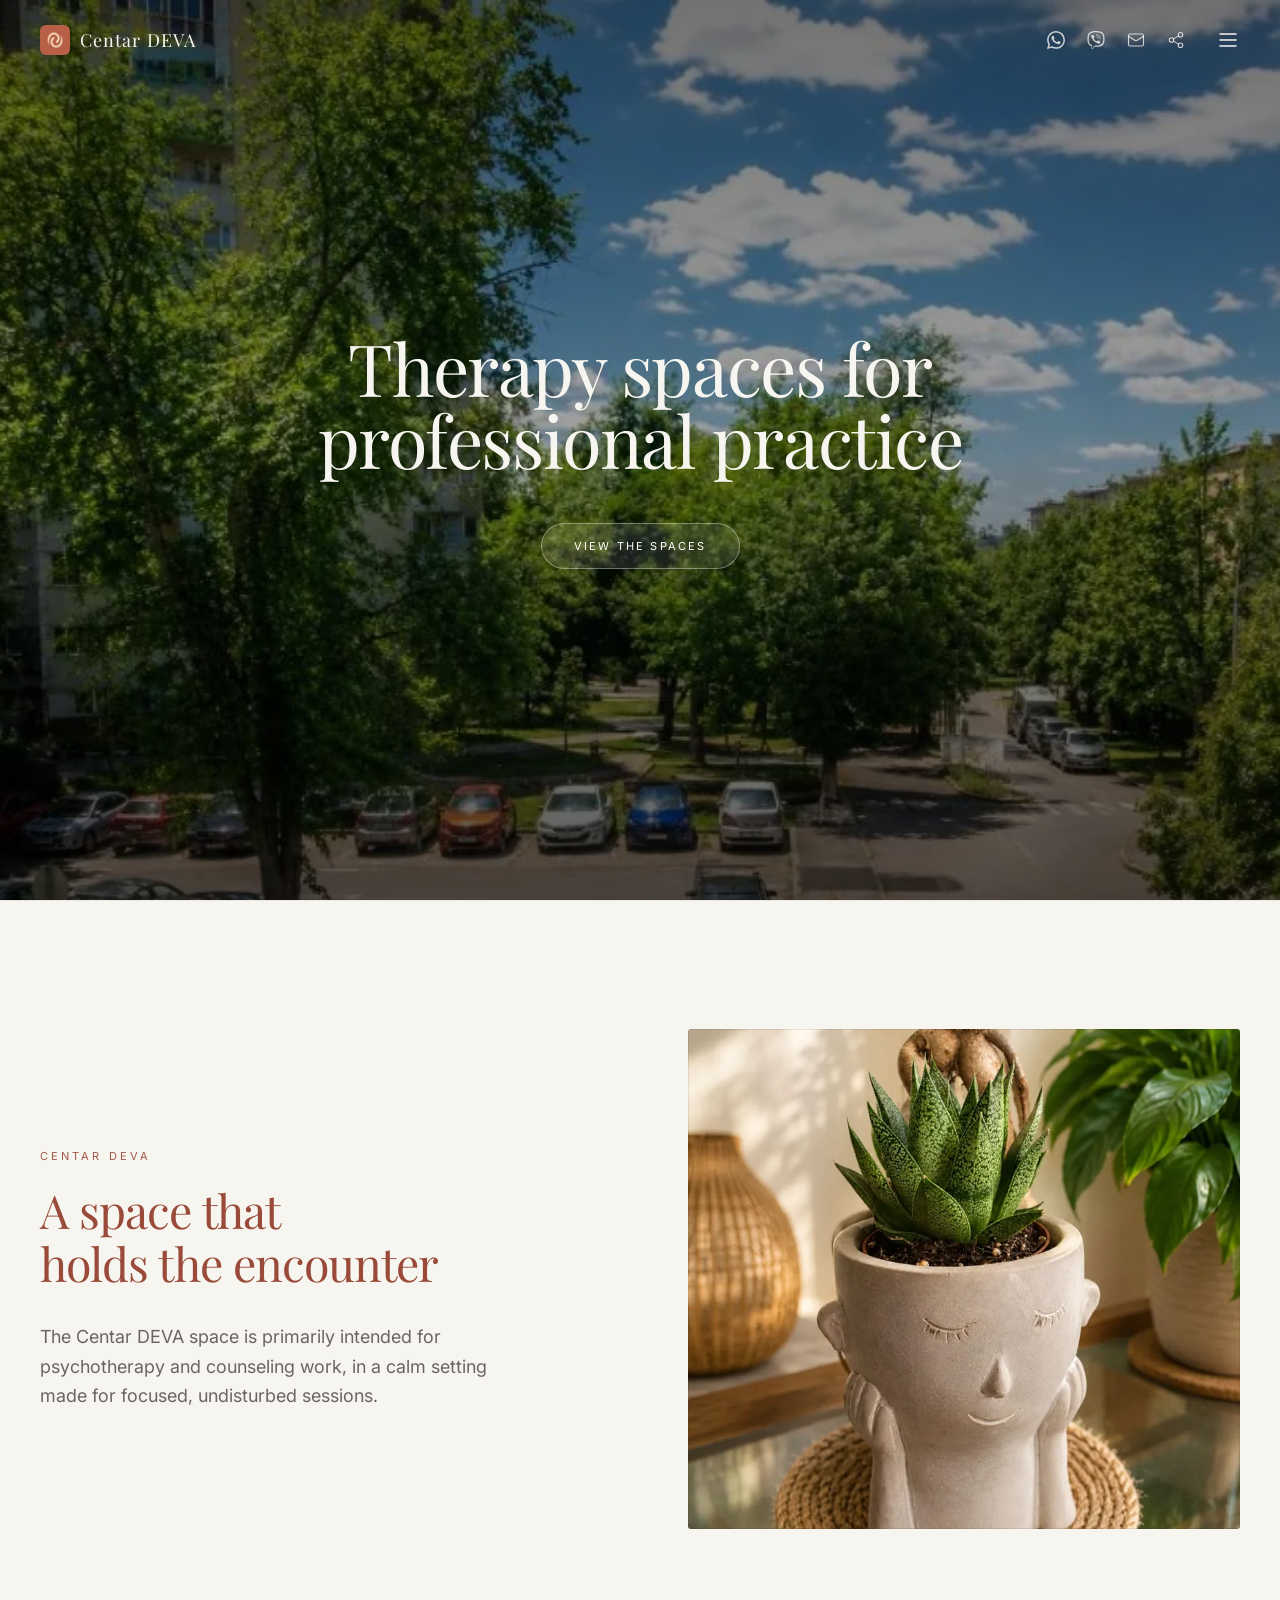
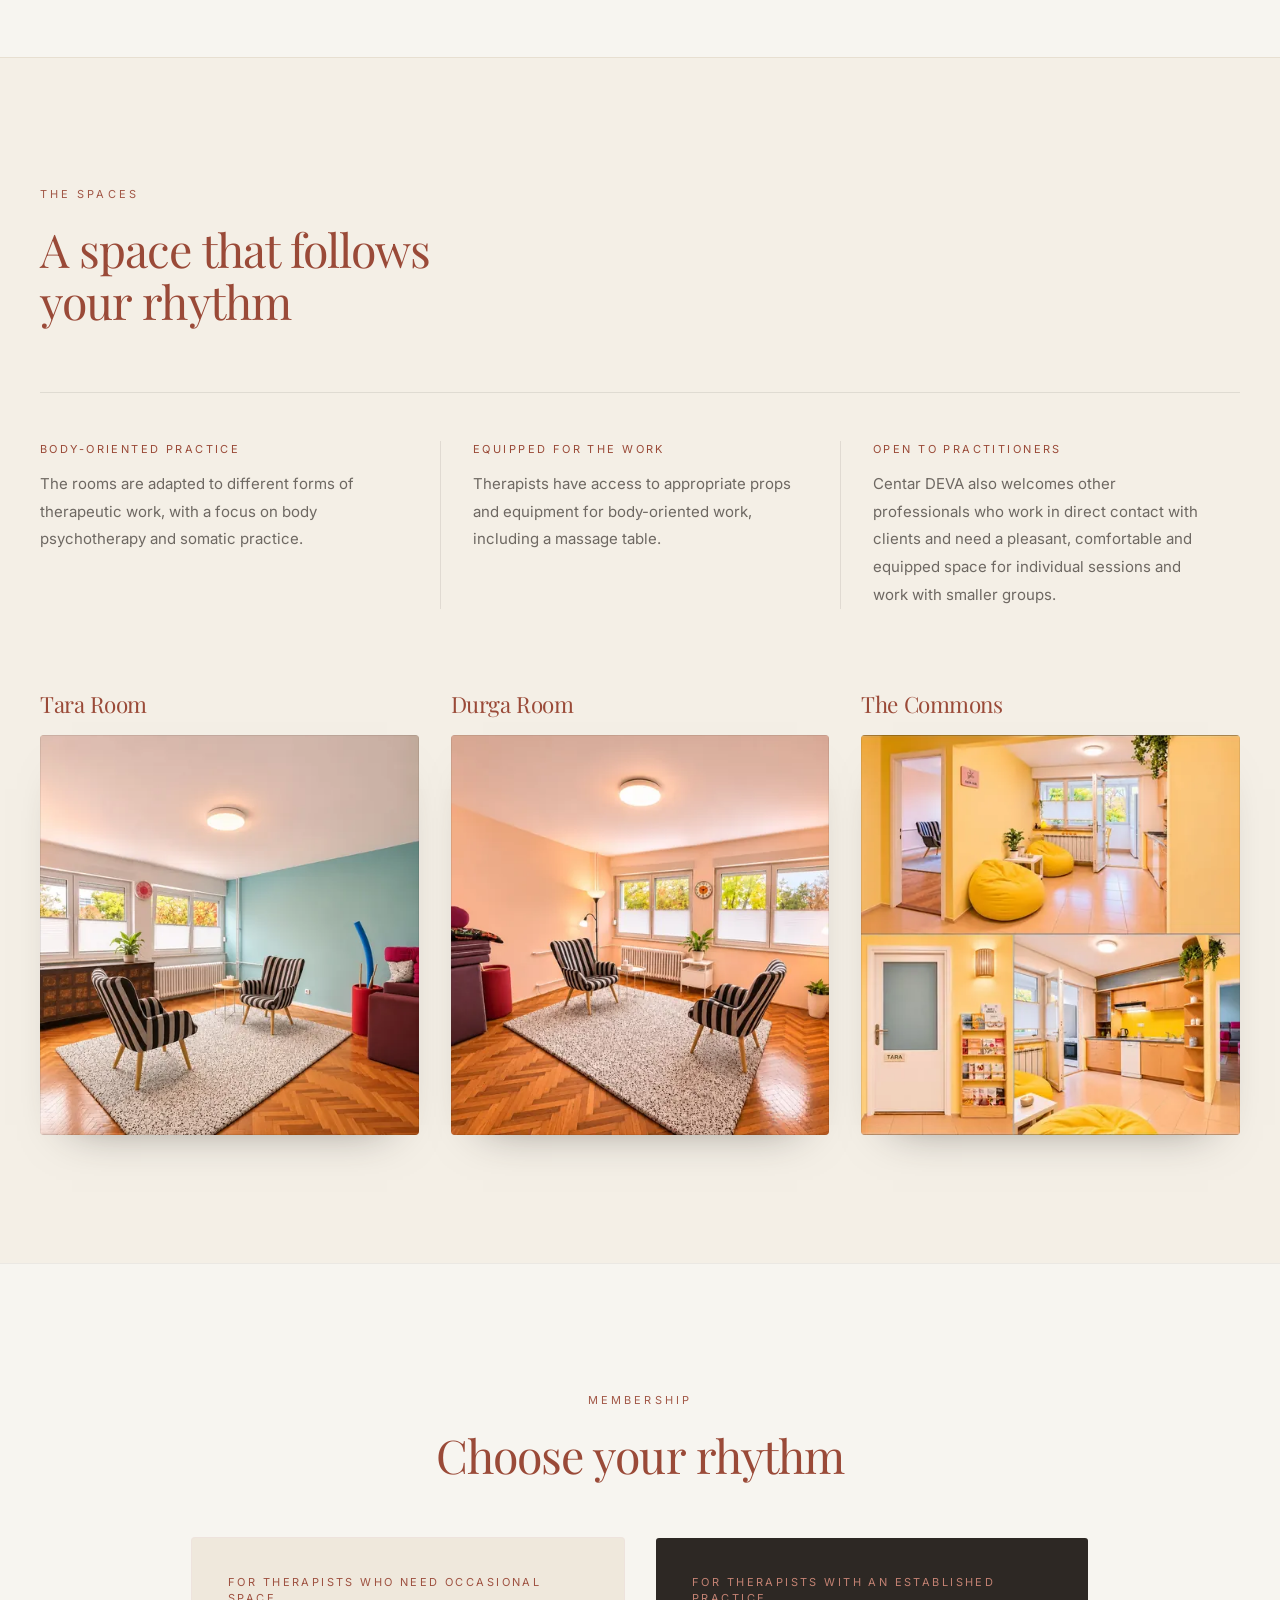
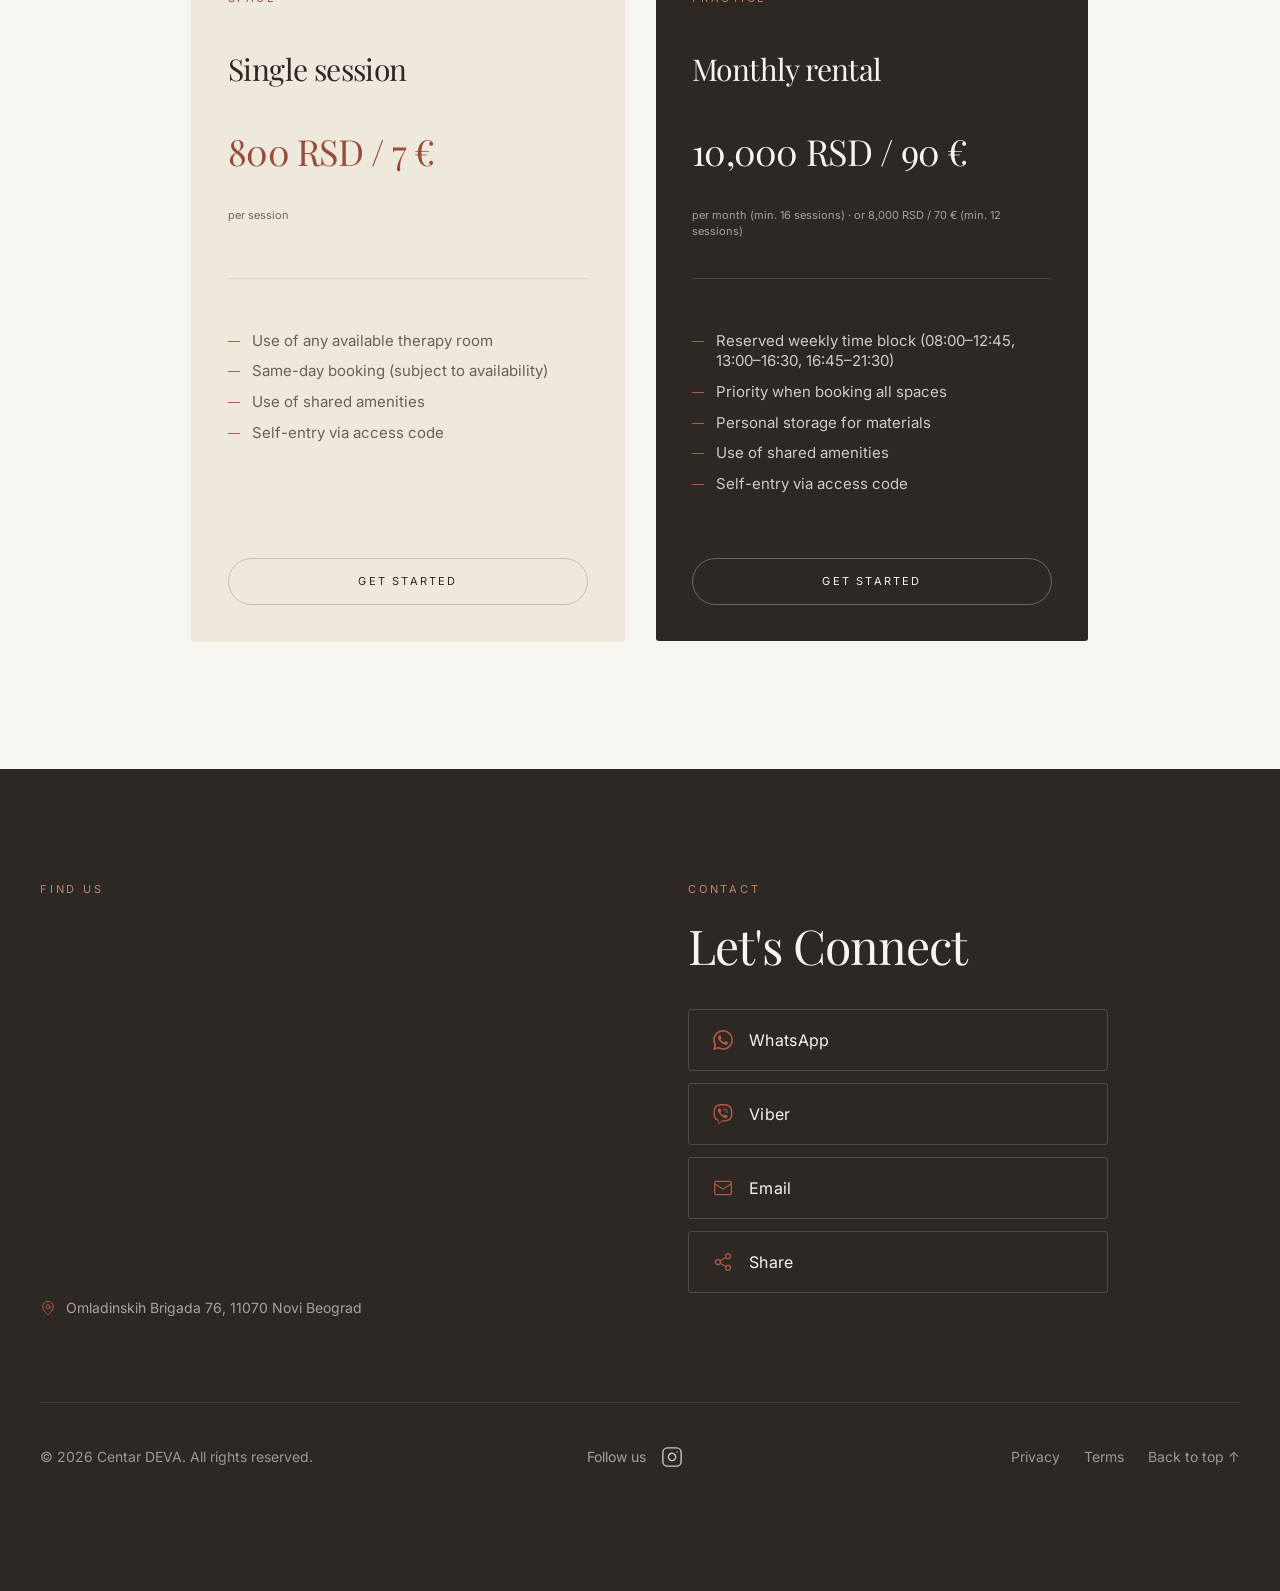
==== en/index.html @ c6b0a834 "Sync from devacentar-private/public/website/ @ 6ec5508" ====
<!DOCTYPE html>
<!-- GENERATED by tools/build-website.mjs — edit assets/render.js or assets/i18n.js, then rebuild. -->
<html lang="en">
<head>
<meta charset="utf-8">
<meta name="viewport" content="width=device-width, initial-scale=1.0">
<title>Centar DEVA · Therapy spaces for professional practice</title>
<meta name="description" content="Centar DEVA provides dedicated therapy and counseling rooms for practitioners, psychotherapists, and small therapeutic groups in Novi Beograd.">
<link rel="canonical" href="https://centardeva.com/en/">
<link rel="alternate" hreflang="en" href="https://centardeva.com/en/">
<link rel="alternate" hreflang="sr" href="https://centardeva.com/rs/">
<link rel="alternate" hreflang="x-default" href="https://centardeva.com/rs/">
<meta property="og:title" content="Centar DEVA · Therapy spaces for professional practice">
<meta property="og:description" content="Centar DEVA provides dedicated therapy and counseling rooms for practitioners, psychotherapists, and small therapeutic groups in Novi Beograd.">
<meta property="og:url" content="https://centardeva.com/en/">
<meta property="og:image" content="https://centardeva.com/assets/img/share.jpg">
<meta property="og:image:width" content="1200">
<meta property="og:image:height" content="630">
<meta property="og:image:type" content="image/jpeg">
<meta property="og:image:alt" content="Centar DEVA, therapy spaces in Novi Beograd">
<meta property="og:type" content="website">
<meta property="og:site_name" content="Centar DEVA">
<meta property="og:locale" content="en_US">
<meta property="og:locale:alternate" content="sr_RS">
<meta name="twitter:card" content="summary_large_image">
<meta name="twitter:title" content="Centar DEVA · Therapy spaces for professional practice">
<meta name="twitter:description" content="Centar DEVA provides dedicated therapy and counseling rooms for practitioners, psychotherapists, and small therapeutic groups in Novi Beograd.">
<meta name="twitter:image" content="https://centardeva.com/assets/img/share.jpg">
<meta name="twitter:image:alt" content="Centar DEVA, therapy spaces in Novi Beograd">
<meta name="theme-color" content="#2D2824">
<link rel="icon" href="../favicon.ico" sizes="48x48">
<link rel="icon" type="image/png" sizes="32x32" href="../assets/img/icon-32.png">
<link rel="apple-touch-icon" href="../assets/img/apple-touch-icon.png">
<link rel="preconnect" href="https://fonts.googleapis.com">
<link rel="preconnect" href="https://fonts.gstatic.com" crossorigin>
<link rel="preload" as="image" href="../assets/img/hero.jpg" imagesrcset="../assets/img/opt/hero-640.webp 640w, ../assets/img/opt/hero-1024.webp 1024w" imagesizes="100vw" fetchpriority="high">
<link rel="preload" as="style" href="https://fonts.googleapis.com/css2?family=Playfair+Display:ital,wght@0,400;0,500;0,600;0,700;1,400;1,500&family=Inter:wght@300;400;500&display=swap" onload="this.onload=null;this.rel='stylesheet'">
<noscript><link rel="stylesheet" href="https://fonts.googleapis.com/css2?family=Playfair+Display:ital,wght@0,400;0,500;0,600;0,700;1,400;1,500&family=Inter:wght@300;400;500&display=swap"></noscript>
<link rel="stylesheet" href="../assets/app.css">
<style>[hidden]{display:none!important}.deva-page-top{padding-top:64px}.deva-contact{display:flex;flex-direction:column;gap:12px;max-width:420px}.deva-contact-btn{display:flex;align-items:center;gap:16px;padding:18px 24px;border:1px solid rgba(247,245,240,.18);border-radius:3px;font-family:inherit;font-size:16px;letter-spacing:.02em;color:#F7F5F0;text-decoration:none;transition:background-color .5s,border-color .5s,color .5s}.deva-contact-btn .deva-contact-icon{color:#B05A47;flex-shrink:0;transition:color .5s}.deva-contact-btn:hover,.deva-contact-btn:focus-visible{background:#B05A47;border-color:#B05A47}.deva-contact-btn:hover .deva-contact-icon,.deva-contact-btn:focus-visible .deva-contact-icon{color:#F7F5F0}.deva-address{display:inline-flex;align-items:center;gap:10px;margin-top:16px;font-size:14px;color:rgba(247,245,240,.6);text-decoration:none;transition:color .5s}.deva-address .deva-contact-icon{color:#B05A47}.deva-address:hover{color:#F7F5F0}.deva-social{display:flex;align-items:center;justify-content:center;gap:4px;text-align:center}.deva-social-label{font-size:14px;color:rgba(247,245,240,.6)}.deva-social-link{display:inline-flex;align-items:center;justify-content:center;min-width:44px;min-height:44px;color:rgba(247,245,240,.78);text-decoration:none;transition:color .5s}.deva-social-link:hover{color:#F7F5F0}.deva-footer-bar>*{max-width:100%}.deva-footer-links{flex-wrap:wrap;justify-content:center}@media(min-width:640px){.deva-footer-bar{display:grid;grid-template-columns:1fr auto 1fr}.deva-footer-copy{justify-self:start}.deva-footer-links{justify-self:end;grid-column:3}}.deva-skip{position:absolute;left:16px;top:-60px;z-index:300;padding:10px 16px;background:#2D2824;color:#F7F5F0;border-radius:3px;font-size:14px;text-decoration:none;transition:top .2s}.deva-skip:focus{top:16px}main:focus{outline:none}.deva-map{width:100%;height:100%;display:flex;flex-direction:column;align-items:center;justify-content:center;gap:10px;border:0;cursor:pointer;color:#F7F5F0;font:inherit;background:radial-gradient(circle at 50% 45%,rgba(176,90,71,.18),transparent 60%),repeating-linear-gradient(45deg,rgba(247,245,240,.035) 0 1px,transparent 1px 28px),repeating-linear-gradient(-45deg,rgba(247,245,240,.035) 0 1px,transparent 1px 28px),#36302B;transition:background-color .5s}.deva-map:hover,.deva-map:focus-visible{background-color:#3F3833}.deva-map-show{font-size:16px;letter-spacing:.02em}.deva-map-note{font-size:12px;color:rgba(247,245,240,.6)}.text-\[\#9A4A38\]\/80{color:rgba(154,74,56,.92)}.text-\[\#2D2824\]\/60{color:rgba(45,40,36,.68)}.text-\[\#2D2824\]\/55{color:rgba(45,40,36,.68)}.bg-\[\#EFE8DC\] .text-\[\#B05A47\]{color:#9E5140}.bg-\[\#2D2824\] .text-\[\#B05A47\],footer .text-\[\#B05A47\]{color:#C38273}.text-\[\#F7F5F0\]\/40{color:rgba(247,245,240,.55)}.deva-brand{display:inline-flex;align-items:center;gap:10px;flex-shrink:0}.deva-logo{width:30px;height:30px;border-radius:6px;flex-shrink:0}@media (max-width:639px){.deva-brand{gap:8px;letter-spacing:.02em}.deva-logo{width:26px;height:26px;border-radius:5px}}.deva-nav-right{gap:6px}.deva-nav-icons{display:flex;align-items:center;gap:0;margin:0;padding:0;list-style:none}.deva-nav-icon{display:inline-flex;align-items:center;justify-content:center;width:36px;height:36px;border-radius:50%;background:transparent;border:0;padding:0;cursor:pointer}.deva-burger{width:40px;height:40px;margin-right:-8px}@media (min-width:640px){.deva-nav-right{gap:14px}.deva-nav-icons{gap:4px}}button.deva-contact-btn{width:100%;background:transparent;cursor:pointer;text-align:left}.deva-sr{position:absolute;width:1px;height:1px;overflow:hidden;clip:rect(0 0 0 0);white-space:nowrap}.deva-toast{position:fixed;left:50%;bottom:24px;transform:translate(-50%,16px);z-index:400;padding:12px 20px;border-radius:999px;background:#2D2824;color:#F7F5F0;font-size:14px;opacity:0;pointer-events:none;transition:opacity .3s,transform .3s}.deva-toast.is-on{opacity:1;transform:translate(-50%,0)}@media (max-width:639px){.deva-nav-icon{width:32px}.deva-burger{width:36px;margin-right:-6px}.deva-nav-right{gap:2px}}@media (max-width:379px){.deva-brand{font-size:16px;gap:7px;letter-spacing:.01em}.deva-logo{width:24px;height:24px;border-radius:4px}.deva-nav-icon{width:29px}.deva-burger{width:34px}}@media (max-width:339px){.deva-brand{font-size:15px;gap:6px;letter-spacing:0}.deva-logo{width:22px;height:22px}.deva-nav-icon{width:27px}.deva-burger{width:32px}}.deva-langs{position:absolute;bottom:48px;left:0;right:0;display:flex;align-items:center;justify-content:center;gap:14px;font-size:13px;letter-spacing:.2em;text-transform:uppercase}.deva-lang{color:rgba(45,40,36,.72);text-decoration:none;padding:10px 4px;transition:color .5s}a.deva-lang:hover{color:#9A4A38}.deva-lang-current{color:#2D2824;text-decoration:underline;text-underline-offset:6px;text-decoration-color:#B05A47}.deva-lang-sep{color:rgba(45,40,36,.4)}[data-nav] a:focus-visible,[data-nav] button:focus-visible,[data-menu] a:focus-visible,[data-menu] button:focus-visible,.deva-dots button:focus-visible,.deva-contact-btn:focus-visible,.deva-map:focus-visible,footer a:focus-visible,footer button:focus-visible{outline:2px solid currentColor;outline-offset:3px;border-radius:3px}.deva-room-text,.deva-dots{display:none}@media (max-width:639px){[data-room]{touch-action:pan-y}.deva-room-text{display:flex;flex-direction:column;justify-content:center;position:absolute;inset:0;padding:26px 26px 40px;background:#EDE5D8;color:#2D2824;transform:translateX(100%);overflow-y:auto}.deva-room-desc{font-size:15px;line-height:1.75;color:rgba(45,40,36,.82);margin:0}.deva-room-list{list-style:none;margin:0;padding:0;display:grid;gap:10px}.deva-room-list li{display:flex;align-items:center;gap:12px;font-size:15px;color:rgba(45,40,36,.82)}.deva-room-dash{width:12px;height:1px;background:#B05A47;flex-shrink:0}.deva-dots{display:flex;gap:0;position:absolute;left:50%;bottom:2px;transform:translateX(-50%);z-index:2}.deva-dots button{width:24px;height:24px;padding:0;border:0;background:transparent;cursor:pointer;display:flex;align-items:center;justify-content:center}.deva-dots button::before{content:'';width:8px;height:8px;border-radius:50%;border:1px solid rgba(247,245,240,.9);box-shadow:0 0 0 1px rgba(45,40,36,.25)}.deva-dots button[aria-pressed=true]::before{background:#F7F5F0}[data-room][data-slide='1'] .deva-dots button::before{border-color:#9A4A38;box-shadow:none}[data-room][data-slide='1'] .deva-dots button[aria-pressed=true]::before{background:#9A4A38}}@media (prefers-reduced-motion:reduce){*{scroll-behavior:auto!important;transition-duration:0s!important;animation-duration:0s!important}}</style>
<script type="application/ld+json">{"@context":"https://schema.org","@graph":[{"@type":"WebSite","@id":"https://centardeva.com/#website","url":"https://centardeva.com/","name":"Centar DEVA","inLanguage":["sr-Latn","en"],"publisher":{"@id":"https://centardeva.com/#business"}},{"@type":"WebPage","@id":"https://centardeva.com/en/#page","url":"https://centardeva.com/en/","name":"Centar DEVA · Therapy spaces for professional practice","description":"Centar DEVA provides dedicated therapy and counseling rooms for practitioners, psychotherapists, and small therapeutic groups in Novi Beograd.","inLanguage":"en","isPartOf":{"@id":"https://centardeva.com/#website"},"about":{"@id":"https://centardeva.com/#business"},"primaryImageOfPage":"https://centardeva.com/assets/img/share.jpg"},{"@type":"LocalBusiness","@id":"https://centardeva.com/#business","name":"Centar DEVA","url":"https://centardeva.com/","logo":"https://centardeva.com/assets/img/logo.png","image":["https://centardeva.com/assets/img/share.jpg","https://centardeva.com/assets/img/space-1.jpg","https://centardeva.com/assets/img/space-2.jpg","https://centardeva.com/assets/img/space-3.jpg"],"description":"Centar DEVA provides dedicated therapy and counseling rooms for practitioners, psychotherapists, and small therapeutic groups in Novi Beograd.","address":{"@type":"PostalAddress","streetAddress":"Omladinskih Brigada 76","postalCode":"11070","addressLocality":"Novi Beograd","addressRegion":"Beograd","addressCountry":"RS"},"telephone":"+381641403475","email":"devacentar@gmail.com","hasMap":"https://maps.google.com/?q=Omladinskih+Brigada+76+11070+Novi+Beograd","priceRange":"800 RSD / 7 € – 10,000 RSD / 90 €","currenciesAccepted":"RSD, EUR","knowsLanguage":["sr","en"],"areaServed":{"@type":"City","name":"Beograd"}}]}</script>
</head>
<body>
<div id="root"><div class="bg-[#F7F5F0] min-h-screen"><a href="#main" class="deva-skip">Skip to content</a><nav data-nav aria-label="Main navigation" class="fixed top-0 left-0 right-0 z-50 transition-all duration-700 ease-out bg-transparent"><div class="max-w-[1400px] mx-auto flex items-center justify-between px-6 md:px-10 py-5 opacity-100"><a href="../en/" data-tone-top="text-[#F7F5F0]" data-tone-scrolled="text-[#2D2824]" class="deva-brand font-display text-lg tracking-[0.06em] transition-colors duration-500 text-[#F7F5F0]"><img src="../assets/img/logo-64.png" width="30" height="30" alt="" class="deva-logo"><span>Centar DEVA</span></a><div class="flex items-center deva-nav-right"><ul class="deva-nav-icons"><li><a href="https://wa.me/381641403475" target="_blank" rel="noopener noreferrer" aria-label="WhatsApp: +381 64 140 3475 (opens in a new tab)" title="WhatsApp: +381 64 140 3475 (opens in a new tab)" data-tone-top="text-[#F7F5F0]/80" data-tone-scrolled="text-[#2D2824]/70" class="deva-nav-icon transition-colors duration-500 hover:text-[#B05A47] text-[#F7F5F0]/80"><svg xmlns="http://www.w3.org/2000/svg" width="18" height="18" viewBox="0 0 24 24" fill="currentColor" aria-hidden="true" focusable="false" class="brand-whatsapp"><path d="M17.472 14.382c-.297-.149-1.758-.867-2.03-.967-.273-.099-.471-.148-.67.15-.197.297-.767.966-.94 1.164-.173.199-.347.223-.644.075-.297-.15-1.255-.463-2.39-1.475-.883-.788-1.48-1.761-1.653-2.059-.173-.297-.018-.458.13-.606.134-.133.298-.347.446-.52.149-.174.198-.298.298-.497.099-.198.05-.371-.025-.52-.075-.149-.669-1.612-.916-2.207-.242-.579-.487-.5-.669-.51-.173-.008-.371-.01-.57-.01-.198 0-.52.074-.792.372-.272.297-1.04 1.016-1.04 2.479 0 1.462 1.065 2.875 1.213 3.074.149.198 2.096 3.2 5.077 4.487.709.306 1.262.489 1.694.625.712.227 1.36.195 1.871.118.571-.085 1.758-.719 2.006-1.413.248-.694.248-1.289.173-1.413-.074-.124-.272-.198-.57-.347m-5.421 7.403h-.004a9.87 9.87 0 01-5.031-1.378l-.361-.214-3.741.982.998-3.648-.235-.374a9.86 9.86 0 01-1.51-5.26c.001-5.45 4.436-9.884 9.888-9.884 2.64 0 5.122 1.03 6.988 2.898a9.825 9.825 0 012.893 6.994c-.003 5.45-4.437 9.884-9.885 9.884m8.413-18.297A11.815 11.815 0 0012.05 0C5.495 0 .16 5.335.157 11.892c0 2.096.547 4.142 1.588 5.945L.057 24l6.305-1.654a11.882 11.882 0 005.683 1.448h.005c6.554 0 11.89-5.335 11.893-11.893a11.821 11.821 0 00-3.48-8.413Z"></path></svg></a></li><li><a href="viber://chat?number=%2B381641403475" aria-label="Viber: +381 64 140 3475" title="Viber: +381 64 140 3475" data-tone-top="text-[#F7F5F0]/80" data-tone-scrolled="text-[#2D2824]/70" class="deva-nav-icon transition-colors duration-500 hover:text-[#B05A47] text-[#F7F5F0]/80"><svg xmlns="http://www.w3.org/2000/svg" width="18" height="18" viewBox="0 0 24 24" fill="currentColor" aria-hidden="true" focusable="false" class="brand-viber"><path d="M11.4 0C9.473.028 5.333.344 3.02 2.467 1.302 4.187.696 6.7.633 9.817.57 12.933.488 18.776 6.12 20.36h.003l-.004 2.416s-.037.977.61 1.177c.777.242 1.234-.5 1.98-1.302.407-.44.972-1.084 1.397-1.58 3.85.326 6.812-.416 7.15-.525.776-.252 5.176-.816 5.892-6.657.74-6.02-.36-9.83-2.34-11.546-.596-.55-3.006-2.3-8.375-2.323 0 0-.395-.025-1.037-.017zm.058 1.693c.545-.004.88.017.88.017 4.542.02 6.717 1.388 7.222 1.846 1.675 1.435 2.53 4.868 1.906 9.897v.002c-.604 4.878-4.174 5.184-4.832 5.395-.28.09-2.882.737-6.153.524 0 0-2.436 2.94-3.197 3.704-.12.12-.26.167-.352.144-.13-.033-.166-.188-.165-.414l.02-4.018c-4.762-1.32-4.485-6.292-4.43-8.895.054-2.604.543-4.738 1.996-6.173 1.96-1.773 5.474-2.018 7.11-2.03zm.38 2.602c-.167 0-.303.135-.304.302 0 .167.133.303.3.305 1.624.01 2.946.537 4.028 1.592 1.073 1.046 1.62 2.468 1.633 4.334.002.167.14.3.307.3.166-.002.3-.138.3-.304-.014-1.984-.618-3.596-1.816-4.764-1.19-1.16-2.692-1.753-4.447-1.765zm-3.96.695c-.19-.032-.4.005-.616.117l-.01.002c-.43.247-.816.562-1.146.932-.002.004-.006.004-.008.008-.267.323-.42.638-.46.948-.008.046-.01.093-.007.14 0 .136.022.27.065.4l.013.01c.135.48.473 1.276 1.205 2.604.42.768.903 1.5 1.446 2.186.27.344.56.673.87.984l.132.132c.31.308.64.6.984.87.686.543 1.418 1.027 2.186 1.447 1.328.733 2.126 1.07 2.604 1.206l.01.014c.13.042.265.064.402.063.046.002.092 0 .138-.008.31-.036.627-.19.948-.46.004 0 .003-.002.008-.005.37-.33.683-.72.93-1.148l.003-.01c.225-.432.15-.842-.18-1.12-.004 0-.698-.58-1.037-.83-.36-.255-.73-.492-1.113-.71-.51-.285-1.032-.106-1.248.174l-.447.564c-.23.283-.657.246-.657.246-3.12-.796-3.955-3.955-3.955-3.955s-.037-.426.248-.656l.563-.448c.277-.215.456-.737.17-1.248-.217-.383-.454-.756-.71-1.115-.25-.34-.826-1.033-.83-1.035-.137-.165-.31-.265-.502-.297zm4.49.88c-.158.002-.29.124-.3.282-.01.167.115.312.282.324 1.16.085 2.017.466 2.645 1.15.63.688.93 1.524.906 2.57-.002.168.13.306.3.31.166.003.305-.13.31-.297.025-1.175-.334-2.193-1.067-2.994-.74-.81-1.777-1.253-3.05-1.346h-.024zm.463 1.63c-.16.002-.29.127-.3.287-.008.167.12.31.288.32.523.028.875.175 1.113.422.24.245.388.62.416 1.164.01.167.15.295.318.287.167-.008.295-.15.287-.317-.03-.644-.215-1.178-.58-1.557-.367-.378-.893-.574-1.52-.607h-.018z"></path></svg></a></li><li><a href="mailto:devacentar@gmail.com" aria-label="Email: devacentar@gmail.com" title="Email: devacentar@gmail.com" data-tone-top="text-[#F7F5F0]/80" data-tone-scrolled="text-[#2D2824]/70" class="deva-nav-icon transition-colors duration-500 hover:text-[#B05A47] text-[#F7F5F0]/80"><svg xmlns="http://www.w3.org/2000/svg" width="18" height="18" viewBox="0 0 24 24" fill="none" stroke="currentColor" stroke-width="1.5" stroke-linecap="round" stroke-linejoin="round" aria-hidden="true" focusable="false" class="lucide lucide-mail"><rect width="20" height="16" x="2" y="4" rx="2"></rect><path d="m22 7-8.97 5.7a1.94 1.94 0 0 1-2.06 0L2 7"></path></svg></a></li><li><button type="button" data-share data-copied="Link copied" aria-label="Share this page" title="Share this page" data-tone-top="text-[#F7F5F0]/80" data-tone-scrolled="text-[#2D2824]/70" class="deva-nav-icon transition-colors duration-500 hover:text-[#B05A47] text-[#F7F5F0]/80"><svg xmlns="http://www.w3.org/2000/svg" width="18" height="18" viewBox="0 0 24 24" fill="none" stroke="currentColor" stroke-width="1.5" stroke-linecap="round" stroke-linejoin="round" aria-hidden="true" focusable="false" class="lucide lucide-share-2"><circle cx="18" cy="5" r="3"></circle><circle cx="6" cy="12" r="3"></circle><circle cx="18" cy="19" r="3"></circle><line x1="8.59" x2="15.42" y1="13.51" y2="17.49"></line><line x1="15.41" x2="8.59" y1="6.51" y2="10.49"></line></svg></button></li></ul><button type="button" data-menu-open aria-expanded="false" aria-controls="site-menu" aria-haspopup="dialog" aria-label="Menu" data-tone-top="text-[#F7F5F0]" data-tone-scrolled="text-[#2D2824]" class="deva-nav-icon deva-burger transition-colors duration-500 hover:text-[#B05A47] text-[#F7F5F0]"><svg xmlns="http://www.w3.org/2000/svg" width="24" height="24" viewBox="0 0 24 24" fill="none" stroke="currentColor" stroke-width="1.5" stroke-linecap="round" stroke-linejoin="round" aria-hidden="true" focusable="false" class="lucide lucide-menu"><line x1="4" x2="20" y1="12" y2="12"></line><line x1="4" x2="20" y1="6" y2="6"></line><line x1="4" x2="20" y1="18" y2="18"></line></svg></button></div></div></nav><div data-menu id="site-menu" role="dialog" aria-modal="true" aria-label="Menu" hidden class="fixed inset-0 z-[100] bg-[#F7F5F0]/95 backdrop-blur-xl flex flex-col items-center justify-center"><div class="absolute top-6 right-6 md:right-10 flex items-center"><button type="button" data-menu-close aria-label="Close" class="deva-nav-icon text-[#2D2824] hover:text-[#9A4A38] transition-colors"><svg xmlns="http://www.w3.org/2000/svg" width="24" height="24" viewBox="0 0 24 24" fill="none" stroke="currentColor" stroke-width="1.5" stroke-linecap="round" stroke-linejoin="round" aria-hidden="true" focusable="false" class="lucide lucide-x"><path d="M18 6 6 18"></path><path d="m6 6 12 12"></path></svg></button></div><div class="flex flex-col items-center gap-10"><a href="#spaces" data-scroll-to="#spaces" data-menu-item data-delay="0" class="font-display text-4xl md:text-5xl text-[#2D2824] hover:text-[#9A4A38] transition-colors duration-500 tracking-tight">Spaces</a><a href="#membership" data-scroll-to="#membership" data-menu-item data-delay="0.08" class="font-display text-4xl md:text-5xl text-[#2D2824] hover:text-[#9A4A38] transition-colors duration-500 tracking-tight">Membership</a><a href="#contact" data-scroll-to="#contact" data-menu-item data-delay="0.16" class="font-display text-4xl md:text-5xl text-[#2D2824] hover:text-[#9A4A38] transition-colors duration-500 tracking-tight">Contact</a></div><div class="deva-langs" role="group" aria-label="Language"><a href="../rs/" hreflang="sr-Latn" lang="sr-Latn" class="deva-lang">Srpski</a><span class="deva-lang-sep" aria-hidden="true">·</span><span class="deva-lang deva-lang-current" lang="en" aria-current="true">English</span></div></div><main id="main" tabindex="-1"><section class="relative h-screen w-full overflow-hidden"><div data-parallax class="absolute inset-0 will-change-transform" style="transform: translateY(0px);"><img src="../assets/img/hero.jpg" srcset="../assets/img/opt/hero-640.webp 640w, ../assets/img/opt/hero-1024.webp 1024w" sizes="100vw" width="1024" height="547" alt="Sunlit street scene near the therapy space" class="w-full h-[120%] object-cover" fetchpriority="high"><div class="absolute inset-0 bg-gradient-to-b from-black/55 via-black/35 to-black/65"></div></div><div class="relative z-10 flex flex-col items-center justify-center h-full px-6 text-center opacity-100"><h1 class="leading-[1.05] max-w-4xl [font-family:'Playfair_Display',_Georgia,_'Times_New_Roman',_serif] font-normal text-[#F7F5F0] text-4xl sm:text-5xl md:text-6xl lg:text-7xl" style="letter-spacing: -0.02em;">Therapy spaces for <br>professional practice</h1><a href="#spaces" data-scroll-to="#spaces" data-intro="20,1,0.7" class="mt-12 px-8 py-3.5 font-body text-[11px] tracking-[0.2em] uppercase rounded-full bg-white/10 text-white border border-white/35 transition-all duration-500 hover:bg-transparent hover:border-white/60">View the Spaces</a></div></section><section class="border-t border-[#EBE8E3] bg-[#F7F5F0]"><div data-reveal-group="philosophy" data-margin="-100px" class="max-w-[1400px] mx-auto px-6 md:px-10 py-24 md:py-32"><div class="grid grid-cols-1 lg:grid-cols-2 gap-14 lg:gap-24 items-center"><div data-reveal="30,1,0,philosophy"><div class=""><p class="font-body text-[#9A4A38]/80 text-[11px] tracking-[0.28em] uppercase mb-5">Centar DEVA</p><h2 class="font-display text-[#9A4A38] text-3xl md:text-[2.35rem] lg:text-[2.9rem] leading-[1.14]" style="letter-spacing: -0.02em;">A space that <br>holds the encounter</h2></div><p class="mt-8 font-body text-[#2D2824]/70 text-lg leading-relaxed max-w-md">The Centar DEVA space is primarily intended for psychotherapy and counseling work, in a calm setting made for focused, undisturbed sessions.</p></div><div class="relative overflow-hidden rounded-[3px]" data-reveal="30,1,0.2,philosophy"><img src="../assets/img/philosophy.jpg" srcset="../assets/img/opt/philosophy-480.webp 480w, ../assets/img/opt/philosophy-800.webp 800w, ../assets/img/opt/philosophy-1200.webp 1200w" sizes="(min-width: 1024px) 50vw, 100vw" width="1200" height="1600" alt="Warm interior of the Centar DEVA therapy space" class="w-full h-[340px] md:h-[440px] lg:h-[500px] object-cover" loading="lazy" decoding="async"><div class="absolute inset-0 ring-1 ring-inset ring-[#2D2824]/10 pointer-events-none"></div></div></div></div></section><section id="spaces" class="border-t border-[#E7DFD1] bg-[#F4EFE6]"><div data-reveal-group="spaces" data-margin="-100px" class="max-w-[1400px] mx-auto px-6 md:px-10 py-24 md:py-32"><div data-reveal="26,1,0,spaces"><div class=""><p class="font-body text-[#9A4A38]/80 text-[11px] tracking-[0.28em] uppercase mb-5">The Spaces</p><h2 class="font-display text-[#9A4A38] text-3xl md:text-[2.35rem] lg:text-[2.9rem] leading-[1.14]" style="letter-spacing: -0.02em;">A space that follows <br>your rhythm</h2></div></div><div class="mt-14 md:mt-16 grid grid-cols-1 sm:grid-cols-3 gap-10 md:gap-0 border-t border-[#2D2824]/10 pt-10 md:pt-12" data-reveal="20,1,0.2,spaces"><div class="md:px-8 md:pl-0"><h3 class="font-body text-[11px] tracking-[0.22em] uppercase text-[#9A4A38] mb-3">Body-oriented practice</h3><p class="font-body text-[#2D2824]/60 text-[15px] leading-[1.85] max-w-sm">The rooms are adapted to different forms of therapeutic work, with a focus on body psychotherapy and somatic practice.</p></div><div class="md:px-8 md:border-l md:border-[#2D2824]/10"><h3 class="font-body text-[11px] tracking-[0.22em] uppercase text-[#9A4A38] mb-3">Equipped for the work</h3><p class="font-body text-[#2D2824]/60 text-[15px] leading-[1.85] max-w-sm">Therapists have access to appropriate props and equipment for body-oriented work, including a massage table.</p></div><div class="md:px-8 md:border-l md:border-[#2D2824]/10"><h3 class="font-body text-[11px] tracking-[0.22em] uppercase text-[#9A4A38] mb-3">Open to practitioners</h3><p class="font-body text-[#2D2824]/60 text-[15px] leading-[1.85] max-w-sm">Centar DEVA also welcomes other professionals who work in direct contact with clients and need a pleasant, comfortable and equipped space for individual sessions and work with smaller groups.</p></div></div><div class="mt-16 md:mt-20 grid grid-cols-1 sm:grid-cols-2 lg:grid-cols-3 gap-10 md:gap-8"><div class="group" data-reveal="24,1,0.3,spaces"><h3 class="font-display text-[#9A4A38] text-xl md:text-[1.4rem] leading-snug mb-4" style="letter-spacing: -0.02em;">Tara Room</h3><div class="relative overflow-hidden rounded-[4px] bg-[#EDE5D8] shadow-[0_22px_45px_-32px_rgba(45,40,36,0.55)]"><img src="../assets/img/space-1.jpg" srcset="../assets/img/opt/space-1-480.webp 480w, ../assets/img/opt/space-1-800.webp 800w, ../assets/img/opt/space-1-1095.webp 1095w" sizes="(min-width: 1024px) 33vw, (min-width: 640px) 50vw, 100vw" width="1095" height="1436" alt="Tara Room" class="w-full h-[280px] md:h-[340px] lg:h-[400px] object-cover transition-transform duration-1000 ease-out group-hover:scale-[1.04]" loading="lazy" decoding="async"><div class="absolute inset-0 ring-1 ring-inset ring-[#2D2824]/10 pointer-events-none"></div></div></div><div class="group" data-reveal="24,1,0.42,spaces"><h3 class="font-display text-[#9A4A38] text-xl md:text-[1.4rem] leading-snug mb-4" style="letter-spacing: -0.02em;">Durga Room</h3><div class="relative overflow-hidden rounded-[4px] bg-[#EDE5D8] shadow-[0_22px_45px_-32px_rgba(45,40,36,0.55)]"><img src="../assets/img/space-2.jpg" srcset="../assets/img/opt/space-2-480.webp 480w, ../assets/img/opt/space-2-800.webp 800w, ../assets/img/opt/space-2-1095.webp 1095w" sizes="(min-width: 1024px) 33vw, (min-width: 640px) 50vw, 100vw" width="1095" height="1437" alt="Durga Room" class="w-full h-[280px] md:h-[340px] lg:h-[400px] object-cover transition-transform duration-1000 ease-out group-hover:scale-[1.04]" loading="lazy" decoding="async"><div class="absolute inset-0 ring-1 ring-inset ring-[#2D2824]/10 pointer-events-none"></div></div></div><div class="group" data-reveal="24,1,0.54,spaces"><h3 class="font-display text-[#9A4A38] text-xl md:text-[1.4rem] leading-snug mb-4" style="letter-spacing: -0.02em;">The Commons</h3><div class="relative overflow-hidden rounded-[4px] bg-[#EDE5D8] shadow-[0_22px_45px_-32px_rgba(45,40,36,0.55)]"><img src="../assets/img/space-3.jpg" srcset="../assets/img/opt/space-3-480.webp 480w, ../assets/img/opt/space-3-800.webp 800w, ../assets/img/opt/space-3-1254.webp 1254w" sizes="(min-width: 1024px) 33vw, (min-width: 640px) 50vw, 100vw" width="1254" height="1254" alt="The Commons" class="w-full h-[280px] md:h-[340px] lg:h-[400px] object-cover transition-transform duration-1000 ease-out group-hover:scale-[1.04]" loading="lazy" decoding="async"><div class="absolute inset-0 ring-1 ring-inset ring-[#2D2824]/10 pointer-events-none"></div></div></div></div></div></section><section id="membership" class="border-t border-[#EBE8E3] bg-[#F7F5F0]"><div data-reveal-group="membership" data-margin="-100px" class="max-w-[1400px] mx-auto px-6 md:px-10 py-24 md:py-32"><div class="mb-12 md:mb-14" data-reveal="30,1,0,membership"><div class="text-center"><p class="font-body text-[#9A4A38]/80 text-[11px] tracking-[0.28em] uppercase mb-5">Membership</p><h2 class="font-display text-[#9A4A38] text-3xl md:text-[2.35rem] lg:text-[2.9rem] leading-[1.14]" style="letter-spacing: -0.02em;">Choose your rhythm</h2></div></div><div class="grid grid-cols-1 md:grid-cols-2 gap-6 lg:gap-8 max-w-4xl mx-auto md:grid-rows-[auto_auto_auto_auto_auto_1fr_auto]"><div class="rounded-[3px] p-7 md:p-9 flex flex-col md:grid md:grid-rows-subgrid md:row-span-7 bg-[#EFE8DC] ring-1 ring-[#9A4A38]/10" data-reveal="30,0.9,0,membership"><p class="font-body text-[11px] tracking-[0.22em] uppercase mb-3 text-[#B05A47]">For therapists who need occasional space</p><h3 class="font-display text-2xl md:text-3xl leading-tight" style="letter-spacing: -0.02em;">Single session</h3><div class="mt-3 font-display text-3xl md:text-4xl leading-none text-[#9A4A38]" style="letter-spacing: -0.02em;">800 RSD / 7 €</div><div class="font-body text-[11px] mt-1 leading-[1.5] text-[#2D2824]/55">per session</div><div class="w-full border-t mt-1.5 border-[#2D2824]/10"></div><ul class="space-y-2.5 mt-5"><li class="flex items-start gap-3"><span class="mt-2.5 w-3 h-px flex-shrink-0 bg-[#B05A47]"></span><span class="font-body text-[15px] leading-snug text-[#2D2824]/70">Use of any available therapy room</span></li><li class="flex items-start gap-3"><span class="mt-2.5 w-3 h-px flex-shrink-0 bg-[#B05A47]"></span><span class="font-body text-[15px] leading-snug text-[#2D2824]/70">Same-day booking (subject to availability)</span></li><li class="flex items-start gap-3"><span class="mt-2.5 w-3 h-px flex-shrink-0 bg-[#B05A47]"></span><span class="font-body text-[15px] leading-snug text-[#2D2824]/70">Use of shared amenities</span></li><li class="flex items-start gap-3"><span class="mt-2.5 w-3 h-px flex-shrink-0 bg-[#B05A47]"></span><span class="font-body text-[15px] leading-snug text-[#2D2824]/70">Self-entry via access code</span></li></ul><a href="#contact" data-scroll-to="#contact" class="mt-8 w-full py-3.5 rounded-full font-body text-[11px] tracking-[0.2em] uppercase text-center transition-colors duration-500 block border border-[#2D2824]/20 text-[#2D2824] hover:bg-[#2D2824] hover:text-[#F7F5F0] hover:border-[#2D2824]">Get Started</a></div><div class="rounded-[3px] p-7 md:p-9 flex flex-col md:grid md:grid-rows-subgrid md:row-span-7 bg-[#2D2824] text-[#F7F5F0]" data-reveal="30,0.9,0.15,membership"><p class="font-body text-[11px] tracking-[0.22em] uppercase mb-3 text-[#B05A47]">For therapists with an established practice</p><h3 class="font-display text-2xl md:text-3xl leading-tight" style="letter-spacing: -0.02em;">Monthly rental</h3><div class="mt-3 font-display text-3xl md:text-4xl leading-none text-[#F7F5F0]" style="letter-spacing: -0.02em;">10,000 RSD / 90 €</div><div class="font-body text-[11px] mt-1 leading-[1.5] text-[#F7F5F0]/60">per month (min. 16 sessions) · or 8,000 RSD / 70 € (min. 12 sessions)</div><div class="w-full border-t mt-1.5 border-[#F7F5F0]/15"></div><ul class="space-y-2.5 mt-5"><li class="flex items-start gap-3"><span class="mt-2.5 w-3 h-px flex-shrink-0 bg-[#B05A47]"></span><span class="font-body text-[15px] leading-snug text-[#F7F5F0]/80">Reserved weekly time block (08:00–12:45, 13:00–16:30, 16:45–21:30)</span></li><li class="flex items-start gap-3"><span class="mt-2.5 w-3 h-px flex-shrink-0 bg-[#B05A47]"></span><span class="font-body text-[15px] leading-snug text-[#F7F5F0]/80">Priority when booking all spaces</span></li><li class="flex items-start gap-3"><span class="mt-2.5 w-3 h-px flex-shrink-0 bg-[#B05A47]"></span><span class="font-body text-[15px] leading-snug text-[#F7F5F0]/80">Personal storage for materials</span></li><li class="flex items-start gap-3"><span class="mt-2.5 w-3 h-px flex-shrink-0 bg-[#B05A47]"></span><span class="font-body text-[15px] leading-snug text-[#F7F5F0]/80">Use of shared amenities</span></li><li class="flex items-start gap-3"><span class="mt-2.5 w-3 h-px flex-shrink-0 bg-[#B05A47]"></span><span class="font-body text-[15px] leading-snug text-[#F7F5F0]/80">Self-entry via access code</span></li></ul><a href="#contact" data-scroll-to="#contact" class="mt-8 w-full py-3.5 rounded-full font-body text-[11px] tracking-[0.2em] uppercase text-center transition-colors duration-500 block border border-[#F7F5F0]/30 text-[#F7F5F0] hover:border-[#F7F5F0]/60">Get Started</a></div></div></div></section></main><footer id="contact" class="bg-[#2D2824] text-[#F7F5F0]"><div data-reveal-group="footer" data-margin="-80px" class="max-w-[1400px] mx-auto px-6 md:px-10 py-20 md:py-28"><div class="grid grid-cols-1 lg:grid-cols-2 gap-16 lg:gap-24"><div data-reveal="30,1,0,footer"><p class="font-body text-[#B05A47] text-[11px] tracking-[0.25em] uppercase mb-6">Find Us</p><div class="rounded-[3px] overflow-hidden h-[300px] md:h-[360px] bg-[#2D2824] relative"><iframe title="Centar DEVA on the map" src="https://maps.google.com/maps?q=Omladinskih%20Brigada%2076%2011070%20Novi%20Beograd&amp;z=15&amp;output=embed" class="w-full h-full border-0 grayscale opacity-70" loading="lazy" referrerpolicy="no-referrer-when-downgrade"></iframe></div><a href="https://maps.google.com/?q=Omladinskih+Brigada+76+11070+Novi+Beograd" target="_blank" rel="noopener noreferrer" class="deva-address"><svg xmlns="http://www.w3.org/2000/svg" width="16" height="16" viewBox="0 0 24 24" fill="none" stroke="currentColor" stroke-width="1.5" stroke-linecap="round" stroke-linejoin="round" aria-hidden="true" focusable="false" class="lucide lucide-map-pin deva-contact-icon"><path d="M20 10c0 4.993-5.539 10.193-7.399 11.799a1 1 0 0 1-1.202 0C9.539 20.193 4 14.993 4 10a8 8 0 0 1 16 0"></path><circle cx="12" cy="10" r="3"></circle></svg><span>Omladinskih Brigada 76, 11070 Novi Beograd</span></a></div><div class="flex flex-col justify-between" data-reveal="30,1,0.2,footer"><div><p class="font-body text-[#B05A47] text-[11px] tracking-[0.25em] uppercase mb-6">Contact</p><h2 class="font-display text-3xl md:text-4xl lg:text-5xl leading-tight mb-10" style="letter-spacing: -0.02em;">Let's Connect</h2><div class="deva-contact"><a href="https://wa.me/381641403475" target="_blank" rel="noopener noreferrer" class="deva-contact-btn"><svg xmlns="http://www.w3.org/2000/svg" width="20" height="20" viewBox="0 0 24 24" fill="currentColor" aria-hidden="true" focusable="false" class="brand-whatsapp deva-contact-icon"><path d="M17.472 14.382c-.297-.149-1.758-.867-2.03-.967-.273-.099-.471-.148-.67.15-.197.297-.767.966-.94 1.164-.173.199-.347.223-.644.075-.297-.15-1.255-.463-2.39-1.475-.883-.788-1.48-1.761-1.653-2.059-.173-.297-.018-.458.13-.606.134-.133.298-.347.446-.52.149-.174.198-.298.298-.497.099-.198.05-.371-.025-.52-.075-.149-.669-1.612-.916-2.207-.242-.579-.487-.5-.669-.51-.173-.008-.371-.01-.57-.01-.198 0-.52.074-.792.372-.272.297-1.04 1.016-1.04 2.479 0 1.462 1.065 2.875 1.213 3.074.149.198 2.096 3.2 5.077 4.487.709.306 1.262.489 1.694.625.712.227 1.36.195 1.871.118.571-.085 1.758-.719 2.006-1.413.248-.694.248-1.289.173-1.413-.074-.124-.272-.198-.57-.347m-5.421 7.403h-.004a9.87 9.87 0 01-5.031-1.378l-.361-.214-3.741.982.998-3.648-.235-.374a9.86 9.86 0 01-1.51-5.26c.001-5.45 4.436-9.884 9.888-9.884 2.64 0 5.122 1.03 6.988 2.898a9.825 9.825 0 012.893 6.994c-.003 5.45-4.437 9.884-9.885 9.884m8.413-18.297A11.815 11.815 0 0012.05 0C5.495 0 .16 5.335.157 11.892c0 2.096.547 4.142 1.588 5.945L.057 24l6.305-1.654a11.882 11.882 0 005.683 1.448h.005c6.554 0 11.89-5.335 11.893-11.893a11.821 11.821 0 00-3.48-8.413Z"></path></svg><span>WhatsApp</span><span class="deva-sr"> (opens in a new tab)</span></a><a href="viber://chat?number=%2B381641403475" class="deva-contact-btn"><svg xmlns="http://www.w3.org/2000/svg" width="20" height="20" viewBox="0 0 24 24" fill="currentColor" aria-hidden="true" focusable="false" class="brand-viber deva-contact-icon"><path d="M11.4 0C9.473.028 5.333.344 3.02 2.467 1.302 4.187.696 6.7.633 9.817.57 12.933.488 18.776 6.12 20.36h.003l-.004 2.416s-.037.977.61 1.177c.777.242 1.234-.5 1.98-1.302.407-.44.972-1.084 1.397-1.58 3.85.326 6.812-.416 7.15-.525.776-.252 5.176-.816 5.892-6.657.74-6.02-.36-9.83-2.34-11.546-.596-.55-3.006-2.3-8.375-2.323 0 0-.395-.025-1.037-.017zm.058 1.693c.545-.004.88.017.88.017 4.542.02 6.717 1.388 7.222 1.846 1.675 1.435 2.53 4.868 1.906 9.897v.002c-.604 4.878-4.174 5.184-4.832 5.395-.28.09-2.882.737-6.153.524 0 0-2.436 2.94-3.197 3.704-.12.12-.26.167-.352.144-.13-.033-.166-.188-.165-.414l.02-4.018c-4.762-1.32-4.485-6.292-4.43-8.895.054-2.604.543-4.738 1.996-6.173 1.96-1.773 5.474-2.018 7.11-2.03zm.38 2.602c-.167 0-.303.135-.304.302 0 .167.133.303.3.305 1.624.01 2.946.537 4.028 1.592 1.073 1.046 1.62 2.468 1.633 4.334.002.167.14.3.307.3.166-.002.3-.138.3-.304-.014-1.984-.618-3.596-1.816-4.764-1.19-1.16-2.692-1.753-4.447-1.765zm-3.96.695c-.19-.032-.4.005-.616.117l-.01.002c-.43.247-.816.562-1.146.932-.002.004-.006.004-.008.008-.267.323-.42.638-.46.948-.008.046-.01.093-.007.14 0 .136.022.27.065.4l.013.01c.135.48.473 1.276 1.205 2.604.42.768.903 1.5 1.446 2.186.27.344.56.673.87.984l.132.132c.31.308.64.6.984.87.686.543 1.418 1.027 2.186 1.447 1.328.733 2.126 1.07 2.604 1.206l.01.014c.13.042.265.064.402.063.046.002.092 0 .138-.008.31-.036.627-.19.948-.46.004 0 .003-.002.008-.005.37-.33.683-.72.93-1.148l.003-.01c.225-.432.15-.842-.18-1.12-.004 0-.698-.58-1.037-.83-.36-.255-.73-.492-1.113-.71-.51-.285-1.032-.106-1.248.174l-.447.564c-.23.283-.657.246-.657.246-3.12-.796-3.955-3.955-3.955-3.955s-.037-.426.248-.656l.563-.448c.277-.215.456-.737.17-1.248-.217-.383-.454-.756-.71-1.115-.25-.34-.826-1.033-.83-1.035-.137-.165-.31-.265-.502-.297zm4.49.88c-.158.002-.29.124-.3.282-.01.167.115.312.282.324 1.16.085 2.017.466 2.645 1.15.63.688.93 1.524.906 2.57-.002.168.13.306.3.31.166.003.305-.13.31-.297.025-1.175-.334-2.193-1.067-2.994-.74-.81-1.777-1.253-3.05-1.346h-.024zm.463 1.63c-.16.002-.29.127-.3.287-.008.167.12.31.288.32.523.028.875.175 1.113.422.24.245.388.62.416 1.164.01.167.15.295.318.287.167-.008.295-.15.287-.317-.03-.644-.215-1.178-.58-1.557-.367-.378-.893-.574-1.52-.607h-.018z"></path></svg><span>Viber</span></a><a href="mailto:devacentar@gmail.com" class="deva-contact-btn"><svg xmlns="http://www.w3.org/2000/svg" width="20" height="20" viewBox="0 0 24 24" fill="none" stroke="currentColor" stroke-width="1.5" stroke-linecap="round" stroke-linejoin="round" aria-hidden="true" focusable="false" class="lucide lucide-mail deva-contact-icon"><rect width="20" height="16" x="2" y="4" rx="2"></rect><path d="m22 7-8.97 5.7a1.94 1.94 0 0 1-2.06 0L2 7"></path></svg><span>Email</span></a><button type="button" data-share data-copied="Link copied" class="deva-contact-btn"><svg xmlns="http://www.w3.org/2000/svg" width="20" height="20" viewBox="0 0 24 24" fill="none" stroke="currentColor" stroke-width="1.5" stroke-linecap="round" stroke-linejoin="round" aria-hidden="true" focusable="false" class="lucide lucide-share-2 deva-contact-icon"><circle cx="18" cy="5" r="3"></circle><circle cx="6" cy="12" r="3"></circle><circle cx="18" cy="19" r="3"></circle><line x1="8.59" x2="15.42" y1="13.51" y2="17.49"></line><line x1="15.41" x2="8.59" y1="6.51" y2="10.49"></line></svg><span>Share</span></button></div></div></div></div><div class="deva-footer-bar mt-20 pt-8 border-t border-[#F7F5F0]/10 flex flex-col items-center gap-4"><p class="font-body text-sm text-[#F7F5F0]/40 deva-footer-copy">© 2026 Centar DEVA. All rights reserved.</p><div class="deva-social"><span class="deva-social-label">Follow us</span><a href="https://www.instagram.com/centardeva" target="_blank" rel="noopener noreferrer" class="deva-social-link"><svg xmlns="http://www.w3.org/2000/svg" width="22" height="22" viewBox="0 0 24 24" fill="none" stroke="currentColor" stroke-width="1.5" stroke-linecap="round" stroke-linejoin="round" aria-hidden="true" focusable="false" class="lucide lucide-instagram deva-contact-icon"><rect width="20" height="20" x="2" y="2" rx="5" ry="5"></rect><path d="M16 11.37A4 4 0 1 1 12.63 8 4 4 0 0 1 16 11.37z"></path><line x1="17.5" x2="17.51" y1="6.5" y2="6.5"></line></svg><span class="deva-sr">Instagram @centardeva (opens in a new tab)</span></a></div><div class="flex items-center gap-6 deva-footer-links"><button data-modal-open="privacy" class="font-body text-sm text-[#F7F5F0]/40 hover:text-[#F7F5F0]/70 transition-colors duration-500">Privacy</button><button data-modal-open="terms" class="font-body text-sm text-[#F7F5F0]/40 hover:text-[#F7F5F0]/70 transition-colors duration-500">Terms</button><button data-scroll-top class="font-body text-sm text-[#F7F5F0]/40 hover:text-[#F7F5F0]/70 transition-colors duration-500">Back to top ↑</button></div></div></div><div data-modal="terms" role="dialog" aria-modal="true" aria-labelledby="dlg-terms" hidden class="fixed inset-0 z-[200] bg-[#262A22]/80 backdrop-blur-sm flex items-start md:items-center justify-center p-4 md:p-8 overflow-y-auto"><div data-modal-panel class="bg-[#F5F4EE] text-[#262A22] rounded-[6px] w-full max-w-2xl my-8 relative"><div class="sticky top-0 bg-[#F5F4EE] flex items-center justify-between px-8 md:px-10 pt-8 pb-4 border-b border-[#DDE0D5] rounded-t-[6px]"><div><p class="font-body text-[#5A7048] text-xs tracking-widest uppercase mb-1">Last updated: 23.8.2026.</p><h2 id="dlg-terms" class="font-display text-2xl md:text-3xl" style="letter-spacing: -0.02em;">Terms of Use</h2></div><button data-modal-close aria-label="Close" class="text-[#262A22] hover:text-[#5A7048] transition-colors duration-500 flex-shrink-0 ml-4"><svg xmlns="http://www.w3.org/2000/svg" width="22" height="22" viewBox="0 0 24 24" fill="none" stroke="currentColor" stroke-width="1.5" stroke-linecap="round" stroke-linejoin="round" aria-hidden="true" focusable="false" class="lucide lucide-x"><path d="M18 6 6 18"></path><path d="m6 6 12 12"></path></svg></button></div><div tabindex="0" class="px-8 md:px-10 py-8 max-h-[60vh] overflow-y-auto"><p class="font-body text-sm md:text-base text-[#262A22]/70 mb-8 leading-relaxed">Welcome to the website of Centar DEVA, a therapy space in Novi Beograd. By using this website and booking a space, you accept the following terms of use.</p><div class="space-y-6"><div><h3 class="font-display text-lg mb-2 text-[#262A22]">1. Purpose of the space</h3><p class="font-body text-sm md:text-base text-[#262A22]/70 leading-relaxed whitespace-pre-line">Centar DEVA is a space intended for psychotherapeutic, counseling, educational, and other professional work in the field of mental health and personal development.

The space may be used for:

- individual therapy sessions,
- work with couples and families,
- small therapy and educational groups,
- supervision,
- workshops and professional meetings.

Users are obliged to use the space in accordance with its purpose and with respect for other tenants.</p></div><div><h3 class="font-display text-lg mb-2 text-[#262A22]">2. Reservations</h3><p class="font-body text-sm md:text-base text-[#262A22]/70 leading-relaxed whitespace-pre-line">Reservations are made through the website or by arrangement with the centar DEVA team.

A reservation is confirmed only after the availability of the time slot is confirmed.

Permanent tenants have priority when booking their contracted time slots.</p></div><div><h3 class="font-display text-lg mb-2 text-[#262A22]">3. Payment</h3><p class="font-body text-sm md:text-base text-[#262A22]/70 leading-relaxed whitespace-pre-line">Individual sessions and monthly rentals are paid according to the current price list.

Monthly rental implies booking the same time slot once a week during the month.</p></div><div><h3 class="font-display text-lg mb-2 text-[#262A22]">4. Cancellation</h3><p class="font-body text-sm md:text-base text-[#262A22]/70 leading-relaxed whitespace-pre-line">An individual session can be cancelled no later than 24 hours in advance.

In case of later cancellation or no-show, the booking is considered used, unless otherwise agreed.</p></div><div><h3 class="font-display text-lg mb-2 text-[#262A22]">5. Use of the space</h3><p class="font-body text-sm md:text-base text-[#262A22]/70 leading-relaxed whitespace-pre-line">The user is responsible for:

- respecting the reserved time,
- leaving the space tidy,
- careful use of furniture and equipment,
- preserving the privacy of other users.

It is not allowed to:

- smoke in the space (except in a specially designated area),
- bring in hazardous materials,
- engage in activities that disturb the work of other tenants.</p></div><div><h3 class="font-display text-lg mb-2 text-[#262A22]">6. Liability</h3><p class="font-body text-sm md:text-base text-[#262A22]/70 leading-relaxed whitespace-pre-line">Centar DEVA is not responsible for personal belongings left in the space.

The user is liable for any damage caused by intentional or careless use of the space or equipment.</p></div><div><h3 class="font-display text-lg mb-2 text-[#262A22]">7. Privacy</h3><p class="font-body text-sm md:text-base text-[#262A22]/70 leading-relaxed whitespace-pre-line">Centar DEVA respects the privacy of its users. Personal data is processed in accordance with the Privacy Policy published on the website.</p></div><div><h3 class="font-display text-lg mb-2 text-[#262A22]">8. Changes to the terms</h3><p class="font-body text-sm md:text-base text-[#262A22]/70 leading-relaxed whitespace-pre-line">Centar DEVA reserves the right to change these terms of use at any time. All changes will be published on this page and take effect on the date of publication.</p></div><div><h3 class="font-display text-lg mb-2 text-[#262A22]">9. Contact</h3><p class="font-body text-sm md:text-base text-[#262A22]/70 leading-relaxed whitespace-pre-line">For any questions regarding reservations or use of the space, you can contact us via:

E-mail: devacentar@gmail.com

Phone: +381641403475</p></div></div></div></div></div><div data-modal="privacy" role="dialog" aria-modal="true" aria-labelledby="dlg-privacy" hidden class="fixed inset-0 z-[200] bg-[#262A22]/80 backdrop-blur-sm flex items-start md:items-center justify-center p-4 md:p-8 overflow-y-auto"><div data-modal-panel class="bg-[#F5F4EE] text-[#262A22] rounded-[6px] w-full max-w-2xl my-8 relative"><div class="sticky top-0 bg-[#F5F4EE] flex items-center justify-between px-8 md:px-10 pt-8 pb-4 border-b border-[#DDE0D5] rounded-t-[6px]"><div><p class="font-body text-[#5A7048] text-xs tracking-widest uppercase mb-1">Last updated: 20.11.2026.</p><h2 id="dlg-privacy" class="font-display text-2xl md:text-3xl" style="letter-spacing: -0.02em;">Privacy Policy</h2></div><button data-modal-close aria-label="Close" class="text-[#262A22] hover:text-[#5A7048] transition-colors duration-500 flex-shrink-0 ml-4"><svg xmlns="http://www.w3.org/2000/svg" width="22" height="22" viewBox="0 0 24 24" fill="none" stroke="currentColor" stroke-width="1.5" stroke-linecap="round" stroke-linejoin="round" aria-hidden="true" focusable="false" class="lucide lucide-x"><path d="M18 6 6 18"></path><path d="m6 6 12 12"></path></svg></button></div><div tabindex="0" class="px-8 md:px-10 py-8 max-h-[60vh] overflow-y-auto"><p class="font-body text-sm md:text-base text-[#262A22]/70 mb-8 leading-relaxed">Centar DEVA respects your privacy and is committed to protecting your personal data. This Privacy Policy explains how we collect, use, and protect your information.</p><div class="space-y-6"><div><h3 class="font-display text-lg mb-2 text-[#262A22]">1. Data we collect</h3><p class="font-body text-sm md:text-base text-[#262A22]/70 leading-relaxed whitespace-pre-line">We collect the following types of personal data:

- Contact information: name, email address, and phone number provided when making a reservation or inquiry.
- Booking information: reserved dates, times, and selected spaces.
- Communication records: correspondence via email or phone.

We do not collect sensitive data related to the therapeutic work conducted in the space.</p></div><div><h3 class="font-display text-lg mb-2 text-[#262A22]">2. Purpose of data processing</h3><p class="font-body text-sm md:text-base text-[#262A22]/70 leading-relaxed whitespace-pre-line">Your personal data is used exclusively for:

- confirming and managing reservations,
- communication regarding bookings and use of the space,
- billing and payment processing,
- informing you about important changes to our services.

Your data will not be used for marketing purposes without your explicit consent.</p></div><div><h3 class="font-display text-lg mb-2 text-[#262A22]">3. Legal basis</h3><p class="font-body text-sm md:text-base text-[#262A22]/70 leading-relaxed whitespace-pre-line">We process your personal data on the basis of:

- the performance of a contract (reservation and use of the space),
- our legitimate interest in managing the business,
- your consent where applicable.

You may withdraw your consent at any time.</p></div><div><h3 class="font-display text-lg mb-2 text-[#262A22]">4. Data sharing</h3><p class="font-body text-sm md:text-base text-[#262A22]/70 leading-relaxed whitespace-pre-line">Centar DEVA does not sell or rent your personal data. Your data may be shared with third parties only when necessary for:

- processing payments,
- fulfilling legal obligations,
- protecting our legal rights.

All third parties are obligated to protect your data in accordance with applicable law.</p></div><div><h3 class="font-display text-lg mb-2 text-[#262A22]">5. Data retention</h3><p class="font-body text-sm md:text-base text-[#262A22]/70 leading-relaxed whitespace-pre-line">Your personal data is retained only for as long as necessary to fulfill the purposes for which it was collected, including legal, accounting, and tax requirements.

After this period, the data is securely deleted or anonymized.</p></div><div><h3 class="font-display text-lg mb-2 text-[#262A22]">6. Data security</h3><p class="font-body text-sm md:text-base text-[#262A22]/70 leading-relaxed whitespace-pre-line">We implement appropriate technical and organizational measures to protect your personal data from unauthorized access, loss, or misuse.

Access to personal data is limited to authorized personnel only.</p></div><div><h3 class="font-display text-lg mb-2 text-[#262A22]">7. Your rights</h3><p class="font-body text-sm md:text-base text-[#262A22]/70 leading-relaxed whitespace-pre-line">You have the right to:

- access your personal data,
- request correction of inaccurate data,
- request deletion of your data,
- withdraw consent at any time,
- file a complaint with the competent authority.

To exercise these rights, please contact us using the details below.</p></div><div><h3 class="font-display text-lg mb-2 text-[#262A22]">8. Cookies</h3><p class="font-body text-sm md:text-base text-[#262A22]/70 leading-relaxed whitespace-pre-line">Our website may use basic cookies to ensure proper functionality. We do not use cookies for tracking or advertising purposes.

The contact section shows an embedded Google Map. When it loads, Google may set its own cookies and receive technical data such as your IP address, under Google's privacy policy (https://policies.google.com/privacy). If you do not want this, you can block third-party cookies in your browser settings.</p></div><div><h3 class="font-display text-lg mb-2 text-[#262A22]">9. Changes to this policy</h3><p class="font-body text-sm md:text-base text-[#262A22]/70 leading-relaxed whitespace-pre-line">Centar DEVA reserves the right to update this Privacy Policy at any time. All changes will be published on this page and take effect on the date of publication.</p></div><div><h3 class="font-display text-lg mb-2 text-[#262A22]">10. Contact</h3><p class="font-body text-sm md:text-base text-[#262A22]/70 leading-relaxed whitespace-pre-line">For any questions regarding your personal data or this Privacy Policy, you can contact us via:

E-mail: devacentar@gmail.com

Phone: +381641403475</p></div></div></div></div></div></footer><div class="deva-toast" data-toast role="status" aria-live="polite"></div></div></div>
<script src="../assets/site.js"></script>
</body>
</html>
---- assets/app.css ----
@import"https://fonts.googleapis.com/css2?family=Albert+Sans:wght@300;400;500;600;700&family=Cormorant:wght@300;400;500;600;700&family=Fredoka:wght@300;400;500;600;700&family=Lato:wght@300;400;700&family=Open+Sans:wght@300;400;500;600;700&family=Raleway:wght@300;400;500;600;700&family=Playfair+Display:wght@400;500;600;700&display=swap";*,:before,:after{--tw-border-spacing-x: 0;--tw-border-spacing-y: 0;--tw-translate-x: 0;--tw-translate-y: 0;--tw-rotate: 0;--tw-skew-x: 0;--tw-skew-y: 0;--tw-scale-x: 1;--tw-scale-y: 1;--tw-pan-x: ;--tw-pan-y: ;--tw-pinch-zoom: ;--tw-scroll-snap-strictness: proximity;--tw-gradient-from-position: ;--tw-gradient-via-position: ;--tw-gradient-to-position: ;--tw-ordinal: ;--tw-slashed-zero: ;--tw-numeric-figure: ;--tw-numeric-spacing: ;--tw-numeric-fraction: ;--tw-ring-inset: ;--tw-ring-offset-width: 0px;--tw-ring-offset-color: #fff;--tw-ring-color: rgb(59 130 246 / .5);--tw-ring-offset-shadow: 0 0 #0000;--tw-ring-shadow: 0 0 #0000;--tw-shadow: 0 0 #0000;--tw-shadow-colored: 0 0 #0000;--tw-blur: ;--tw-brightness: ;--tw-contrast: ;--tw-grayscale: ;--tw-hue-rotate: ;--tw-invert: ;--tw-saturate: ;--tw-sepia: ;--tw-drop-shadow: ;--tw-backdrop-blur: ;--tw-backdrop-brightness: ;--tw-backdrop-contrast: ;--tw-backdrop-grayscale: ;--tw-backdrop-hue-rotate: ;--tw-backdrop-invert: ;--tw-backdrop-opacity: ;--tw-backdrop-saturate: ;--tw-backdrop-sepia: ;--tw-contain-size: ;--tw-contain-layout: ;--tw-contain-paint: ;--tw-contain-style: }::backdrop{--tw-border-spacing-x: 0;--tw-border-spacing-y: 0;--tw-translate-x: 0;--tw-translate-y: 0;--tw-rotate: 0;--tw-skew-x: 0;--tw-skew-y: 0;--tw-scale-x: 1;--tw-scale-y: 1;--tw-pan-x: ;--tw-pan-y: ;--tw-pinch-zoom: ;--tw-scroll-snap-strictness: proximity;--tw-gradient-from-position: ;--tw-gradient-via-position: ;--tw-gradient-to-position: ;--tw-ordinal: ;--tw-slashed-zero: ;--tw-numeric-figure: ;--tw-numeric-spacing: ;--tw-numeric-fraction: ;--tw-ring-inset: ;--tw-ring-offset-width: 0px;--tw-ring-offset-color: #fff;--tw-ring-color: rgb(59 130 246 / .5);--tw-ring-offset-shadow: 0 0 #0000;--tw-ring-shadow: 0 0 #0000;--tw-shadow: 0 0 #0000;--tw-shadow-colored: 0 0 #0000;--tw-blur: ;--tw-brightness: ;--tw-contrast: ;--tw-grayscale: ;--tw-hue-rotate: ;--tw-invert: ;--tw-saturate: ;--tw-sepia: ;--tw-drop-shadow: ;--tw-backdrop-blur: ;--tw-backdrop-brightness: ;--tw-backdrop-contrast: ;--tw-backdrop-grayscale: ;--tw-backdrop-hue-rotate: ;--tw-backdrop-invert: ;--tw-backdrop-opacity: ;--tw-backdrop-saturate: ;--tw-backdrop-sepia: ;--tw-contain-size: ;--tw-contain-layout: ;--tw-contain-paint: ;--tw-contain-style: }*,:before,:after{box-sizing:border-box;border-width:0;border-style:solid;border-color:#e5e7eb}:before,:after{--tw-content: ""}html,:host{line-height:1.5;-webkit-text-size-adjust:100%;-moz-tab-size:4;-o-tab-size:4;tab-size:4;font-family:ui-sans-serif,system-ui,sans-serif,"Apple Color Emoji","Segoe UI Emoji",Segoe UI Symbol,"Noto Color Emoji";font-feature-settings:normal;font-variation-settings:normal;-webkit-tap-highlight-color:transparent}body{margin:0;line-height:inherit}hr{height:0;color:inherit;border-top-width:1px}abbr:where([title]){-webkit-text-decoration:underline dotted;text-decoration:underline dotted}h1,h2,h3,h4,h5,h6{font-size:inherit;font-weight:inherit}a{color:inherit;text-decoration:inherit}b,strong{font-weight:bolder}code,kbd,samp,pre{font-family:var(--font-mono);font-feature-settings:normal;font-variation-settings:normal;font-size:1em}small{font-size:80%}sub,sup{font-size:75%;line-height:0;position:relative;vertical-align:baseline}sub{bottom:-.25em}sup{top:-.5em}table{text-indent:0;border-color:inherit;border-collapse:collapse}button,input,optgroup,select,textarea{font-family:inherit;font-feature-settings:inherit;font-variation-settings:inherit;font-size:100%;font-weight:inherit;line-height:inherit;letter-spacing:inherit;color:inherit;margin:0;padding:0}button,select{text-transform:none}button,input:where([type=button]),input:where([type=reset]),input:where([type=submit]){-webkit-appearance:button;background-color:transparent;background-image:none}:-moz-focusring{outline:auto}:-moz-ui-invalid{box-shadow:none}progress{vertical-align:baseline}::-webkit-inner-spin-button,::-webkit-outer-spin-button{height:auto}[type=search]{-webkit-appearance:textfield;outline-offset:-2px}::-webkit-search-decoration{-webkit-appearance:none}::-webkit-file-upload-button{-webkit-appearance:button;font:inherit}summary{display:list-item}blockquote,dl,dd,h1,h2,h3,h4,h5,h6,hr,figure,p,pre{margin:0}fieldset{margin:0;padding:0}legend{padding:0}ol,ul,menu{list-style:none;margin:0;padding:0}dialog{padding:0}textarea{resize:vertical}input::-moz-placeholder,textarea::-moz-placeholder{opacity:1;color:#9ca3af}input::placeholder,textarea::placeholder{opacity:1;color:#9ca3af}button,[role=button]{cursor:pointer}:disabled{cursor:default}img,svg,video,canvas,audio,iframe,embed,object{display:block;vertical-align:middle}img,video{max-width:100%;height:auto}[hidden]:where(:not([hidden=until-found])){display:none}:root{--background: 43 33% 95%;--foreground: 26 11% 16%;--card: 43 33% 95%;--card-foreground: 26 11% 16%;--popover: 43 33% 95%;--popover-foreground: 26 11% 16%;--primary: 11 43% 48%;--primary-foreground: 43 33% 95%;--secondary: 40 17% 91%;--secondary-foreground: 26 11% 16%;--muted: 40 17% 91%;--muted-foreground: 26 8% 35%;--accent: 11 43% 48%;--accent-foreground: 43 33% 95%;--destructive: 0 84.2% 60.2%;--destructive-foreground: 0 0% 98%;--border: 40 17% 91%;--input: 40 17% 91%;--ring: 11 43% 48%;--chart-1: 11 43% 48%;--chart-2: 26 11% 30%;--chart-3: 26 11% 16%;--chart-4: 20 10% 70%;--chart-5: 11 43% 48%;--radius: .5rem;--font-heading: "Playfair Display", Georgia, "Times New Roman", serif;--font-body: "Inter", ui-sans-serif, system-ui, sans-serif;--font-display: "Playfair Display", Georgia, "Times New Roman", serif;--font-mono: ui-monospace, SFMono-Regular, Menlo, Monaco, Consolas, "Liberation Mono", "Courier New", monospace;--sidebar-background: 0 0% 98%;--sidebar-foreground: 240 5.3% 26.1%;--sidebar-primary: 240 5.9% 10%;--sidebar-primary-foreground: 0 0% 98%;--sidebar-accent: 240 4.8% 95.9%;--sidebar-accent-foreground: 240 5.9% 10%;--sidebar-border: 220 13% 91%;--sidebar-ring: 217.2 91.2% 59.8%}.dark{--background: 0 0% 3.9%;--foreground: 0 0% 98%;--card: 0 0% 3.9%;--card-foreground: 0 0% 98%;--popover: 0 0% 3.9%;--popover-foreground: 0 0% 98%;--primary: 0 0% 98%;--primary-foreground: 0 0% 9%;--secondary: 0 0% 14.9%;--secondary-foreground: 0 0% 98%;--muted: 0 0% 14.9%;--muted-foreground: 0 0% 63.9%;--accent: 0 0% 14.9%;--accent-foreground: 0 0% 98%;--destructive: 0 62.8% 30.6%;--destructive-foreground: 0 0% 98%;--border: 0 0% 14.9%;--input: 0 0% 14.9%;--ring: 0 0% 83.1%;--chart-1: 220 70% 50%;--chart-2: 160 60% 45%;--chart-3: 30 80% 55%;--chart-4: 280 65% 60%;--chart-5: 340 75% 55%;--sidebar-background: 240 5.9% 10%;--sidebar-foreground: 240 4.8% 95.9%;--sidebar-primary: 224.3 76.3% 48%;--sidebar-primary-foreground: 0 0% 100%;--sidebar-accent: 240 3.7% 15.9%;--sidebar-accent-foreground: 240 4.8% 95.9%;--sidebar-border: 240 3.7% 15.9%;--sidebar-ring: 217.2 91.2% 59.8%}*{border-color:hsl(var(--border));outline-color:hsl(var(--ring) / .5)}body{background-color:hsl(var(--background));font-family:var(--font-body);color:hsl(var(--foreground))}.sr-only{position:absolute;width:1px;height:1px;padding:0;margin:-1px;overflow:hidden;clip:rect(0,0,0,0);white-space:nowrap;border-width:0}.pointer-events-none{pointer-events:none}.pointer-events-auto{pointer-events:auto}.visible{visibility:visible}.invisible{visibility:hidden}.fixed{position:fixed}.absolute{position:absolute}.relative{position:relative}.sticky{position:sticky}.inset-0{top:0;right:0;bottom:0;left:0}.inset-x-0{left:0;right:0}.inset-y-0{top:0;bottom:0}.-bottom-12{bottom:-3rem}.-left-12{left:-3rem}.-right-12{right:-3rem}.-top-12{top:-3rem}.bottom-0{bottom:0}.left-0{left:0}.left-1{left:.25rem}.left-1\/2{left:50%}.left-2{left:.5rem}.left-3{left:.75rem}.left-\[50\%\]{left:50%}.right-0{right:0}.right-1{right:.25rem}.right-2{right:.5rem}.right-3{right:.75rem}.right-4{right:1rem}.right-6{right:1.5rem}.top-0{top:0}.top-1\.5{top:.375rem}.top-1\/2{top:50%}.top-2{top:.5rem}.top-3\.5{top:.875rem}.top-4{top:1rem}.top-6{top:1.5rem}.top-\[1px\]{top:1px}.top-\[50\%\]{top:50%}.top-\[60\%\]{top:60%}.top-full{top:100%}.z-10{z-index:10}.z-20{z-index:20}.z-50{z-index:50}.z-\[100\]{z-index:100}.z-\[1\]{z-index:1}.z-\[200\]{z-index:200}.-mx-1{margin-left:-.25rem;margin-right:-.25rem}.mx-2{margin-left:.5rem;margin-right:.5rem}.mx-3\.5{margin-left:.875rem;margin-right:.875rem}.mx-auto{margin-left:auto;margin-right:auto}.my-0\.5{margin-top:.125rem;margin-bottom:.125rem}.my-1{margin-top:.25rem;margin-bottom:.25rem}.my-8{margin-top:2rem;margin-bottom:2rem}.-ml-4{margin-left:-1rem}.-mt-4{margin-top:-1rem}.mb-1{margin-bottom:.25rem}.mb-10{margin-bottom:2.5rem}.mb-12{margin-bottom:3rem}.mb-2{margin-bottom:.5rem}.mb-3{margin-bottom:.75rem}.mb-4{margin-bottom:1rem}.mb-5{margin-bottom:1.25rem}.mb-6{margin-bottom:1.5rem}.mb-8{margin-bottom:2rem}.ml-1{margin-left:.25rem}.ml-4{margin-left:1rem}.ml-auto{margin-left:auto}.mr-1{margin-right:.25rem}.mr-2{margin-right:.5rem}.mt-0\.5{margin-top:.125rem}.mt-1{margin-top:.25rem}.mt-1\.5{margin-top:.375rem}.mt-12{margin-top:3rem}.mt-14{margin-top:3.5rem}.mt-16{margin-top:4rem}.mt-2{margin-top:.5rem}.mt-2\.5{margin-top:.625rem}.mt-20{margin-top:5rem}.mt-24{margin-top:6rem}.mt-3{margin-top:.75rem}.mt-4{margin-top:1rem}.mt-5{margin-top:1.25rem}.mt-6{margin-top:1.5rem}.mt-8{margin-top:2rem}.mt-auto{margin-top:auto}.block{display:block}.inline{display:inline}.flex{display:flex}.inline-flex{display:inline-flex}.table{display:table}.grid{display:grid}.hidden{display:none}.aspect-square{aspect-ratio:1 / 1}.aspect-video{aspect-ratio:16 / 9}.size-4{width:1rem;height:1rem}.h-0\.5{height:.125rem}.h-1\.5{height:.375rem}.h-10{height:2.5rem}.h-11{height:2.75rem}.h-12{height:3rem}.h-14{height:3.5rem}.h-16{height:4rem}.h-2{height:.5rem}.h-2\.5{height:.625rem}.h-3{height:.75rem}.h-3\.5{height:.875rem}.h-36{height:9rem}.h-4{height:1rem}.h-5{height:1.25rem}.h-6{height:1.5rem}.h-7{height:1.75rem}.h-8{height:2rem}.h-9{height:2.25rem}.h-\[120\%\]{height:120%}.h-\[1px\]{height:1px}.h-\[280px\]{height:280px}.h-\[300px\]{height:300px}.h-\[340px\]{height:340px}.h-\[var\(--radix-navigation-menu-viewport-height\)\]{height:var(--radix-navigation-menu-viewport-height)}.h-\[var\(--radix-select-trigger-height\)\]{height:var(--radix-select-trigger-height)}.h-auto{height:auto}.h-full{height:100%}.h-px{height:1px}.h-screen{height:100vh}.h-svh{height:100svh}.max-h-96{max-height:24rem}.max-h-\[300px\]{max-height:300px}.max-h-\[60vh\]{max-height:60vh}.max-h-screen{max-height:100vh}.min-h-0{min-height:0px}.min-h-\[2rem\]{min-height:2rem}.min-h-\[60px\]{min-height:60px}.min-h-screen{min-height:100vh}.min-h-svh{min-height:100svh}.w-0{width:0px}.w-1{width:.25rem}.w-10{width:2.5rem}.w-14{width:3.5rem}.w-16{width:4rem}.w-2{width:.5rem}.w-2\.5{width:.625rem}.w-3{width:.75rem}.w-3\.5{width:.875rem}.w-3\/4{width:75%}.w-36{width:9rem}.w-4{width:1rem}.w-5{width:1.25rem}.w-6{width:1.5rem}.w-64{width:16rem}.w-7{width:1.75rem}.w-72{width:18rem}.w-8{width:2rem}.w-9{width:2.25rem}.w-\[--sidebar-width\]{width:var(--sidebar-width)}.w-\[100px\]{width:100px}.w-\[140px\]{width:140px}.w-\[1px\]{width:1px}.w-auto{width:auto}.w-full{width:100%}.w-max{width:-moz-max-content;width:max-content}.w-px{width:1px}.min-w-0{min-width:0px}.min-w-10{min-width:2.5rem}.min-w-5{min-width:1.25rem}.min-w-8{min-width:2rem}.min-w-9{min-width:2.25rem}.min-w-\[10rem\]{min-width:10rem}.min-w-\[12rem\]{min-width:12rem}.min-w-\[8rem\]{min-width:8rem}.min-w-\[var\(--radix-select-trigger-width\)\]{min-width:var(--radix-select-trigger-width)}.max-w-2xl{max-width:42rem}.max-w-4xl{max-width:56rem}.max-w-\[--skeleton-width\]{max-width:var(--skeleton-width)}.max-w-\[1400px\]{max-width:1400px}.max-w-lg{max-width:32rem}.max-w-max{max-width:-moz-max-content;max-width:max-content}.max-w-md{max-width:28rem}.max-w-sm{max-width:24rem}.flex-1{flex:1 1 0%}.flex-shrink-0,.shrink-0{flex-shrink:0}.grow{flex-grow:1}.grow-0{flex-grow:0}.basis-full{flex-basis:100%}.caption-bottom{caption-side:bottom}.border-collapse{border-collapse:collapse}.-translate-x-1\/2{--tw-translate-x: -50%;transform:translate(var(--tw-translate-x),var(--tw-translate-y)) rotate(var(--tw-rotate)) skew(var(--tw-skew-x)) skewY(var(--tw-skew-y)) scaleX(var(--tw-scale-x)) scaleY(var(--tw-scale-y))}.-translate-x-px{--tw-translate-x: -1px;transform:translate(var(--tw-translate-x),var(--tw-translate-y)) rotate(var(--tw-rotate)) skew(var(--tw-skew-x)) skewY(var(--tw-skew-y)) scaleX(var(--tw-scale-x)) scaleY(var(--tw-scale-y))}.-translate-y-1\/2{--tw-translate-y: -50%;transform:translate(var(--tw-translate-x),var(--tw-translate-y)) rotate(var(--tw-rotate)) skew(var(--tw-skew-x)) skewY(var(--tw-skew-y)) scaleX(var(--tw-scale-x)) scaleY(var(--tw-scale-y))}.translate-x-\[-50\%\]{--tw-translate-x: -50%;transform:translate(var(--tw-translate-x),var(--tw-translate-y)) rotate(var(--tw-rotate)) skew(var(--tw-skew-x)) skewY(var(--tw-skew-y)) scaleX(var(--tw-scale-x)) scaleY(var(--tw-scale-y))}.translate-x-px{--tw-translate-x: 1px;transform:translate(var(--tw-translate-x),var(--tw-translate-y)) rotate(var(--tw-rotate)) skew(var(--tw-skew-x)) skewY(var(--tw-skew-y)) scaleX(var(--tw-scale-x)) scaleY(var(--tw-scale-y))}.translate-y-\[-50\%\]{--tw-translate-y: -50%;transform:translate(var(--tw-translate-x),var(--tw-translate-y)) rotate(var(--tw-rotate)) skew(var(--tw-skew-x)) skewY(var(--tw-skew-y)) scaleX(var(--tw-scale-x)) scaleY(var(--tw-scale-y))}.rotate-45{--tw-rotate: 45deg;transform:translate(var(--tw-translate-x),var(--tw-translate-y)) rotate(var(--tw-rotate)) skew(var(--tw-skew-x)) skewY(var(--tw-skew-y)) scaleX(var(--tw-scale-x)) scaleY(var(--tw-scale-y))}.rotate-90{--tw-rotate: 90deg;transform:translate(var(--tw-translate-x),var(--tw-translate-y)) rotate(var(--tw-rotate)) skew(var(--tw-skew-x)) skewY(var(--tw-skew-y)) scaleX(var(--tw-scale-x)) scaleY(var(--tw-scale-y))}.transform{transform:translate(var(--tw-translate-x),var(--tw-translate-y)) rotate(var(--tw-rotate)) skew(var(--tw-skew-x)) skewY(var(--tw-skew-y)) scaleX(var(--tw-scale-x)) scaleY(var(--tw-scale-y))}@keyframes pulse{50%{opacity:.5}}.animate-pulse{animation:pulse 2s cubic-bezier(.4,0,.6,1) infinite}@keyframes spin{to{transform:rotate(360deg)}}.animate-spin{animation:spin 1s linear infinite}.cursor-default{cursor:default}.cursor-pointer{cursor:pointer}.touch-none{touch-action:none}.select-none{-webkit-user-select:none;-moz-user-select:none;user-select:none}.list-inside{list-style-position:inside}.list-decimal{list-style-type:decimal}.list-disc{list-style-type:disc}.list-none{list-style-type:none}.grid-cols-1{grid-template-columns:repeat(1,minmax(0,1fr))}.grid-cols-2{grid-template-columns:repeat(2,minmax(0,1fr))}.flex-row{flex-direction:row}.flex-col{flex-direction:column}.flex-col-reverse{flex-direction:column-reverse}.flex-wrap{flex-wrap:wrap}.items-start{align-items:flex-start}.items-end{align-items:flex-end}.items-center{align-items:center}.items-stretch{align-items:stretch}.justify-center{justify-content:center}.justify-between{justify-content:space-between}.gap-1{gap:.25rem}.gap-1\.5{gap:.375rem}.gap-10{gap:2.5rem}.gap-14{gap:3.5rem}.gap-16{gap:4rem}.gap-2{gap:.5rem}.gap-3{gap:.75rem}.gap-4{gap:1rem}.gap-6{gap:1.5rem}.space-x-1>:not([hidden])~:not([hidden]){--tw-space-x-reverse: 0;margin-right:calc(.25rem * var(--tw-space-x-reverse));margin-left:calc(.25rem * calc(1 - var(--tw-space-x-reverse)))}.space-x-3>:not([hidden])~:not([hidden]){--tw-space-x-reverse: 0;margin-right:calc(.75rem * var(--tw-space-x-reverse));margin-left:calc(.75rem * calc(1 - var(--tw-space-x-reverse)))}.space-x-4>:not([hidden])~:not([hidden]){--tw-space-x-reverse: 0;margin-right:calc(1rem * var(--tw-space-x-reverse));margin-left:calc(1rem * calc(1 - var(--tw-space-x-reverse)))}.space-y-1>:not([hidden])~:not([hidden]){--tw-space-y-reverse: 0;margin-top:calc(.25rem * calc(1 - var(--tw-space-y-reverse)));margin-bottom:calc(.25rem * var(--tw-space-y-reverse))}.space-y-1\.5>:not([hidden])~:not([hidden]){--tw-space-y-reverse: 0;margin-top:calc(.375rem * calc(1 - var(--tw-space-y-reverse)));margin-bottom:calc(.375rem * var(--tw-space-y-reverse))}.space-y-2>:not([hidden])~:not([hidden]){--tw-space-y-reverse: 0;margin-top:calc(.5rem * calc(1 - var(--tw-space-y-reverse)));margin-bottom:calc(.5rem * var(--tw-space-y-reverse))}.space-y-2\.5>:not([hidden])~:not([hidden]){--tw-space-y-reverse: 0;margin-top:calc(.625rem * calc(1 - var(--tw-space-y-reverse)));margin-bottom:calc(.625rem * var(--tw-space-y-reverse))}.space-y-3>:not([hidden])~:not([hidden]){--tw-space-y-reverse: 0;margin-top:calc(.75rem * calc(1 - var(--tw-space-y-reverse)));margin-bottom:calc(.75rem * var(--tw-space-y-reverse))}.space-y-4>:not([hidden])~:not([hidden]){--tw-space-y-reverse: 0;margin-top:calc(1rem * calc(1 - var(--tw-space-y-reverse)));margin-bottom:calc(1rem * var(--tw-space-y-reverse))}.space-y-5>:not([hidden])~:not([hidden]){--tw-space-y-reverse: 0;margin-top:calc(1.25rem * calc(1 - var(--tw-space-y-reverse)));margin-bottom:calc(1.25rem * var(--tw-space-y-reverse))}.space-y-6>:not([hidden])~:not([hidden]){--tw-space-y-reverse: 0;margin-top:calc(1.5rem * calc(1 - var(--tw-space-y-reverse)));margin-bottom:calc(1.5rem * var(--tw-space-y-reverse))}.overflow-auto{overflow:auto}.overflow-hidden{overflow:hidden}.overflow-y-auto{overflow-y:auto}.overflow-x-hidden{overflow-x:hidden}.whitespace-nowrap{white-space:nowrap}.whitespace-pre-line{white-space:pre-line}.break-words{overflow-wrap:break-word}.break-all{word-break:break-all}.rounded-2xl{border-radius:1rem}.rounded-\[2px\]{border-radius:2px}.rounded-\[3px\]{border-radius:3px}.rounded-\[4px\]{border-radius:4px}.rounded-\[6px\]{border-radius:6px}.rounded-\[inherit\]{border-radius:inherit}.rounded-full{border-radius:9999px}.rounded-lg{border-radius:var(--radius)}.rounded-md{border-radius:calc(var(--radius) - 2px)}.rounded-sm{border-radius:calc(var(--radius) - 4px)}.rounded-xl{border-radius:.75rem}.rounded-t-\[10px\]{border-top-left-radius:10px;border-top-right-radius:10px}.rounded-t-\[6px\]{border-top-left-radius:6px;border-top-right-radius:6px}.rounded-tl-sm{border-top-left-radius:calc(var(--radius) - 4px)}.border{border-width:1px}.border-0{border-width:0px}.border-2{border-width:2px}.border-4{border-width:4px}.border-\[1\.5px\]{border-width:1.5px}.border-y{border-top-width:1px;border-bottom-width:1px}.border-b{border-bottom-width:1px}.border-l{border-left-width:1px}.border-r{border-right-width:1px}.border-t{border-top-width:1px}.border-dashed{border-style:dashed}.border-\[\#2D2824\]\/10{border-color:#2d28241a}.border-\[\#2D2824\]\/20{border-color:#2d282433}.border-\[\#DDE0D5\]{--tw-border-opacity: 1;border-color:rgb(221 224 213 / var(--tw-border-opacity, 1))}.border-\[\#E7DFD1\]{--tw-border-opacity: 1;border-color:rgb(231 223 209 / var(--tw-border-opacity, 1))}.border-\[\#EBE8E3\]{--tw-border-opacity: 1;border-color:rgb(235 232 227 / var(--tw-border-opacity, 1))}.border-\[\#F7F5F0\]\/10{border-color:#f7f5f01a}.border-\[\#F7F5F0\]\/15{border-color:#f7f5f026}.border-\[\#F7F5F0\]\/30{border-color:#f7f5f04d}.border-\[--color-border\]{border-color:var(--color-border)}.border-border{border-color:hsl(var(--border))}.border-border\/50{border-color:hsl(var(--border) / .5)}.border-destructive{border-color:hsl(var(--destructive))}.border-destructive\/50{border-color:hsl(var(--destructive) / .5)}.border-input{border-color:hsl(var(--input))}.border-primary{border-color:hsl(var(--primary))}.border-primary\/50{border-color:hsl(var(--primary) / .5)}.border-sidebar-border{border-color:hsl(var(--sidebar-border))}.border-slate-100{--tw-border-opacity: 1;border-color:rgb(241 245 249 / var(--tw-border-opacity, 1))}.border-slate-200{--tw-border-opacity: 1;border-color:rgb(226 232 240 / var(--tw-border-opacity, 1))}.border-transparent{border-color:transparent}.border-white\/35{border-color:#ffffff59}.border-l-transparent{border-left-color:transparent}.border-t-slate-800{--tw-border-opacity: 1;border-top-color:rgb(30 41 59 / var(--tw-border-opacity, 1))}.border-t-transparent{border-top-color:transparent}.bg-\[\#262A22\]\/80{background-color:#262a22cc}.bg-\[\#2D2824\]{--tw-bg-opacity: 1;background-color:rgb(45 40 36 / var(--tw-bg-opacity, 1))}.bg-\[\#B05A47\]{--tw-bg-opacity: 1;background-color:rgb(176 90 71 / var(--tw-bg-opacity, 1))}.bg-\[\#EDE5D8\]{--tw-bg-opacity: 1;background-color:rgb(237 229 216 / var(--tw-bg-opacity, 1))}.bg-\[\#EFE8DC\]{--tw-bg-opacity: 1;background-color:rgb(239 232 220 / var(--tw-bg-opacity, 1))}.bg-\[\#F4EFE6\]{--tw-bg-opacity: 1;background-color:rgb(244 239 230 / var(--tw-bg-opacity, 1))}.bg-\[\#F5F4EE\]{--tw-bg-opacity: 1;background-color:rgb(245 244 238 / var(--tw-bg-opacity, 1))}.bg-\[\#F7F5F0\]{--tw-bg-opacity: 1;background-color:rgb(247 245 240 / var(--tw-bg-opacity, 1))}.bg-\[\#F7F5F0\]\/90{background-color:#f7f5f0e6}.bg-\[\#F7F5F0\]\/95{background-color:#f7f5f0f2}.bg-\[--color-bg\]{background-color:var(--color-bg)}.bg-accent{background-color:hsl(var(--accent))}.bg-background{background-color:hsl(var(--background))}.bg-black\/80{background-color:#000c}.bg-border{background-color:hsl(var(--border))}.bg-card{background-color:hsl(var(--card))}.bg-destructive{background-color:hsl(var(--destructive))}.bg-destructive\/10{background-color:hsl(var(--destructive) / .1)}.bg-foreground{background-color:hsl(var(--foreground))}.bg-muted{background-color:hsl(var(--muted))}.bg-muted\/50{background-color:hsl(var(--muted) / .5)}.bg-orange-100{--tw-bg-opacity: 1;background-color:rgb(255 237 213 / var(--tw-bg-opacity, 1))}.bg-orange-400{--tw-bg-opacity: 1;background-color:rgb(251 146 60 / var(--tw-bg-opacity, 1))}.bg-popover{background-color:hsl(var(--popover))}.bg-primary{background-color:hsl(var(--primary))}.bg-primary\/10{background-color:hsl(var(--primary) / .1)}.bg-primary\/20{background-color:hsl(var(--primary) / .2)}.bg-secondary{background-color:hsl(var(--secondary))}.bg-sidebar{background-color:hsl(var(--sidebar-background))}.bg-sidebar-border{background-color:hsl(var(--sidebar-border))}.bg-slate-100{--tw-bg-opacity: 1;background-color:rgb(241 245 249 / var(--tw-bg-opacity, 1))}.bg-slate-200{--tw-bg-opacity: 1;background-color:rgb(226 232 240 / var(--tw-bg-opacity, 1))}.bg-slate-50{--tw-bg-opacity: 1;background-color:rgb(248 250 252 / var(--tw-bg-opacity, 1))}.bg-transparent{background-color:transparent}.bg-white{--tw-bg-opacity: 1;background-color:rgb(255 255 255 / var(--tw-bg-opacity, 1))}.bg-white\/10{background-color:#ffffff1a}.bg-gradient-to-b{background-image:linear-gradient(to bottom,var(--tw-gradient-stops))}.from-black\/55{--tw-gradient-from: rgb(0 0 0 / .55) var(--tw-gradient-from-position);--tw-gradient-to: rgb(0 0 0 / 0) var(--tw-gradient-to-position);--tw-gradient-stops: var(--tw-gradient-from), var(--tw-gradient-to)}.from-white{--tw-gradient-from: #fff var(--tw-gradient-from-position);--tw-gradient-to: rgb(255 255 255 / 0) var(--tw-gradient-to-position);--tw-gradient-stops: var(--tw-gradient-from), var(--tw-gradient-to)}.via-black\/35{--tw-gradient-to: rgb(0 0 0 / 0) var(--tw-gradient-to-position);--tw-gradient-stops: var(--tw-gradient-from), rgb(0 0 0 / .35) var(--tw-gradient-via-position), var(--tw-gradient-to)}.to-black\/65{--tw-gradient-to: rgb(0 0 0 / .65) var(--tw-gradient-to-position)}.to-slate-50{--tw-gradient-to: #f8fafc var(--tw-gradient-to-position)}.fill-current{fill:currentColor}.fill-primary{fill:hsl(var(--primary))}.object-cover{-o-object-fit:cover;object-fit:cover}.p-0{padding:0}.p-1{padding:.25rem}.p-2{padding:.5rem}.p-3{padding:.75rem}.p-4{padding:1rem}.p-6{padding:1.5rem}.p-7{padding:1.75rem}.p-8{padding:2rem}.p-\[1px\]{padding:1px}.px-1{padding-left:.25rem;padding-right:.25rem}.px-1\.5{padding-left:.375rem;padding-right:.375rem}.px-2{padding-left:.5rem;padding-right:.5rem}.px-2\.5{padding-left:.625rem;padding-right:.625rem}.px-3{padding-left:.75rem;padding-right:.75rem}.px-4{padding-left:1rem;padding-right:1rem}.px-6{padding-left:1.5rem;padding-right:1.5rem}.px-8{padding-left:2rem;padding-right:2rem}.py-0\.5{padding-top:.125rem;padding-bottom:.125rem}.py-1{padding-top:.25rem;padding-bottom:.25rem}.py-1\.5{padding-top:.375rem;padding-bottom:.375rem}.py-2{padding-top:.5rem;padding-bottom:.5rem}.py-20{padding-top:5rem;padding-bottom:5rem}.py-24{padding-top:6rem;padding-bottom:6rem}.py-3{padding-top:.75rem;padding-bottom:.75rem}.py-3\.5{padding-top:.875rem;padding-bottom:.875rem}.py-4{padding-top:1rem;padding-bottom:1rem}.py-5{padding-top:1.25rem;padding-bottom:1.25rem}.py-6{padding-top:1.5rem;padding-bottom:1.5rem}.py-8{padding-top:2rem;padding-bottom:2rem}.pb-3{padding-bottom:.75rem}.pb-4{padding-bottom:1rem}.pl-10{padding-left:2.5rem}.pl-2{padding-left:.5rem}.pl-2\.5{padding-left:.625rem}.pl-4{padding-left:1rem}.pl-5{padding-left:1.25rem}.pl-8{padding-left:2rem}.pr-2{padding-right:.5rem}.pr-2\.5{padding-right:.625rem}.pr-8{padding-right:2rem}.pt-0{padding-top:0}.pt-1{padding-top:.25rem}.pt-10{padding-top:2.5rem}.pt-2{padding-top:.5rem}.pt-3{padding-top:.75rem}.pt-4{padding-top:1rem}.pt-6{padding-top:1.5rem}.pt-8{padding-top:2rem}.text-left{text-align:left}.text-center{text-align:center}.align-middle{vertical-align:middle}.font-body{font-family:var(--font-body)}.font-display{font-family:var(--font-display)}.font-mono{font-family:var(--font-mono)}.text-2xl{font-size:1.5rem;line-height:2rem}.text-3xl{font-size:1.875rem;line-height:2.25rem}.text-4xl{font-size:2.25rem;line-height:2.5rem}.text-7xl{font-size:4.5rem;line-height:1}.text-\[0\.8rem\]{font-size:.8rem}.text-\[11px\]{font-size:11px}.text-\[15px\]{font-size:15px}.text-base{font-size:1rem;line-height:1.5rem}.text-lg{font-size:1.125rem;line-height:1.75rem}.text-sm{font-size:.875rem;line-height:1.25rem}.text-xl{font-size:1.25rem;line-height:1.75rem}.text-xs{font-size:.75rem;line-height:1rem}.font-bold{font-weight:700}.font-light{font-weight:300}.font-medium{font-weight:500}.font-normal{font-weight:400}.font-semibold{font-weight:600}.uppercase{text-transform:uppercase}.tabular-nums{--tw-numeric-spacing: tabular-nums;font-variant-numeric:var(--tw-ordinal) var(--tw-slashed-zero) var(--tw-numeric-figure) var(--tw-numeric-spacing) var(--tw-numeric-fraction)}.leading-\[1\.05\]{line-height:1.05}.leading-\[1\.14\]{line-height:1.14}.leading-\[1\.5\]{line-height:1.5}.leading-\[1\.85\]{line-height:1.85}.leading-none{line-height:1}.leading-relaxed{line-height:1.625}.leading-snug{line-height:1.375}.leading-tight{line-height:1.25}.tracking-\[0\.06em\]{letter-spacing:.06em}.tracking-\[0\.22em\]{letter-spacing:.22em}.tracking-\[0\.25em\]{letter-spacing:.25em}.tracking-\[0\.28em\]{letter-spacing:.28em}.tracking-\[0\.2em\]{letter-spacing:.2em}.tracking-\[0\.3em\]{letter-spacing:.3em}.tracking-tight{letter-spacing:-.025em}.tracking-wider{letter-spacing:.05em}.tracking-widest{letter-spacing:.1em}.text-\[\#262A22\]{--tw-text-opacity: 1;color:rgb(38 42 34 / var(--tw-text-opacity, 1))}.text-\[\#262A22\]\/70{color:#262a22b3}.text-\[\#2D2824\]{--tw-text-opacity: 1;color:rgb(45 40 36 / var(--tw-text-opacity, 1))}.text-\[\#2D2824\]\/55{color:#2d28248c}.text-\[\#2D2824\]\/60{color:#2d282499}.text-\[\#2D2824\]\/70{color:#2d2824b3}.text-\[\#5A7048\]{--tw-text-opacity: 1;color:rgb(90 112 72 / var(--tw-text-opacity, 1))}.text-\[\#9A4A38\]{--tw-text-opacity: 1;color:rgb(154 74 56 / var(--tw-text-opacity, 1))}.text-\[\#9A4A38\]\/80{color:#9a4a38cc}.text-\[\#B05A47\]{--tw-text-opacity: 1;color:rgb(176 90 71 / var(--tw-text-opacity, 1))}.text-\[\#F7F5F0\]{--tw-text-opacity: 1;color:rgb(247 245 240 / var(--tw-text-opacity, 1))}.text-\[\#F7F5F0\]\/40{color:#f7f5f066}.text-\[\#F7F5F0\]\/60{color:#f7f5f099}.text-\[\#F7F5F0\]\/70{color:#f7f5f0b3}.text-\[\#F7F5F0\]\/75{color:#f7f5f0bf}.text-\[\#F7F5F0\]\/80{color:#f7f5f0cc}.text-accent-foreground{color:hsl(var(--accent-foreground))}.text-card-foreground{color:hsl(var(--card-foreground))}.text-current{color:currentColor}.text-destructive{color:hsl(var(--destructive))}.text-destructive-foreground{color:hsl(var(--destructive-foreground))}.text-foreground{color:hsl(var(--foreground))}.text-foreground\/50{color:hsl(var(--foreground) / .5)}.text-muted-foreground{color:hsl(var(--muted-foreground))}.text-orange-600{--tw-text-opacity: 1;color:rgb(234 88 12 / var(--tw-text-opacity, 1))}.text-popover-foreground{color:hsl(var(--popover-foreground))}.text-primary{color:hsl(var(--primary))}.text-primary-foreground{color:hsl(var(--primary-foreground))}.text-secondary-foreground{color:hsl(var(--secondary-foreground))}.text-sidebar-foreground{color:hsl(var(--sidebar-foreground))}.text-sidebar-foreground\/70{color:hsl(var(--sidebar-foreground) / .7)}.text-slate-300{--tw-text-opacity: 1;color:rgb(203 213 225 / var(--tw-text-opacity, 1))}.text-slate-600{--tw-text-opacity: 1;color:rgb(71 85 105 / var(--tw-text-opacity, 1))}.text-slate-700{--tw-text-opacity: 1;color:rgb(51 65 85 / var(--tw-text-opacity, 1))}.text-slate-800{--tw-text-opacity: 1;color:rgb(30 41 59 / var(--tw-text-opacity, 1))}.text-slate-900{--tw-text-opacity: 1;color:rgb(15 23 42 / var(--tw-text-opacity, 1))}.text-white{--tw-text-opacity: 1;color:rgb(255 255 255 / var(--tw-text-opacity, 1))}.underline{text-decoration-line:underline}.underline-offset-4{text-underline-offset:4px}.accent-primary{accent-color:hsl(var(--primary))}.opacity-0{opacity:0}.opacity-100{opacity:1}.opacity-50{opacity:.5}.opacity-60{opacity:.6}.opacity-70{opacity:.7}.opacity-90{opacity:.9}.shadow{--tw-shadow: 0 1px 3px 0 rgb(0 0 0 / .1), 0 1px 2px -1px rgb(0 0 0 / .1);--tw-shadow-colored: 0 1px 3px 0 var(--tw-shadow-color), 0 1px 2px -1px var(--tw-shadow-color);box-shadow:var(--tw-ring-offset-shadow, 0 0 #0000),var(--tw-ring-shadow, 0 0 #0000),var(--tw-shadow)}.shadow-\[0_0_0_1px_hsl\(var\(--sidebar-border\)\)\]{--tw-shadow: 0 0 0 1px hsl(var(--sidebar-border));--tw-shadow-colored: 0 0 0 1px var(--tw-shadow-color);box-shadow:var(--tw-ring-offset-shadow, 0 0 #0000),var(--tw-ring-shadow, 0 0 #0000),var(--tw-shadow)}.shadow-\[0_22px_45px_-32px_rgba\(45\,40\,36\,0\.55\)\]{--tw-shadow: 0 22px 45px -32px rgba(45,40,36,.55);--tw-shadow-colored: 0 22px 45px -32px var(--tw-shadow-color);box-shadow:var(--tw-ring-offset-shadow, 0 0 #0000),var(--tw-ring-shadow, 0 0 #0000),var(--tw-shadow)}.shadow-lg{--tw-shadow: 0 10px 15px -3px rgb(0 0 0 / .1), 0 4px 6px -4px rgb(0 0 0 / .1);--tw-shadow-colored: 0 10px 15px -3px var(--tw-shadow-color), 0 4px 6px -4px var(--tw-shadow-color);box-shadow:var(--tw-ring-offset-shadow, 0 0 #0000),var(--tw-ring-shadow, 0 0 #0000),var(--tw-shadow)}.shadow-md{--tw-shadow: 0 4px 6px -1px rgb(0 0 0 / .1), 0 2px 4px -2px rgb(0 0 0 / .1);--tw-shadow-colored: 0 4px 6px -1px var(--tw-shadow-color), 0 2px 4px -2px var(--tw-shadow-color);box-shadow:var(--tw-ring-offset-shadow, 0 0 #0000),var(--tw-ring-shadow, 0 0 #0000),var(--tw-shadow)}.shadow-none{--tw-shadow: 0 0 #0000;--tw-shadow-colored: 0 0 #0000;box-shadow:var(--tw-ring-offset-shadow, 0 0 #0000),var(--tw-ring-shadow, 0 0 #0000),var(--tw-shadow)}.shadow-sm{--tw-shadow: 0 1px 2px 0 rgb(0 0 0 / .05);--tw-shadow-colored: 0 1px 2px 0 var(--tw-shadow-color);box-shadow:var(--tw-ring-offset-shadow, 0 0 #0000),var(--tw-ring-shadow, 0 0 #0000),var(--tw-shadow)}.shadow-xl{--tw-shadow: 0 20px 25px -5px rgb(0 0 0 / .1), 0 8px 10px -6px rgb(0 0 0 / .1);--tw-shadow-colored: 0 20px 25px -5px var(--tw-shadow-color), 0 8px 10px -6px var(--tw-shadow-color);box-shadow:var(--tw-ring-offset-shadow, 0 0 #0000),var(--tw-ring-shadow, 0 0 #0000),var(--tw-shadow)}.outline-none{outline:2px solid transparent;outline-offset:2px}.outline{outline-style:solid}.ring-0{--tw-ring-offset-shadow: var(--tw-ring-inset) 0 0 0 var(--tw-ring-offset-width) var(--tw-ring-offset-color);--tw-ring-shadow: var(--tw-ring-inset) 0 0 0 calc(0px + var(--tw-ring-offset-width)) var(--tw-ring-color);box-shadow:var(--tw-ring-offset-shadow),var(--tw-ring-shadow),var(--tw-shadow, 0 0 #0000)}.ring-1{--tw-ring-offset-shadow: var(--tw-ring-inset) 0 0 0 var(--tw-ring-offset-width) var(--tw-ring-offset-color);--tw-ring-shadow: var(--tw-ring-inset) 0 0 0 calc(1px + var(--tw-ring-offset-width)) var(--tw-ring-color);box-shadow:var(--tw-ring-offset-shadow),var(--tw-ring-shadow),var(--tw-shadow, 0 0 #0000)}.ring-inset{--tw-ring-inset: inset}.ring-\[\#2D2824\]\/10{--tw-ring-color: rgb(45 40 36 / .1)}.ring-\[\#9A4A38\]\/10{--tw-ring-color: rgb(154 74 56 / .1)}.ring-ring{--tw-ring-color: hsl(var(--ring))}.ring-sidebar-ring{--tw-ring-color: hsl(var(--sidebar-ring))}.ring-offset-background{--tw-ring-offset-color: hsl(var(--background))}.grayscale{--tw-grayscale: grayscale(100%);filter:var(--tw-blur) var(--tw-brightness) var(--tw-contrast) var(--tw-grayscale) var(--tw-hue-rotate) var(--tw-invert) var(--tw-saturate) var(--tw-sepia) var(--tw-drop-shadow)}.filter{filter:var(--tw-blur) var(--tw-brightness) var(--tw-contrast) var(--tw-grayscale) var(--tw-hue-rotate) var(--tw-invert) var(--tw-saturate) var(--tw-sepia) var(--tw-drop-shadow)}.backdrop-blur-md{--tw-backdrop-blur: blur(12px);-webkit-backdrop-filter:var(--tw-backdrop-blur) var(--tw-backdrop-brightness) var(--tw-backdrop-contrast) var(--tw-backdrop-grayscale) var(--tw-backdrop-hue-rotate) var(--tw-backdrop-invert) var(--tw-backdrop-opacity) var(--tw-backdrop-saturate) var(--tw-backdrop-sepia);backdrop-filter:var(--tw-backdrop-blur) var(--tw-backdrop-brightness) var(--tw-backdrop-contrast) var(--tw-backdrop-grayscale) var(--tw-backdrop-hue-rotate) var(--tw-backdrop-invert) var(--tw-backdrop-opacity) var(--tw-backdrop-saturate) var(--tw-backdrop-sepia)}.backdrop-blur-sm{--tw-backdrop-blur: blur(4px);-webkit-backdrop-filter:var(--tw-backdrop-blur) var(--tw-backdrop-brightness) var(--tw-backdrop-contrast) var(--tw-backdrop-grayscale) var(--tw-backdrop-hue-rotate) var(--tw-backdrop-invert) var(--tw-backdrop-opacity) var(--tw-backdrop-saturate) var(--tw-backdrop-sepia);backdrop-filter:var(--tw-backdrop-blur) var(--tw-backdrop-brightness) var(--tw-backdrop-contrast) var(--tw-backdrop-grayscale) var(--tw-backdrop-hue-rotate) var(--tw-backdrop-invert) var(--tw-backdrop-opacity) var(--tw-backdrop-saturate) var(--tw-backdrop-sepia)}.backdrop-blur-xl{--tw-backdrop-blur: blur(24px);-webkit-backdrop-filter:var(--tw-backdrop-blur) var(--tw-backdrop-brightness) var(--tw-backdrop-contrast) var(--tw-backdrop-grayscale) var(--tw-backdrop-hue-rotate) var(--tw-backdrop-invert) var(--tw-backdrop-opacity) var(--tw-backdrop-saturate) var(--tw-backdrop-sepia);backdrop-filter:var(--tw-backdrop-blur) var(--tw-backdrop-brightness) var(--tw-backdrop-contrast) var(--tw-backdrop-grayscale) var(--tw-backdrop-hue-rotate) var(--tw-backdrop-invert) var(--tw-backdrop-opacity) var(--tw-backdrop-saturate) var(--tw-backdrop-sepia)}.transition{transition-property:color,background-color,border-color,text-decoration-color,fill,stroke,opacity,box-shadow,transform,filter,backdrop-filter;transition-timing-function:cubic-bezier(.4,0,.2,1);transition-duration:.15s}.transition-\[left\,right\,width\]{transition-property:left,right,width;transition-timing-function:cubic-bezier(.4,0,.2,1);transition-duration:.15s}.transition-\[margin\,opacity\]{transition-property:margin,opacity;transition-timing-function:cubic-bezier(.4,0,.2,1);transition-duration:.15s}.transition-\[width\,height\,padding\]{transition-property:width,height,padding;transition-timing-function:cubic-bezier(.4,0,.2,1);transition-duration:.15s}.transition-\[width\]{transition-property:width;transition-timing-function:cubic-bezier(.4,0,.2,1);transition-duration:.15s}.transition-all{transition-property:all;transition-timing-function:cubic-bezier(.4,0,.2,1);transition-duration:.15s}.transition-colors{transition-property:color,background-color,border-color,text-decoration-color,fill,stroke;transition-timing-function:cubic-bezier(.4,0,.2,1);transition-duration:.15s}.transition-opacity{transition-property:opacity;transition-timing-function:cubic-bezier(.4,0,.2,1);transition-duration:.15s}.transition-transform{transition-property:transform;transition-timing-function:cubic-bezier(.4,0,.2,1);transition-duration:.15s}.duration-1000{transition-duration:1s}.duration-200{transition-duration:.2s}.duration-300{transition-duration:.3s}.duration-500{transition-duration:.5s}.duration-700{transition-duration:.7s}.ease-in-out{transition-timing-function:cubic-bezier(.4,0,.2,1)}.ease-linear{transition-timing-function:linear}.ease-out{transition-timing-function:cubic-bezier(0,0,.2,1)}.will-change-transform{will-change:transform}@keyframes enter{0%{opacity:var(--tw-enter-opacity, 1);transform:translate3d(var(--tw-enter-translate-x, 0),var(--tw-enter-translate-y, 0),0) scale3d(var(--tw-enter-scale, 1),var(--tw-enter-scale, 1),var(--tw-enter-scale, 1)) rotate(var(--tw-enter-rotate, 0))}}@keyframes exit{to{opacity:var(--tw-exit-opacity, 1);transform:translate3d(var(--tw-exit-translate-x, 0),var(--tw-exit-translate-y, 0),0) scale3d(var(--tw-exit-scale, 1),var(--tw-exit-scale, 1),var(--tw-exit-scale, 1)) rotate(var(--tw-exit-rotate, 0))}}.animate-in{animation-name:enter;animation-duration:.15s;--tw-enter-opacity: initial;--tw-enter-scale: initial;--tw-enter-rotate: initial;--tw-enter-translate-x: initial;--tw-enter-translate-y: initial}.fade-in-0{--tw-enter-opacity: 0}.zoom-in-95{--tw-enter-scale: .95}.duration-1000{animation-duration:1s}.duration-200{animation-duration:.2s}.duration-300{animation-duration:.3s}.duration-500{animation-duration:.5s}.duration-700{animation-duration:.7s}.ease-in-out{animation-timing-function:cubic-bezier(.4,0,.2,1)}.ease-linear{animation-timing-function:linear}.ease-out{animation-timing-function:cubic-bezier(0,0,.2,1)}.\[font-family\:\'Playfair_Display\'\,_Georgia\,_\'Times_New_Roman\'\,_serif\]{font-family:Playfair Display,Georgia,Times New Roman,serif}.file\:border-0::file-selector-button{border-width:0px}.file\:bg-transparent::file-selector-button{background-color:transparent}.file\:text-sm::file-selector-button{font-size:.875rem;line-height:1.25rem}.file\:font-medium::file-selector-button{font-weight:500}.file\:text-foreground::file-selector-button{color:hsl(var(--foreground))}.placeholder\:text-muted-foreground::-moz-placeholder{color:hsl(var(--muted-foreground))}.placeholder\:text-muted-foreground::placeholder{color:hsl(var(--muted-foreground))}.after\:absolute:after{content:var(--tw-content);position:absolute}.after\:-inset-2:after{content:var(--tw-content);top:-.5rem;right:-.5rem;bottom:-.5rem;left:-.5rem}.after\:inset-y-0:after{content:var(--tw-content);top:0;bottom:0}.after\:left-1\/2:after{content:var(--tw-content);left:50%}.after\:w-1:after{content:var(--tw-content);width:.25rem}.after\:w-\[2px\]:after{content:var(--tw-content);width:2px}.after\:-translate-x-1\/2:after{content:var(--tw-content);--tw-translate-x: -50%;transform:translate(var(--tw-translate-x),var(--tw-translate-y)) rotate(var(--tw-rotate)) skew(var(--tw-skew-x)) skewY(var(--tw-skew-y)) scaleX(var(--tw-scale-x)) scaleY(var(--tw-scale-y))}.first\:rounded-l-md:first-child{border-top-left-radius:calc(var(--radius) - 2px);border-bottom-left-radius:calc(var(--radius) - 2px)}.first\:border-l:first-child{border-left-width:1px}.last\:rounded-r-md:last-child{border-top-right-radius:calc(var(--radius) - 2px);border-bottom-right-radius:calc(var(--radius) - 2px)}.focus-within\:relative:focus-within{position:relative}.focus-within\:z-20:focus-within{z-index:20}.hover\:border-\[\#2D2824\]:hover{--tw-border-opacity: 1;border-color:rgb(45 40 36 / var(--tw-border-opacity, 1))}.hover\:border-\[\#F7F5F0\]\/60:hover{border-color:#f7f5f099}.hover\:border-slate-300:hover{--tw-border-opacity: 1;border-color:rgb(203 213 225 / var(--tw-border-opacity, 1))}.hover\:border-white\/60:hover{border-color:#fff9}.hover\:bg-\[\#2D2824\]:hover{--tw-bg-opacity: 1;background-color:rgb(45 40 36 / var(--tw-bg-opacity, 1))}.hover\:bg-accent:hover{background-color:hsl(var(--accent))}.hover\:bg-destructive\/80:hover{background-color:hsl(var(--destructive) / .8)}.hover\:bg-destructive\/90:hover{background-color:hsl(var(--destructive) / .9)}.hover\:bg-muted:hover{background-color:hsl(var(--muted))}.hover\:bg-muted\/50:hover{background-color:hsl(var(--muted) / .5)}.hover\:bg-primary:hover{background-color:hsl(var(--primary))}.hover\:bg-primary\/80:hover{background-color:hsl(var(--primary) / .8)}.hover\:bg-primary\/90:hover{background-color:hsl(var(--primary) / .9)}.hover\:bg-secondary:hover{background-color:hsl(var(--secondary))}.hover\:bg-secondary\/80:hover{background-color:hsl(var(--secondary) / .8)}.hover\:bg-sidebar-accent:hover{background-color:hsl(var(--sidebar-accent))}.hover\:bg-slate-50:hover{--tw-bg-opacity: 1;background-color:rgb(248 250 252 / var(--tw-bg-opacity, 1))}.hover\:bg-transparent:hover{background-color:transparent}.hover\:text-\[\#5A7048\]:hover{--tw-text-opacity: 1;color:rgb(90 112 72 / var(--tw-text-opacity, 1))}.hover\:text-\[\#9A4A38\]:hover{--tw-text-opacity: 1;color:rgb(154 74 56 / var(--tw-text-opacity, 1))}.hover\:text-\[\#B05A47\]:hover{--tw-text-opacity: 1;color:rgb(176 90 71 / var(--tw-text-opacity, 1))}.hover\:text-\[\#F7F5F0\]:hover{--tw-text-opacity: 1;color:rgb(247 245 240 / var(--tw-text-opacity, 1))}.hover\:text-\[\#F7F5F0\]\/70:hover{color:#f7f5f0b3}.hover\:text-accent-foreground:hover{color:hsl(var(--accent-foreground))}.hover\:text-foreground:hover{color:hsl(var(--foreground))}.hover\:text-muted-foreground:hover{color:hsl(var(--muted-foreground))}.hover\:text-primary-foreground:hover{color:hsl(var(--primary-foreground))}.hover\:text-sidebar-accent-foreground:hover{color:hsl(var(--sidebar-accent-foreground))}.hover\:underline:hover{text-decoration-line:underline}.hover\:opacity-100:hover{opacity:1}.hover\:shadow-\[0_0_0_1px_hsl\(var\(--sidebar-accent\)\)\]:hover{--tw-shadow: 0 0 0 1px hsl(var(--sidebar-accent));--tw-shadow-colored: 0 0 0 1px var(--tw-shadow-color);box-shadow:var(--tw-ring-offset-shadow, 0 0 #0000),var(--tw-ring-shadow, 0 0 #0000),var(--tw-shadow)}.hover\:after\:bg-sidebar-border:hover:after{content:var(--tw-content);background-color:hsl(var(--sidebar-border))}.focus\:bg-accent:focus{background-color:hsl(var(--accent))}.focus\:bg-primary:focus{background-color:hsl(var(--primary))}.focus\:text-accent-foreground:focus{color:hsl(var(--accent-foreground))}.focus\:text-primary-foreground:focus{color:hsl(var(--primary-foreground))}.focus\:opacity-100:focus{opacity:1}.focus\:outline-none:focus{outline:2px solid transparent;outline-offset:2px}.focus\:ring-1:focus{--tw-ring-offset-shadow: var(--tw-ring-inset) 0 0 0 var(--tw-ring-offset-width) var(--tw-ring-offset-color);--tw-ring-shadow: var(--tw-ring-inset) 0 0 0 calc(1px + var(--tw-ring-offset-width)) var(--tw-ring-color);box-shadow:var(--tw-ring-offset-shadow),var(--tw-ring-shadow),var(--tw-shadow, 0 0 #0000)}.focus\:ring-2:focus{--tw-ring-offset-shadow: var(--tw-ring-inset) 0 0 0 var(--tw-ring-offset-width) var(--tw-ring-offset-color);--tw-ring-shadow: var(--tw-ring-inset) 0 0 0 calc(2px + var(--tw-ring-offset-width)) var(--tw-ring-color);box-shadow:var(--tw-ring-offset-shadow),var(--tw-ring-shadow),var(--tw-shadow, 0 0 #0000)}.focus\:ring-ring:focus{--tw-ring-color: hsl(var(--ring))}.focus\:ring-slate-500:focus{--tw-ring-opacity: 1;--tw-ring-color: rgb(100 116 139 / var(--tw-ring-opacity, 1))}.focus\:ring-offset-2:focus{--tw-ring-offset-width: 2px}.focus-visible\:outline-none:focus-visible{outline:2px solid transparent;outline-offset:2px}.focus-visible\:ring-1:focus-visible{--tw-ring-offset-shadow: var(--tw-ring-inset) 0 0 0 var(--tw-ring-offset-width) var(--tw-ring-offset-color);--tw-ring-shadow: var(--tw-ring-inset) 0 0 0 calc(1px + var(--tw-ring-offset-width)) var(--tw-ring-color);box-shadow:var(--tw-ring-offset-shadow),var(--tw-ring-shadow),var(--tw-shadow, 0 0 #0000)}.focus-visible\:ring-2:focus-visible{--tw-ring-offset-shadow: var(--tw-ring-inset) 0 0 0 var(--tw-ring-offset-width) var(--tw-ring-offset-color);--tw-ring-shadow: var(--tw-ring-inset) 0 0 0 calc(2px + var(--tw-ring-offset-width)) var(--tw-ring-color);box-shadow:var(--tw-ring-offset-shadow),var(--tw-ring-shadow),var(--tw-shadow, 0 0 #0000)}.focus-visible\:ring-destructive:focus-visible{--tw-ring-color: hsl(var(--destructive))}.focus-visible\:ring-ring:focus-visible{--tw-ring-color: hsl(var(--ring))}.focus-visible\:ring-sidebar-ring:focus-visible{--tw-ring-color: hsl(var(--sidebar-ring))}.focus-visible\:ring-offset-1:focus-visible{--tw-ring-offset-width: 1px}.focus-visible\:ring-offset-2:focus-visible{--tw-ring-offset-width: 2px}.focus-visible\:ring-offset-background:focus-visible{--tw-ring-offset-color: hsl(var(--background))}.active\:bg-sidebar-accent:active{background-color:hsl(var(--sidebar-accent))}.active\:text-sidebar-accent-foreground:active{color:hsl(var(--sidebar-accent-foreground))}.disabled\:pointer-events-none:disabled{pointer-events:none}.disabled\:cursor-not-allowed:disabled{cursor:not-allowed}.disabled\:opacity-50:disabled{opacity:.5}.group\/menu-item:focus-within .group-focus-within\/menu-item\:opacity-100{opacity:1}.group:hover .group-hover\:scale-\[1\.04\]{--tw-scale-x: 1.04;--tw-scale-y: 1.04;transform:translate(var(--tw-translate-x),var(--tw-translate-y)) rotate(var(--tw-rotate)) skew(var(--tw-skew-x)) skewY(var(--tw-skew-y)) scaleX(var(--tw-scale-x)) scaleY(var(--tw-scale-y))}.group:hover .group-hover\:text-\[\#F7F5F0\]{--tw-text-opacity: 1;color:rgb(247 245 240 / var(--tw-text-opacity, 1))}.group\/menu-item:hover .group-hover\/menu-item\:opacity-100,.group:hover .group-hover\:opacity-100{opacity:1}.group.destructive .group-\[\.destructive\]\:border-muted\/40{border-color:hsl(var(--muted) / .4)}.group.toaster .group-\[\.toaster\]\:border-border{border-color:hsl(var(--border))}.group.toast .group-\[\.toast\]\:bg-muted{background-color:hsl(var(--muted))}.group.toast .group-\[\.toast\]\:bg-primary{background-color:hsl(var(--primary))}.group.toaster .group-\[\.toaster\]\:bg-background{background-color:hsl(var(--background))}.group.destructive .group-\[\.destructive\]\:text-red-300{--tw-text-opacity: 1;color:rgb(252 165 165 / var(--tw-text-opacity, 1))}.group.toast .group-\[\.toast\]\:text-muted-foreground{color:hsl(var(--muted-foreground))}.group.toast .group-\[\.toast\]\:text-primary-foreground{color:hsl(var(--primary-foreground))}.group.toaster .group-\[\.toaster\]\:text-foreground{color:hsl(var(--foreground))}.group.toaster .group-\[\.toaster\]\:shadow-lg{--tw-shadow: 0 10px 15px -3px rgb(0 0 0 / .1), 0 4px 6px -4px rgb(0 0 0 / .1);--tw-shadow-colored: 0 10px 15px -3px var(--tw-shadow-color), 0 4px 6px -4px var(--tw-shadow-color);box-shadow:var(--tw-ring-offset-shadow, 0 0 #0000),var(--tw-ring-shadow, 0 0 #0000),var(--tw-shadow)}.group.destructive .group-\[\.destructive\]\:hover\:border-destructive\/30:hover{border-color:hsl(var(--destructive) / .3)}.group.destructive .group-\[\.destructive\]\:hover\:bg-destructive:hover{background-color:hsl(var(--destructive))}.group.destructive .group-\[\.destructive\]\:hover\:text-destructive-foreground:hover{color:hsl(var(--destructive-foreground))}.group.destructive .group-\[\.destructive\]\:hover\:text-red-50:hover{--tw-text-opacity: 1;color:rgb(254 242 242 / var(--tw-text-opacity, 1))}.group.destructive .group-\[\.destructive\]\:focus\:ring-destructive:focus{--tw-ring-color: hsl(var(--destructive))}.group.destructive .group-\[\.destructive\]\:focus\:ring-red-400:focus{--tw-ring-opacity: 1;--tw-ring-color: rgb(248 113 113 / var(--tw-ring-opacity, 1))}.group.destructive .group-\[\.destructive\]\:focus\:ring-offset-red-600:focus{--tw-ring-offset-color: #dc2626}.peer\/menu-button:hover~.peer-hover\/menu-button\:text-sidebar-accent-foreground{color:hsl(var(--sidebar-accent-foreground))}.peer:disabled~.peer-disabled\:cursor-not-allowed{cursor:not-allowed}.peer:disabled~.peer-disabled\:opacity-70{opacity:.7}.has-\[\[data-variant\=inset\]\]\:bg-sidebar:has([data-variant=inset]){background-color:hsl(var(--sidebar-background))}.has-\[\:disabled\]\:opacity-50:has(:disabled){opacity:.5}.group\/menu-item:has([data-sidebar=menu-action]) .group-has-\[\[data-sidebar\=menu-action\]\]\/menu-item\:pr-8{padding-right:2rem}.aria-disabled\:pointer-events-none[aria-disabled=true]{pointer-events:none}.aria-disabled\:opacity-50[aria-disabled=true]{opacity:.5}.aria-selected\:bg-accent[aria-selected=true]{background-color:hsl(var(--accent))}.aria-selected\:bg-accent\/50[aria-selected=true]{background-color:hsl(var(--accent) / .5)}.aria-selected\:text-accent-foreground[aria-selected=true]{color:hsl(var(--accent-foreground))}.aria-selected\:text-muted-foreground[aria-selected=true]{color:hsl(var(--muted-foreground))}.aria-selected\:opacity-100[aria-selected=true]{opacity:1}.data-\[disabled\=true\]\:pointer-events-none[data-disabled=true],.data-\[disabled\]\:pointer-events-none[data-disabled]{pointer-events:none}.data-\[panel-group-direction\=vertical\]\:h-px[data-panel-group-direction=vertical]{height:1px}.data-\[panel-group-direction\=vertical\]\:w-full[data-panel-group-direction=vertical]{width:100%}.data-\[side\=bottom\]\:translate-y-1[data-side=bottom]{--tw-translate-y: .25rem;transform:translate(var(--tw-translate-x),var(--tw-translate-y)) rotate(var(--tw-rotate)) skew(var(--tw-skew-x)) skewY(var(--tw-skew-y)) scaleX(var(--tw-scale-x)) scaleY(var(--tw-scale-y))}.data-\[side\=left\]\:-translate-x-1[data-side=left]{--tw-translate-x: -.25rem;transform:translate(var(--tw-translate-x),var(--tw-translate-y)) rotate(var(--tw-rotate)) skew(var(--tw-skew-x)) skewY(var(--tw-skew-y)) scaleX(var(--tw-scale-x)) scaleY(var(--tw-scale-y))}.data-\[side\=right\]\:translate-x-1[data-side=right]{--tw-translate-x: .25rem;transform:translate(var(--tw-translate-x),var(--tw-translate-y)) rotate(var(--tw-rotate)) skew(var(--tw-skew-x)) skewY(var(--tw-skew-y)) scaleX(var(--tw-scale-x)) scaleY(var(--tw-scale-y))}.data-\[side\=top\]\:-translate-y-1[data-side=top]{--tw-translate-y: -.25rem;transform:translate(var(--tw-translate-x),var(--tw-translate-y)) rotate(var(--tw-rotate)) skew(var(--tw-skew-x)) skewY(var(--tw-skew-y)) scaleX(var(--tw-scale-x)) scaleY(var(--tw-scale-y))}.data-\[state\=checked\]\:translate-x-4[data-state=checked]{--tw-translate-x: 1rem;transform:translate(var(--tw-translate-x),var(--tw-translate-y)) rotate(var(--tw-rotate)) skew(var(--tw-skew-x)) skewY(var(--tw-skew-y)) scaleX(var(--tw-scale-x)) scaleY(var(--tw-scale-y))}.data-\[state\=unchecked\]\:translate-x-0[data-state=unchecked],.data-\[swipe\=cancel\]\:translate-x-0[data-swipe=cancel]{--tw-translate-x: 0px;transform:translate(var(--tw-translate-x),var(--tw-translate-y)) rotate(var(--tw-rotate)) skew(var(--tw-skew-x)) skewY(var(--tw-skew-y)) scaleX(var(--tw-scale-x)) scaleY(var(--tw-scale-y))}.data-\[swipe\=end\]\:translate-x-\[var\(--radix-toast-swipe-end-x\)\][data-swipe=end]{--tw-translate-x: var(--radix-toast-swipe-end-x);transform:translate(var(--tw-translate-x),var(--tw-translate-y)) rotate(var(--tw-rotate)) skew(var(--tw-skew-x)) skewY(var(--tw-skew-y)) scaleX(var(--tw-scale-x)) scaleY(var(--tw-scale-y))}.data-\[swipe\=move\]\:translate-x-\[var\(--radix-toast-swipe-move-x\)\][data-swipe=move]{--tw-translate-x: var(--radix-toast-swipe-move-x);transform:translate(var(--tw-translate-x),var(--tw-translate-y)) rotate(var(--tw-rotate)) skew(var(--tw-skew-x)) skewY(var(--tw-skew-y)) scaleX(var(--tw-scale-x)) scaleY(var(--tw-scale-y))}@keyframes accordion-up{0%{height:var(--radix-accordion-content-height)}to{height:0}}.data-\[state\=closed\]\:animate-accordion-up[data-state=closed]{animation:accordion-up .2s ease-out}@keyframes accordion-down{0%{height:0}to{height:var(--radix-accordion-content-height)}}.data-\[state\=open\]\:animate-accordion-down[data-state=open]{animation:accordion-down .2s ease-out}.data-\[panel-group-direction\=vertical\]\:flex-col[data-panel-group-direction=vertical]{flex-direction:column}.data-\[active\=true\]\:bg-sidebar-accent[data-active=true]{background-color:hsl(var(--sidebar-accent))}.data-\[active\]\:bg-accent\/50[data-active]{background-color:hsl(var(--accent) / .5)}.data-\[selected\=true\]\:bg-accent[data-selected=true]{background-color:hsl(var(--accent))}.data-\[state\=active\]\:bg-background[data-state=active]{background-color:hsl(var(--background))}.data-\[state\=checked\]\:bg-primary[data-state=checked]{background-color:hsl(var(--primary))}.data-\[state\=on\]\:bg-accent[data-state=on],.data-\[state\=open\]\:bg-accent[data-state=open]{background-color:hsl(var(--accent))}.data-\[state\=open\]\:bg-accent\/50[data-state=open]{background-color:hsl(var(--accent) / .5)}.data-\[state\=open\]\:bg-secondary[data-state=open]{background-color:hsl(var(--secondary))}.data-\[state\=selected\]\:bg-muted[data-state=selected]{background-color:hsl(var(--muted))}.data-\[state\=unchecked\]\:bg-input[data-state=unchecked]{background-color:hsl(var(--input))}.data-\[active\=true\]\:font-medium[data-active=true]{font-weight:500}.data-\[active\=true\]\:text-sidebar-accent-foreground[data-active=true]{color:hsl(var(--sidebar-accent-foreground))}.data-\[placeholder\]\:text-muted-foreground[data-placeholder]{color:hsl(var(--muted-foreground))}.data-\[selected\=true\]\:text-accent-foreground[data-selected=true]{color:hsl(var(--accent-foreground))}.data-\[state\=active\]\:text-foreground[data-state=active]{color:hsl(var(--foreground))}.data-\[state\=checked\]\:text-primary-foreground[data-state=checked]{color:hsl(var(--primary-foreground))}.data-\[state\=on\]\:text-accent-foreground[data-state=on],.data-\[state\=open\]\:text-accent-foreground[data-state=open]{color:hsl(var(--accent-foreground))}.data-\[state\=open\]\:text-muted-foreground[data-state=open]{color:hsl(var(--muted-foreground))}.data-\[disabled\=true\]\:opacity-50[data-disabled=true],.data-\[disabled\]\:opacity-50[data-disabled]{opacity:.5}.data-\[state\=open\]\:opacity-100[data-state=open]{opacity:1}.data-\[state\=active\]\:shadow[data-state=active]{--tw-shadow: 0 1px 3px 0 rgb(0 0 0 / .1), 0 1px 2px -1px rgb(0 0 0 / .1);--tw-shadow-colored: 0 1px 3px 0 var(--tw-shadow-color), 0 1px 2px -1px var(--tw-shadow-color);box-shadow:var(--tw-ring-offset-shadow, 0 0 #0000),var(--tw-ring-shadow, 0 0 #0000),var(--tw-shadow)}.data-\[swipe\=move\]\:transition-none[data-swipe=move]{transition-property:none}.data-\[state\=closed\]\:duration-300[data-state=closed]{transition-duration:.3s}.data-\[state\=open\]\:duration-500[data-state=open]{transition-duration:.5s}.data-\[motion\^\=from-\]\:animate-in[data-motion^=from-],.data-\[state\=open\]\:animate-in[data-state=open],.data-\[state\=visible\]\:animate-in[data-state=visible]{animation-name:enter;animation-duration:.15s;--tw-enter-opacity: initial;--tw-enter-scale: initial;--tw-enter-rotate: initial;--tw-enter-translate-x: initial;--tw-enter-translate-y: initial}.data-\[motion\^\=to-\]\:animate-out[data-motion^=to-],.data-\[state\=closed\]\:animate-out[data-state=closed],.data-\[state\=hidden\]\:animate-out[data-state=hidden],.data-\[swipe\=end\]\:animate-out[data-swipe=end]{animation-name:exit;animation-duration:.15s;--tw-exit-opacity: initial;--tw-exit-scale: initial;--tw-exit-rotate: initial;--tw-exit-translate-x: initial;--tw-exit-translate-y: initial}.data-\[motion\^\=from-\]\:fade-in[data-motion^=from-]{--tw-enter-opacity: 0}.data-\[motion\^\=to-\]\:fade-out[data-motion^=to-],.data-\[state\=closed\]\:fade-out-0[data-state=closed]{--tw-exit-opacity: 0}.data-\[state\=closed\]\:fade-out-80[data-state=closed]{--tw-exit-opacity: .8}.data-\[state\=hidden\]\:fade-out[data-state=hidden]{--tw-exit-opacity: 0}.data-\[state\=open\]\:fade-in-0[data-state=open],.data-\[state\=visible\]\:fade-in[data-state=visible]{--tw-enter-opacity: 0}.data-\[state\=closed\]\:zoom-out-95[data-state=closed]{--tw-exit-scale: .95}.data-\[state\=open\]\:zoom-in-90[data-state=open]{--tw-enter-scale: .9}.data-\[state\=open\]\:zoom-in-95[data-state=open]{--tw-enter-scale: .95}.data-\[motion\=from-end\]\:slide-in-from-right-52[data-motion=from-end]{--tw-enter-translate-x: 13rem}.data-\[motion\=from-start\]\:slide-in-from-left-52[data-motion=from-start]{--tw-enter-translate-x: -13rem}.data-\[motion\=to-end\]\:slide-out-to-right-52[data-motion=to-end]{--tw-exit-translate-x: 13rem}.data-\[motion\=to-start\]\:slide-out-to-left-52[data-motion=to-start]{--tw-exit-translate-x: -13rem}.data-\[side\=bottom\]\:slide-in-from-top-2[data-side=bottom]{--tw-enter-translate-y: -.5rem}.data-\[side\=left\]\:slide-in-from-right-2[data-side=left]{--tw-enter-translate-x: .5rem}.data-\[side\=right\]\:slide-in-from-left-2[data-side=right]{--tw-enter-translate-x: -.5rem}.data-\[side\=top\]\:slide-in-from-bottom-2[data-side=top]{--tw-enter-translate-y: .5rem}.data-\[state\=closed\]\:slide-out-to-bottom[data-state=closed]{--tw-exit-translate-y: 100%}.data-\[state\=closed\]\:slide-out-to-left[data-state=closed]{--tw-exit-translate-x: -100%}.data-\[state\=closed\]\:slide-out-to-left-1\/2[data-state=closed]{--tw-exit-translate-x: -50%}.data-\[state\=closed\]\:slide-out-to-right[data-state=closed],.data-\[state\=closed\]\:slide-out-to-right-full[data-state=closed]{--tw-exit-translate-x: 100%}.data-\[state\=closed\]\:slide-out-to-top[data-state=closed]{--tw-exit-translate-y: -100%}.data-\[state\=closed\]\:slide-out-to-top-\[48\%\][data-state=closed]{--tw-exit-translate-y: -48%}.data-\[state\=open\]\:slide-in-from-bottom[data-state=open]{--tw-enter-translate-y: 100%}.data-\[state\=open\]\:slide-in-from-left[data-state=open]{--tw-enter-translate-x: -100%}.data-\[state\=open\]\:slide-in-from-left-1\/2[data-state=open]{--tw-enter-translate-x: -50%}.data-\[state\=open\]\:slide-in-from-right[data-state=open]{--tw-enter-translate-x: 100%}.data-\[state\=open\]\:slide-in-from-top[data-state=open]{--tw-enter-translate-y: -100%}.data-\[state\=open\]\:slide-in-from-top-\[48\%\][data-state=open]{--tw-enter-translate-y: -48%}.data-\[state\=open\]\:slide-in-from-top-full[data-state=open]{--tw-enter-translate-y: -100%}.data-\[state\=closed\]\:duration-300[data-state=closed]{animation-duration:.3s}.data-\[state\=open\]\:duration-500[data-state=open]{animation-duration:.5s}.data-\[panel-group-direction\=vertical\]\:after\:left-0[data-panel-group-direction=vertical]:after{content:var(--tw-content);left:0}.data-\[panel-group-direction\=vertical\]\:after\:h-1[data-panel-group-direction=vertical]:after{content:var(--tw-content);height:.25rem}.data-\[panel-group-direction\=vertical\]\:after\:w-full[data-panel-group-direction=vertical]:after{content:var(--tw-content);width:100%}.data-\[panel-group-direction\=vertical\]\:after\:-translate-y-1\/2[data-panel-group-direction=vertical]:after{content:var(--tw-content);--tw-translate-y: -50%;transform:translate(var(--tw-translate-x),var(--tw-translate-y)) rotate(var(--tw-rotate)) skew(var(--tw-skew-x)) skewY(var(--tw-skew-y)) scaleX(var(--tw-scale-x)) scaleY(var(--tw-scale-y))}.data-\[panel-group-direction\=vertical\]\:after\:translate-x-0[data-panel-group-direction=vertical]:after{content:var(--tw-content);--tw-translate-x: 0px;transform:translate(var(--tw-translate-x),var(--tw-translate-y)) rotate(var(--tw-rotate)) skew(var(--tw-skew-x)) skewY(var(--tw-skew-y)) scaleX(var(--tw-scale-x)) scaleY(var(--tw-scale-y))}.data-\[state\=open\]\:hover\:bg-sidebar-accent:hover[data-state=open]{background-color:hsl(var(--sidebar-accent))}.data-\[state\=open\]\:hover\:text-sidebar-accent-foreground:hover[data-state=open]{color:hsl(var(--sidebar-accent-foreground))}.group[data-collapsible=offcanvas] .group-data-\[collapsible\=offcanvas\]\:left-\[calc\(var\(--sidebar-width\)\*-1\)\]{left:calc(var(--sidebar-width) * -1)}.group[data-collapsible=offcanvas] .group-data-\[collapsible\=offcanvas\]\:right-\[calc\(var\(--sidebar-width\)\*-1\)\]{right:calc(var(--sidebar-width) * -1)}.group[data-side=left] .group-data-\[side\=left\]\:-right-4{right:-1rem}.group[data-side=right] .group-data-\[side\=right\]\:left-0{left:0}.group[data-collapsible=icon] .group-data-\[collapsible\=icon\]\:-mt-8{margin-top:-2rem}.group[data-collapsible=icon] .group-data-\[collapsible\=icon\]\:hidden{display:none}.group[data-collapsible=icon] .group-data-\[collapsible\=icon\]\:\!size-8{width:2rem!important;height:2rem!important}.group[data-collapsible=icon] .group-data-\[collapsible\=icon\]\:w-\[--sidebar-width-icon\]{width:var(--sidebar-width-icon)}.group[data-collapsible=icon] .group-data-\[collapsible\=icon\]\:w-\[calc\(var\(--sidebar-width-icon\)_\+_theme\(spacing\.4\)\)\]{width:calc(var(--sidebar-width-icon) + 1rem)}.group[data-collapsible=icon] .group-data-\[collapsible\=icon\]\:w-\[calc\(var\(--sidebar-width-icon\)_\+_theme\(spacing\.4\)_\+2px\)\]{width:calc(var(--sidebar-width-icon) + 1rem + 2px)}.group[data-collapsible=offcanvas] .group-data-\[collapsible\=offcanvas\]\:w-0{width:0px}.group[data-collapsible=offcanvas] .group-data-\[collapsible\=offcanvas\]\:translate-x-0{--tw-translate-x: 0px;transform:translate(var(--tw-translate-x),var(--tw-translate-y)) rotate(var(--tw-rotate)) skew(var(--tw-skew-x)) skewY(var(--tw-skew-y)) scaleX(var(--tw-scale-x)) scaleY(var(--tw-scale-y))}.group[data-side=right] .group-data-\[side\=right\]\:rotate-180,.group[data-state=open] .group-data-\[state\=open\]\:rotate-180{--tw-rotate: 180deg;transform:translate(var(--tw-translate-x),var(--tw-translate-y)) rotate(var(--tw-rotate)) skew(var(--tw-skew-x)) skewY(var(--tw-skew-y)) scaleX(var(--tw-scale-x)) scaleY(var(--tw-scale-y))}.group[data-collapsible=icon] .group-data-\[collapsible\=icon\]\:overflow-hidden{overflow:hidden}.group[data-variant=floating] .group-data-\[variant\=floating\]\:rounded-lg{border-radius:var(--radius)}.group[data-variant=floating] .group-data-\[variant\=floating\]\:border{border-width:1px}.group[data-side=left] .group-data-\[side\=left\]\:border-r{border-right-width:1px}.group[data-side=right] .group-data-\[side\=right\]\:border-l{border-left-width:1px}.group[data-variant=floating] .group-data-\[variant\=floating\]\:border-sidebar-border{border-color:hsl(var(--sidebar-border))}.group[data-collapsible=icon] .group-data-\[collapsible\=icon\]\:\!p-0{padding:0!important}.group[data-collapsible=icon] .group-data-\[collapsible\=icon\]\:\!p-2{padding:.5rem!important}.group[data-collapsible=icon] .group-data-\[collapsible\=icon\]\:opacity-0{opacity:0}.group[data-variant=floating] .group-data-\[variant\=floating\]\:shadow{--tw-shadow: 0 1px 3px 0 rgb(0 0 0 / .1), 0 1px 2px -1px rgb(0 0 0 / .1);--tw-shadow-colored: 0 1px 3px 0 var(--tw-shadow-color), 0 1px 2px -1px var(--tw-shadow-color);box-shadow:var(--tw-ring-offset-shadow, 0 0 #0000),var(--tw-ring-shadow, 0 0 #0000),var(--tw-shadow)}.group[data-collapsible=offcanvas] .group-data-\[collapsible\=offcanvas\]\:after\:left-full:after{content:var(--tw-content);left:100%}.group[data-collapsible=offcanvas] .group-data-\[collapsible\=offcanvas\]\:hover\:bg-sidebar:hover{background-color:hsl(var(--sidebar-background))}.peer\/menu-button[data-size=default]~.peer-data-\[size\=default\]\/menu-button\:top-1\.5{top:.375rem}.peer\/menu-button[data-size=lg]~.peer-data-\[size\=lg\]\/menu-button\:top-2\.5{top:.625rem}.peer\/menu-button[data-size=sm]~.peer-data-\[size\=sm\]\/menu-button\:top-1{top:.25rem}.peer[data-variant=inset]~.peer-data-\[variant\=inset\]\:min-h-\[calc\(100svh-theme\(spacing\.4\)\)\]{min-height:calc(100svh - 1rem)}.peer\/menu-button[data-active=true]~.peer-data-\[active\=true\]\/menu-button\:text-sidebar-accent-foreground{color:hsl(var(--sidebar-accent-foreground))}.dark\:border-destructive:is(.dark *){border-color:hsl(var(--destructive))}@media(min-width:640px){.sm\:bottom-0{bottom:0}.sm\:right-0{right:0}.sm\:top-auto{top:auto}.sm\:mt-0{margin-top:0}.sm\:flex{display:flex}.sm\:max-w-sm{max-width:24rem}.sm\:grid-cols-2{grid-template-columns:repeat(2,minmax(0,1fr))}.sm\:grid-cols-3{grid-template-columns:repeat(3,minmax(0,1fr))}.sm\:flex-row{flex-direction:row}.sm\:flex-col{flex-direction:column}.sm\:justify-end{justify-content:flex-end}.sm\:gap-2\.5{gap:.625rem}.sm\:space-x-2>:not([hidden])~:not([hidden]){--tw-space-x-reverse: 0;margin-right:calc(.5rem * var(--tw-space-x-reverse));margin-left:calc(.5rem * calc(1 - var(--tw-space-x-reverse)))}.sm\:space-x-4>:not([hidden])~:not([hidden]){--tw-space-x-reverse: 0;margin-right:calc(1rem * var(--tw-space-x-reverse));margin-left:calc(1rem * calc(1 - var(--tw-space-x-reverse)))}.sm\:space-y-0>:not([hidden])~:not([hidden]){--tw-space-y-reverse: 0;margin-top:calc(0px * calc(1 - var(--tw-space-y-reverse)));margin-bottom:calc(0px * var(--tw-space-y-reverse))}.sm\:rounded-lg{border-radius:var(--radius)}.sm\:text-left{text-align:left}.sm\:text-5xl{font-size:3rem;line-height:1}.data-\[state\=open\]\:sm\:slide-in-from-bottom-full[data-state=open]{--tw-enter-translate-y: 100%}}@media(min-width:768px){.md\:absolute{position:absolute}.md\:right-10{right:2.5rem}.md\:row-span-7{grid-row:span 7 / span 7}.md\:mb-14{margin-bottom:3.5rem}.md\:mt-16{margin-top:4rem}.md\:mt-20{margin-top:5rem}.md\:block{display:block}.md\:flex{display:flex}.md\:grid{display:grid}.md\:h-\[340px\]{height:340px}.md\:h-\[360px\]{height:360px}.md\:h-\[440px\]{height:440px}.md\:w-\[var\(--radix-navigation-menu-viewport-width\)\]{width:var(--radix-navigation-menu-viewport-width)}.md\:w-auto{width:auto}.md\:max-w-\[420px\]{max-width:420px}.md\:grid-cols-2{grid-template-columns:repeat(2,minmax(0,1fr))}.md\:grid-rows-\[auto_auto_auto_auto_auto_1fr_auto\]{grid-template-rows:auto auto auto auto auto 1fr auto}.md\:grid-rows-subgrid{grid-template-rows:subgrid}.md\:items-center{align-items:center}.md\:gap-0{gap:0px}.md\:gap-8{gap:2rem}.md\:border-l{border-left-width:1px}.md\:border-\[\#2D2824\]\/10{border-color:#2d28241a}.md\:p-8{padding:2rem}.md\:p-9{padding:2.25rem}.md\:px-10{padding-left:2.5rem;padding-right:2.5rem}.md\:px-8{padding-left:2rem;padding-right:2rem}.md\:py-28{padding-top:7rem;padding-bottom:7rem}.md\:py-32{padding-top:8rem;padding-bottom:8rem}.md\:pl-0{padding-left:0}.md\:pt-12{padding-top:3rem}.md\:text-3xl{font-size:1.875rem;line-height:2.25rem}.md\:text-4xl{font-size:2.25rem;line-height:2.5rem}.md\:text-5xl{font-size:3rem;line-height:1}.md\:text-6xl{font-size:3.75rem;line-height:1}.md\:text-\[1\.4rem\]{font-size:1.4rem}.md\:text-\[2\.35rem\]{font-size:2.35rem}.md\:text-base{font-size:1rem;line-height:1.5rem}.md\:text-sm{font-size:.875rem;line-height:1.25rem}.md\:opacity-0{opacity:0}.after\:md\:hidden:after{content:var(--tw-content);display:none}.peer[data-variant=inset]~.md\:peer-data-\[variant\=inset\]\:m-2{margin:.5rem}.peer[data-state=collapsed][data-variant=inset]~.md\:peer-data-\[state\=collapsed\]\:peer-data-\[variant\=inset\]\:ml-2{margin-left:.5rem}.peer[data-variant=inset]~.md\:peer-data-\[variant\=inset\]\:ml-0{margin-left:0}.peer[data-variant=inset]~.md\:peer-data-\[variant\=inset\]\:rounded-xl{border-radius:.75rem}.peer[data-variant=inset]~.md\:peer-data-\[variant\=inset\]\:shadow{--tw-shadow: 0 1px 3px 0 rgb(0 0 0 / .1), 0 1px 2px -1px rgb(0 0 0 / .1);--tw-shadow-colored: 0 1px 3px 0 var(--tw-shadow-color), 0 1px 2px -1px var(--tw-shadow-color);box-shadow:var(--tw-ring-offset-shadow, 0 0 #0000),var(--tw-ring-shadow, 0 0 #0000),var(--tw-shadow)}}@media(min-width:1024px){.lg\:h-\[400px\]{height:400px}.lg\:h-\[500px\]{height:500px}.lg\:grid-cols-2{grid-template-columns:repeat(2,minmax(0,1fr))}.lg\:grid-cols-3{grid-template-columns:repeat(3,minmax(0,1fr))}.lg\:gap-24{gap:6rem}.lg\:gap-8{gap:2rem}.lg\:text-5xl{font-size:3rem;line-height:1}.lg\:text-7xl{font-size:4.5rem;line-height:1}.lg\:text-\[2\.9rem\]{font-size:2.9rem}}.\[\&\:has\(\>\.day-range-end\)\]\:rounded-r-md:has(>.day-range-end){border-top-right-radius:calc(var(--radius) - 2px);border-bottom-right-radius:calc(var(--radius) - 2px)}.\[\&\:has\(\>\.day-range-start\)\]\:rounded-l-md:has(>.day-range-start){border-top-left-radius:calc(var(--radius) - 2px);border-bottom-left-radius:calc(var(--radius) - 2px)}.\[\&\:has\(\[aria-selected\]\)\]\:rounded-md:has([aria-selected]){border-radius:calc(var(--radius) - 2px)}.\[\&\:has\(\[aria-selected\]\)\]\:bg-accent:has([aria-selected]){background-color:hsl(var(--accent))}.first\:\[\&\:has\(\[aria-selected\]\)\]\:rounded-l-md:has([aria-selected]):first-child{border-top-left-radius:calc(var(--radius) - 2px);border-bottom-left-radius:calc(var(--radius) - 2px)}.last\:\[\&\:has\(\[aria-selected\]\)\]\:rounded-r-md:has([aria-selected]):last-child{border-top-right-radius:calc(var(--radius) - 2px);border-bottom-right-radius:calc(var(--radius) - 2px)}.\[\&\:has\(\[aria-selected\]\.day-outside\)\]\:bg-accent\/50:has([aria-selected].day-outside){background-color:hsl(var(--accent) / .5)}.\[\&\:has\(\[aria-selected\]\.day-range-end\)\]\:rounded-r-md:has([aria-selected].day-range-end){border-top-right-radius:calc(var(--radius) - 2px);border-bottom-right-radius:calc(var(--radius) - 2px)}.\[\&\:has\(\[role\=checkbox\]\)\]\:pr-0:has([role=checkbox]){padding-right:0}.\[\&\>\[role\=checkbox\]\]\:translate-y-\[2px\]>[role=checkbox]{--tw-translate-y: 2px;transform:translate(var(--tw-translate-x),var(--tw-translate-y)) rotate(var(--tw-rotate)) skew(var(--tw-skew-x)) skewY(var(--tw-skew-y)) scaleX(var(--tw-scale-x)) scaleY(var(--tw-scale-y))}.\[\&\>button\]\:hidden>button{display:none}.\[\&\>span\:last-child\]\:truncate>span:last-child{overflow:hidden;text-overflow:ellipsis;white-space:nowrap}.\[\&\>span\]\:line-clamp-1>span{overflow:hidden;display:-webkit-box;-webkit-box-orient:vertical;-webkit-line-clamp:1}.\[\&\>svg\+div\]\:translate-y-\[-3px\]>svg+div{--tw-translate-y: -3px;transform:translate(var(--tw-translate-x),var(--tw-translate-y)) rotate(var(--tw-rotate)) skew(var(--tw-skew-x)) skewY(var(--tw-skew-y)) scaleX(var(--tw-scale-x)) scaleY(var(--tw-scale-y))}.\[\&\>svg\]\:absolute>svg{position:absolute}.\[\&\>svg\]\:left-4>svg{left:1rem}.\[\&\>svg\]\:top-4>svg{top:1rem}.\[\&\>svg\]\:size-4>svg{width:1rem;height:1rem}.\[\&\>svg\]\:h-2\.5>svg{height:.625rem}.\[\&\>svg\]\:h-3>svg{height:.75rem}.\[\&\>svg\]\:h-3\.5>svg{height:.875rem}.\[\&\>svg\]\:w-2\.5>svg{width:.625rem}.\[\&\>svg\]\:w-3>svg{width:.75rem}.\[\&\>svg\]\:w-3\.5>svg{width:.875rem}.\[\&\>svg\]\:shrink-0>svg{flex-shrink:0}.\[\&\>svg\]\:text-destructive>svg{color:hsl(var(--destructive))}.\[\&\>svg\]\:text-foreground>svg{color:hsl(var(--foreground))}.\[\&\>svg\]\:text-muted-foreground>svg{color:hsl(var(--muted-foreground))}.\[\&\>svg\]\:text-sidebar-accent-foreground>svg{color:hsl(var(--sidebar-accent-foreground))}.\[\&\>svg\~\*\]\:pl-7>svg~*{padding-left:1.75rem}.\[\&\>tr\]\:last\:border-b-0:last-child>tr{border-bottom-width:0px}.\[\&\[data-panel-group-direction\=vertical\]\>div\]\:rotate-90[data-panel-group-direction=vertical]>div{--tw-rotate: 90deg;transform:translate(var(--tw-translate-x),var(--tw-translate-y)) rotate(var(--tw-rotate)) skew(var(--tw-skew-x)) skewY(var(--tw-skew-y)) scaleX(var(--tw-scale-x)) scaleY(var(--tw-scale-y))}.\[\&\[data-state\=open\]\>svg\]\:rotate-180[data-state=open]>svg{--tw-rotate: 180deg;transform:translate(var(--tw-translate-x),var(--tw-translate-y)) rotate(var(--tw-rotate)) skew(var(--tw-skew-x)) skewY(var(--tw-skew-y)) scaleX(var(--tw-scale-x)) scaleY(var(--tw-scale-y))}.\[\&_\.recharts-cartesian-axis-tick_text\]\:fill-muted-foreground .recharts-cartesian-axis-tick text{fill:hsl(var(--muted-foreground))}.\[\&_\.recharts-cartesian-grid_line\[stroke\=\'\#ccc\'\]\]\:stroke-border\/50 .recharts-cartesian-grid line[stroke="#ccc"]{stroke:hsl(var(--border) / .5)}.\[\&_\.recharts-curve\.recharts-tooltip-cursor\]\:stroke-border .recharts-curve.recharts-tooltip-cursor{stroke:hsl(var(--border))}.\[\&_\.recharts-dot\[stroke\=\'\#fff\'\]\]\:stroke-transparent .recharts-dot[stroke="#fff"]{stroke:transparent}.\[\&_\.recharts-layer\]\:outline-none .recharts-layer{outline:2px solid transparent;outline-offset:2px}.\[\&_\.recharts-polar-grid_\[stroke\=\'\#ccc\'\]\]\:stroke-border .recharts-polar-grid [stroke="#ccc"]{stroke:hsl(var(--border))}.\[\&_\.recharts-radial-bar-background-sector\]\:fill-muted .recharts-radial-bar-background-sector,.\[\&_\.recharts-rectangle\.recharts-tooltip-cursor\]\:fill-muted .recharts-rectangle.recharts-tooltip-cursor{fill:hsl(var(--muted))}.\[\&_\.recharts-reference-line_\[stroke\=\'\#ccc\'\]\]\:stroke-border .recharts-reference-line [stroke="#ccc"]{stroke:hsl(var(--border))}.\[\&_\.recharts-sector\[stroke\=\'\#fff\'\]\]\:stroke-transparent .recharts-sector[stroke="#fff"]{stroke:transparent}.\[\&_\.recharts-sector\]\:outline-none .recharts-sector,.\[\&_\.recharts-surface\]\:outline-none .recharts-surface{outline:2px solid transparent;outline-offset:2px}.\[\&_\[cmdk-group-heading\]\]\:px-2 [cmdk-group-heading]{padding-left:.5rem;padding-right:.5rem}.\[\&_\[cmdk-group-heading\]\]\:py-1\.5 [cmdk-group-heading]{padding-top:.375rem;padding-bottom:.375rem}.\[\&_\[cmdk-group-heading\]\]\:text-xs [cmdk-group-heading]{font-size:.75rem;line-height:1rem}.\[\&_\[cmdk-group-heading\]\]\:font-medium [cmdk-group-heading]{font-weight:500}.\[\&_\[cmdk-group-heading\]\]\:text-muted-foreground [cmdk-group-heading]{color:hsl(var(--muted-foreground))}.\[\&_\[cmdk-group\]\:not\(\[hidden\]\)_\~\[cmdk-group\]\]\:pt-0 [cmdk-group]:not([hidden])~[cmdk-group]{padding-top:0}.\[\&_\[cmdk-group\]\]\:px-2 [cmdk-group]{padding-left:.5rem;padding-right:.5rem}.\[\&_\[cmdk-input-wrapper\]_svg\]\:h-5 [cmdk-input-wrapper] svg{height:1.25rem}.\[\&_\[cmdk-input-wrapper\]_svg\]\:w-5 [cmdk-input-wrapper] svg{width:1.25rem}.\[\&_\[cmdk-input\]\]\:h-12 [cmdk-input]{height:3rem}.\[\&_\[cmdk-item\]\]\:px-2 [cmdk-item]{padding-left:.5rem;padding-right:.5rem}.\[\&_\[cmdk-item\]\]\:py-3 [cmdk-item]{padding-top:.75rem;padding-bottom:.75rem}.\[\&_\[cmdk-item\]_svg\]\:h-5 [cmdk-item] svg{height:1.25rem}.\[\&_\[cmdk-item\]_svg\]\:w-5 [cmdk-item] svg{width:1.25rem}.\[\&_p\]\:leading-relaxed p{line-height:1.625}.\[\&_svg\]\:pointer-events-none svg{pointer-events:none}.\[\&_svg\]\:size-4 svg{width:1rem;height:1rem}.\[\&_svg\]\:shrink-0 svg{flex-shrink:0}.\[\&_tr\:last-child\]\:border-0 tr:last-child{border-width:0px}.\[\&_tr\]\:border-b tr{border-bottom-width:1px}[data-side=left][data-collapsible=offcanvas] .\[\[data-side\=left\]\[data-collapsible\=offcanvas\]_\&\]\:-right-2{right:-.5rem}[data-side=left][data-state=collapsed] .\[\[data-side\=left\]\[data-state\=collapsed\]_\&\]\:cursor-e-resize{cursor:e-resize}[data-side=left] .\[\[data-side\=left\]_\&\]\:cursor-w-resize{cursor:w-resize}[data-side=right][data-collapsible=offcanvas] .\[\[data-side\=right\]\[data-collapsible\=offcanvas\]_\&\]\:-left-2{left:-.5rem}[data-side=right][data-state=collapsed] .\[\[data-side\=right\]\[data-state\=collapsed\]_\&\]\:cursor-w-resize{cursor:w-resize}[data-side=right] .\[\[data-side\=right\]_\&\]\:cursor-e-resize{cursor:e-resize}
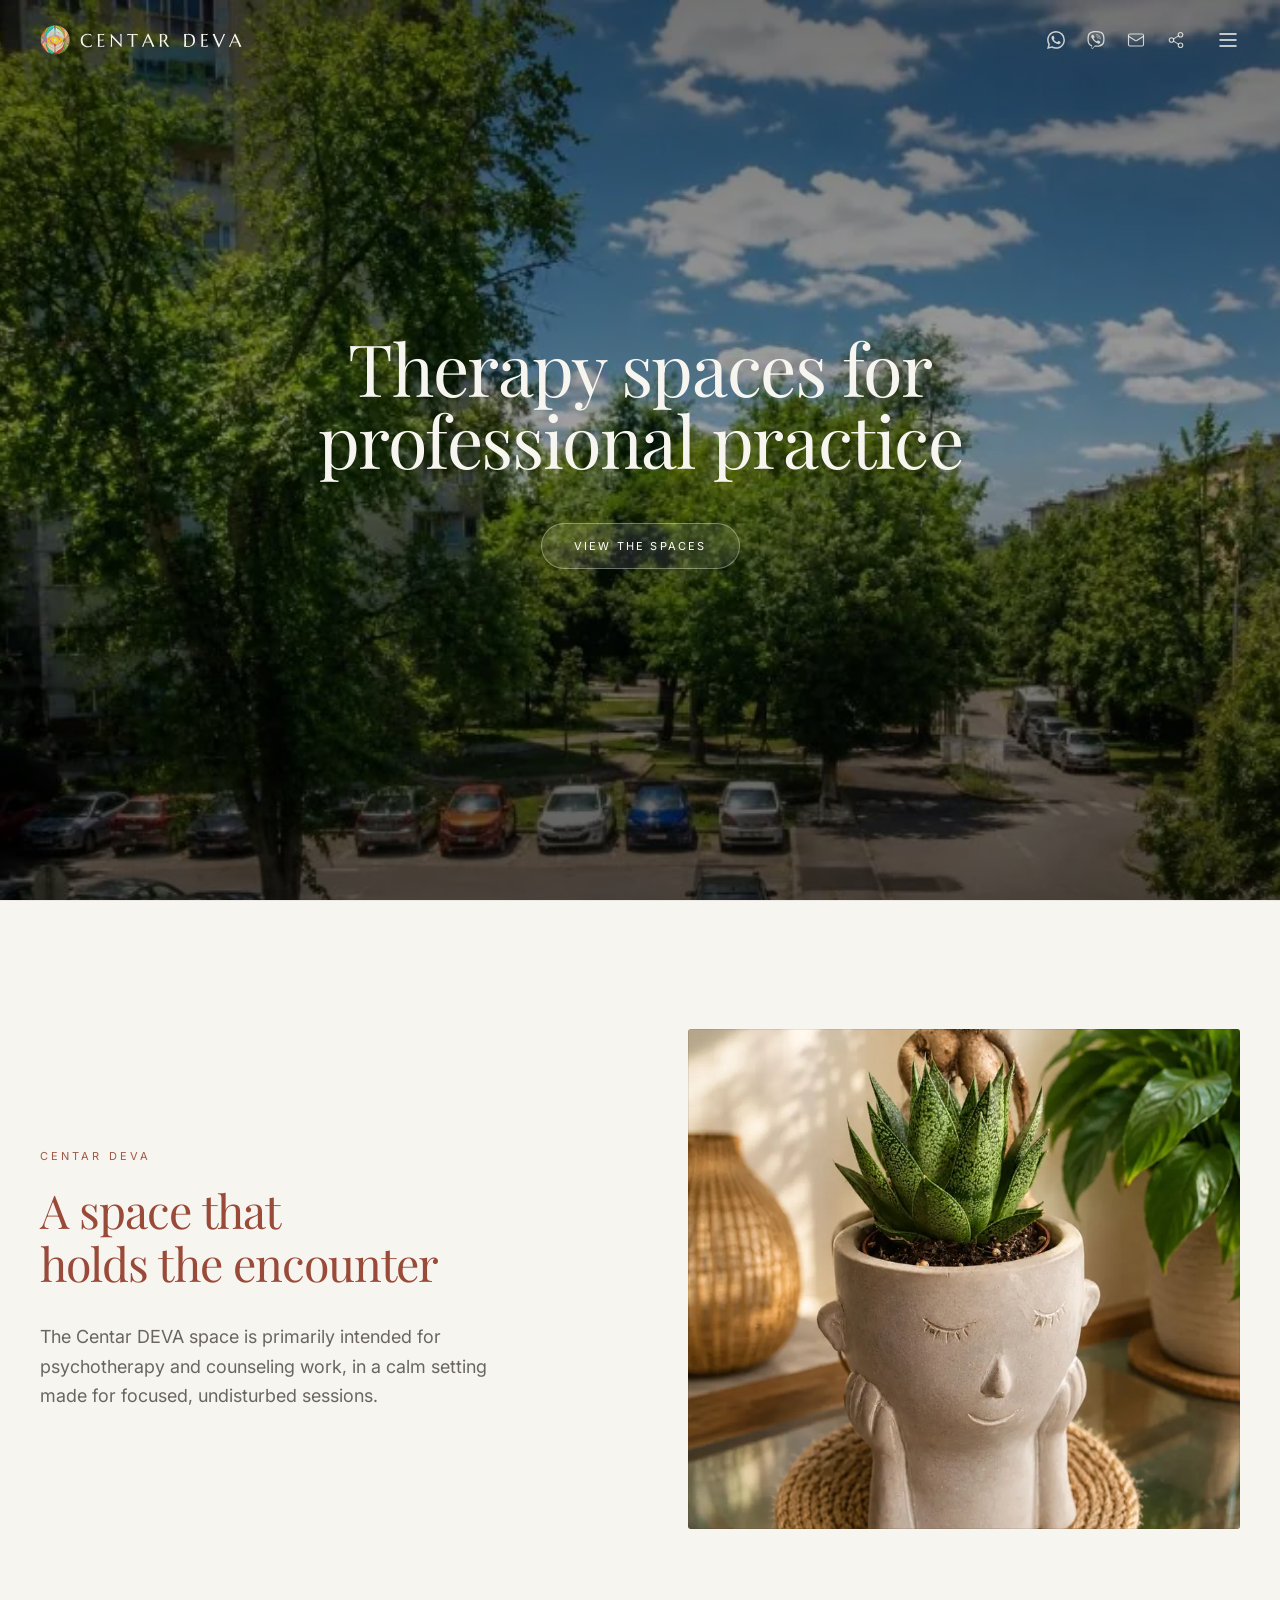
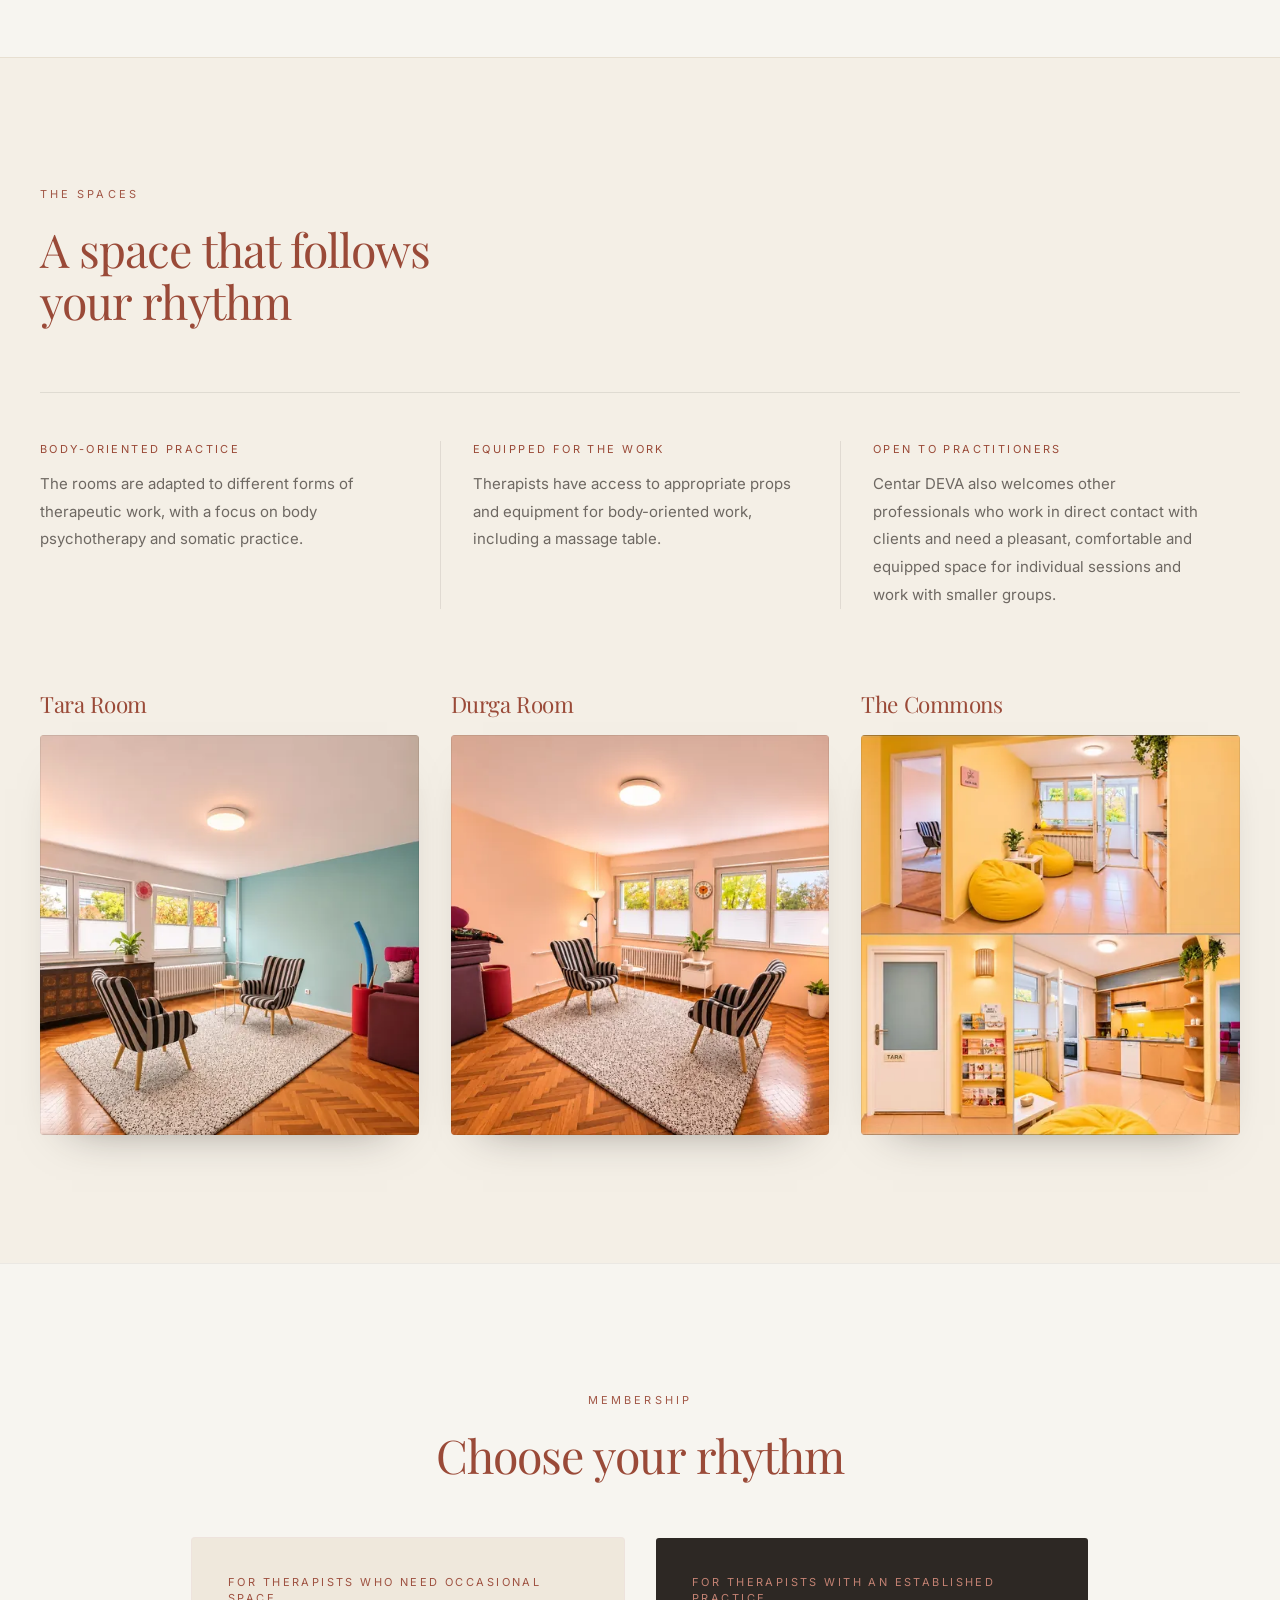
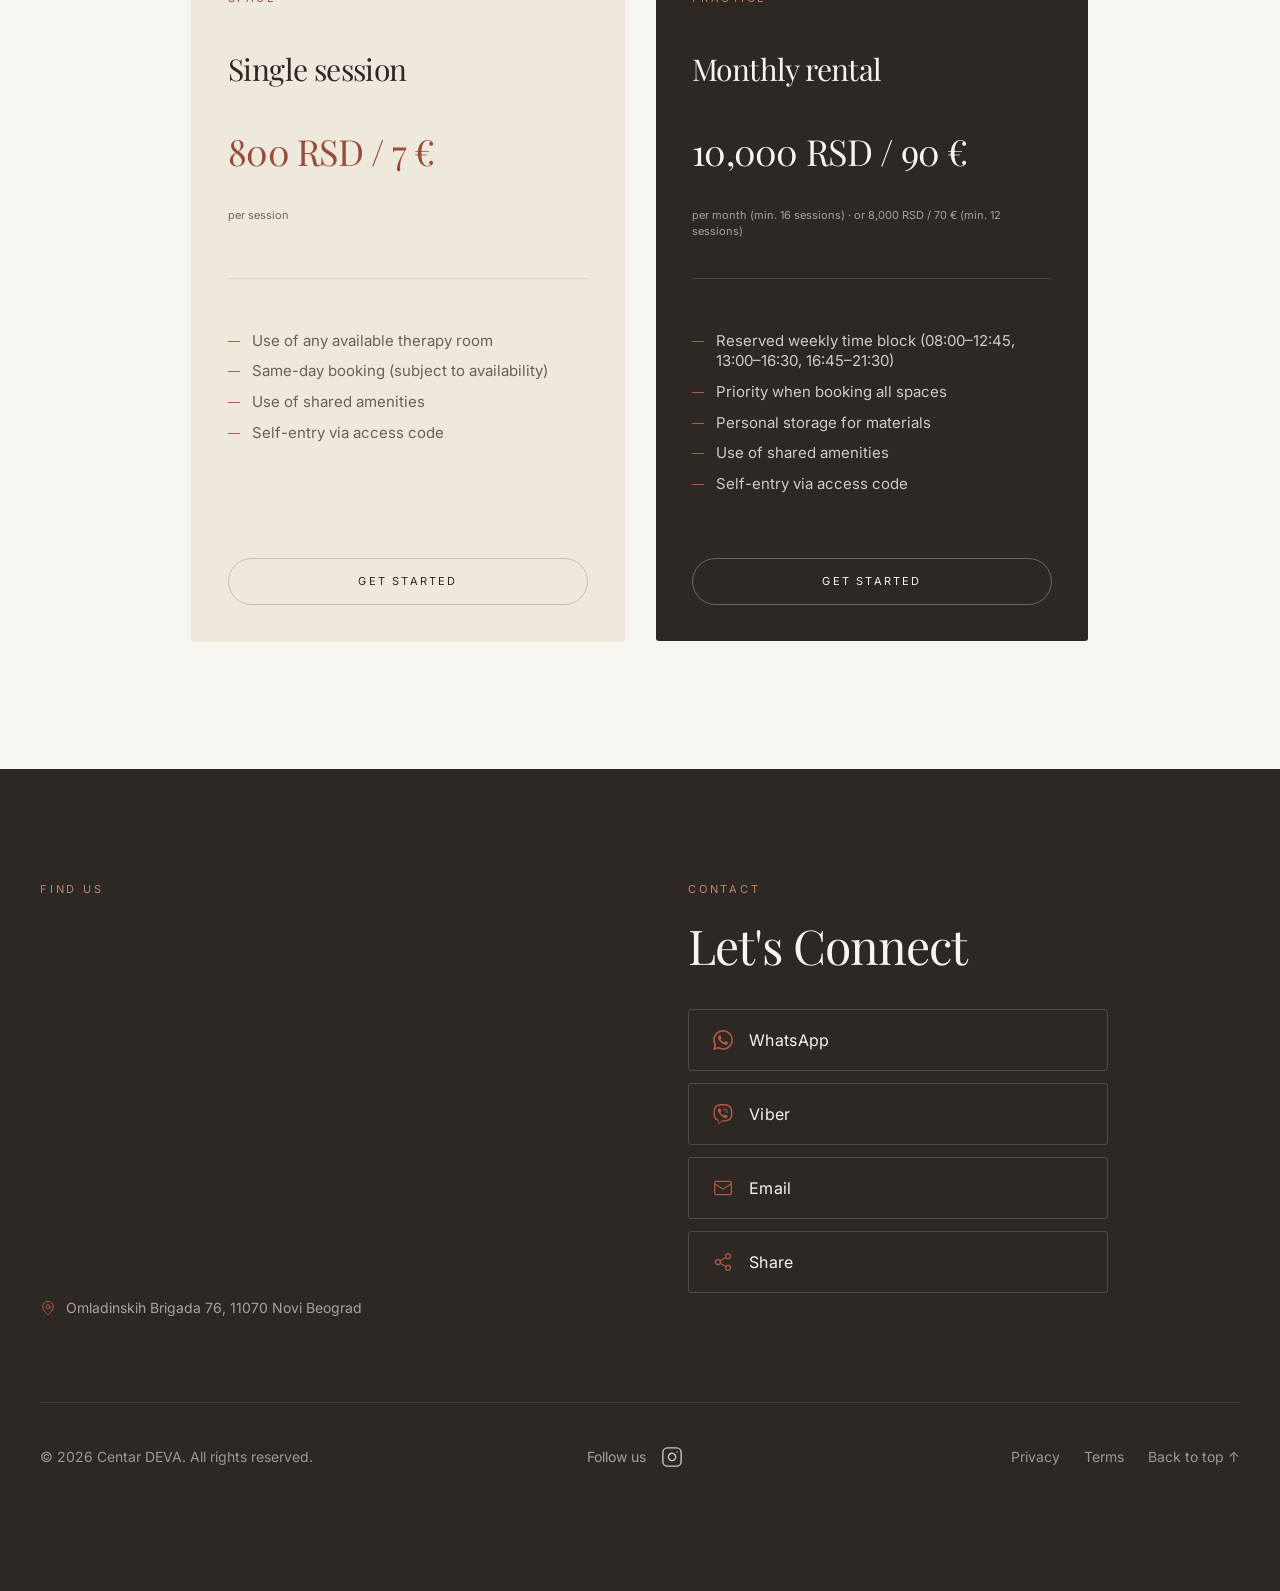
==== commit 44bdb256: "Sync from devacentar-private/public/website/ @ 2e71ae6" ====
--- a/en/index.html
+++ b/en/index.html
@@ -37,11 +37,11 @@
 <link rel="preload" as="style" href="https://fonts.googleapis.com/css2?family=Playfair+Display:ital,wght@0,400;0,500;0,600;0,700;1,400;1,500&family=Inter:wght@300;400;500&display=swap" onload="this.onload=null;this.rel='stylesheet'">
 <noscript><link rel="stylesheet" href="https://fonts.googleapis.com/css2?family=Playfair+Display:ital,wght@0,400;0,500;0,600;0,700;1,400;1,500&family=Inter:wght@300;400;500&display=swap"></noscript>
 <link rel="stylesheet" href="../assets/app.css">
-<style>[hidden]{display:none!important}.deva-page-top{padding-top:64px}.deva-contact{display:flex;flex-direction:column;gap:12px;max-width:420px}.deva-contact-btn{display:flex;align-items:center;gap:16px;padding:18px 24px;border:1px solid rgba(247,245,240,.18);border-radius:3px;font-family:inherit;font-size:16px;letter-spacing:.02em;color:#F7F5F0;text-decoration:none;transition:background-color .5s,border-color .5s,color .5s}.deva-contact-btn .deva-contact-icon{color:#B05A47;flex-shrink:0;transition:color .5s}.deva-contact-btn:hover,.deva-contact-btn:focus-visible{background:#B05A47;border-color:#B05A47}.deva-contact-btn:hover .deva-contact-icon,.deva-contact-btn:focus-visible .deva-contact-icon{color:#F7F5F0}.deva-address{display:inline-flex;align-items:center;gap:10px;margin-top:16px;font-size:14px;color:rgba(247,245,240,.6);text-decoration:none;transition:color .5s}.deva-address .deva-contact-icon{color:#B05A47}.deva-address:hover{color:#F7F5F0}.deva-social{display:flex;align-items:center;justify-content:center;gap:4px;text-align:center}.deva-social-label{font-size:14px;color:rgba(247,245,240,.6)}.deva-social-link{display:inline-flex;align-items:center;justify-content:center;min-width:44px;min-height:44px;color:rgba(247,245,240,.78);text-decoration:none;transition:color .5s}.deva-social-link:hover{color:#F7F5F0}.deva-footer-bar>*{max-width:100%}.deva-footer-links{flex-wrap:wrap;justify-content:center}@media(min-width:640px){.deva-footer-bar{display:grid;grid-template-columns:1fr auto 1fr}.deva-footer-copy{justify-self:start}.deva-footer-links{justify-self:end;grid-column:3}}.deva-skip{position:absolute;left:16px;top:-60px;z-index:300;padding:10px 16px;background:#2D2824;color:#F7F5F0;border-radius:3px;font-size:14px;text-decoration:none;transition:top .2s}.deva-skip:focus{top:16px}main:focus{outline:none}.deva-map{width:100%;height:100%;display:flex;flex-direction:column;align-items:center;justify-content:center;gap:10px;border:0;cursor:pointer;color:#F7F5F0;font:inherit;background:radial-gradient(circle at 50% 45%,rgba(176,90,71,.18),transparent 60%),repeating-linear-gradient(45deg,rgba(247,245,240,.035) 0 1px,transparent 1px 28px),repeating-linear-gradient(-45deg,rgba(247,245,240,.035) 0 1px,transparent 1px 28px),#36302B;transition:background-color .5s}.deva-map:hover,.deva-map:focus-visible{background-color:#3F3833}.deva-map-show{font-size:16px;letter-spacing:.02em}.deva-map-note{font-size:12px;color:rgba(247,245,240,.6)}.text-\[\#9A4A38\]\/80{color:rgba(154,74,56,.92)}.text-\[\#2D2824\]\/60{color:rgba(45,40,36,.68)}.text-\[\#2D2824\]\/55{color:rgba(45,40,36,.68)}.bg-\[\#EFE8DC\] .text-\[\#B05A47\]{color:#9E5140}.bg-\[\#2D2824\] .text-\[\#B05A47\],footer .text-\[\#B05A47\]{color:#C38273}.text-\[\#F7F5F0\]\/40{color:rgba(247,245,240,.55)}.deva-brand{display:inline-flex;align-items:center;gap:10px;flex-shrink:0}.deva-logo{width:30px;height:30px;border-radius:6px;flex-shrink:0}@media (max-width:639px){.deva-brand{gap:8px;letter-spacing:.02em}.deva-logo{width:26px;height:26px;border-radius:5px}}.deva-nav-right{gap:6px}.deva-nav-icons{display:flex;align-items:center;gap:0;margin:0;padding:0;list-style:none}.deva-nav-icon{display:inline-flex;align-items:center;justify-content:center;width:36px;height:36px;border-radius:50%;background:transparent;border:0;padding:0;cursor:pointer}.deva-burger{width:40px;height:40px;margin-right:-8px}@media (min-width:640px){.deva-nav-right{gap:14px}.deva-nav-icons{gap:4px}}button.deva-contact-btn{width:100%;background:transparent;cursor:pointer;text-align:left}.deva-sr{position:absolute;width:1px;height:1px;overflow:hidden;clip:rect(0 0 0 0);white-space:nowrap}.deva-toast{position:fixed;left:50%;bottom:24px;transform:translate(-50%,16px);z-index:400;padding:12px 20px;border-radius:999px;background:#2D2824;color:#F7F5F0;font-size:14px;opacity:0;pointer-events:none;transition:opacity .3s,transform .3s}.deva-toast.is-on{opacity:1;transform:translate(-50%,0)}@media (max-width:639px){.deva-nav-icon{width:32px}.deva-burger{width:36px;margin-right:-6px}.deva-nav-right{gap:2px}}@media (max-width:379px){.deva-brand{font-size:16px;gap:7px;letter-spacing:.01em}.deva-logo{width:24px;height:24px;border-radius:4px}.deva-nav-icon{width:29px}.deva-burger{width:34px}}@media (max-width:339px){.deva-brand{font-size:15px;gap:6px;letter-spacing:0}.deva-logo{width:22px;height:22px}.deva-nav-icon{width:27px}.deva-burger{width:32px}}.deva-langs{position:absolute;bottom:48px;left:0;right:0;display:flex;align-items:center;justify-content:center;gap:14px;font-size:13px;letter-spacing:.2em;text-transform:uppercase}.deva-lang{color:rgba(45,40,36,.72);text-decoration:none;padding:10px 4px;transition:color .5s}a.deva-lang:hover{color:#9A4A38}.deva-lang-current{color:#2D2824;text-decoration:underline;text-underline-offset:6px;text-decoration-color:#B05A47}.deva-lang-sep{color:rgba(45,40,36,.4)}[data-nav] a:focus-visible,[data-nav] button:focus-visible,[data-menu] a:focus-visible,[data-menu] button:focus-visible,.deva-dots button:focus-visible,.deva-contact-btn:focus-visible,.deva-map:focus-visible,footer a:focus-visible,footer button:focus-visible{outline:2px solid currentColor;outline-offset:3px;border-radius:3px}.deva-room-text,.deva-dots{display:none}@media (max-width:639px){[data-room]{touch-action:pan-y}.deva-room-text{display:flex;flex-direction:column;justify-content:center;position:absolute;inset:0;padding:26px 26px 40px;background:#EDE5D8;color:#2D2824;transform:translateX(100%);overflow-y:auto}.deva-room-desc{font-size:15px;line-height:1.75;color:rgba(45,40,36,.82);margin:0}.deva-room-list{list-style:none;margin:0;padding:0;display:grid;gap:10px}.deva-room-list li{display:flex;align-items:center;gap:12px;font-size:15px;color:rgba(45,40,36,.82)}.deva-room-dash{width:12px;height:1px;background:#B05A47;flex-shrink:0}.deva-dots{display:flex;gap:0;position:absolute;left:50%;bottom:2px;transform:translateX(-50%);z-index:2}.deva-dots button{width:24px;height:24px;padding:0;border:0;background:transparent;cursor:pointer;display:flex;align-items:center;justify-content:center}.deva-dots button::before{content:'';width:8px;height:8px;border-radius:50%;border:1px solid rgba(247,245,240,.9);box-shadow:0 0 0 1px rgba(45,40,36,.25)}.deva-dots button[aria-pressed=true]::before{background:#F7F5F0}[data-room][data-slide='1'] .deva-dots button::before{border-color:#9A4A38;box-shadow:none}[data-room][data-slide='1'] .deva-dots button[aria-pressed=true]::before{background:#9A4A38}}@media (prefers-reduced-motion:reduce){*{scroll-behavior:auto!important;transition-duration:0s!important;animation-duration:0s!important}}</style>
+<style>[hidden]{display:none!important}.deva-page-top{padding-top:64px}.deva-contact{display:flex;flex-direction:column;gap:12px;max-width:420px}.deva-contact-btn{display:flex;align-items:center;gap:16px;padding:18px 24px;border:1px solid rgba(247,245,240,.18);border-radius:3px;font-family:inherit;font-size:16px;letter-spacing:.02em;color:#F7F5F0;text-decoration:none;transition:background-color .5s,border-color .5s,color .5s}.deva-contact-btn .deva-contact-icon{color:#B05A47;flex-shrink:0;transition:color .5s}.deva-contact-btn:hover,.deva-contact-btn:focus-visible{background:#B05A47;border-color:#B05A47}.deva-contact-btn:hover .deva-contact-icon,.deva-contact-btn:focus-visible .deva-contact-icon{color:#F7F5F0}.deva-address{display:inline-flex;align-items:center;gap:10px;margin-top:16px;font-size:14px;color:rgba(247,245,240,.6);text-decoration:none;transition:color .5s}.deva-address .deva-contact-icon{color:#B05A47}.deva-address:hover{color:#F7F5F0}.deva-social{display:flex;align-items:center;justify-content:center;gap:4px;text-align:center}.deva-social-label{font-size:14px;color:rgba(247,245,240,.6)}.deva-social-link{display:inline-flex;align-items:center;justify-content:center;min-width:44px;min-height:44px;color:rgba(247,245,240,.78);text-decoration:none;transition:color .5s}.deva-social-link:hover{color:#F7F5F0}.deva-footer-bar>*{max-width:100%}.deva-footer-links{flex-wrap:wrap;justify-content:center}@media(min-width:640px){.deva-footer-bar{display:grid;grid-template-columns:1fr auto 1fr}.deva-footer-copy{justify-self:start}.deva-footer-links{justify-self:end;grid-column:3}}.deva-skip{position:absolute;left:16px;top:-60px;z-index:300;padding:10px 16px;background:#2D2824;color:#F7F5F0;border-radius:3px;font-size:14px;text-decoration:none;transition:top .2s}.deva-skip:focus{top:16px}main:focus{outline:none}.deva-map{width:100%;height:100%;display:flex;flex-direction:column;align-items:center;justify-content:center;gap:10px;border:0;cursor:pointer;color:#F7F5F0;font:inherit;background:radial-gradient(circle at 50% 45%,rgba(176,90,71,.18),transparent 60%),repeating-linear-gradient(45deg,rgba(247,245,240,.035) 0 1px,transparent 1px 28px),repeating-linear-gradient(-45deg,rgba(247,245,240,.035) 0 1px,transparent 1px 28px),#36302B;transition:background-color .5s}.deva-map:hover,.deva-map:focus-visible{background-color:#3F3833}.deva-map-show{font-size:16px;letter-spacing:.02em}.deva-map-note{font-size:12px;color:rgba(247,245,240,.6)}.text-\[\#9A4A38\]\/80{color:rgba(154,74,56,.92)}.text-\[\#2D2824\]\/60{color:rgba(45,40,36,.68)}.text-\[\#2D2824\]\/55{color:rgba(45,40,36,.68)}.bg-\[\#EFE8DC\] .text-\[\#B05A47\]{color:#9E5140}.bg-\[\#2D2824\] .text-\[\#B05A47\],footer .text-\[\#B05A47\]{color:#C38273}.text-\[\#F7F5F0\]\/40{color:rgba(247,245,240,.55)}.deva-brand{display:inline-flex;align-items:center;gap:10px;flex-shrink:0}.deva-logo{width:30px;height:30px;flex-shrink:0}.deva-name{display:block;height:13px;width:auto;fill:currentColor;overflow:visible}.deva-c-hero{fill:currentColor}.deva-c-bar{fill:#9A4A38}@media (max-width:639px){.deva-brand{gap:8px}.deva-logo{width:26px;height:26px}.deva-name{height:clamp(9.5px,calc((100vw - 256px) / 12.4),11.5px)}}.deva-nav-right{gap:6px}.deva-nav-icons{display:flex;align-items:center;gap:0;margin:0;padding:0;list-style:none}.deva-nav-icon{display:inline-flex;align-items:center;justify-content:center;width:36px;height:36px;border-radius:50%;background:transparent;border:0;padding:0;cursor:pointer}.deva-burger{width:40px;height:40px;margin-right:-8px}@media (min-width:640px){.deva-nav-right{gap:14px}.deva-nav-icons{gap:4px}}button.deva-contact-btn{width:100%;background:transparent;cursor:pointer;text-align:left}.deva-sr{position:absolute;width:1px;height:1px;overflow:hidden;clip:rect(0 0 0 0);white-space:nowrap}.deva-toast{position:fixed;left:50%;bottom:24px;transform:translate(-50%,16px);z-index:400;padding:12px 20px;border-radius:999px;background:#2D2824;color:#F7F5F0;font-size:14px;opacity:0;pointer-events:none;transition:opacity .3s,transform .3s}.deva-toast.is-on{opacity:1;transform:translate(-50%,0)}@media (max-width:639px){.deva-nav-icon{width:32px}.deva-burger{width:36px;margin-right:-6px}.deva-nav-right{gap:2px}}@media (max-width:379px){.deva-brand{gap:7px}.deva-logo{width:24px;height:24px}.deva-name{height:clamp(8px,calc((100vw - 238px) / 12.4),9.5px)}.deva-nav-icon{width:29px}.deva-burger{width:34px}}@media (max-width:339px){.deva-brand{gap:6px}.deva-logo{width:22px;height:22px}.deva-name{height:clamp(7.5px,calc((100vw - 226px) / 12.4),8px)}.deva-nav-icon{width:27px}.deva-burger{width:32px}}.deva-langs{position:absolute;bottom:48px;left:0;right:0;display:flex;align-items:center;justify-content:center;gap:14px;font-size:13px;letter-spacing:.2em;text-transform:uppercase}.deva-lang{color:rgba(45,40,36,.72);text-decoration:none;padding:10px 4px;transition:color .5s}a.deva-lang:hover{color:#9A4A38}.deva-lang-current{color:#2D2824;text-decoration:underline;text-underline-offset:6px;text-decoration-color:#B05A47}.deva-lang-sep{color:rgba(45,40,36,.4)}[data-nav] a:focus-visible,[data-nav] button:focus-visible,[data-menu] a:focus-visible,[data-menu] button:focus-visible,.deva-dots button:focus-visible,.deva-contact-btn:focus-visible,.deva-map:focus-visible,footer a:focus-visible,footer button:focus-visible{outline:2px solid currentColor;outline-offset:3px;border-radius:3px}.deva-room-text,.deva-dots{display:none}@media (max-width:639px){[data-room]{touch-action:pan-y}.deva-room-text{display:flex;flex-direction:column;justify-content:center;position:absolute;inset:0;padding:26px 26px 40px;background:#EDE5D8;color:#2D2824;transform:translateX(100%);overflow-y:auto}.deva-room-desc{font-size:15px;line-height:1.75;color:rgba(45,40,36,.82);margin:0}.deva-room-list{list-style:none;margin:0;padding:0;display:grid;gap:10px}.deva-room-list li{display:flex;align-items:center;gap:12px;font-size:15px;color:rgba(45,40,36,.82)}.deva-room-dash{width:12px;height:1px;background:#B05A47;flex-shrink:0}.deva-dots{display:flex;gap:0;position:absolute;left:50%;bottom:2px;transform:translateX(-50%);z-index:2}.deva-dots button{width:24px;height:24px;padding:0;border:0;background:transparent;cursor:pointer;display:flex;align-items:center;justify-content:center}.deva-dots button::before{content:'';width:8px;height:8px;border-radius:50%;border:1px solid rgba(247,245,240,.9);box-shadow:0 0 0 1px rgba(45,40,36,.25)}.deva-dots button[aria-pressed=true]::before{background:#F7F5F0}[data-room][data-slide='1'] .deva-dots button::before{border-color:#9A4A38;box-shadow:none}[data-room][data-slide='1'] .deva-dots button[aria-pressed=true]::before{background:#9A4A38}}@media (prefers-reduced-motion:reduce){*{scroll-behavior:auto!important;transition-duration:0s!important;animation-duration:0s!important}}</style>
 <script type="application/ld+json">{"@context":"https://schema.org","@graph":[{"@type":"WebSite","@id":"https://centardeva.com/#website","url":"https://centardeva.com/","name":"Centar DEVA","inLanguage":["sr-Latn","en"],"publisher":{"@id":"https://centardeva.com/#business"}},{"@type":"WebPage","@id":"https://centardeva.com/en/#page","url":"https://centardeva.com/en/","name":"Centar DEVA · Therapy spaces for professional practice","description":"Centar DEVA provides dedicated therapy and counseling rooms for practitioners, psychotherapists, and small therapeutic groups in Novi Beograd.","inLanguage":"en","isPartOf":{"@id":"https://centardeva.com/#website"},"about":{"@id":"https://centardeva.com/#business"},"primaryImageOfPage":"https://centardeva.com/assets/img/share.jpg"},{"@type":"LocalBusiness","@id":"https://centardeva.com/#business","name":"Centar DEVA","url":"https://centardeva.com/","logo":"https://centardeva.com/assets/img/logo.png","image":["https://centardeva.com/assets/img/share.jpg","https://centardeva.com/assets/img/space-1.jpg","https://centardeva.com/assets/img/space-2.jpg","https://centardeva.com/assets/img/space-3.jpg"],"description":"Centar DEVA provides dedicated therapy and counseling rooms for practitioners, psychotherapists, and small therapeutic groups in Novi Beograd.","address":{"@type":"PostalAddress","streetAddress":"Omladinskih Brigada 76","postalCode":"11070","addressLocality":"Novi Beograd","addressRegion":"Beograd","addressCountry":"RS"},"telephone":"+381641403475","email":"devacentar@gmail.com","hasMap":"https://maps.google.com/?q=Omladinskih+Brigada+76+11070+Novi+Beograd","priceRange":"800 RSD / 7 € – 10,000 RSD / 90 €","currenciesAccepted":"RSD, EUR","knowsLanguage":["sr","en"],"areaServed":{"@type":"City","name":"Beograd"}}]}</script>
 </head>
 <body>
-<div id="root"><div class="bg-[#F7F5F0] min-h-screen"><a href="#main" class="deva-skip">Skip to content</a><nav data-nav aria-label="Main navigation" class="fixed top-0 left-0 right-0 z-50 transition-all duration-700 ease-out bg-transparent"><div class="max-w-[1400px] mx-auto flex items-center justify-between px-6 md:px-10 py-5 opacity-100"><a href="../en/" data-tone-top="text-[#F7F5F0]" data-tone-scrolled="text-[#2D2824]" class="deva-brand font-display text-lg tracking-[0.06em] transition-colors duration-500 text-[#F7F5F0]"><img src="../assets/img/logo-64.png" width="30" height="30" alt="" class="deva-logo"><span>Centar DEVA</span></a><div class="flex items-center deva-nav-right"><ul class="deva-nav-icons"><li><a href="https://wa.me/381641403475" target="_blank" rel="noopener noreferrer" aria-label="WhatsApp: +381 64 140 3475 (opens in a new tab)" title="WhatsApp: +381 64 140 3475 (opens in a new tab)" data-tone-top="text-[#F7F5F0]/80" data-tone-scrolled="text-[#2D2824]/70" class="deva-nav-icon transition-colors duration-500 hover:text-[#B05A47] text-[#F7F5F0]/80"><svg xmlns="http://www.w3.org/2000/svg" width="18" height="18" viewBox="0 0 24 24" fill="currentColor" aria-hidden="true" focusable="false" class="brand-whatsapp"><path d="M17.472 14.382c-.297-.149-1.758-.867-2.03-.967-.273-.099-.471-.148-.67.15-.197.297-.767.966-.94 1.164-.173.199-.347.223-.644.075-.297-.15-1.255-.463-2.39-1.475-.883-.788-1.48-1.761-1.653-2.059-.173-.297-.018-.458.13-.606.134-.133.298-.347.446-.52.149-.174.198-.298.298-.497.099-.198.05-.371-.025-.52-.075-.149-.669-1.612-.916-2.207-.242-.579-.487-.5-.669-.51-.173-.008-.371-.01-.57-.01-.198 0-.52.074-.792.372-.272.297-1.04 1.016-1.04 2.479 0 1.462 1.065 2.875 1.213 3.074.149.198 2.096 3.2 5.077 4.487.709.306 1.262.489 1.694.625.712.227 1.36.195 1.871.118.571-.085 1.758-.719 2.006-1.413.248-.694.248-1.289.173-1.413-.074-.124-.272-.198-.57-.347m-5.421 7.403h-.004a9.87 9.87 0 01-5.031-1.378l-.361-.214-3.741.982.998-3.648-.235-.374a9.86 9.86 0 01-1.51-5.26c.001-5.45 4.436-9.884 9.888-9.884 2.64 0 5.122 1.03 6.988 2.898a9.825 9.825 0 012.893 6.994c-.003 5.45-4.437 9.884-9.885 9.884m8.413-18.297A11.815 11.815 0 0012.05 0C5.495 0 .16 5.335.157 11.892c0 2.096.547 4.142 1.588 5.945L.057 24l6.305-1.654a11.882 11.882 0 005.683 1.448h.005c6.554 0 11.89-5.335 11.893-11.893a11.821 11.821 0 00-3.48-8.413Z"></path></svg></a></li><li><a href="viber://chat?number=%2B381641403475" aria-label="Viber: +381 64 140 3475" title="Viber: +381 64 140 3475" data-tone-top="text-[#F7F5F0]/80" data-tone-scrolled="text-[#2D2824]/70" class="deva-nav-icon transition-colors duration-500 hover:text-[#B05A47] text-[#F7F5F0]/80"><svg xmlns="http://www.w3.org/2000/svg" width="18" height="18" viewBox="0 0 24 24" fill="currentColor" aria-hidden="true" focusable="false" class="brand-viber"><path d="M11.4 0C9.473.028 5.333.344 3.02 2.467 1.302 4.187.696 6.7.633 9.817.57 12.933.488 18.776 6.12 20.36h.003l-.004 2.416s-.037.977.61 1.177c.777.242 1.234-.5 1.98-1.302.407-.44.972-1.084 1.397-1.58 3.85.326 6.812-.416 7.15-.525.776-.252 5.176-.816 5.892-6.657.74-6.02-.36-9.83-2.34-11.546-.596-.55-3.006-2.3-8.375-2.323 0 0-.395-.025-1.037-.017zm.058 1.693c.545-.004.88.017.88.017 4.542.02 6.717 1.388 7.222 1.846 1.675 1.435 2.53 4.868 1.906 9.897v.002c-.604 4.878-4.174 5.184-4.832 5.395-.28.09-2.882.737-6.153.524 0 0-2.436 2.94-3.197 3.704-.12.12-.26.167-.352.144-.13-.033-.166-.188-.165-.414l.02-4.018c-4.762-1.32-4.485-6.292-4.43-8.895.054-2.604.543-4.738 1.996-6.173 1.96-1.773 5.474-2.018 7.11-2.03zm.38 2.602c-.167 0-.303.135-.304.302 0 .167.133.303.3.305 1.624.01 2.946.537 4.028 1.592 1.073 1.046 1.62 2.468 1.633 4.334.002.167.14.3.307.3.166-.002.3-.138.3-.304-.014-1.984-.618-3.596-1.816-4.764-1.19-1.16-2.692-1.753-4.447-1.765zm-3.96.695c-.19-.032-.4.005-.616.117l-.01.002c-.43.247-.816.562-1.146.932-.002.004-.006.004-.008.008-.267.323-.42.638-.46.948-.008.046-.01.093-.007.14 0 .136.022.27.065.4l.013.01c.135.48.473 1.276 1.205 2.604.42.768.903 1.5 1.446 2.186.27.344.56.673.87.984l.132.132c.31.308.64.6.984.87.686.543 1.418 1.027 2.186 1.447 1.328.733 2.126 1.07 2.604 1.206l.01.014c.13.042.265.064.402.063.046.002.092 0 .138-.008.31-.036.627-.19.948-.46.004 0 .003-.002.008-.005.37-.33.683-.72.93-1.148l.003-.01c.225-.432.15-.842-.18-1.12-.004 0-.698-.58-1.037-.83-.36-.255-.73-.492-1.113-.71-.51-.285-1.032-.106-1.248.174l-.447.564c-.23.283-.657.246-.657.246-3.12-.796-3.955-3.955-3.955-3.955s-.037-.426.248-.656l.563-.448c.277-.215.456-.737.17-1.248-.217-.383-.454-.756-.71-1.115-.25-.34-.826-1.033-.83-1.035-.137-.165-.31-.265-.502-.297zm4.49.88c-.158.002-.29.124-.3.282-.01.167.115.312.282.324 1.16.085 2.017.466 2.645 1.15.63.688.93 1.524.906 2.57-.002.168.13.306.3.31.166.003.305-.13.31-.297.025-1.175-.334-2.193-1.067-2.994-.74-.81-1.777-1.253-3.05-1.346h-.024zm.463 1.63c-.16.002-.29.127-.3.287-.008.167.12.31.288.32.523.028.875.175 1.113.422.24.245.388.62.416 1.164.01.167.15.295.318.287.167-.008.295-.15.287-.317-.03-.644-.215-1.178-.58-1.557-.367-.378-.893-.574-1.52-.607h-.018z"></path></svg></a></li><li><a href="mailto:devacentar@gmail.com" aria-label="Email: devacentar@gmail.com" title="Email: devacentar@gmail.com" data-tone-top="text-[#F7F5F0]/80" data-tone-scrolled="text-[#2D2824]/70" class="deva-nav-icon transition-colors duration-500 hover:text-[#B05A47] text-[#F7F5F0]/80"><svg xmlns="http://www.w3.org/2000/svg" width="18" height="18" viewBox="0 0 24 24" fill="none" stroke="currentColor" stroke-width="1.5" stroke-linecap="round" stroke-linejoin="round" aria-hidden="true" focusable="false" class="lucide lucide-mail"><rect width="20" height="16" x="2" y="4" rx="2"></rect><path d="m22 7-8.97 5.7a1.94 1.94 0 0 1-2.06 0L2 7"></path></svg></a></li><li><button type="button" data-share data-copied="Link copied" aria-label="Share this page" title="Share this page" data-tone-top="text-[#F7F5F0]/80" data-tone-scrolled="text-[#2D2824]/70" class="deva-nav-icon transition-colors duration-500 hover:text-[#B05A47] text-[#F7F5F0]/80"><svg xmlns="http://www.w3.org/2000/svg" width="18" height="18" viewBox="0 0 24 24" fill="none" stroke="currentColor" stroke-width="1.5" stroke-linecap="round" stroke-linejoin="round" aria-hidden="true" focusable="false" class="lucide lucide-share-2"><circle cx="18" cy="5" r="3"></circle><circle cx="6" cy="12" r="3"></circle><circle cx="18" cy="19" r="3"></circle><line x1="8.59" x2="15.42" y1="13.51" y2="17.49"></line><line x1="15.41" x2="8.59" y1="6.51" y2="10.49"></line></svg></button></li></ul><button type="button" data-menu-open aria-expanded="false" aria-controls="site-menu" aria-haspopup="dialog" aria-label="Menu" data-tone-top="text-[#F7F5F0]" data-tone-scrolled="text-[#2D2824]" class="deva-nav-icon deva-burger transition-colors duration-500 hover:text-[#B05A47] text-[#F7F5F0]"><svg xmlns="http://www.w3.org/2000/svg" width="24" height="24" viewBox="0 0 24 24" fill="none" stroke="currentColor" stroke-width="1.5" stroke-linecap="round" stroke-linejoin="round" aria-hidden="true" focusable="false" class="lucide lucide-menu"><line x1="4" x2="20" y1="12" y2="12"></line><line x1="4" x2="20" y1="6" y2="6"></line><line x1="4" x2="20" y1="18" y2="18"></line></svg></button></div></div></nav><div data-menu id="site-menu" role="dialog" aria-modal="true" aria-label="Menu" hidden class="fixed inset-0 z-[100] bg-[#F7F5F0]/95 backdrop-blur-xl flex flex-col items-center justify-center"><div class="absolute top-6 right-6 md:right-10 flex items-center"><button type="button" data-menu-close aria-label="Close" class="deva-nav-icon text-[#2D2824] hover:text-[#9A4A38] transition-colors"><svg xmlns="http://www.w3.org/2000/svg" width="24" height="24" viewBox="0 0 24 24" fill="none" stroke="currentColor" stroke-width="1.5" stroke-linecap="round" stroke-linejoin="round" aria-hidden="true" focusable="false" class="lucide lucide-x"><path d="M18 6 6 18"></path><path d="m6 6 12 12"></path></svg></button></div><div class="flex flex-col items-center gap-10"><a href="#spaces" data-scroll-to="#spaces" data-menu-item data-delay="0" class="font-display text-4xl md:text-5xl text-[#2D2824] hover:text-[#9A4A38] transition-colors duration-500 tracking-tight">Spaces</a><a href="#membership" data-scroll-to="#membership" data-menu-item data-delay="0.08" class="font-display text-4xl md:text-5xl text-[#2D2824] hover:text-[#9A4A38] transition-colors duration-500 tracking-tight">Membership</a><a href="#contact" data-scroll-to="#contact" data-menu-item data-delay="0.16" class="font-display text-4xl md:text-5xl text-[#2D2824] hover:text-[#9A4A38] transition-colors duration-500 tracking-tight">Contact</a></div><div class="deva-langs" role="group" aria-label="Language"><a href="../rs/" hreflang="sr-Latn" lang="sr-Latn" class="deva-lang">Srpski</a><span class="deva-lang-sep" aria-hidden="true">·</span><span class="deva-lang deva-lang-current" lang="en" aria-current="true">English</span></div></div><main id="main" tabindex="-1"><section class="relative h-screen w-full overflow-hidden"><div data-parallax class="absolute inset-0 will-change-transform" style="transform: translateY(0px);"><img src="../assets/img/hero.jpg" srcset="../assets/img/opt/hero-640.webp 640w, ../assets/img/opt/hero-1024.webp 1024w" sizes="100vw" width="1024" height="547" alt="Sunlit street scene near the therapy space" class="w-full h-[120%] object-cover" fetchpriority="high"><div class="absolute inset-0 bg-gradient-to-b from-black/55 via-black/35 to-black/65"></div></div><div class="relative z-10 flex flex-col items-center justify-center h-full px-6 text-center opacity-100"><h1 class="leading-[1.05] max-w-4xl [font-family:'Playfair_Display',_Georgia,_'Times_New_Roman',_serif] font-normal text-[#F7F5F0] text-4xl sm:text-5xl md:text-6xl lg:text-7xl" style="letter-spacing: -0.02em;">Therapy spaces for <br>professional practice</h1><a href="#spaces" data-scroll-to="#spaces" data-intro="20,1,0.7" class="mt-12 px-8 py-3.5 font-body text-[11px] tracking-[0.2em] uppercase rounded-full bg-white/10 text-white border border-white/35 transition-all duration-500 hover:bg-transparent hover:border-white/60">View the Spaces</a></div></section><section class="border-t border-[#EBE8E3] bg-[#F7F5F0]"><div data-reveal-group="philosophy" data-margin="-100px" class="max-w-[1400px] mx-auto px-6 md:px-10 py-24 md:py-32"><div class="grid grid-cols-1 lg:grid-cols-2 gap-14 lg:gap-24 items-center"><div data-reveal="30,1,0,philosophy"><div class=""><p class="font-body text-[#9A4A38]/80 text-[11px] tracking-[0.28em] uppercase mb-5">Centar DEVA</p><h2 class="font-display text-[#9A4A38] text-3xl md:text-[2.35rem] lg:text-[2.9rem] leading-[1.14]" style="letter-spacing: -0.02em;">A space that <br>holds the encounter</h2></div><p class="mt-8 font-body text-[#2D2824]/70 text-lg leading-relaxed max-w-md">The Centar DEVA space is primarily intended for psychotherapy and counseling work, in a calm setting made for focused, undisturbed sessions.</p></div><div class="relative overflow-hidden rounded-[3px]" data-reveal="30,1,0.2,philosophy"><img src="../assets/img/philosophy.jpg" srcset="../assets/img/opt/philosophy-480.webp 480w, ../assets/img/opt/philosophy-800.webp 800w, ../assets/img/opt/philosophy-1200.webp 1200w" sizes="(min-width: 1024px) 50vw, 100vw" width="1200" height="1600" alt="Warm interior of the Centar DEVA therapy space" class="w-full h-[340px] md:h-[440px] lg:h-[500px] object-cover" loading="lazy" decoding="async"><div class="absolute inset-0 ring-1 ring-inset ring-[#2D2824]/10 pointer-events-none"></div></div></div></div></section><section id="spaces" class="border-t border-[#E7DFD1] bg-[#F4EFE6]"><div data-reveal-group="spaces" data-margin="-100px" class="max-w-[1400px] mx-auto px-6 md:px-10 py-24 md:py-32"><div data-reveal="26,1,0,spaces"><div class=""><p class="font-body text-[#9A4A38]/80 text-[11px] tracking-[0.28em] uppercase mb-5">The Spaces</p><h2 class="font-display text-[#9A4A38] text-3xl md:text-[2.35rem] lg:text-[2.9rem] leading-[1.14]" style="letter-spacing: -0.02em;">A space that follows <br>your rhythm</h2></div></div><div class="mt-14 md:mt-16 grid grid-cols-1 sm:grid-cols-3 gap-10 md:gap-0 border-t border-[#2D2824]/10 pt-10 md:pt-12" data-reveal="20,1,0.2,spaces"><div class="md:px-8 md:pl-0"><h3 class="font-body text-[11px] tracking-[0.22em] uppercase text-[#9A4A38] mb-3">Body-oriented practice</h3><p class="font-body text-[#2D2824]/60 text-[15px] leading-[1.85] max-w-sm">The rooms are adapted to different forms of therapeutic work, with a focus on body psychotherapy and somatic practice.</p></div><div class="md:px-8 md:border-l md:border-[#2D2824]/10"><h3 class="font-body text-[11px] tracking-[0.22em] uppercase text-[#9A4A38] mb-3">Equipped for the work</h3><p class="font-body text-[#2D2824]/60 text-[15px] leading-[1.85] max-w-sm">Therapists have access to appropriate props and equipment for body-oriented work, including a massage table.</p></div><div class="md:px-8 md:border-l md:border-[#2D2824]/10"><h3 class="font-body text-[11px] tracking-[0.22em] uppercase text-[#9A4A38] mb-3">Open to practitioners</h3><p class="font-body text-[#2D2824]/60 text-[15px] leading-[1.85] max-w-sm">Centar DEVA also welcomes other professionals who work in direct contact with clients and need a pleasant, comfortable and equipped space for individual sessions and work with smaller groups.</p></div></div><div class="mt-16 md:mt-20 grid grid-cols-1 sm:grid-cols-2 lg:grid-cols-3 gap-10 md:gap-8"><div class="group" data-reveal="24,1,0.3,spaces"><h3 class="font-display text-[#9A4A38] text-xl md:text-[1.4rem] leading-snug mb-4" style="letter-spacing: -0.02em;">Tara Room</h3><div class="relative overflow-hidden rounded-[4px] bg-[#EDE5D8] shadow-[0_22px_45px_-32px_rgba(45,40,36,0.55)]"><img src="../assets/img/space-1.jpg" srcset="../assets/img/opt/space-1-480.webp 480w, ../assets/img/opt/space-1-800.webp 800w, ../assets/img/opt/space-1-1095.webp 1095w" sizes="(min-width: 1024px) 33vw, (min-width: 640px) 50vw, 100vw" width="1095" height="1436" alt="Tara Room" class="w-full h-[280px] md:h-[340px] lg:h-[400px] object-cover transition-transform duration-1000 ease-out group-hover:scale-[1.04]" loading="lazy" decoding="async"><div class="absolute inset-0 ring-1 ring-inset ring-[#2D2824]/10 pointer-events-none"></div></div></div><div class="group" data-reveal="24,1,0.42,spaces"><h3 class="font-display text-[#9A4A38] text-xl md:text-[1.4rem] leading-snug mb-4" style="letter-spacing: -0.02em;">Durga Room</h3><div class="relative overflow-hidden rounded-[4px] bg-[#EDE5D8] shadow-[0_22px_45px_-32px_rgba(45,40,36,0.55)]"><img src="../assets/img/space-2.jpg" srcset="../assets/img/opt/space-2-480.webp 480w, ../assets/img/opt/space-2-800.webp 800w, ../assets/img/opt/space-2-1095.webp 1095w" sizes="(min-width: 1024px) 33vw, (min-width: 640px) 50vw, 100vw" width="1095" height="1437" alt="Durga Room" class="w-full h-[280px] md:h-[340px] lg:h-[400px] object-cover transition-transform duration-1000 ease-out group-hover:scale-[1.04]" loading="lazy" decoding="async"><div class="absolute inset-0 ring-1 ring-inset ring-[#2D2824]/10 pointer-events-none"></div></div></div><div class="group" data-reveal="24,1,0.54,spaces"><h3 class="font-display text-[#9A4A38] text-xl md:text-[1.4rem] leading-snug mb-4" style="letter-spacing: -0.02em;">The Commons</h3><div class="relative overflow-hidden rounded-[4px] bg-[#EDE5D8] shadow-[0_22px_45px_-32px_rgba(45,40,36,0.55)]"><img src="../assets/img/space-3.jpg" srcset="../assets/img/opt/space-3-480.webp 480w, ../assets/img/opt/space-3-800.webp 800w, ../assets/img/opt/space-3-1254.webp 1254w" sizes="(min-width: 1024px) 33vw, (min-width: 640px) 50vw, 100vw" width="1254" height="1254" alt="The Commons" class="w-full h-[280px] md:h-[340px] lg:h-[400px] object-cover transition-transform duration-1000 ease-out group-hover:scale-[1.04]" loading="lazy" decoding="async"><div class="absolute inset-0 ring-1 ring-inset ring-[#2D2824]/10 pointer-events-none"></div></div></div></div></div></section><section id="membership" class="border-t border-[#EBE8E3] bg-[#F7F5F0]"><div data-reveal-group="membership" data-margin="-100px" class="max-w-[1400px] mx-auto px-6 md:px-10 py-24 md:py-32"><div class="mb-12 md:mb-14" data-reveal="30,1,0,membership"><div class="text-center"><p class="font-body text-[#9A4A38]/80 text-[11px] tracking-[0.28em] uppercase mb-5">Membership</p><h2 class="font-display text-[#9A4A38] text-3xl md:text-[2.35rem] lg:text-[2.9rem] leading-[1.14]" style="letter-spacing: -0.02em;">Choose your rhythm</h2></div></div><div class="grid grid-cols-1 md:grid-cols-2 gap-6 lg:gap-8 max-w-4xl mx-auto md:grid-rows-[auto_auto_auto_auto_auto_1fr_auto]"><div class="rounded-[3px] p-7 md:p-9 flex flex-col md:grid md:grid-rows-subgrid md:row-span-7 bg-[#EFE8DC] ring-1 ring-[#9A4A38]/10" data-reveal="30,0.9,0,membership"><p class="font-body text-[11px] tracking-[0.22em] uppercase mb-3 text-[#B05A47]">For therapists who need occasional space</p><h3 class="font-display text-2xl md:text-3xl leading-tight" style="letter-spacing: -0.02em;">Single session</h3><div class="mt-3 font-display text-3xl md:text-4xl leading-none text-[#9A4A38]" style="letter-spacing: -0.02em;">800 RSD / 7 €</div><div class="font-body text-[11px] mt-1 leading-[1.5] text-[#2D2824]/55">per session</div><div class="w-full border-t mt-1.5 border-[#2D2824]/10"></div><ul class="space-y-2.5 mt-5"><li class="flex items-start gap-3"><span class="mt-2.5 w-3 h-px flex-shrink-0 bg-[#B05A47]"></span><span class="font-body text-[15px] leading-snug text-[#2D2824]/70">Use of any available therapy room</span></li><li class="flex items-start gap-3"><span class="mt-2.5 w-3 h-px flex-shrink-0 bg-[#B05A47]"></span><span class="font-body text-[15px] leading-snug text-[#2D2824]/70">Same-day booking (subject to availability)</span></li><li class="flex items-start gap-3"><span class="mt-2.5 w-3 h-px flex-shrink-0 bg-[#B05A47]"></span><span class="font-body text-[15px] leading-snug text-[#2D2824]/70">Use of shared amenities</span></li><li class="flex items-start gap-3"><span class="mt-2.5 w-3 h-px flex-shrink-0 bg-[#B05A47]"></span><span class="font-body text-[15px] leading-snug text-[#2D2824]/70">Self-entry via access code</span></li></ul><a href="#contact" data-scroll-to="#contact" class="mt-8 w-full py-3.5 rounded-full font-body text-[11px] tracking-[0.2em] uppercase text-center transition-colors duration-500 block border border-[#2D2824]/20 text-[#2D2824] hover:bg-[#2D2824] hover:text-[#F7F5F0] hover:border-[#2D2824]">Get Started</a></div><div class="rounded-[3px] p-7 md:p-9 flex flex-col md:grid md:grid-rows-subgrid md:row-span-7 bg-[#2D2824] text-[#F7F5F0]" data-reveal="30,0.9,0.15,membership"><p class="font-body text-[11px] tracking-[0.22em] uppercase mb-3 text-[#B05A47]">For therapists with an established practice</p><h3 class="font-display text-2xl md:text-3xl leading-tight" style="letter-spacing: -0.02em;">Monthly rental</h3><div class="mt-3 font-display text-3xl md:text-4xl leading-none text-[#F7F5F0]" style="letter-spacing: -0.02em;">10,000 RSD / 90 €</div><div class="font-body text-[11px] mt-1 leading-[1.5] text-[#F7F5F0]/60">per month (min. 16 sessions) · or 8,000 RSD / 70 € (min. 12 sessions)</div><div class="w-full border-t mt-1.5 border-[#F7F5F0]/15"></div><ul class="space-y-2.5 mt-5"><li class="flex items-start gap-3"><span class="mt-2.5 w-3 h-px flex-shrink-0 bg-[#B05A47]"></span><span class="font-body text-[15px] leading-snug text-[#F7F5F0]/80">Reserved weekly time block (08:00–12:45, 13:00–16:30, 16:45–21:30)</span></li><li class="flex items-start gap-3"><span class="mt-2.5 w-3 h-px flex-shrink-0 bg-[#B05A47]"></span><span class="font-body text-[15px] leading-snug text-[#F7F5F0]/80">Priority when booking all spaces</span></li><li class="flex items-start gap-3"><span class="mt-2.5 w-3 h-px flex-shrink-0 bg-[#B05A47]"></span><span class="font-body text-[15px] leading-snug text-[#F7F5F0]/80">Personal storage for materials</span></li><li class="flex items-start gap-3"><span class="mt-2.5 w-3 h-px flex-shrink-0 bg-[#B05A47]"></span><span class="font-body text-[15px] leading-snug text-[#F7F5F0]/80">Use of shared amenities</span></li><li class="flex items-start gap-3"><span class="mt-2.5 w-3 h-px flex-shrink-0 bg-[#B05A47]"></span><span class="font-body text-[15px] leading-snug text-[#F7F5F0]/80">Self-entry via access code</span></li></ul><a href="#contact" data-scroll-to="#contact" class="mt-8 w-full py-3.5 rounded-full font-body text-[11px] tracking-[0.2em] uppercase text-center transition-colors duration-500 block border border-[#F7F5F0]/30 text-[#F7F5F0] hover:border-[#F7F5F0]/60">Get Started</a></div></div></div></section></main><footer id="contact" class="bg-[#2D2824] text-[#F7F5F0]"><div data-reveal-group="footer" data-margin="-80px" class="max-w-[1400px] mx-auto px-6 md:px-10 py-20 md:py-28"><div class="grid grid-cols-1 lg:grid-cols-2 gap-16 lg:gap-24"><div data-reveal="30,1,0,footer"><p class="font-body text-[#B05A47] text-[11px] tracking-[0.25em] uppercase mb-6">Find Us</p><div class="rounded-[3px] overflow-hidden h-[300px] md:h-[360px] bg-[#2D2824] relative"><iframe title="Centar DEVA on the map" src="https://maps.google.com/maps?q=Omladinskih%20Brigada%2076%2011070%20Novi%20Beograd&amp;z=15&amp;output=embed" class="w-full h-full border-0 grayscale opacity-70" loading="lazy" referrerpolicy="no-referrer-when-downgrade"></iframe></div><a href="https://maps.google.com/?q=Omladinskih+Brigada+76+11070+Novi+Beograd" target="_blank" rel="noopener noreferrer" class="deva-address"><svg xmlns="http://www.w3.org/2000/svg" width="16" height="16" viewBox="0 0 24 24" fill="none" stroke="currentColor" stroke-width="1.5" stroke-linecap="round" stroke-linejoin="round" aria-hidden="true" focusable="false" class="lucide lucide-map-pin deva-contact-icon"><path d="M20 10c0 4.993-5.539 10.193-7.399 11.799a1 1 0 0 1-1.202 0C9.539 20.193 4 14.993 4 10a8 8 0 0 1 16 0"></path><circle cx="12" cy="10" r="3"></circle></svg><span>Omladinskih Brigada 76, 11070 Novi Beograd</span></a></div><div class="flex flex-col justify-between" data-reveal="30,1,0.2,footer"><div><p class="font-body text-[#B05A47] text-[11px] tracking-[0.25em] uppercase mb-6">Contact</p><h2 class="font-display text-3xl md:text-4xl lg:text-5xl leading-tight mb-10" style="letter-spacing: -0.02em;">Let's Connect</h2><div class="deva-contact"><a href="https://wa.me/381641403475" target="_blank" rel="noopener noreferrer" class="deva-contact-btn"><svg xmlns="http://www.w3.org/2000/svg" width="20" height="20" viewBox="0 0 24 24" fill="currentColor" aria-hidden="true" focusable="false" class="brand-whatsapp deva-contact-icon"><path d="M17.472 14.382c-.297-.149-1.758-.867-2.03-.967-.273-.099-.471-.148-.67.15-.197.297-.767.966-.94 1.164-.173.199-.347.223-.644.075-.297-.15-1.255-.463-2.39-1.475-.883-.788-1.48-1.761-1.653-2.059-.173-.297-.018-.458.13-.606.134-.133.298-.347.446-.52.149-.174.198-.298.298-.497.099-.198.05-.371-.025-.52-.075-.149-.669-1.612-.916-2.207-.242-.579-.487-.5-.669-.51-.173-.008-.371-.01-.57-.01-.198 0-.52.074-.792.372-.272.297-1.04 1.016-1.04 2.479 0 1.462 1.065 2.875 1.213 3.074.149.198 2.096 3.2 5.077 4.487.709.306 1.262.489 1.694.625.712.227 1.36.195 1.871.118.571-.085 1.758-.719 2.006-1.413.248-.694.248-1.289.173-1.413-.074-.124-.272-.198-.57-.347m-5.421 7.403h-.004a9.87 9.87 0 01-5.031-1.378l-.361-.214-3.741.982.998-3.648-.235-.374a9.86 9.86 0 01-1.51-5.26c.001-5.45 4.436-9.884 9.888-9.884 2.64 0 5.122 1.03 6.988 2.898a9.825 9.825 0 012.893 6.994c-.003 5.45-4.437 9.884-9.885 9.884m8.413-18.297A11.815 11.815 0 0012.05 0C5.495 0 .16 5.335.157 11.892c0 2.096.547 4.142 1.588 5.945L.057 24l6.305-1.654a11.882 11.882 0 005.683 1.448h.005c6.554 0 11.89-5.335 11.893-11.893a11.821 11.821 0 00-3.48-8.413Z"></path></svg><span>WhatsApp</span><span class="deva-sr"> (opens in a new tab)</span></a><a href="viber://chat?number=%2B381641403475" class="deva-contact-btn"><svg xmlns="http://www.w3.org/2000/svg" width="20" height="20" viewBox="0 0 24 24" fill="currentColor" aria-hidden="true" focusable="false" class="brand-viber deva-contact-icon"><path d="M11.4 0C9.473.028 5.333.344 3.02 2.467 1.302 4.187.696 6.7.633 9.817.57 12.933.488 18.776 6.12 20.36h.003l-.004 2.416s-.037.977.61 1.177c.777.242 1.234-.5 1.98-1.302.407-.44.972-1.084 1.397-1.58 3.85.326 6.812-.416 7.15-.525.776-.252 5.176-.816 5.892-6.657.74-6.02-.36-9.83-2.34-11.546-.596-.55-3.006-2.3-8.375-2.323 0 0-.395-.025-1.037-.017zm.058 1.693c.545-.004.88.017.88.017 4.542.02 6.717 1.388 7.222 1.846 1.675 1.435 2.53 4.868 1.906 9.897v.002c-.604 4.878-4.174 5.184-4.832 5.395-.28.09-2.882.737-6.153.524 0 0-2.436 2.94-3.197 3.704-.12.12-.26.167-.352.144-.13-.033-.166-.188-.165-.414l.02-4.018c-4.762-1.32-4.485-6.292-4.43-8.895.054-2.604.543-4.738 1.996-6.173 1.96-1.773 5.474-2.018 7.11-2.03zm.38 2.602c-.167 0-.303.135-.304.302 0 .167.133.303.3.305 1.624.01 2.946.537 4.028 1.592 1.073 1.046 1.62 2.468 1.633 4.334.002.167.14.3.307.3.166-.002.3-.138.3-.304-.014-1.984-.618-3.596-1.816-4.764-1.19-1.16-2.692-1.753-4.447-1.765zm-3.96.695c-.19-.032-.4.005-.616.117l-.01.002c-.43.247-.816.562-1.146.932-.002.004-.006.004-.008.008-.267.323-.42.638-.46.948-.008.046-.01.093-.007.14 0 .136.022.27.065.4l.013.01c.135.48.473 1.276 1.205 2.604.42.768.903 1.5 1.446 2.186.27.344.56.673.87.984l.132.132c.31.308.64.6.984.87.686.543 1.418 1.027 2.186 1.447 1.328.733 2.126 1.07 2.604 1.206l.01.014c.13.042.265.064.402.063.046.002.092 0 .138-.008.31-.036.627-.19.948-.46.004 0 .003-.002.008-.005.37-.33.683-.72.93-1.148l.003-.01c.225-.432.15-.842-.18-1.12-.004 0-.698-.58-1.037-.83-.36-.255-.73-.492-1.113-.71-.51-.285-1.032-.106-1.248.174l-.447.564c-.23.283-.657.246-.657.246-3.12-.796-3.955-3.955-3.955-3.955s-.037-.426.248-.656l.563-.448c.277-.215.456-.737.17-1.248-.217-.383-.454-.756-.71-1.115-.25-.34-.826-1.033-.83-1.035-.137-.165-.31-.265-.502-.297zm4.49.88c-.158.002-.29.124-.3.282-.01.167.115.312.282.324 1.16.085 2.017.466 2.645 1.15.63.688.93 1.524.906 2.57-.002.168.13.306.3.31.166.003.305-.13.31-.297.025-1.175-.334-2.193-1.067-2.994-.74-.81-1.777-1.253-3.05-1.346h-.024zm.463 1.63c-.16.002-.29.127-.3.287-.008.167.12.31.288.32.523.028.875.175 1.113.422.24.245.388.62.416 1.164.01.167.15.295.318.287.167-.008.295-.15.287-.317-.03-.644-.215-1.178-.58-1.557-.367-.378-.893-.574-1.52-.607h-.018z"></path></svg><span>Viber</span></a><a href="mailto:devacentar@gmail.com" class="deva-contact-btn"><svg xmlns="http://www.w3.org/2000/svg" width="20" height="20" viewBox="0 0 24 24" fill="none" stroke="currentColor" stroke-width="1.5" stroke-linecap="round" stroke-linejoin="round" aria-hidden="true" focusable="false" class="lucide lucide-mail deva-contact-icon"><rect width="20" height="16" x="2" y="4" rx="2"></rect><path d="m22 7-8.97 5.7a1.94 1.94 0 0 1-2.06 0L2 7"></path></svg><span>Email</span></a><button type="button" data-share data-copied="Link copied" class="deva-contact-btn"><svg xmlns="http://www.w3.org/2000/svg" width="20" height="20" viewBox="0 0 24 24" fill="none" stroke="currentColor" stroke-width="1.5" stroke-linecap="round" stroke-linejoin="round" aria-hidden="true" focusable="false" class="lucide lucide-share-2 deva-contact-icon"><circle cx="18" cy="5" r="3"></circle><circle cx="6" cy="12" r="3"></circle><circle cx="18" cy="19" r="3"></circle><line x1="8.59" x2="15.42" y1="13.51" y2="17.49"></line><line x1="15.41" x2="8.59" y1="6.51" y2="10.49"></line></svg><span>Share</span></button></div></div></div></div><div class="deva-footer-bar mt-20 pt-8 border-t border-[#F7F5F0]/10 flex flex-col items-center gap-4"><p class="font-body text-sm text-[#F7F5F0]/40 deva-footer-copy">© 2026 Centar DEVA. All rights reserved.</p><div class="deva-social"><span class="deva-social-label">Follow us</span><a href="https://www.instagram.com/centardeva" target="_blank" rel="noopener noreferrer" class="deva-social-link"><svg xmlns="http://www.w3.org/2000/svg" width="22" height="22" viewBox="0 0 24 24" fill="none" stroke="currentColor" stroke-width="1.5" stroke-linecap="round" stroke-linejoin="round" aria-hidden="true" focusable="false" class="lucide lucide-instagram deva-contact-icon"><rect width="20" height="20" x="2" y="2" rx="5" ry="5"></rect><path d="M16 11.37A4 4 0 1 1 12.63 8 4 4 0 0 1 16 11.37z"></path><line x1="17.5" x2="17.51" y1="6.5" y2="6.5"></line></svg><span class="deva-sr">Instagram @centardeva (opens in a new tab)</span></a></div><div class="flex items-center gap-6 deva-footer-links"><button data-modal-open="privacy" class="font-body text-sm text-[#F7F5F0]/40 hover:text-[#F7F5F0]/70 transition-colors duration-500">Privacy</button><button data-modal-open="terms" class="font-body text-sm text-[#F7F5F0]/40 hover:text-[#F7F5F0]/70 transition-colors duration-500">Terms</button><button data-scroll-top class="font-body text-sm text-[#F7F5F0]/40 hover:text-[#F7F5F0]/70 transition-colors duration-500">Back to top ↑</button></div></div></div><div data-modal="terms" role="dialog" aria-modal="true" aria-labelledby="dlg-terms" hidden class="fixed inset-0 z-[200] bg-[#262A22]/80 backdrop-blur-sm flex items-start md:items-center justify-center p-4 md:p-8 overflow-y-auto"><div data-modal-panel class="bg-[#F5F4EE] text-[#262A22] rounded-[6px] w-full max-w-2xl my-8 relative"><div class="sticky top-0 bg-[#F5F4EE] flex items-center justify-between px-8 md:px-10 pt-8 pb-4 border-b border-[#DDE0D5] rounded-t-[6px]"><div><p class="font-body text-[#5A7048] text-xs tracking-widest uppercase mb-1">Last updated: 23.8.2026.</p><h2 id="dlg-terms" class="font-display text-2xl md:text-3xl" style="letter-spacing: -0.02em;">Terms of Use</h2></div><button data-modal-close aria-label="Close" class="text-[#262A22] hover:text-[#5A7048] transition-colors duration-500 flex-shrink-0 ml-4"><svg xmlns="http://www.w3.org/2000/svg" width="22" height="22" viewBox="0 0 24 24" fill="none" stroke="currentColor" stroke-width="1.5" stroke-linecap="round" stroke-linejoin="round" aria-hidden="true" focusable="false" class="lucide lucide-x"><path d="M18 6 6 18"></path><path d="m6 6 12 12"></path></svg></button></div><div tabindex="0" class="px-8 md:px-10 py-8 max-h-[60vh] overflow-y-auto"><p class="font-body text-sm md:text-base text-[#262A22]/70 mb-8 leading-relaxed">Welcome to the website of Centar DEVA, a therapy space in Novi Beograd. By using this website and booking a space, you accept the following terms of use.</p><div class="space-y-6"><div><h3 class="font-display text-lg mb-2 text-[#262A22]">1. Purpose of the space</h3><p class="font-body text-sm md:text-base text-[#262A22]/70 leading-relaxed whitespace-pre-line">Centar DEVA is a space intended for psychotherapeutic, counseling, educational, and other professional work in the field of mental health and personal development.
+<div id="root"><div class="bg-[#F7F5F0] min-h-screen"><a href="#main" class="deva-skip">Skip to content</a><nav data-nav aria-label="Main navigation" class="fixed top-0 left-0 right-0 z-50 transition-all duration-700 ease-out bg-transparent"><div class="max-w-[1400px] mx-auto flex items-center justify-between px-6 md:px-10 py-5 opacity-100"><a href="../en/" data-tone-top="text-[#F7F5F0]" data-tone-scrolled="text-[#2D2824]" class="deva-brand font-display text-lg tracking-[0.06em] transition-colors duration-500 text-[#F7F5F0]"><img src="../assets/img/logo-header.png" width="30" height="30" alt="" class="deva-logo"><svg class="deva-name" viewBox="0 0 881 71" aria-hidden="true" focusable="false"><path data-tone-top="deva-c-hero" data-tone-scrolled="deva-c-bar" class="deva-c-hero" d="M64 11 63 11Q59 7 54 5Q49 3 42 3Q36 3 31 5Q26 7 22 11Q19 14 16 20Q14 25 14 32Q14 39 16 46Q18 52 22 57Q26 62 32 64Q38 67 45 67Q48 67 51 67Q54 66 56 65Q59 64 61 62Q63 60 65 58L66 59L62 69Q58 70 54 71Q49 72 45 72Q36 72 28 69Q21 66 15 62Q10 57 7 50Q4 43 4 35Q4 30 5 26Q6 21 9 17Q11 13 14 10Q18 7 22 4Q26 2 32 0Q37 -1 43 -1Q52 -1 60 2Z M97 0Q103 0 109 0Q115 0 120 0Q125 0 128 0Q132 -1 133 -1L131 6Q129 5 127 5Q125 5 123 4Q120 4 116 4Q115 4 114 4Q112 4 111 4Q109 4 107 5V31Q112 31 116 31Q120 31 123 30Q126 30 129 30L127 37Q124 36 120 36Q117 36 114 35Q110 35 107 35V66Q113 66 118 65Q122 65 126 64Q130 63 134 62L132 70Q132 70 130 70Q129 70 128 70Q126 70 125 70Q123 70 122 70Q120 70 119 70Q118 70 118 70H97V70Q97 69 97 67Q97 66 98 64Q98 61 98 58Q98 55 98 51V19Q98 15 98 12Q98 9 98 7Q97 4 97 3Q97 1 97 0V0Z M170 0 221 54V19Q221 15 221 12Q221 9 220 7Q220 4 220 3Q220 1 219 0V0H228V0Q228 1 227 3Q227 4 227 7Q227 9 227 12Q227 15 227 19V71H225L175 18V51Q175 55 175 58Q175 61 175 64Q175 66 175 67Q176 69 176 70V70H167V70Q168 69 168 67Q168 66 168 64Q169 61 169 58Q169 55 169 51V19Q169 15 169 12Q169 9 168 7Q168 4 168 3Q168 1 167 0V0Z M282 4Q276 4 272 5Q267 5 264 6Q260 7 257 8L258 0Q259 0 260 0Q261 0 262 0Q264 0 265 0Q267 0 268 0Q270 0 271 0Q272 0 272 0H300Q301 0 302 0Q303 0 304 0Q306 0 307 0Q309 0 311 0Q312 0 313 0Q314 0 315 0L316 8Q313 7 309 6Q306 5 301 5Q297 4 291 4V51Q291 55 291 58Q291 61 291 64Q291 66 292 67Q292 69 292 70V70H281V70Q281 69 281 67Q281 66 282 64Q282 61 282 58Q282 55 282 51Z M394 70V70Q394 70 394 69Q394 69 394 68Q394 67 393 65Q393 63 392 60L386 47Q383 47 379 47Q374 47 369 47Q365 47 361 47Q358 47 355 47L349 60Q349 62 348 64Q347 66 347 68Q347 69 347 69Q347 70 347 70V70H337V70Q338 69 340 67Q341 64 342 61L370 -1H374L401 58Q402 60 403 62Q404 64 405 66Q405 67 406 68Q407 70 407 70V70ZM362 43Q365 43 368 43Q371 43 374 43Q377 43 379 43Q382 43 384 43L370 12L357 43Z M445 51Q445 55 446 58Q446 61 446 64Q446 66 446 67Q447 69 447 70V70H435V70Q435 69 436 67Q436 66 436 64Q436 61 436 58Q437 55 437 51V19Q437 15 436 12Q436 9 436 7Q436 4 436 3Q435 1 435 0V0L437 0Q438 0 439 0Q440 0 442 0Q443 0 447 0Q450 -1 455 -1Q460 -1 464 1Q468 2 471 4Q474 7 475 10Q477 14 477 18Q477 22 476 25Q475 28 473 30Q472 33 469 35Q467 37 464 38L481 62Q483 64 484 65Q485 66 486 67Q487 68 488 69Q489 69 490 70V70H476Q475 69 475 68Q474 66 473 65L456 40Q454 40 453 40Q452 40 451 40Q450 40 448 40Q447 40 445 40ZM445 36Q447 36 448 37Q449 37 451 37Q454 37 457 36Q460 34 463 32Q465 30 466 27Q467 23 467 19Q467 15 466 12Q465 9 464 7Q462 5 460 4Q457 3 454 3Q450 3 448 3Q446 3 445 4Z"/><path d="M579 4Q579 10 579 15Q579 17 579 19Q579 22 579 24Q579 26 578 28Q578 30 578 32Q578 35 579 40Q579 44 579 49Q579 54 579 58Q579 63 579 66Q580 66 581 66Q582 66 583 66Q585 66 586 66Q587 67 588 67Q591 67 595 66Q599 66 602 64Q605 63 608 61Q611 59 613 55Q616 52 617 47Q618 42 618 35Q618 27 616 22Q615 16 611 12Q608 8 602 6Q597 4 591 4Q589 4 588 4Q586 4 584 4Q583 4 581 4Q580 4 579 4ZM568 0Q569 0 570 0Q571 0 572 0Q573 0 573 0Q574 0 576 0Q579 0 581 0Q584 0 587 0Q590 -1 593 -1Q600 -1 606 1Q613 3 618 7Q622 11 625 17Q628 24 628 33Q628 40 627 46Q625 51 622 55Q620 59 616 62Q612 65 608 67Q603 69 598 70Q593 71 587 71Q586 71 583 71Q580 71 577 70Q574 70 572 70Q570 70 568 70V70Q568 69 569 67Q569 66 569 64Q569 61 569 58Q570 55 570 51V19Q570 15 569 12Q569 9 569 6Q569 4 569 3Q568 1 568 0Z M662 0Q668 0 674 0Q680 0 685 0Q690 0 693 0Q697 -1 698 -1L696 6Q694 5 692 5Q690 5 687 4Q685 4 681 4Q680 4 679 4Q677 4 675 4Q674 4 672 5V31Q677 31 681 31Q685 31 688 30Q691 30 694 30L692 37Q689 36 685 36Q682 36 679 35Q675 35 672 35V66Q678 66 682 65Q687 65 691 64Q695 63 699 62L697 70Q697 70 695 70Q694 70 693 70Q691 70 690 70Q688 70 687 70Q685 70 684 70Q683 70 683 70H662V70Q662 69 662 67Q662 66 663 64Q663 61 663 58Q663 55 663 51V19Q663 15 663 12Q663 9 663 7Q662 4 662 3Q662 1 662 0V0Z M737 0V0Q737 0 737 1Q737 1 737 2Q737 3 737 5Q738 7 739 10L760 58L781 10Q782 8 783 6Q784 4 784 2Q784 1 784 1Q783 0 783 0V0H793V0Q792 1 791 4Q790 6 788 9L760 72H756L730 12Q729 10 728 8Q727 6 726 4Q725 3 725 2Q724 0 724 0V0Z M869 70V70Q869 70 869 69Q869 69 869 68Q869 67 869 65Q868 63 867 60L861 47Q858 47 854 47Q849 47 844 47Q840 47 837 47Q833 47 830 47L824 60Q824 62 823 64Q822 66 822 68Q822 69 822 69Q822 70 822 70V70H812V70Q813 69 815 67Q816 64 818 61L845 -1H849L876 58Q877 60 878 62Q879 64 880 66Q881 67 881 68Q882 70 882 70V70ZM837 43Q840 43 843 43Q846 43 849 43Q852 43 854 43Q857 43 859 43L845 12L832 43Z"/></svg><span class="deva-sr">Centar DEVA</span></a><div class="flex items-center deva-nav-right"><ul class="deva-nav-icons"><li><a href="https://wa.me/381641403475" target="_blank" rel="noopener noreferrer" aria-label="WhatsApp: +381 64 140 3475 (opens in a new tab)" title="WhatsApp: +381 64 140 3475 (opens in a new tab)" data-tone-top="text-[#F7F5F0]/80" data-tone-scrolled="text-[#2D2824]/70" class="deva-nav-icon transition-colors duration-500 hover:text-[#B05A47] text-[#F7F5F0]/80"><svg xmlns="http://www.w3.org/2000/svg" width="18" height="18" viewBox="0 0 24 24" fill="currentColor" aria-hidden="true" focusable="false" class="brand-whatsapp"><path d="M17.472 14.382c-.297-.149-1.758-.867-2.03-.967-.273-.099-.471-.148-.67.15-.197.297-.767.966-.94 1.164-.173.199-.347.223-.644.075-.297-.15-1.255-.463-2.39-1.475-.883-.788-1.48-1.761-1.653-2.059-.173-.297-.018-.458.13-.606.134-.133.298-.347.446-.52.149-.174.198-.298.298-.497.099-.198.05-.371-.025-.52-.075-.149-.669-1.612-.916-2.207-.242-.579-.487-.5-.669-.51-.173-.008-.371-.01-.57-.01-.198 0-.52.074-.792.372-.272.297-1.04 1.016-1.04 2.479 0 1.462 1.065 2.875 1.213 3.074.149.198 2.096 3.2 5.077 4.487.709.306 1.262.489 1.694.625.712.227 1.36.195 1.871.118.571-.085 1.758-.719 2.006-1.413.248-.694.248-1.289.173-1.413-.074-.124-.272-.198-.57-.347m-5.421 7.403h-.004a9.87 9.87 0 01-5.031-1.378l-.361-.214-3.741.982.998-3.648-.235-.374a9.86 9.86 0 01-1.51-5.26c.001-5.45 4.436-9.884 9.888-9.884 2.64 0 5.122 1.03 6.988 2.898a9.825 9.825 0 012.893 6.994c-.003 5.45-4.437 9.884-9.885 9.884m8.413-18.297A11.815 11.815 0 0012.05 0C5.495 0 .16 5.335.157 11.892c0 2.096.547 4.142 1.588 5.945L.057 24l6.305-1.654a11.882 11.882 0 005.683 1.448h.005c6.554 0 11.89-5.335 11.893-11.893a11.821 11.821 0 00-3.48-8.413Z"></path></svg></a></li><li><a href="viber://chat?number=%2B381641403475" aria-label="Viber: +381 64 140 3475" title="Viber: +381 64 140 3475" data-tone-top="text-[#F7F5F0]/80" data-tone-scrolled="text-[#2D2824]/70" class="deva-nav-icon transition-colors duration-500 hover:text-[#B05A47] text-[#F7F5F0]/80"><svg xmlns="http://www.w3.org/2000/svg" width="18" height="18" viewBox="0 0 24 24" fill="currentColor" aria-hidden="true" focusable="false" class="brand-viber"><path d="M11.4 0C9.473.028 5.333.344 3.02 2.467 1.302 4.187.696 6.7.633 9.817.57 12.933.488 18.776 6.12 20.36h.003l-.004 2.416s-.037.977.61 1.177c.777.242 1.234-.5 1.98-1.302.407-.44.972-1.084 1.397-1.58 3.85.326 6.812-.416 7.15-.525.776-.252 5.176-.816 5.892-6.657.74-6.02-.36-9.83-2.34-11.546-.596-.55-3.006-2.3-8.375-2.323 0 0-.395-.025-1.037-.017zm.058 1.693c.545-.004.88.017.88.017 4.542.02 6.717 1.388 7.222 1.846 1.675 1.435 2.53 4.868 1.906 9.897v.002c-.604 4.878-4.174 5.184-4.832 5.395-.28.09-2.882.737-6.153.524 0 0-2.436 2.94-3.197 3.704-.12.12-.26.167-.352.144-.13-.033-.166-.188-.165-.414l.02-4.018c-4.762-1.32-4.485-6.292-4.43-8.895.054-2.604.543-4.738 1.996-6.173 1.96-1.773 5.474-2.018 7.11-2.03zm.38 2.602c-.167 0-.303.135-.304.302 0 .167.133.303.3.305 1.624.01 2.946.537 4.028 1.592 1.073 1.046 1.62 2.468 1.633 4.334.002.167.14.3.307.3.166-.002.3-.138.3-.304-.014-1.984-.618-3.596-1.816-4.764-1.19-1.16-2.692-1.753-4.447-1.765zm-3.96.695c-.19-.032-.4.005-.616.117l-.01.002c-.43.247-.816.562-1.146.932-.002.004-.006.004-.008.008-.267.323-.42.638-.46.948-.008.046-.01.093-.007.14 0 .136.022.27.065.4l.013.01c.135.48.473 1.276 1.205 2.604.42.768.903 1.5 1.446 2.186.27.344.56.673.87.984l.132.132c.31.308.64.6.984.87.686.543 1.418 1.027 2.186 1.447 1.328.733 2.126 1.07 2.604 1.206l.01.014c.13.042.265.064.402.063.046.002.092 0 .138-.008.31-.036.627-.19.948-.46.004 0 .003-.002.008-.005.37-.33.683-.72.93-1.148l.003-.01c.225-.432.15-.842-.18-1.12-.004 0-.698-.58-1.037-.83-.36-.255-.73-.492-1.113-.71-.51-.285-1.032-.106-1.248.174l-.447.564c-.23.283-.657.246-.657.246-3.12-.796-3.955-3.955-3.955-3.955s-.037-.426.248-.656l.563-.448c.277-.215.456-.737.17-1.248-.217-.383-.454-.756-.71-1.115-.25-.34-.826-1.033-.83-1.035-.137-.165-.31-.265-.502-.297zm4.49.88c-.158.002-.29.124-.3.282-.01.167.115.312.282.324 1.16.085 2.017.466 2.645 1.15.63.688.93 1.524.906 2.57-.002.168.13.306.3.31.166.003.305-.13.31-.297.025-1.175-.334-2.193-1.067-2.994-.74-.81-1.777-1.253-3.05-1.346h-.024zm.463 1.63c-.16.002-.29.127-.3.287-.008.167.12.31.288.32.523.028.875.175 1.113.422.24.245.388.62.416 1.164.01.167.15.295.318.287.167-.008.295-.15.287-.317-.03-.644-.215-1.178-.58-1.557-.367-.378-.893-.574-1.52-.607h-.018z"></path></svg></a></li><li><a href="mailto:devacentar@gmail.com" aria-label="Email: devacentar@gmail.com" title="Email: devacentar@gmail.com" data-tone-top="text-[#F7F5F0]/80" data-tone-scrolled="text-[#2D2824]/70" class="deva-nav-icon transition-colors duration-500 hover:text-[#B05A47] text-[#F7F5F0]/80"><svg xmlns="http://www.w3.org/2000/svg" width="18" height="18" viewBox="0 0 24 24" fill="none" stroke="currentColor" stroke-width="1.5" stroke-linecap="round" stroke-linejoin="round" aria-hidden="true" focusable="false" class="lucide lucide-mail"><rect width="20" height="16" x="2" y="4" rx="2"></rect><path d="m22 7-8.97 5.7a1.94 1.94 0 0 1-2.06 0L2 7"></path></svg></a></li><li><button type="button" data-share data-copied="Link copied" aria-label="Share this page" title="Share this page" data-tone-top="text-[#F7F5F0]/80" data-tone-scrolled="text-[#2D2824]/70" class="deva-nav-icon transition-colors duration-500 hover:text-[#B05A47] text-[#F7F5F0]/80"><svg xmlns="http://www.w3.org/2000/svg" width="18" height="18" viewBox="0 0 24 24" fill="none" stroke="currentColor" stroke-width="1.5" stroke-linecap="round" stroke-linejoin="round" aria-hidden="true" focusable="false" class="lucide lucide-share-2"><circle cx="18" cy="5" r="3"></circle><circle cx="6" cy="12" r="3"></circle><circle cx="18" cy="19" r="3"></circle><line x1="8.59" x2="15.42" y1="13.51" y2="17.49"></line><line x1="15.41" x2="8.59" y1="6.51" y2="10.49"></line></svg></button></li></ul><button type="button" data-menu-open aria-expanded="false" aria-controls="site-menu" aria-haspopup="dialog" aria-label="Menu" data-tone-top="text-[#F7F5F0]" data-tone-scrolled="text-[#2D2824]" class="deva-nav-icon deva-burger transition-colors duration-500 hover:text-[#B05A47] text-[#F7F5F0]"><svg xmlns="http://www.w3.org/2000/svg" width="24" height="24" viewBox="0 0 24 24" fill="none" stroke="currentColor" stroke-width="1.5" stroke-linecap="round" stroke-linejoin="round" aria-hidden="true" focusable="false" class="lucide lucide-menu"><line x1="4" x2="20" y1="12" y2="12"></line><line x1="4" x2="20" y1="6" y2="6"></line><line x1="4" x2="20" y1="18" y2="18"></line></svg></button></div></div></nav><div data-menu id="site-menu" role="dialog" aria-modal="true" aria-label="Menu" hidden class="fixed inset-0 z-[100] bg-[#F7F5F0]/95 backdrop-blur-xl flex flex-col items-center justify-center"><div class="absolute top-6 right-6 md:right-10 flex items-center"><button type="button" data-menu-close aria-label="Close" class="deva-nav-icon text-[#2D2824] hover:text-[#9A4A38] transition-colors"><svg xmlns="http://www.w3.org/2000/svg" width="24" height="24" viewBox="0 0 24 24" fill="none" stroke="currentColor" stroke-width="1.5" stroke-linecap="round" stroke-linejoin="round" aria-hidden="true" focusable="false" class="lucide lucide-x"><path d="M18 6 6 18"></path><path d="m6 6 12 12"></path></svg></button></div><div class="flex flex-col items-center gap-10"><a href="#spaces" data-scroll-to="#spaces" data-menu-item data-delay="0" class="font-display text-4xl md:text-5xl text-[#2D2824] hover:text-[#9A4A38] transition-colors duration-500 tracking-tight">Spaces</a><a href="#membership" data-scroll-to="#membership" data-menu-item data-delay="0.08" class="font-display text-4xl md:text-5xl text-[#2D2824] hover:text-[#9A4A38] transition-colors duration-500 tracking-tight">Membership</a><a href="#contact" data-scroll-to="#contact" data-menu-item data-delay="0.16" class="font-display text-4xl md:text-5xl text-[#2D2824] hover:text-[#9A4A38] transition-colors duration-500 tracking-tight">Contact</a></div><div class="deva-langs" role="group" aria-label="Language"><a href="../rs/" hreflang="sr-Latn" lang="sr-Latn" class="deva-lang">Srpski</a><span class="deva-lang-sep" aria-hidden="true">·</span><span class="deva-lang deva-lang-current" lang="en" aria-current="true">English</span></div></div><main id="main" tabindex="-1"><section class="relative h-screen w-full overflow-hidden"><div data-parallax class="absolute inset-0 will-change-transform" style="transform: translateY(0px);"><img src="../assets/img/hero.jpg" srcset="../assets/img/opt/hero-640.webp 640w, ../assets/img/opt/hero-1024.webp 1024w" sizes="100vw" width="1024" height="547" alt="Sunlit street scene near the therapy space" class="w-full h-[120%] object-cover" fetchpriority="high"><div class="absolute inset-0 bg-gradient-to-b from-black/55 via-black/35 to-black/65"></div></div><div class="relative z-10 flex flex-col items-center justify-center h-full px-6 text-center opacity-100"><h1 class="leading-[1.05] max-w-4xl [font-family:'Playfair_Display',_Georgia,_'Times_New_Roman',_serif] font-normal text-[#F7F5F0] text-4xl sm:text-5xl md:text-6xl lg:text-7xl" style="letter-spacing: -0.02em;">Therapy spaces for <br>professional practice</h1><a href="#spaces" data-scroll-to="#spaces" data-intro="20,1,0.7" class="mt-12 px-8 py-3.5 font-body text-[11px] tracking-[0.2em] uppercase rounded-full bg-white/10 text-white border border-white/35 transition-all duration-500 hover:bg-transparent hover:border-white/60">View the Spaces</a></div></section><section class="border-t border-[#EBE8E3] bg-[#F7F5F0]"><div data-reveal-group="philosophy" data-margin="-100px" class="max-w-[1400px] mx-auto px-6 md:px-10 py-24 md:py-32"><div class="grid grid-cols-1 lg:grid-cols-2 gap-14 lg:gap-24 items-center"><div data-reveal="30,1,0,philosophy"><div class=""><p class="font-body text-[#9A4A38]/80 text-[11px] tracking-[0.28em] uppercase mb-5">Centar DEVA</p><h2 class="font-display text-[#9A4A38] text-3xl md:text-[2.35rem] lg:text-[2.9rem] leading-[1.14]" style="letter-spacing: -0.02em;">A space that <br>holds the encounter</h2></div><p class="mt-8 font-body text-[#2D2824]/70 text-lg leading-relaxed max-w-md">The Centar DEVA space is primarily intended for psychotherapy and counseling work, in a calm setting made for focused, undisturbed sessions.</p></div><div class="relative overflow-hidden rounded-[3px]" data-reveal="30,1,0.2,philosophy"><img src="../assets/img/philosophy.jpg" srcset="../assets/img/opt/philosophy-480.webp 480w, ../assets/img/opt/philosophy-800.webp 800w, ../assets/img/opt/philosophy-1200.webp 1200w" sizes="(min-width: 1024px) 50vw, 100vw" width="1200" height="1600" alt="Warm interior of the Centar DEVA therapy space" class="w-full h-[340px] md:h-[440px] lg:h-[500px] object-cover" loading="lazy" decoding="async"><div class="absolute inset-0 ring-1 ring-inset ring-[#2D2824]/10 pointer-events-none"></div></div></div></div></section><section id="spaces" class="border-t border-[#E7DFD1] bg-[#F4EFE6]"><div data-reveal-group="spaces" data-margin="-100px" class="max-w-[1400px] mx-auto px-6 md:px-10 py-24 md:py-32"><div data-reveal="26,1,0,spaces"><div class=""><p class="font-body text-[#9A4A38]/80 text-[11px] tracking-[0.28em] uppercase mb-5">The Spaces</p><h2 class="font-display text-[#9A4A38] text-3xl md:text-[2.35rem] lg:text-[2.9rem] leading-[1.14]" style="letter-spacing: -0.02em;">A space that follows <br>your rhythm</h2></div></div><div class="mt-14 md:mt-16 grid grid-cols-1 sm:grid-cols-3 gap-10 md:gap-0 border-t border-[#2D2824]/10 pt-10 md:pt-12" data-reveal="20,1,0.2,spaces"><div class="md:px-8 md:pl-0"><h3 class="font-body text-[11px] tracking-[0.22em] uppercase text-[#9A4A38] mb-3">Body-oriented practice</h3><p class="font-body text-[#2D2824]/60 text-[15px] leading-[1.85] max-w-sm">The rooms are adapted to different forms of therapeutic work, with a focus on body psychotherapy and somatic practice.</p></div><div class="md:px-8 md:border-l md:border-[#2D2824]/10"><h3 class="font-body text-[11px] tracking-[0.22em] uppercase text-[#9A4A38] mb-3">Equipped for the work</h3><p class="font-body text-[#2D2824]/60 text-[15px] leading-[1.85] max-w-sm">Therapists have access to appropriate props and equipment for body-oriented work, including a massage table.</p></div><div class="md:px-8 md:border-l md:border-[#2D2824]/10"><h3 class="font-body text-[11px] tracking-[0.22em] uppercase text-[#9A4A38] mb-3">Open to practitioners</h3><p class="font-body text-[#2D2824]/60 text-[15px] leading-[1.85] max-w-sm">Centar DEVA also welcomes other professionals who work in direct contact with clients and need a pleasant, comfortable and equipped space for individual sessions and work with smaller groups.</p></div></div><div class="mt-16 md:mt-20 grid grid-cols-1 sm:grid-cols-2 lg:grid-cols-3 gap-10 md:gap-8"><div class="group" data-reveal="24,1,0.3,spaces"><h3 class="font-display text-[#9A4A38] text-xl md:text-[1.4rem] leading-snug mb-4" style="letter-spacing: -0.02em;">Tara Room</h3><div class="relative overflow-hidden rounded-[4px] bg-[#EDE5D8] shadow-[0_22px_45px_-32px_rgba(45,40,36,0.55)]"><img src="../assets/img/space-1.jpg" srcset="../assets/img/opt/space-1-480.webp 480w, ../assets/img/opt/space-1-800.webp 800w, ../assets/img/opt/space-1-1095.webp 1095w" sizes="(min-width: 1024px) 33vw, (min-width: 640px) 50vw, 100vw" width="1095" height="1436" alt="Tara Room" class="w-full h-[280px] md:h-[340px] lg:h-[400px] object-cover transition-transform duration-1000 ease-out group-hover:scale-[1.04]" loading="lazy" decoding="async"><div class="absolute inset-0 ring-1 ring-inset ring-[#2D2824]/10 pointer-events-none"></div></div></div><div class="group" data-reveal="24,1,0.42,spaces"><h3 class="font-display text-[#9A4A38] text-xl md:text-[1.4rem] leading-snug mb-4" style="letter-spacing: -0.02em;">Durga Room</h3><div class="relative overflow-hidden rounded-[4px] bg-[#EDE5D8] shadow-[0_22px_45px_-32px_rgba(45,40,36,0.55)]"><img src="../assets/img/space-2.jpg" srcset="../assets/img/opt/space-2-480.webp 480w, ../assets/img/opt/space-2-800.webp 800w, ../assets/img/opt/space-2-1095.webp 1095w" sizes="(min-width: 1024px) 33vw, (min-width: 640px) 50vw, 100vw" width="1095" height="1437" alt="Durga Room" class="w-full h-[280px] md:h-[340px] lg:h-[400px] object-cover transition-transform duration-1000 ease-out group-hover:scale-[1.04]" loading="lazy" decoding="async"><div class="absolute inset-0 ring-1 ring-inset ring-[#2D2824]/10 pointer-events-none"></div></div></div><div class="group" data-reveal="24,1,0.54,spaces"><h3 class="font-display text-[#9A4A38] text-xl md:text-[1.4rem] leading-snug mb-4" style="letter-spacing: -0.02em;">The Commons</h3><div class="relative overflow-hidden rounded-[4px] bg-[#EDE5D8] shadow-[0_22px_45px_-32px_rgba(45,40,36,0.55)]"><img src="../assets/img/space-3.jpg" srcset="../assets/img/opt/space-3-480.webp 480w, ../assets/img/opt/space-3-800.webp 800w, ../assets/img/opt/space-3-1254.webp 1254w" sizes="(min-width: 1024px) 33vw, (min-width: 640px) 50vw, 100vw" width="1254" height="1254" alt="The Commons" class="w-full h-[280px] md:h-[340px] lg:h-[400px] object-cover transition-transform duration-1000 ease-out group-hover:scale-[1.04]" loading="lazy" decoding="async"><div class="absolute inset-0 ring-1 ring-inset ring-[#2D2824]/10 pointer-events-none"></div></div></div></div></div></section><section id="membership" class="border-t border-[#EBE8E3] bg-[#F7F5F0]"><div data-reveal-group="membership" data-margin="-100px" class="max-w-[1400px] mx-auto px-6 md:px-10 py-24 md:py-32"><div class="mb-12 md:mb-14" data-reveal="30,1,0,membership"><div class="text-center"><p class="font-body text-[#9A4A38]/80 text-[11px] tracking-[0.28em] uppercase mb-5">Membership</p><h2 class="font-display text-[#9A4A38] text-3xl md:text-[2.35rem] lg:text-[2.9rem] leading-[1.14]" style="letter-spacing: -0.02em;">Choose your rhythm</h2></div></div><div class="grid grid-cols-1 md:grid-cols-2 gap-6 lg:gap-8 max-w-4xl mx-auto md:grid-rows-[auto_auto_auto_auto_auto_1fr_auto]"><div class="rounded-[3px] p-7 md:p-9 flex flex-col md:grid md:grid-rows-subgrid md:row-span-7 bg-[#EFE8DC] ring-1 ring-[#9A4A38]/10" data-reveal="30,0.9,0,membership"><p class="font-body text-[11px] tracking-[0.22em] uppercase mb-3 text-[#B05A47]">For therapists who need occasional space</p><h3 class="font-display text-2xl md:text-3xl leading-tight" style="letter-spacing: -0.02em;">Single session</h3><div class="mt-3 font-display text-3xl md:text-4xl leading-none text-[#9A4A38]" style="letter-spacing: -0.02em;">800 RSD / 7 €</div><div class="font-body text-[11px] mt-1 leading-[1.5] text-[#2D2824]/55">per session</div><div class="w-full border-t mt-1.5 border-[#2D2824]/10"></div><ul class="space-y-2.5 mt-5"><li class="flex items-start gap-3"><span class="mt-2.5 w-3 h-px flex-shrink-0 bg-[#B05A47]"></span><span class="font-body text-[15px] leading-snug text-[#2D2824]/70">Use of any available therapy room</span></li><li class="flex items-start gap-3"><span class="mt-2.5 w-3 h-px flex-shrink-0 bg-[#B05A47]"></span><span class="font-body text-[15px] leading-snug text-[#2D2824]/70">Same-day booking (subject to availability)</span></li><li class="flex items-start gap-3"><span class="mt-2.5 w-3 h-px flex-shrink-0 bg-[#B05A47]"></span><span class="font-body text-[15px] leading-snug text-[#2D2824]/70">Use of shared amenities</span></li><li class="flex items-start gap-3"><span class="mt-2.5 w-3 h-px flex-shrink-0 bg-[#B05A47]"></span><span class="font-body text-[15px] leading-snug text-[#2D2824]/70">Self-entry via access code</span></li></ul><a href="#contact" data-scroll-to="#contact" class="mt-8 w-full py-3.5 rounded-full font-body text-[11px] tracking-[0.2em] uppercase text-center transition-colors duration-500 block border border-[#2D2824]/20 text-[#2D2824] hover:bg-[#2D2824] hover:text-[#F7F5F0] hover:border-[#2D2824]">Get Started</a></div><div class="rounded-[3px] p-7 md:p-9 flex flex-col md:grid md:grid-rows-subgrid md:row-span-7 bg-[#2D2824] text-[#F7F5F0]" data-reveal="30,0.9,0.15,membership"><p class="font-body text-[11px] tracking-[0.22em] uppercase mb-3 text-[#B05A47]">For therapists with an established practice</p><h3 class="font-display text-2xl md:text-3xl leading-tight" style="letter-spacing: -0.02em;">Monthly rental</h3><div class="mt-3 font-display text-3xl md:text-4xl leading-none text-[#F7F5F0]" style="letter-spacing: -0.02em;">10,000 RSD / 90 €</div><div class="font-body text-[11px] mt-1 leading-[1.5] text-[#F7F5F0]/60">per month (min. 16 sessions) · or 8,000 RSD / 70 € (min. 12 sessions)</div><div class="w-full border-t mt-1.5 border-[#F7F5F0]/15"></div><ul class="space-y-2.5 mt-5"><li class="flex items-start gap-3"><span class="mt-2.5 w-3 h-px flex-shrink-0 bg-[#B05A47]"></span><span class="font-body text-[15px] leading-snug text-[#F7F5F0]/80">Reserved weekly time block (08:00–12:45, 13:00–16:30, 16:45–21:30)</span></li><li class="flex items-start gap-3"><span class="mt-2.5 w-3 h-px flex-shrink-0 bg-[#B05A47]"></span><span class="font-body text-[15px] leading-snug text-[#F7F5F0]/80">Priority when booking all spaces</span></li><li class="flex items-start gap-3"><span class="mt-2.5 w-3 h-px flex-shrink-0 bg-[#B05A47]"></span><span class="font-body text-[15px] leading-snug text-[#F7F5F0]/80">Personal storage for materials</span></li><li class="flex items-start gap-3"><span class="mt-2.5 w-3 h-px flex-shrink-0 bg-[#B05A47]"></span><span class="font-body text-[15px] leading-snug text-[#F7F5F0]/80">Use of shared amenities</span></li><li class="flex items-start gap-3"><span class="mt-2.5 w-3 h-px flex-shrink-0 bg-[#B05A47]"></span><span class="font-body text-[15px] leading-snug text-[#F7F5F0]/80">Self-entry via access code</span></li></ul><a href="#contact" data-scroll-to="#contact" class="mt-8 w-full py-3.5 rounded-full font-body text-[11px] tracking-[0.2em] uppercase text-center transition-colors duration-500 block border border-[#F7F5F0]/30 text-[#F7F5F0] hover:border-[#F7F5F0]/60">Get Started</a></div></div></div></section></main><footer id="contact" class="bg-[#2D2824] text-[#F7F5F0]"><div data-reveal-group="footer" data-margin="-80px" class="max-w-[1400px] mx-auto px-6 md:px-10 py-20 md:py-28"><div class="grid grid-cols-1 lg:grid-cols-2 gap-16 lg:gap-24"><div data-reveal="30,1,0,footer"><p class="font-body text-[#B05A47] text-[11px] tracking-[0.25em] uppercase mb-6">Find Us</p><div class="rounded-[3px] overflow-hidden h-[300px] md:h-[360px] bg-[#2D2824] relative"><iframe title="Centar DEVA on the map" src="https://maps.google.com/maps?q=Omladinskih%20Brigada%2076%2011070%20Novi%20Beograd&amp;z=15&amp;output=embed" class="w-full h-full border-0 grayscale opacity-70" loading="lazy" referrerpolicy="no-referrer-when-downgrade"></iframe></div><a href="https://maps.google.com/?q=Omladinskih+Brigada+76+11070+Novi+Beograd" target="_blank" rel="noopener noreferrer" class="deva-address"><svg xmlns="http://www.w3.org/2000/svg" width="16" height="16" viewBox="0 0 24 24" fill="none" stroke="currentColor" stroke-width="1.5" stroke-linecap="round" stroke-linejoin="round" aria-hidden="true" focusable="false" class="lucide lucide-map-pin deva-contact-icon"><path d="M20 10c0 4.993-5.539 10.193-7.399 11.799a1 1 0 0 1-1.202 0C9.539 20.193 4 14.993 4 10a8 8 0 0 1 16 0"></path><circle cx="12" cy="10" r="3"></circle></svg><span>Omladinskih Brigada 76, 11070 Novi Beograd</span></a></div><div class="flex flex-col justify-between" data-reveal="30,1,0.2,footer"><div><p class="font-body text-[#B05A47] text-[11px] tracking-[0.25em] uppercase mb-6">Contact</p><h2 class="font-display text-3xl md:text-4xl lg:text-5xl leading-tight mb-10" style="letter-spacing: -0.02em;">Let's Connect</h2><div class="deva-contact"><a href="https://wa.me/381641403475" target="_blank" rel="noopener noreferrer" class="deva-contact-btn"><svg xmlns="http://www.w3.org/2000/svg" width="20" height="20" viewBox="0 0 24 24" fill="currentColor" aria-hidden="true" focusable="false" class="brand-whatsapp deva-contact-icon"><path d="M17.472 14.382c-.297-.149-1.758-.867-2.03-.967-.273-.099-.471-.148-.67.15-.197.297-.767.966-.94 1.164-.173.199-.347.223-.644.075-.297-.15-1.255-.463-2.39-1.475-.883-.788-1.48-1.761-1.653-2.059-.173-.297-.018-.458.13-.606.134-.133.298-.347.446-.52.149-.174.198-.298.298-.497.099-.198.05-.371-.025-.52-.075-.149-.669-1.612-.916-2.207-.242-.579-.487-.5-.669-.51-.173-.008-.371-.01-.57-.01-.198 0-.52.074-.792.372-.272.297-1.04 1.016-1.04 2.479 0 1.462 1.065 2.875 1.213 3.074.149.198 2.096 3.2 5.077 4.487.709.306 1.262.489 1.694.625.712.227 1.36.195 1.871.118.571-.085 1.758-.719 2.006-1.413.248-.694.248-1.289.173-1.413-.074-.124-.272-.198-.57-.347m-5.421 7.403h-.004a9.87 9.87 0 01-5.031-1.378l-.361-.214-3.741.982.998-3.648-.235-.374a9.86 9.86 0 01-1.51-5.26c.001-5.45 4.436-9.884 9.888-9.884 2.64 0 5.122 1.03 6.988 2.898a9.825 9.825 0 012.893 6.994c-.003 5.45-4.437 9.884-9.885 9.884m8.413-18.297A11.815 11.815 0 0012.05 0C5.495 0 .16 5.335.157 11.892c0 2.096.547 4.142 1.588 5.945L.057 24l6.305-1.654a11.882 11.882 0 005.683 1.448h.005c6.554 0 11.89-5.335 11.893-11.893a11.821 11.821 0 00-3.48-8.413Z"></path></svg><span>WhatsApp</span><span class="deva-sr"> (opens in a new tab)</span></a><a href="viber://chat?number=%2B381641403475" class="deva-contact-btn"><svg xmlns="http://www.w3.org/2000/svg" width="20" height="20" viewBox="0 0 24 24" fill="currentColor" aria-hidden="true" focusable="false" class="brand-viber deva-contact-icon"><path d="M11.4 0C9.473.028 5.333.344 3.02 2.467 1.302 4.187.696 6.7.633 9.817.57 12.933.488 18.776 6.12 20.36h.003l-.004 2.416s-.037.977.61 1.177c.777.242 1.234-.5 1.98-1.302.407-.44.972-1.084 1.397-1.58 3.85.326 6.812-.416 7.15-.525.776-.252 5.176-.816 5.892-6.657.74-6.02-.36-9.83-2.34-11.546-.596-.55-3.006-2.3-8.375-2.323 0 0-.395-.025-1.037-.017zm.058 1.693c.545-.004.88.017.88.017 4.542.02 6.717 1.388 7.222 1.846 1.675 1.435 2.53 4.868 1.906 9.897v.002c-.604 4.878-4.174 5.184-4.832 5.395-.28.09-2.882.737-6.153.524 0 0-2.436 2.94-3.197 3.704-.12.12-.26.167-.352.144-.13-.033-.166-.188-.165-.414l.02-4.018c-4.762-1.32-4.485-6.292-4.43-8.895.054-2.604.543-4.738 1.996-6.173 1.96-1.773 5.474-2.018 7.11-2.03zm.38 2.602c-.167 0-.303.135-.304.302 0 .167.133.303.3.305 1.624.01 2.946.537 4.028 1.592 1.073 1.046 1.62 2.468 1.633 4.334.002.167.14.3.307.3.166-.002.3-.138.3-.304-.014-1.984-.618-3.596-1.816-4.764-1.19-1.16-2.692-1.753-4.447-1.765zm-3.96.695c-.19-.032-.4.005-.616.117l-.01.002c-.43.247-.816.562-1.146.932-.002.004-.006.004-.008.008-.267.323-.42.638-.46.948-.008.046-.01.093-.007.14 0 .136.022.27.065.4l.013.01c.135.48.473 1.276 1.205 2.604.42.768.903 1.5 1.446 2.186.27.344.56.673.87.984l.132.132c.31.308.64.6.984.87.686.543 1.418 1.027 2.186 1.447 1.328.733 2.126 1.07 2.604 1.206l.01.014c.13.042.265.064.402.063.046.002.092 0 .138-.008.31-.036.627-.19.948-.46.004 0 .003-.002.008-.005.37-.33.683-.72.93-1.148l.003-.01c.225-.432.15-.842-.18-1.12-.004 0-.698-.58-1.037-.83-.36-.255-.73-.492-1.113-.71-.51-.285-1.032-.106-1.248.174l-.447.564c-.23.283-.657.246-.657.246-3.12-.796-3.955-3.955-3.955-3.955s-.037-.426.248-.656l.563-.448c.277-.215.456-.737.17-1.248-.217-.383-.454-.756-.71-1.115-.25-.34-.826-1.033-.83-1.035-.137-.165-.31-.265-.502-.297zm4.49.88c-.158.002-.29.124-.3.282-.01.167.115.312.282.324 1.16.085 2.017.466 2.645 1.15.63.688.93 1.524.906 2.57-.002.168.13.306.3.31.166.003.305-.13.31-.297.025-1.175-.334-2.193-1.067-2.994-.74-.81-1.777-1.253-3.05-1.346h-.024zm.463 1.63c-.16.002-.29.127-.3.287-.008.167.12.31.288.32.523.028.875.175 1.113.422.24.245.388.62.416 1.164.01.167.15.295.318.287.167-.008.295-.15.287-.317-.03-.644-.215-1.178-.58-1.557-.367-.378-.893-.574-1.52-.607h-.018z"></path></svg><span>Viber</span></a><a href="mailto:devacentar@gmail.com" class="deva-contact-btn"><svg xmlns="http://www.w3.org/2000/svg" width="20" height="20" viewBox="0 0 24 24" fill="none" stroke="currentColor" stroke-width="1.5" stroke-linecap="round" stroke-linejoin="round" aria-hidden="true" focusable="false" class="lucide lucide-mail deva-contact-icon"><rect width="20" height="16" x="2" y="4" rx="2"></rect><path d="m22 7-8.97 5.7a1.94 1.94 0 0 1-2.06 0L2 7"></path></svg><span>Email</span></a><button type="button" data-share data-copied="Link copied" class="deva-contact-btn"><svg xmlns="http://www.w3.org/2000/svg" width="20" height="20" viewBox="0 0 24 24" fill="none" stroke="currentColor" stroke-width="1.5" stroke-linecap="round" stroke-linejoin="round" aria-hidden="true" focusable="false" class="lucide lucide-share-2 deva-contact-icon"><circle cx="18" cy="5" r="3"></circle><circle cx="6" cy="12" r="3"></circle><circle cx="18" cy="19" r="3"></circle><line x1="8.59" x2="15.42" y1="13.51" y2="17.49"></line><line x1="15.41" x2="8.59" y1="6.51" y2="10.49"></line></svg><span>Share</span></button></div></div></div></div><div class="deva-footer-bar mt-20 pt-8 border-t border-[#F7F5F0]/10 flex flex-col items-center gap-4"><p class="font-body text-sm text-[#F7F5F0]/40 deva-footer-copy">© 2026 Centar DEVA. All rights reserved.</p><div class="deva-social"><span class="deva-social-label">Follow us</span><a href="https://www.instagram.com/centardeva" target="_blank" rel="noopener noreferrer" class="deva-social-link"><svg xmlns="http://www.w3.org/2000/svg" width="22" height="22" viewBox="0 0 24 24" fill="none" stroke="currentColor" stroke-width="1.5" stroke-linecap="round" stroke-linejoin="round" aria-hidden="true" focusable="false" class="lucide lucide-instagram deva-contact-icon"><rect width="20" height="20" x="2" y="2" rx="5" ry="5"></rect><path d="M16 11.37A4 4 0 1 1 12.63 8 4 4 0 0 1 16 11.37z"></path><line x1="17.5" x2="17.51" y1="6.5" y2="6.5"></line></svg><span class="deva-sr">Instagram @centardeva (opens in a new tab)</span></a></div><div class="flex items-center gap-6 deva-footer-links"><button data-modal-open="privacy" class="font-body text-sm text-[#F7F5F0]/40 hover:text-[#F7F5F0]/70 transition-colors duration-500">Privacy</button><button data-modal-open="terms" class="font-body text-sm text-[#F7F5F0]/40 hover:text-[#F7F5F0]/70 transition-colors duration-500">Terms</button><button data-scroll-top class="font-body text-sm text-[#F7F5F0]/40 hover:text-[#F7F5F0]/70 transition-colors duration-500">Back to top ↑</button></div></div></div><div data-modal="terms" role="dialog" aria-modal="true" aria-labelledby="dlg-terms" hidden class="fixed inset-0 z-[200] bg-[#262A22]/80 backdrop-blur-sm flex items-start md:items-center justify-center p-4 md:p-8 overflow-y-auto"><div data-modal-panel class="bg-[#F5F4EE] text-[#262A22] rounded-[6px] w-full max-w-2xl my-8 relative"><div class="sticky top-0 bg-[#F5F4EE] flex items-center justify-between px-8 md:px-10 pt-8 pb-4 border-b border-[#DDE0D5] rounded-t-[6px]"><div><p class="font-body text-[#5A7048] text-xs tracking-widest uppercase mb-1">Last updated: 23.8.2026.</p><h2 id="dlg-terms" class="font-display text-2xl md:text-3xl" style="letter-spacing: -0.02em;">Terms of Use</h2></div><button data-modal-close aria-label="Close" class="text-[#262A22] hover:text-[#5A7048] transition-colors duration-500 flex-shrink-0 ml-4"><svg xmlns="http://www.w3.org/2000/svg" width="22" height="22" viewBox="0 0 24 24" fill="none" stroke="currentColor" stroke-width="1.5" stroke-linecap="round" stroke-linejoin="round" aria-hidden="true" focusable="false" class="lucide lucide-x"><path d="M18 6 6 18"></path><path d="m6 6 12 12"></path></svg></button></div><div tabindex="0" class="px-8 md:px-10 py-8 max-h-[60vh] overflow-y-auto"><p class="font-body text-sm md:text-base text-[#262A22]/70 mb-8 leading-relaxed">Welcome to the website of Centar DEVA, a therapy space in Novi Beograd. By using this website and booking a space, you accept the following terms of use.</p><div class="space-y-6"><div><h3 class="font-display text-lg mb-2 text-[#262A22]">1. Purpose of the space</h3><p class="font-body text-sm md:text-base text-[#262A22]/70 leading-relaxed whitespace-pre-line">Centar DEVA is a space intended for psychotherapeutic, counseling, educational, and other professional work in the field of mental health and personal development.
 
 The space may be used for:
 
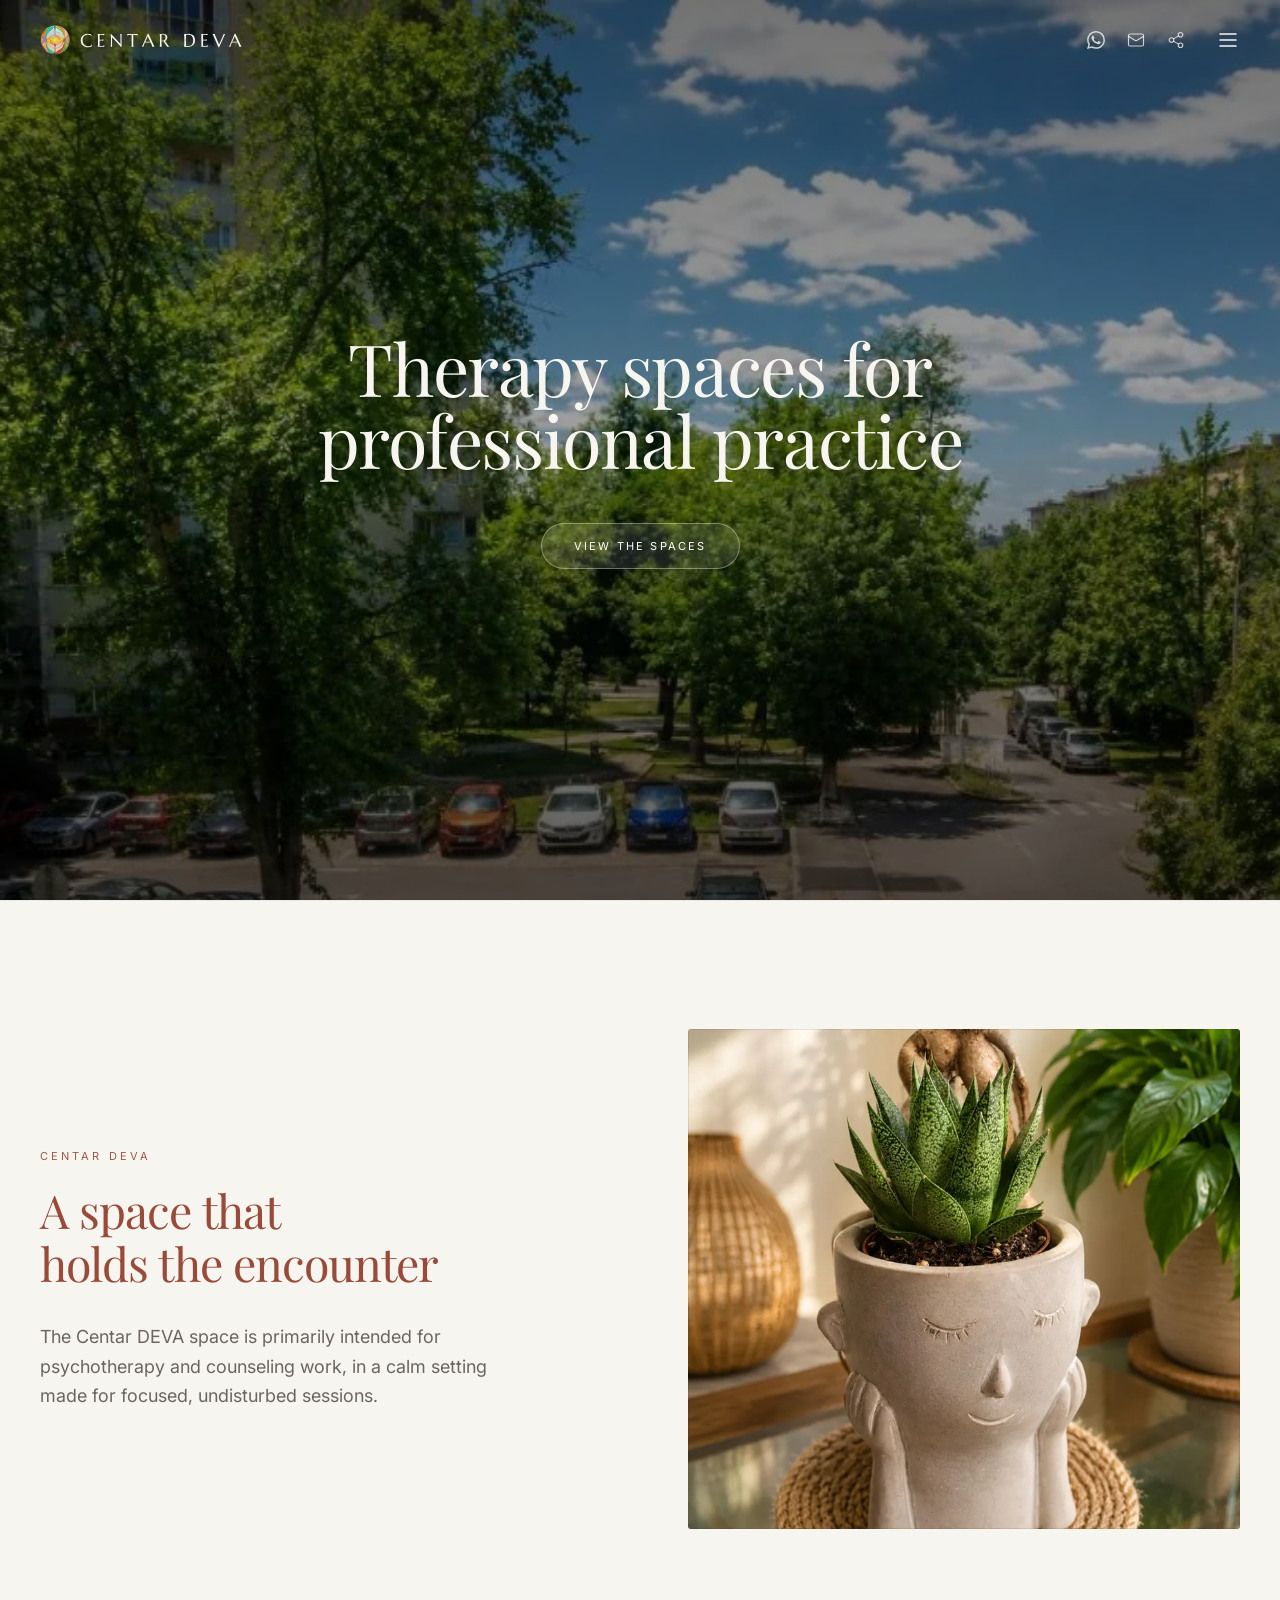
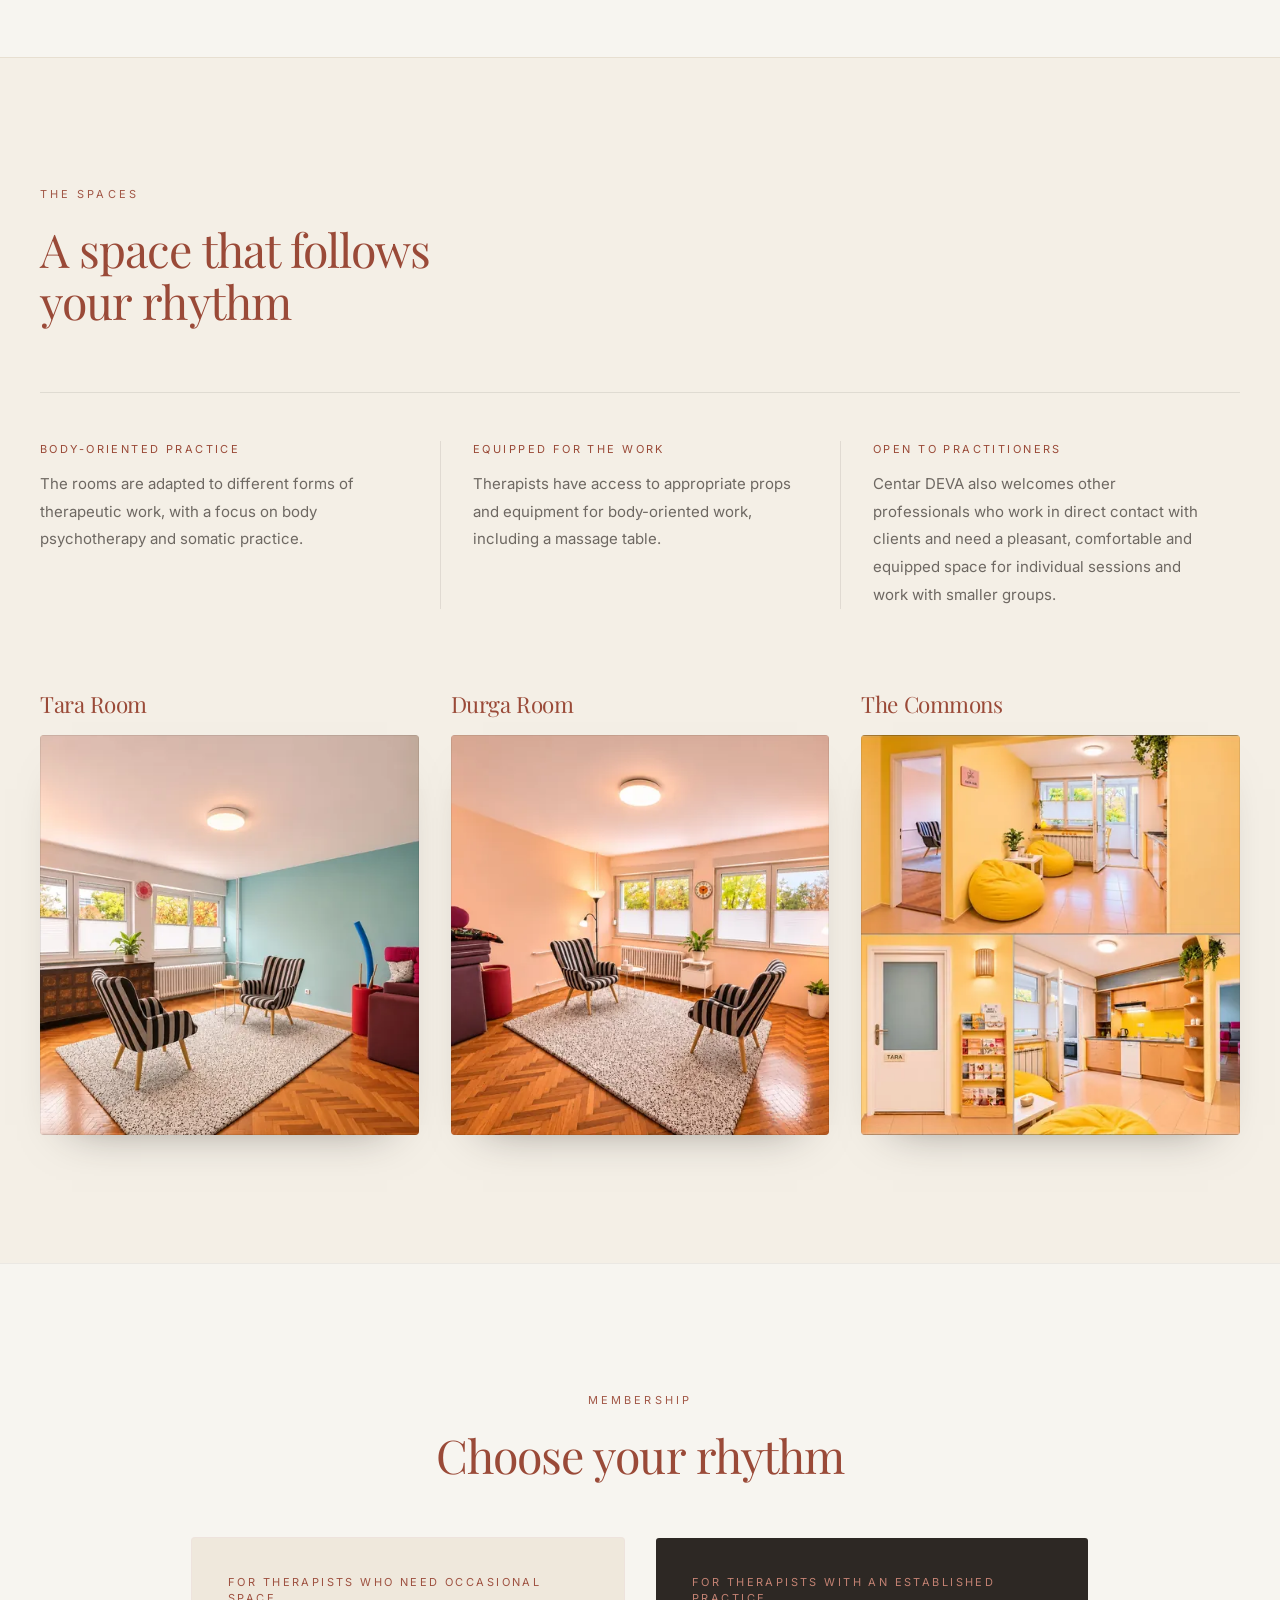
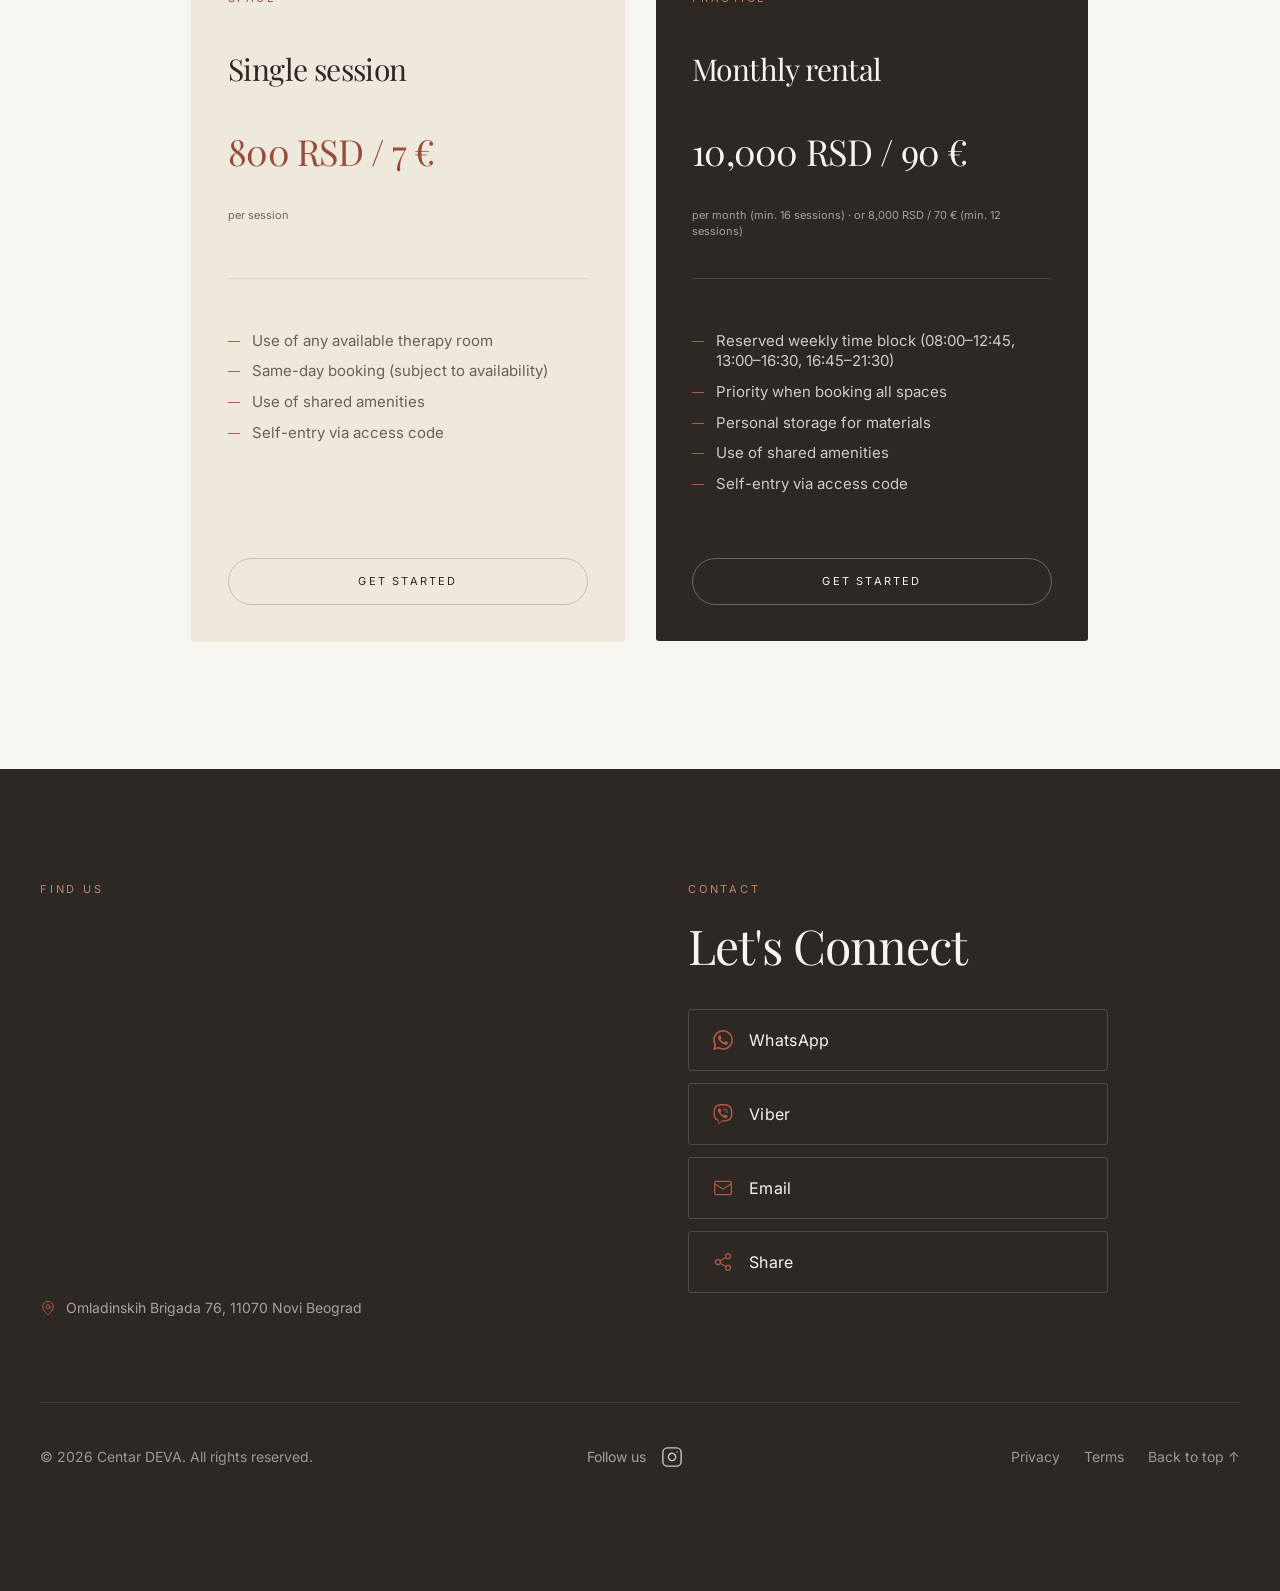
==== commit 0025a7cb: "Sync from devacentar-private/public/website/ @ c864bf4" ====
--- a/en/index.html
+++ b/en/index.html
@@ -41,7 +41,7 @@
 <script type="application/ld+json">{"@context":"https://schema.org","@graph":[{"@type":"WebSite","@id":"https://centardeva.com/#website","url":"https://centardeva.com/","name":"Centar DEVA","inLanguage":["sr-Latn","en"],"publisher":{"@id":"https://centardeva.com/#business"}},{"@type":"WebPage","@id":"https://centardeva.com/en/#page","url":"https://centardeva.com/en/","name":"Centar DEVA · Therapy spaces for professional practice","description":"Centar DEVA provides dedicated therapy and counseling rooms for practitioners, psychotherapists, and small therapeutic groups in Novi Beograd.","inLanguage":"en","isPartOf":{"@id":"https://centardeva.com/#website"},"about":{"@id":"https://centardeva.com/#business"},"primaryImageOfPage":"https://centardeva.com/assets/img/share.jpg"},{"@type":"LocalBusiness","@id":"https://centardeva.com/#business","name":"Centar DEVA","url":"https://centardeva.com/","logo":"https://centardeva.com/assets/img/logo.png","image":["https://centardeva.com/assets/img/share.jpg","https://centardeva.com/assets/img/space-1.jpg","https://centardeva.com/assets/img/space-2.jpg","https://centardeva.com/assets/img/space-3.jpg"],"description":"Centar DEVA provides dedicated therapy and counseling rooms for practitioners, psychotherapists, and small therapeutic groups in Novi Beograd.","address":{"@type":"PostalAddress","streetAddress":"Omladinskih Brigada 76","postalCode":"11070","addressLocality":"Novi Beograd","addressRegion":"Beograd","addressCountry":"RS"},"telephone":"+381641403475","email":"devacentar@gmail.com","hasMap":"https://maps.google.com/?q=Omladinskih+Brigada+76+11070+Novi+Beograd","priceRange":"800 RSD / 7 € – 10,000 RSD / 90 €","currenciesAccepted":"RSD, EUR","knowsLanguage":["sr","en"],"areaServed":{"@type":"City","name":"Beograd"}}]}</script>
 </head>
 <body>
-<div id="root"><div class="bg-[#F7F5F0] min-h-screen"><a href="#main" class="deva-skip">Skip to content</a><nav data-nav aria-label="Main navigation" class="fixed top-0 left-0 right-0 z-50 transition-all duration-700 ease-out bg-transparent"><div class="max-w-[1400px] mx-auto flex items-center justify-between px-6 md:px-10 py-5 opacity-100"><a href="../en/" data-tone-top="text-[#F7F5F0]" data-tone-scrolled="text-[#2D2824]" class="deva-brand font-display text-lg tracking-[0.06em] transition-colors duration-500 text-[#F7F5F0]"><img src="../assets/img/logo-header.png" width="30" height="30" alt="" class="deva-logo"><svg class="deva-name" viewBox="0 0 881 71" aria-hidden="true" focusable="false"><path data-tone-top="deva-c-hero" data-tone-scrolled="deva-c-bar" class="deva-c-hero" d="M64 11 63 11Q59 7 54 5Q49 3 42 3Q36 3 31 5Q26 7 22 11Q19 14 16 20Q14 25 14 32Q14 39 16 46Q18 52 22 57Q26 62 32 64Q38 67 45 67Q48 67 51 67Q54 66 56 65Q59 64 61 62Q63 60 65 58L66 59L62 69Q58 70 54 71Q49 72 45 72Q36 72 28 69Q21 66 15 62Q10 57 7 50Q4 43 4 35Q4 30 5 26Q6 21 9 17Q11 13 14 10Q18 7 22 4Q26 2 32 0Q37 -1 43 -1Q52 -1 60 2Z M97 0Q103 0 109 0Q115 0 120 0Q125 0 128 0Q132 -1 133 -1L131 6Q129 5 127 5Q125 5 123 4Q120 4 116 4Q115 4 114 4Q112 4 111 4Q109 4 107 5V31Q112 31 116 31Q120 31 123 30Q126 30 129 30L127 37Q124 36 120 36Q117 36 114 35Q110 35 107 35V66Q113 66 118 65Q122 65 126 64Q130 63 134 62L132 70Q132 70 130 70Q129 70 128 70Q126 70 125 70Q123 70 122 70Q120 70 119 70Q118 70 118 70H97V70Q97 69 97 67Q97 66 98 64Q98 61 98 58Q98 55 98 51V19Q98 15 98 12Q98 9 98 7Q97 4 97 3Q97 1 97 0V0Z M170 0 221 54V19Q221 15 221 12Q221 9 220 7Q220 4 220 3Q220 1 219 0V0H228V0Q228 1 227 3Q227 4 227 7Q227 9 227 12Q227 15 227 19V71H225L175 18V51Q175 55 175 58Q175 61 175 64Q175 66 175 67Q176 69 176 70V70H167V70Q168 69 168 67Q168 66 168 64Q169 61 169 58Q169 55 169 51V19Q169 15 169 12Q169 9 168 7Q168 4 168 3Q168 1 167 0V0Z M282 4Q276 4 272 5Q267 5 264 6Q260 7 257 8L258 0Q259 0 260 0Q261 0 262 0Q264 0 265 0Q267 0 268 0Q270 0 271 0Q272 0 272 0H300Q301 0 302 0Q303 0 304 0Q306 0 307 0Q309 0 311 0Q312 0 313 0Q314 0 315 0L316 8Q313 7 309 6Q306 5 301 5Q297 4 291 4V51Q291 55 291 58Q291 61 291 64Q291 66 292 67Q292 69 292 70V70H281V70Q281 69 281 67Q281 66 282 64Q282 61 282 58Q282 55 282 51Z M394 70V70Q394 70 394 69Q394 69 394 68Q394 67 393 65Q393 63 392 60L386 47Q383 47 379 47Q374 47 369 47Q365 47 361 47Q358 47 355 47L349 60Q349 62 348 64Q347 66 347 68Q347 69 347 69Q347 70 347 70V70H337V70Q338 69 340 67Q341 64 342 61L370 -1H374L401 58Q402 60 403 62Q404 64 405 66Q405 67 406 68Q407 70 407 70V70ZM362 43Q365 43 368 43Q371 43 374 43Q377 43 379 43Q382 43 384 43L370 12L357 43Z M445 51Q445 55 446 58Q446 61 446 64Q446 66 446 67Q447 69 447 70V70H435V70Q435 69 436 67Q436 66 436 64Q436 61 436 58Q437 55 437 51V19Q437 15 436 12Q436 9 436 7Q436 4 436 3Q435 1 435 0V0L437 0Q438 0 439 0Q440 0 442 0Q443 0 447 0Q450 -1 455 -1Q460 -1 464 1Q468 2 471 4Q474 7 475 10Q477 14 477 18Q477 22 476 25Q475 28 473 30Q472 33 469 35Q467 37 464 38L481 62Q483 64 484 65Q485 66 486 67Q487 68 488 69Q489 69 490 70V70H476Q475 69 475 68Q474 66 473 65L456 40Q454 40 453 40Q452 40 451 40Q450 40 448 40Q447 40 445 40ZM445 36Q447 36 448 37Q449 37 451 37Q454 37 457 36Q460 34 463 32Q465 30 466 27Q467 23 467 19Q467 15 466 12Q465 9 464 7Q462 5 460 4Q457 3 454 3Q450 3 448 3Q446 3 445 4Z"/><path d="M579 4Q579 10 579 15Q579 17 579 19Q579 22 579 24Q579 26 578 28Q578 30 578 32Q578 35 579 40Q579 44 579 49Q579 54 579 58Q579 63 579 66Q580 66 581 66Q582 66 583 66Q585 66 586 66Q587 67 588 67Q591 67 595 66Q599 66 602 64Q605 63 608 61Q611 59 613 55Q616 52 617 47Q618 42 618 35Q618 27 616 22Q615 16 611 12Q608 8 602 6Q597 4 591 4Q589 4 588 4Q586 4 584 4Q583 4 581 4Q580 4 579 4ZM568 0Q569 0 570 0Q571 0 572 0Q573 0 573 0Q574 0 576 0Q579 0 581 0Q584 0 587 0Q590 -1 593 -1Q600 -1 606 1Q613 3 618 7Q622 11 625 17Q628 24 628 33Q628 40 627 46Q625 51 622 55Q620 59 616 62Q612 65 608 67Q603 69 598 70Q593 71 587 71Q586 71 583 71Q580 71 577 70Q574 70 572 70Q570 70 568 70V70Q568 69 569 67Q569 66 569 64Q569 61 569 58Q570 55 570 51V19Q570 15 569 12Q569 9 569 6Q569 4 569 3Q568 1 568 0Z M662 0Q668 0 674 0Q680 0 685 0Q690 0 693 0Q697 -1 698 -1L696 6Q694 5 692 5Q690 5 687 4Q685 4 681 4Q680 4 679 4Q677 4 675 4Q674 4 672 5V31Q677 31 681 31Q685 31 688 30Q691 30 694 30L692 37Q689 36 685 36Q682 36 679 35Q675 35 672 35V66Q678 66 682 65Q687 65 691 64Q695 63 699 62L697 70Q697 70 695 70Q694 70 693 70Q691 70 690 70Q688 70 687 70Q685 70 684 70Q683 70 683 70H662V70Q662 69 662 67Q662 66 663 64Q663 61 663 58Q663 55 663 51V19Q663 15 663 12Q663 9 663 7Q662 4 662 3Q662 1 662 0V0Z M737 0V0Q737 0 737 1Q737 1 737 2Q737 3 737 5Q738 7 739 10L760 58L781 10Q782 8 783 6Q784 4 784 2Q784 1 784 1Q783 0 783 0V0H793V0Q792 1 791 4Q790 6 788 9L760 72H756L730 12Q729 10 728 8Q727 6 726 4Q725 3 725 2Q724 0 724 0V0Z M869 70V70Q869 70 869 69Q869 69 869 68Q869 67 869 65Q868 63 867 60L861 47Q858 47 854 47Q849 47 844 47Q840 47 837 47Q833 47 830 47L824 60Q824 62 823 64Q822 66 822 68Q822 69 822 69Q822 70 822 70V70H812V70Q813 69 815 67Q816 64 818 61L845 -1H849L876 58Q877 60 878 62Q879 64 880 66Q881 67 881 68Q882 70 882 70V70ZM837 43Q840 43 843 43Q846 43 849 43Q852 43 854 43Q857 43 859 43L845 12L832 43Z"/></svg><span class="deva-sr">Centar DEVA</span></a><div class="flex items-center deva-nav-right"><ul class="deva-nav-icons"><li><a href="https://wa.me/381641403475" target="_blank" rel="noopener noreferrer" aria-label="WhatsApp: +381 64 140 3475 (opens in a new tab)" title="WhatsApp: +381 64 140 3475 (opens in a new tab)" data-tone-top="text-[#F7F5F0]/80" data-tone-scrolled="text-[#2D2824]/70" class="deva-nav-icon transition-colors duration-500 hover:text-[#B05A47] text-[#F7F5F0]/80"><svg xmlns="http://www.w3.org/2000/svg" width="18" height="18" viewBox="0 0 24 24" fill="currentColor" aria-hidden="true" focusable="false" class="brand-whatsapp"><path d="M17.472 14.382c-.297-.149-1.758-.867-2.03-.967-.273-.099-.471-.148-.67.15-.197.297-.767.966-.94 1.164-.173.199-.347.223-.644.075-.297-.15-1.255-.463-2.39-1.475-.883-.788-1.48-1.761-1.653-2.059-.173-.297-.018-.458.13-.606.134-.133.298-.347.446-.52.149-.174.198-.298.298-.497.099-.198.05-.371-.025-.52-.075-.149-.669-1.612-.916-2.207-.242-.579-.487-.5-.669-.51-.173-.008-.371-.01-.57-.01-.198 0-.52.074-.792.372-.272.297-1.04 1.016-1.04 2.479 0 1.462 1.065 2.875 1.213 3.074.149.198 2.096 3.2 5.077 4.487.709.306 1.262.489 1.694.625.712.227 1.36.195 1.871.118.571-.085 1.758-.719 2.006-1.413.248-.694.248-1.289.173-1.413-.074-.124-.272-.198-.57-.347m-5.421 7.403h-.004a9.87 9.87 0 01-5.031-1.378l-.361-.214-3.741.982.998-3.648-.235-.374a9.86 9.86 0 01-1.51-5.26c.001-5.45 4.436-9.884 9.888-9.884 2.64 0 5.122 1.03 6.988 2.898a9.825 9.825 0 012.893 6.994c-.003 5.45-4.437 9.884-9.885 9.884m8.413-18.297A11.815 11.815 0 0012.05 0C5.495 0 .16 5.335.157 11.892c0 2.096.547 4.142 1.588 5.945L.057 24l6.305-1.654a11.882 11.882 0 005.683 1.448h.005c6.554 0 11.89-5.335 11.893-11.893a11.821 11.821 0 00-3.48-8.413Z"></path></svg></a></li><li><a href="viber://chat?number=%2B381641403475" aria-label="Viber: +381 64 140 3475" title="Viber: +381 64 140 3475" data-tone-top="text-[#F7F5F0]/80" data-tone-scrolled="text-[#2D2824]/70" class="deva-nav-icon transition-colors duration-500 hover:text-[#B05A47] text-[#F7F5F0]/80"><svg xmlns="http://www.w3.org/2000/svg" width="18" height="18" viewBox="0 0 24 24" fill="currentColor" aria-hidden="true" focusable="false" class="brand-viber"><path d="M11.4 0C9.473.028 5.333.344 3.02 2.467 1.302 4.187.696 6.7.633 9.817.57 12.933.488 18.776 6.12 20.36h.003l-.004 2.416s-.037.977.61 1.177c.777.242 1.234-.5 1.98-1.302.407-.44.972-1.084 1.397-1.58 3.85.326 6.812-.416 7.15-.525.776-.252 5.176-.816 5.892-6.657.74-6.02-.36-9.83-2.34-11.546-.596-.55-3.006-2.3-8.375-2.323 0 0-.395-.025-1.037-.017zm.058 1.693c.545-.004.88.017.88.017 4.542.02 6.717 1.388 7.222 1.846 1.675 1.435 2.53 4.868 1.906 9.897v.002c-.604 4.878-4.174 5.184-4.832 5.395-.28.09-2.882.737-6.153.524 0 0-2.436 2.94-3.197 3.704-.12.12-.26.167-.352.144-.13-.033-.166-.188-.165-.414l.02-4.018c-4.762-1.32-4.485-6.292-4.43-8.895.054-2.604.543-4.738 1.996-6.173 1.96-1.773 5.474-2.018 7.11-2.03zm.38 2.602c-.167 0-.303.135-.304.302 0 .167.133.303.3.305 1.624.01 2.946.537 4.028 1.592 1.073 1.046 1.62 2.468 1.633 4.334.002.167.14.3.307.3.166-.002.3-.138.3-.304-.014-1.984-.618-3.596-1.816-4.764-1.19-1.16-2.692-1.753-4.447-1.765zm-3.96.695c-.19-.032-.4.005-.616.117l-.01.002c-.43.247-.816.562-1.146.932-.002.004-.006.004-.008.008-.267.323-.42.638-.46.948-.008.046-.01.093-.007.14 0 .136.022.27.065.4l.013.01c.135.48.473 1.276 1.205 2.604.42.768.903 1.5 1.446 2.186.27.344.56.673.87.984l.132.132c.31.308.64.6.984.87.686.543 1.418 1.027 2.186 1.447 1.328.733 2.126 1.07 2.604 1.206l.01.014c.13.042.265.064.402.063.046.002.092 0 .138-.008.31-.036.627-.19.948-.46.004 0 .003-.002.008-.005.37-.33.683-.72.93-1.148l.003-.01c.225-.432.15-.842-.18-1.12-.004 0-.698-.58-1.037-.83-.36-.255-.73-.492-1.113-.71-.51-.285-1.032-.106-1.248.174l-.447.564c-.23.283-.657.246-.657.246-3.12-.796-3.955-3.955-3.955-3.955s-.037-.426.248-.656l.563-.448c.277-.215.456-.737.17-1.248-.217-.383-.454-.756-.71-1.115-.25-.34-.826-1.033-.83-1.035-.137-.165-.31-.265-.502-.297zm4.49.88c-.158.002-.29.124-.3.282-.01.167.115.312.282.324 1.16.085 2.017.466 2.645 1.15.63.688.93 1.524.906 2.57-.002.168.13.306.3.31.166.003.305-.13.31-.297.025-1.175-.334-2.193-1.067-2.994-.74-.81-1.777-1.253-3.05-1.346h-.024zm.463 1.63c-.16.002-.29.127-.3.287-.008.167.12.31.288.32.523.028.875.175 1.113.422.24.245.388.62.416 1.164.01.167.15.295.318.287.167-.008.295-.15.287-.317-.03-.644-.215-1.178-.58-1.557-.367-.378-.893-.574-1.52-.607h-.018z"></path></svg></a></li><li><a href="mailto:devacentar@gmail.com" aria-label="Email: devacentar@gmail.com" title="Email: devacentar@gmail.com" data-tone-top="text-[#F7F5F0]/80" data-tone-scrolled="text-[#2D2824]/70" class="deva-nav-icon transition-colors duration-500 hover:text-[#B05A47] text-[#F7F5F0]/80"><svg xmlns="http://www.w3.org/2000/svg" width="18" height="18" viewBox="0 0 24 24" fill="none" stroke="currentColor" stroke-width="1.5" stroke-linecap="round" stroke-linejoin="round" aria-hidden="true" focusable="false" class="lucide lucide-mail"><rect width="20" height="16" x="2" y="4" rx="2"></rect><path d="m22 7-8.97 5.7a1.94 1.94 0 0 1-2.06 0L2 7"></path></svg></a></li><li><button type="button" data-share data-copied="Link copied" aria-label="Share this page" title="Share this page" data-tone-top="text-[#F7F5F0]/80" data-tone-scrolled="text-[#2D2824]/70" class="deva-nav-icon transition-colors duration-500 hover:text-[#B05A47] text-[#F7F5F0]/80"><svg xmlns="http://www.w3.org/2000/svg" width="18" height="18" viewBox="0 0 24 24" fill="none" stroke="currentColor" stroke-width="1.5" stroke-linecap="round" stroke-linejoin="round" aria-hidden="true" focusable="false" class="lucide lucide-share-2"><circle cx="18" cy="5" r="3"></circle><circle cx="6" cy="12" r="3"></circle><circle cx="18" cy="19" r="3"></circle><line x1="8.59" x2="15.42" y1="13.51" y2="17.49"></line><line x1="15.41" x2="8.59" y1="6.51" y2="10.49"></line></svg></button></li></ul><button type="button" data-menu-open aria-expanded="false" aria-controls="site-menu" aria-haspopup="dialog" aria-label="Menu" data-tone-top="text-[#F7F5F0]" data-tone-scrolled="text-[#2D2824]" class="deva-nav-icon deva-burger transition-colors duration-500 hover:text-[#B05A47] text-[#F7F5F0]"><svg xmlns="http://www.w3.org/2000/svg" width="24" height="24" viewBox="0 0 24 24" fill="none" stroke="currentColor" stroke-width="1.5" stroke-linecap="round" stroke-linejoin="round" aria-hidden="true" focusable="false" class="lucide lucide-menu"><line x1="4" x2="20" y1="12" y2="12"></line><line x1="4" x2="20" y1="6" y2="6"></line><line x1="4" x2="20" y1="18" y2="18"></line></svg></button></div></div></nav><div data-menu id="site-menu" role="dialog" aria-modal="true" aria-label="Menu" hidden class="fixed inset-0 z-[100] bg-[#F7F5F0]/95 backdrop-blur-xl flex flex-col items-center justify-center"><div class="absolute top-6 right-6 md:right-10 flex items-center"><button type="button" data-menu-close aria-label="Close" class="deva-nav-icon text-[#2D2824] hover:text-[#9A4A38] transition-colors"><svg xmlns="http://www.w3.org/2000/svg" width="24" height="24" viewBox="0 0 24 24" fill="none" stroke="currentColor" stroke-width="1.5" stroke-linecap="round" stroke-linejoin="round" aria-hidden="true" focusable="false" class="lucide lucide-x"><path d="M18 6 6 18"></path><path d="m6 6 12 12"></path></svg></button></div><div class="flex flex-col items-center gap-10"><a href="#spaces" data-scroll-to="#spaces" data-menu-item data-delay="0" class="font-display text-4xl md:text-5xl text-[#2D2824] hover:text-[#9A4A38] transition-colors duration-500 tracking-tight">Spaces</a><a href="#membership" data-scroll-to="#membership" data-menu-item data-delay="0.08" class="font-display text-4xl md:text-5xl text-[#2D2824] hover:text-[#9A4A38] transition-colors duration-500 tracking-tight">Membership</a><a href="#contact" data-scroll-to="#contact" data-menu-item data-delay="0.16" class="font-display text-4xl md:text-5xl text-[#2D2824] hover:text-[#9A4A38] transition-colors duration-500 tracking-tight">Contact</a></div><div class="deva-langs" role="group" aria-label="Language"><a href="../rs/" hreflang="sr-Latn" lang="sr-Latn" class="deva-lang">Srpski</a><span class="deva-lang-sep" aria-hidden="true">·</span><span class="deva-lang deva-lang-current" lang="en" aria-current="true">English</span></div></div><main id="main" tabindex="-1"><section class="relative h-screen w-full overflow-hidden"><div data-parallax class="absolute inset-0 will-change-transform" style="transform: translateY(0px);"><img src="../assets/img/hero.jpg" srcset="../assets/img/opt/hero-640.webp 640w, ../assets/img/opt/hero-1024.webp 1024w" sizes="100vw" width="1024" height="547" alt="Sunlit street scene near the therapy space" class="w-full h-[120%] object-cover" fetchpriority="high"><div class="absolute inset-0 bg-gradient-to-b from-black/55 via-black/35 to-black/65"></div></div><div class="relative z-10 flex flex-col items-center justify-center h-full px-6 text-center opacity-100"><h1 class="leading-[1.05] max-w-4xl [font-family:'Playfair_Display',_Georgia,_'Times_New_Roman',_serif] font-normal text-[#F7F5F0] text-4xl sm:text-5xl md:text-6xl lg:text-7xl" style="letter-spacing: -0.02em;">Therapy spaces for <br>professional practice</h1><a href="#spaces" data-scroll-to="#spaces" data-intro="20,1,0.7" class="mt-12 px-8 py-3.5 font-body text-[11px] tracking-[0.2em] uppercase rounded-full bg-white/10 text-white border border-white/35 transition-all duration-500 hover:bg-transparent hover:border-white/60">View the Spaces</a></div></section><section class="border-t border-[#EBE8E3] bg-[#F7F5F0]"><div data-reveal-group="philosophy" data-margin="-100px" class="max-w-[1400px] mx-auto px-6 md:px-10 py-24 md:py-32"><div class="grid grid-cols-1 lg:grid-cols-2 gap-14 lg:gap-24 items-center"><div data-reveal="30,1,0,philosophy"><div class=""><p class="font-body text-[#9A4A38]/80 text-[11px] tracking-[0.28em] uppercase mb-5">Centar DEVA</p><h2 class="font-display text-[#9A4A38] text-3xl md:text-[2.35rem] lg:text-[2.9rem] leading-[1.14]" style="letter-spacing: -0.02em;">A space that <br>holds the encounter</h2></div><p class="mt-8 font-body text-[#2D2824]/70 text-lg leading-relaxed max-w-md">The Centar DEVA space is primarily intended for psychotherapy and counseling work, in a calm setting made for focused, undisturbed sessions.</p></div><div class="relative overflow-hidden rounded-[3px]" data-reveal="30,1,0.2,philosophy"><img src="../assets/img/philosophy.jpg" srcset="../assets/img/opt/philosophy-480.webp 480w, ../assets/img/opt/philosophy-800.webp 800w, ../assets/img/opt/philosophy-1200.webp 1200w" sizes="(min-width: 1024px) 50vw, 100vw" width="1200" height="1600" alt="Warm interior of the Centar DEVA therapy space" class="w-full h-[340px] md:h-[440px] lg:h-[500px] object-cover" loading="lazy" decoding="async"><div class="absolute inset-0 ring-1 ring-inset ring-[#2D2824]/10 pointer-events-none"></div></div></div></div></section><section id="spaces" class="border-t border-[#E7DFD1] bg-[#F4EFE6]"><div data-reveal-group="spaces" data-margin="-100px" class="max-w-[1400px] mx-auto px-6 md:px-10 py-24 md:py-32"><div data-reveal="26,1,0,spaces"><div class=""><p class="font-body text-[#9A4A38]/80 text-[11px] tracking-[0.28em] uppercase mb-5">The Spaces</p><h2 class="font-display text-[#9A4A38] text-3xl md:text-[2.35rem] lg:text-[2.9rem] leading-[1.14]" style="letter-spacing: -0.02em;">A space that follows <br>your rhythm</h2></div></div><div class="mt-14 md:mt-16 grid grid-cols-1 sm:grid-cols-3 gap-10 md:gap-0 border-t border-[#2D2824]/10 pt-10 md:pt-12" data-reveal="20,1,0.2,spaces"><div class="md:px-8 md:pl-0"><h3 class="font-body text-[11px] tracking-[0.22em] uppercase text-[#9A4A38] mb-3">Body-oriented practice</h3><p class="font-body text-[#2D2824]/60 text-[15px] leading-[1.85] max-w-sm">The rooms are adapted to different forms of therapeutic work, with a focus on body psychotherapy and somatic practice.</p></div><div class="md:px-8 md:border-l md:border-[#2D2824]/10"><h3 class="font-body text-[11px] tracking-[0.22em] uppercase text-[#9A4A38] mb-3">Equipped for the work</h3><p class="font-body text-[#2D2824]/60 text-[15px] leading-[1.85] max-w-sm">Therapists have access to appropriate props and equipment for body-oriented work, including a massage table.</p></div><div class="md:px-8 md:border-l md:border-[#2D2824]/10"><h3 class="font-body text-[11px] tracking-[0.22em] uppercase text-[#9A4A38] mb-3">Open to practitioners</h3><p class="font-body text-[#2D2824]/60 text-[15px] leading-[1.85] max-w-sm">Centar DEVA also welcomes other professionals who work in direct contact with clients and need a pleasant, comfortable and equipped space for individual sessions and work with smaller groups.</p></div></div><div class="mt-16 md:mt-20 grid grid-cols-1 sm:grid-cols-2 lg:grid-cols-3 gap-10 md:gap-8"><div class="group" data-reveal="24,1,0.3,spaces"><h3 class="font-display text-[#9A4A38] text-xl md:text-[1.4rem] leading-snug mb-4" style="letter-spacing: -0.02em;">Tara Room</h3><div class="relative overflow-hidden rounded-[4px] bg-[#EDE5D8] shadow-[0_22px_45px_-32px_rgba(45,40,36,0.55)]"><img src="../assets/img/space-1.jpg" srcset="../assets/img/opt/space-1-480.webp 480w, ../assets/img/opt/space-1-800.webp 800w, ../assets/img/opt/space-1-1095.webp 1095w" sizes="(min-width: 1024px) 33vw, (min-width: 640px) 50vw, 100vw" width="1095" height="1436" alt="Tara Room" class="w-full h-[280px] md:h-[340px] lg:h-[400px] object-cover transition-transform duration-1000 ease-out group-hover:scale-[1.04]" loading="lazy" decoding="async"><div class="absolute inset-0 ring-1 ring-inset ring-[#2D2824]/10 pointer-events-none"></div></div></div><div class="group" data-reveal="24,1,0.42,spaces"><h3 class="font-display text-[#9A4A38] text-xl md:text-[1.4rem] leading-snug mb-4" style="letter-spacing: -0.02em;">Durga Room</h3><div class="relative overflow-hidden rounded-[4px] bg-[#EDE5D8] shadow-[0_22px_45px_-32px_rgba(45,40,36,0.55)]"><img src="../assets/img/space-2.jpg" srcset="../assets/img/opt/space-2-480.webp 480w, ../assets/img/opt/space-2-800.webp 800w, ../assets/img/opt/space-2-1095.webp 1095w" sizes="(min-width: 1024px) 33vw, (min-width: 640px) 50vw, 100vw" width="1095" height="1437" alt="Durga Room" class="w-full h-[280px] md:h-[340px] lg:h-[400px] object-cover transition-transform duration-1000 ease-out group-hover:scale-[1.04]" loading="lazy" decoding="async"><div class="absolute inset-0 ring-1 ring-inset ring-[#2D2824]/10 pointer-events-none"></div></div></div><div class="group" data-reveal="24,1,0.54,spaces"><h3 class="font-display text-[#9A4A38] text-xl md:text-[1.4rem] leading-snug mb-4" style="letter-spacing: -0.02em;">The Commons</h3><div class="relative overflow-hidden rounded-[4px] bg-[#EDE5D8] shadow-[0_22px_45px_-32px_rgba(45,40,36,0.55)]"><img src="../assets/img/space-3.jpg" srcset="../assets/img/opt/space-3-480.webp 480w, ../assets/img/opt/space-3-800.webp 800w, ../assets/img/opt/space-3-1254.webp 1254w" sizes="(min-width: 1024px) 33vw, (min-width: 640px) 50vw, 100vw" width="1254" height="1254" alt="The Commons" class="w-full h-[280px] md:h-[340px] lg:h-[400px] object-cover transition-transform duration-1000 ease-out group-hover:scale-[1.04]" loading="lazy" decoding="async"><div class="absolute inset-0 ring-1 ring-inset ring-[#2D2824]/10 pointer-events-none"></div></div></div></div></div></section><section id="membership" class="border-t border-[#EBE8E3] bg-[#F7F5F0]"><div data-reveal-group="membership" data-margin="-100px" class="max-w-[1400px] mx-auto px-6 md:px-10 py-24 md:py-32"><div class="mb-12 md:mb-14" data-reveal="30,1,0,membership"><div class="text-center"><p class="font-body text-[#9A4A38]/80 text-[11px] tracking-[0.28em] uppercase mb-5">Membership</p><h2 class="font-display text-[#9A4A38] text-3xl md:text-[2.35rem] lg:text-[2.9rem] leading-[1.14]" style="letter-spacing: -0.02em;">Choose your rhythm</h2></div></div><div class="grid grid-cols-1 md:grid-cols-2 gap-6 lg:gap-8 max-w-4xl mx-auto md:grid-rows-[auto_auto_auto_auto_auto_1fr_auto]"><div class="rounded-[3px] p-7 md:p-9 flex flex-col md:grid md:grid-rows-subgrid md:row-span-7 bg-[#EFE8DC] ring-1 ring-[#9A4A38]/10" data-reveal="30,0.9,0,membership"><p class="font-body text-[11px] tracking-[0.22em] uppercase mb-3 text-[#B05A47]">For therapists who need occasional space</p><h3 class="font-display text-2xl md:text-3xl leading-tight" style="letter-spacing: -0.02em;">Single session</h3><div class="mt-3 font-display text-3xl md:text-4xl leading-none text-[#9A4A38]" style="letter-spacing: -0.02em;">800 RSD / 7 €</div><div class="font-body text-[11px] mt-1 leading-[1.5] text-[#2D2824]/55">per session</div><div class="w-full border-t mt-1.5 border-[#2D2824]/10"></div><ul class="space-y-2.5 mt-5"><li class="flex items-start gap-3"><span class="mt-2.5 w-3 h-px flex-shrink-0 bg-[#B05A47]"></span><span class="font-body text-[15px] leading-snug text-[#2D2824]/70">Use of any available therapy room</span></li><li class="flex items-start gap-3"><span class="mt-2.5 w-3 h-px flex-shrink-0 bg-[#B05A47]"></span><span class="font-body text-[15px] leading-snug text-[#2D2824]/70">Same-day booking (subject to availability)</span></li><li class="flex items-start gap-3"><span class="mt-2.5 w-3 h-px flex-shrink-0 bg-[#B05A47]"></span><span class="font-body text-[15px] leading-snug text-[#2D2824]/70">Use of shared amenities</span></li><li class="flex items-start gap-3"><span class="mt-2.5 w-3 h-px flex-shrink-0 bg-[#B05A47]"></span><span class="font-body text-[15px] leading-snug text-[#2D2824]/70">Self-entry via access code</span></li></ul><a href="#contact" data-scroll-to="#contact" class="mt-8 w-full py-3.5 rounded-full font-body text-[11px] tracking-[0.2em] uppercase text-center transition-colors duration-500 block border border-[#2D2824]/20 text-[#2D2824] hover:bg-[#2D2824] hover:text-[#F7F5F0] hover:border-[#2D2824]">Get Started</a></div><div class="rounded-[3px] p-7 md:p-9 flex flex-col md:grid md:grid-rows-subgrid md:row-span-7 bg-[#2D2824] text-[#F7F5F0]" data-reveal="30,0.9,0.15,membership"><p class="font-body text-[11px] tracking-[0.22em] uppercase mb-3 text-[#B05A47]">For therapists with an established practice</p><h3 class="font-display text-2xl md:text-3xl leading-tight" style="letter-spacing: -0.02em;">Monthly rental</h3><div class="mt-3 font-display text-3xl md:text-4xl leading-none text-[#F7F5F0]" style="letter-spacing: -0.02em;">10,000 RSD / 90 €</div><div class="font-body text-[11px] mt-1 leading-[1.5] text-[#F7F5F0]/60">per month (min. 16 sessions) · or 8,000 RSD / 70 € (min. 12 sessions)</div><div class="w-full border-t mt-1.5 border-[#F7F5F0]/15"></div><ul class="space-y-2.5 mt-5"><li class="flex items-start gap-3"><span class="mt-2.5 w-3 h-px flex-shrink-0 bg-[#B05A47]"></span><span class="font-body text-[15px] leading-snug text-[#F7F5F0]/80">Reserved weekly time block (08:00–12:45, 13:00–16:30, 16:45–21:30)</span></li><li class="flex items-start gap-3"><span class="mt-2.5 w-3 h-px flex-shrink-0 bg-[#B05A47]"></span><span class="font-body text-[15px] leading-snug text-[#F7F5F0]/80">Priority when booking all spaces</span></li><li class="flex items-start gap-3"><span class="mt-2.5 w-3 h-px flex-shrink-0 bg-[#B05A47]"></span><span class="font-body text-[15px] leading-snug text-[#F7F5F0]/80">Personal storage for materials</span></li><li class="flex items-start gap-3"><span class="mt-2.5 w-3 h-px flex-shrink-0 bg-[#B05A47]"></span><span class="font-body text-[15px] leading-snug text-[#F7F5F0]/80">Use of shared amenities</span></li><li class="flex items-start gap-3"><span class="mt-2.5 w-3 h-px flex-shrink-0 bg-[#B05A47]"></span><span class="font-body text-[15px] leading-snug text-[#F7F5F0]/80">Self-entry via access code</span></li></ul><a href="#contact" data-scroll-to="#contact" class="mt-8 w-full py-3.5 rounded-full font-body text-[11px] tracking-[0.2em] uppercase text-center transition-colors duration-500 block border border-[#F7F5F0]/30 text-[#F7F5F0] hover:border-[#F7F5F0]/60">Get Started</a></div></div></div></section></main><footer id="contact" class="bg-[#2D2824] text-[#F7F5F0]"><div data-reveal-group="footer" data-margin="-80px" class="max-w-[1400px] mx-auto px-6 md:px-10 py-20 md:py-28"><div class="grid grid-cols-1 lg:grid-cols-2 gap-16 lg:gap-24"><div data-reveal="30,1,0,footer"><p class="font-body text-[#B05A47] text-[11px] tracking-[0.25em] uppercase mb-6">Find Us</p><div class="rounded-[3px] overflow-hidden h-[300px] md:h-[360px] bg-[#2D2824] relative"><iframe title="Centar DEVA on the map" src="https://maps.google.com/maps?q=Omladinskih%20Brigada%2076%2011070%20Novi%20Beograd&amp;z=15&amp;output=embed" class="w-full h-full border-0 grayscale opacity-70" loading="lazy" referrerpolicy="no-referrer-when-downgrade"></iframe></div><a href="https://maps.google.com/?q=Omladinskih+Brigada+76+11070+Novi+Beograd" target="_blank" rel="noopener noreferrer" class="deva-address"><svg xmlns="http://www.w3.org/2000/svg" width="16" height="16" viewBox="0 0 24 24" fill="none" stroke="currentColor" stroke-width="1.5" stroke-linecap="round" stroke-linejoin="round" aria-hidden="true" focusable="false" class="lucide lucide-map-pin deva-contact-icon"><path d="M20 10c0 4.993-5.539 10.193-7.399 11.799a1 1 0 0 1-1.202 0C9.539 20.193 4 14.993 4 10a8 8 0 0 1 16 0"></path><circle cx="12" cy="10" r="3"></circle></svg><span>Omladinskih Brigada 76, 11070 Novi Beograd</span></a></div><div class="flex flex-col justify-between" data-reveal="30,1,0.2,footer"><div><p class="font-body text-[#B05A47] text-[11px] tracking-[0.25em] uppercase mb-6">Contact</p><h2 class="font-display text-3xl md:text-4xl lg:text-5xl leading-tight mb-10" style="letter-spacing: -0.02em;">Let's Connect</h2><div class="deva-contact"><a href="https://wa.me/381641403475" target="_blank" rel="noopener noreferrer" class="deva-contact-btn"><svg xmlns="http://www.w3.org/2000/svg" width="20" height="20" viewBox="0 0 24 24" fill="currentColor" aria-hidden="true" focusable="false" class="brand-whatsapp deva-contact-icon"><path d="M17.472 14.382c-.297-.149-1.758-.867-2.03-.967-.273-.099-.471-.148-.67.15-.197.297-.767.966-.94 1.164-.173.199-.347.223-.644.075-.297-.15-1.255-.463-2.39-1.475-.883-.788-1.48-1.761-1.653-2.059-.173-.297-.018-.458.13-.606.134-.133.298-.347.446-.52.149-.174.198-.298.298-.497.099-.198.05-.371-.025-.52-.075-.149-.669-1.612-.916-2.207-.242-.579-.487-.5-.669-.51-.173-.008-.371-.01-.57-.01-.198 0-.52.074-.792.372-.272.297-1.04 1.016-1.04 2.479 0 1.462 1.065 2.875 1.213 3.074.149.198 2.096 3.2 5.077 4.487.709.306 1.262.489 1.694.625.712.227 1.36.195 1.871.118.571-.085 1.758-.719 2.006-1.413.248-.694.248-1.289.173-1.413-.074-.124-.272-.198-.57-.347m-5.421 7.403h-.004a9.87 9.87 0 01-5.031-1.378l-.361-.214-3.741.982.998-3.648-.235-.374a9.86 9.86 0 01-1.51-5.26c.001-5.45 4.436-9.884 9.888-9.884 2.64 0 5.122 1.03 6.988 2.898a9.825 9.825 0 012.893 6.994c-.003 5.45-4.437 9.884-9.885 9.884m8.413-18.297A11.815 11.815 0 0012.05 0C5.495 0 .16 5.335.157 11.892c0 2.096.547 4.142 1.588 5.945L.057 24l6.305-1.654a11.882 11.882 0 005.683 1.448h.005c6.554 0 11.89-5.335 11.893-11.893a11.821 11.821 0 00-3.48-8.413Z"></path></svg><span>WhatsApp</span><span class="deva-sr"> (opens in a new tab)</span></a><a href="viber://chat?number=%2B381641403475" class="deva-contact-btn"><svg xmlns="http://www.w3.org/2000/svg" width="20" height="20" viewBox="0 0 24 24" fill="currentColor" aria-hidden="true" focusable="false" class="brand-viber deva-contact-icon"><path d="M11.4 0C9.473.028 5.333.344 3.02 2.467 1.302 4.187.696 6.7.633 9.817.57 12.933.488 18.776 6.12 20.36h.003l-.004 2.416s-.037.977.61 1.177c.777.242 1.234-.5 1.98-1.302.407-.44.972-1.084 1.397-1.58 3.85.326 6.812-.416 7.15-.525.776-.252 5.176-.816 5.892-6.657.74-6.02-.36-9.83-2.34-11.546-.596-.55-3.006-2.3-8.375-2.323 0 0-.395-.025-1.037-.017zm.058 1.693c.545-.004.88.017.88.017 4.542.02 6.717 1.388 7.222 1.846 1.675 1.435 2.53 4.868 1.906 9.897v.002c-.604 4.878-4.174 5.184-4.832 5.395-.28.09-2.882.737-6.153.524 0 0-2.436 2.94-3.197 3.704-.12.12-.26.167-.352.144-.13-.033-.166-.188-.165-.414l.02-4.018c-4.762-1.32-4.485-6.292-4.43-8.895.054-2.604.543-4.738 1.996-6.173 1.96-1.773 5.474-2.018 7.11-2.03zm.38 2.602c-.167 0-.303.135-.304.302 0 .167.133.303.3.305 1.624.01 2.946.537 4.028 1.592 1.073 1.046 1.62 2.468 1.633 4.334.002.167.14.3.307.3.166-.002.3-.138.3-.304-.014-1.984-.618-3.596-1.816-4.764-1.19-1.16-2.692-1.753-4.447-1.765zm-3.96.695c-.19-.032-.4.005-.616.117l-.01.002c-.43.247-.816.562-1.146.932-.002.004-.006.004-.008.008-.267.323-.42.638-.46.948-.008.046-.01.093-.007.14 0 .136.022.27.065.4l.013.01c.135.48.473 1.276 1.205 2.604.42.768.903 1.5 1.446 2.186.27.344.56.673.87.984l.132.132c.31.308.64.6.984.87.686.543 1.418 1.027 2.186 1.447 1.328.733 2.126 1.07 2.604 1.206l.01.014c.13.042.265.064.402.063.046.002.092 0 .138-.008.31-.036.627-.19.948-.46.004 0 .003-.002.008-.005.37-.33.683-.72.93-1.148l.003-.01c.225-.432.15-.842-.18-1.12-.004 0-.698-.58-1.037-.83-.36-.255-.73-.492-1.113-.71-.51-.285-1.032-.106-1.248.174l-.447.564c-.23.283-.657.246-.657.246-3.12-.796-3.955-3.955-3.955-3.955s-.037-.426.248-.656l.563-.448c.277-.215.456-.737.17-1.248-.217-.383-.454-.756-.71-1.115-.25-.34-.826-1.033-.83-1.035-.137-.165-.31-.265-.502-.297zm4.49.88c-.158.002-.29.124-.3.282-.01.167.115.312.282.324 1.16.085 2.017.466 2.645 1.15.63.688.93 1.524.906 2.57-.002.168.13.306.3.31.166.003.305-.13.31-.297.025-1.175-.334-2.193-1.067-2.994-.74-.81-1.777-1.253-3.05-1.346h-.024zm.463 1.63c-.16.002-.29.127-.3.287-.008.167.12.31.288.32.523.028.875.175 1.113.422.24.245.388.62.416 1.164.01.167.15.295.318.287.167-.008.295-.15.287-.317-.03-.644-.215-1.178-.58-1.557-.367-.378-.893-.574-1.52-.607h-.018z"></path></svg><span>Viber</span></a><a href="mailto:devacentar@gmail.com" class="deva-contact-btn"><svg xmlns="http://www.w3.org/2000/svg" width="20" height="20" viewBox="0 0 24 24" fill="none" stroke="currentColor" stroke-width="1.5" stroke-linecap="round" stroke-linejoin="round" aria-hidden="true" focusable="false" class="lucide lucide-mail deva-contact-icon"><rect width="20" height="16" x="2" y="4" rx="2"></rect><path d="m22 7-8.97 5.7a1.94 1.94 0 0 1-2.06 0L2 7"></path></svg><span>Email</span></a><button type="button" data-share data-copied="Link copied" class="deva-contact-btn"><svg xmlns="http://www.w3.org/2000/svg" width="20" height="20" viewBox="0 0 24 24" fill="none" stroke="currentColor" stroke-width="1.5" stroke-linecap="round" stroke-linejoin="round" aria-hidden="true" focusable="false" class="lucide lucide-share-2 deva-contact-icon"><circle cx="18" cy="5" r="3"></circle><circle cx="6" cy="12" r="3"></circle><circle cx="18" cy="19" r="3"></circle><line x1="8.59" x2="15.42" y1="13.51" y2="17.49"></line><line x1="15.41" x2="8.59" y1="6.51" y2="10.49"></line></svg><span>Share</span></button></div></div></div></div><div class="deva-footer-bar mt-20 pt-8 border-t border-[#F7F5F0]/10 flex flex-col items-center gap-4"><p class="font-body text-sm text-[#F7F5F0]/40 deva-footer-copy">© 2026 Centar DEVA. All rights reserved.</p><div class="deva-social"><span class="deva-social-label">Follow us</span><a href="https://www.instagram.com/centardeva" target="_blank" rel="noopener noreferrer" class="deva-social-link"><svg xmlns="http://www.w3.org/2000/svg" width="22" height="22" viewBox="0 0 24 24" fill="none" stroke="currentColor" stroke-width="1.5" stroke-linecap="round" stroke-linejoin="round" aria-hidden="true" focusable="false" class="lucide lucide-instagram deva-contact-icon"><rect width="20" height="20" x="2" y="2" rx="5" ry="5"></rect><path d="M16 11.37A4 4 0 1 1 12.63 8 4 4 0 0 1 16 11.37z"></path><line x1="17.5" x2="17.51" y1="6.5" y2="6.5"></line></svg><span class="deva-sr">Instagram @centardeva (opens in a new tab)</span></a></div><div class="flex items-center gap-6 deva-footer-links"><button data-modal-open="privacy" class="font-body text-sm text-[#F7F5F0]/40 hover:text-[#F7F5F0]/70 transition-colors duration-500">Privacy</button><button data-modal-open="terms" class="font-body text-sm text-[#F7F5F0]/40 hover:text-[#F7F5F0]/70 transition-colors duration-500">Terms</button><button data-scroll-top class="font-body text-sm text-[#F7F5F0]/40 hover:text-[#F7F5F0]/70 transition-colors duration-500">Back to top ↑</button></div></div></div><div data-modal="terms" role="dialog" aria-modal="true" aria-labelledby="dlg-terms" hidden class="fixed inset-0 z-[200] bg-[#262A22]/80 backdrop-blur-sm flex items-start md:items-center justify-center p-4 md:p-8 overflow-y-auto"><div data-modal-panel class="bg-[#F5F4EE] text-[#262A22] rounded-[6px] w-full max-w-2xl my-8 relative"><div class="sticky top-0 bg-[#F5F4EE] flex items-center justify-between px-8 md:px-10 pt-8 pb-4 border-b border-[#DDE0D5] rounded-t-[6px]"><div><p class="font-body text-[#5A7048] text-xs tracking-widest uppercase mb-1">Last updated: 23.8.2026.</p><h2 id="dlg-terms" class="font-display text-2xl md:text-3xl" style="letter-spacing: -0.02em;">Terms of Use</h2></div><button data-modal-close aria-label="Close" class="text-[#262A22] hover:text-[#5A7048] transition-colors duration-500 flex-shrink-0 ml-4"><svg xmlns="http://www.w3.org/2000/svg" width="22" height="22" viewBox="0 0 24 24" fill="none" stroke="currentColor" stroke-width="1.5" stroke-linecap="round" stroke-linejoin="round" aria-hidden="true" focusable="false" class="lucide lucide-x"><path d="M18 6 6 18"></path><path d="m6 6 12 12"></path></svg></button></div><div tabindex="0" class="px-8 md:px-10 py-8 max-h-[60vh] overflow-y-auto"><p class="font-body text-sm md:text-base text-[#262A22]/70 mb-8 leading-relaxed">Welcome to the website of Centar DEVA, a therapy space in Novi Beograd. By using this website and booking a space, you accept the following terms of use.</p><div class="space-y-6"><div><h3 class="font-display text-lg mb-2 text-[#262A22]">1. Purpose of the space</h3><p class="font-body text-sm md:text-base text-[#262A22]/70 leading-relaxed whitespace-pre-line">Centar DEVA is a space intended for psychotherapeutic, counseling, educational, and other professional work in the field of mental health and personal development.
+<div id="root"><div class="bg-[#F7F5F0] min-h-screen"><a href="#main" class="deva-skip">Skip to content</a><nav data-nav aria-label="Main navigation" class="fixed top-0 left-0 right-0 z-50 transition-all duration-700 ease-out bg-transparent"><div class="max-w-[1400px] mx-auto flex items-center justify-between px-6 md:px-10 py-5 opacity-100"><a href="../en/" data-tone-top="text-[#F7F5F0]" data-tone-scrolled="text-[#2D2824]" class="deva-brand font-display text-lg tracking-[0.06em] transition-colors duration-500 text-[#F7F5F0]"><img src="../assets/img/logo-header.png" width="30" height="30" alt="" class="deva-logo"><svg class="deva-name" viewBox="0 0 881 71" aria-hidden="true" focusable="false"><path data-tone-top="deva-c-hero" data-tone-scrolled="deva-c-bar" class="deva-c-hero" d="M64 11 63 11Q59 7 54 5Q49 3 42 3Q36 3 31 5Q26 7 22 11Q19 14 16 20Q14 25 14 32Q14 39 16 46Q18 52 22 57Q26 62 32 64Q38 67 45 67Q48 67 51 67Q54 66 56 65Q59 64 61 62Q63 60 65 58L66 59L62 69Q58 70 54 71Q49 72 45 72Q36 72 28 69Q21 66 15 62Q10 57 7 50Q4 43 4 35Q4 30 5 26Q6 21 9 17Q11 13 14 10Q18 7 22 4Q26 2 32 0Q37 -1 43 -1Q52 -1 60 2Z M97 0Q103 0 109 0Q115 0 120 0Q125 0 128 0Q132 -1 133 -1L131 6Q129 5 127 5Q125 5 123 4Q120 4 116 4Q115 4 114 4Q112 4 111 4Q109 4 107 5V31Q112 31 116 31Q120 31 123 30Q126 30 129 30L127 37Q124 36 120 36Q117 36 114 35Q110 35 107 35V66Q113 66 118 65Q122 65 126 64Q130 63 134 62L132 70Q132 70 130 70Q129 70 128 70Q126 70 125 70Q123 70 122 70Q120 70 119 70Q118 70 118 70H97V70Q97 69 97 67Q97 66 98 64Q98 61 98 58Q98 55 98 51V19Q98 15 98 12Q98 9 98 7Q97 4 97 3Q97 1 97 0V0Z M170 0 221 54V19Q221 15 221 12Q221 9 220 7Q220 4 220 3Q220 1 219 0V0H228V0Q228 1 227 3Q227 4 227 7Q227 9 227 12Q227 15 227 19V71H225L175 18V51Q175 55 175 58Q175 61 175 64Q175 66 175 67Q176 69 176 70V70H167V70Q168 69 168 67Q168 66 168 64Q169 61 169 58Q169 55 169 51V19Q169 15 169 12Q169 9 168 7Q168 4 168 3Q168 1 167 0V0Z M282 4Q276 4 272 5Q267 5 264 6Q260 7 257 8L258 0Q259 0 260 0Q261 0 262 0Q264 0 265 0Q267 0 268 0Q270 0 271 0Q272 0 272 0H300Q301 0 302 0Q303 0 304 0Q306 0 307 0Q309 0 311 0Q312 0 313 0Q314 0 315 0L316 8Q313 7 309 6Q306 5 301 5Q297 4 291 4V51Q291 55 291 58Q291 61 291 64Q291 66 292 67Q292 69 292 70V70H281V70Q281 69 281 67Q281 66 282 64Q282 61 282 58Q282 55 282 51Z M394 70V70Q394 70 394 69Q394 69 394 68Q394 67 393 65Q393 63 392 60L386 47Q383 47 379 47Q374 47 369 47Q365 47 361 47Q358 47 355 47L349 60Q349 62 348 64Q347 66 347 68Q347 69 347 69Q347 70 347 70V70H337V70Q338 69 340 67Q341 64 342 61L370 -1H374L401 58Q402 60 403 62Q404 64 405 66Q405 67 406 68Q407 70 407 70V70ZM362 43Q365 43 368 43Q371 43 374 43Q377 43 379 43Q382 43 384 43L370 12L357 43Z M445 51Q445 55 446 58Q446 61 446 64Q446 66 446 67Q447 69 447 70V70H435V70Q435 69 436 67Q436 66 436 64Q436 61 436 58Q437 55 437 51V19Q437 15 436 12Q436 9 436 7Q436 4 436 3Q435 1 435 0V0L437 0Q438 0 439 0Q440 0 442 0Q443 0 447 0Q450 -1 455 -1Q460 -1 464 1Q468 2 471 4Q474 7 475 10Q477 14 477 18Q477 22 476 25Q475 28 473 30Q472 33 469 35Q467 37 464 38L481 62Q483 64 484 65Q485 66 486 67Q487 68 488 69Q489 69 490 70V70H476Q475 69 475 68Q474 66 473 65L456 40Q454 40 453 40Q452 40 451 40Q450 40 448 40Q447 40 445 40ZM445 36Q447 36 448 37Q449 37 451 37Q454 37 457 36Q460 34 463 32Q465 30 466 27Q467 23 467 19Q467 15 466 12Q465 9 464 7Q462 5 460 4Q457 3 454 3Q450 3 448 3Q446 3 445 4Z"/><path d="M579 4Q579 10 579 15Q579 17 579 19Q579 22 579 24Q579 26 578 28Q578 30 578 32Q578 35 579 40Q579 44 579 49Q579 54 579 58Q579 63 579 66Q580 66 581 66Q582 66 583 66Q585 66 586 66Q587 67 588 67Q591 67 595 66Q599 66 602 64Q605 63 608 61Q611 59 613 55Q616 52 617 47Q618 42 618 35Q618 27 616 22Q615 16 611 12Q608 8 602 6Q597 4 591 4Q589 4 588 4Q586 4 584 4Q583 4 581 4Q580 4 579 4ZM568 0Q569 0 570 0Q571 0 572 0Q573 0 573 0Q574 0 576 0Q579 0 581 0Q584 0 587 0Q590 -1 593 -1Q600 -1 606 1Q613 3 618 7Q622 11 625 17Q628 24 628 33Q628 40 627 46Q625 51 622 55Q620 59 616 62Q612 65 608 67Q603 69 598 70Q593 71 587 71Q586 71 583 71Q580 71 577 70Q574 70 572 70Q570 70 568 70V70Q568 69 569 67Q569 66 569 64Q569 61 569 58Q570 55 570 51V19Q570 15 569 12Q569 9 569 6Q569 4 569 3Q568 1 568 0Z M662 0Q668 0 674 0Q680 0 685 0Q690 0 693 0Q697 -1 698 -1L696 6Q694 5 692 5Q690 5 687 4Q685 4 681 4Q680 4 679 4Q677 4 675 4Q674 4 672 5V31Q677 31 681 31Q685 31 688 30Q691 30 694 30L692 37Q689 36 685 36Q682 36 679 35Q675 35 672 35V66Q678 66 682 65Q687 65 691 64Q695 63 699 62L697 70Q697 70 695 70Q694 70 693 70Q691 70 690 70Q688 70 687 70Q685 70 684 70Q683 70 683 70H662V70Q662 69 662 67Q662 66 663 64Q663 61 663 58Q663 55 663 51V19Q663 15 663 12Q663 9 663 7Q662 4 662 3Q662 1 662 0V0Z M737 0V0Q737 0 737 1Q737 1 737 2Q737 3 737 5Q738 7 739 10L760 58L781 10Q782 8 783 6Q784 4 784 2Q784 1 784 1Q783 0 783 0V0H793V0Q792 1 791 4Q790 6 788 9L760 72H756L730 12Q729 10 728 8Q727 6 726 4Q725 3 725 2Q724 0 724 0V0Z M869 70V70Q869 70 869 69Q869 69 869 68Q869 67 869 65Q868 63 867 60L861 47Q858 47 854 47Q849 47 844 47Q840 47 837 47Q833 47 830 47L824 60Q824 62 823 64Q822 66 822 68Q822 69 822 69Q822 70 822 70V70H812V70Q813 69 815 67Q816 64 818 61L845 -1H849L876 58Q877 60 878 62Q879 64 880 66Q881 67 881 68Q882 70 882 70V70ZM837 43Q840 43 843 43Q846 43 849 43Q852 43 854 43Q857 43 859 43L845 12L832 43Z"/></svg><span class="deva-sr">Centar DEVA</span></a><div class="flex items-center deva-nav-right"><ul class="deva-nav-icons"><li><a href="https://wa.me/381641403475" target="_blank" rel="noopener noreferrer" aria-label="WhatsApp: +381 64 140 3475 (opens in a new tab)" title="WhatsApp: +381 64 140 3475 (opens in a new tab)" data-tone-top="text-[#F7F5F0]/80" data-tone-scrolled="text-[#2D2824]/70" class="deva-nav-icon transition-colors duration-500 hover:text-[#B05A47] text-[#F7F5F0]/80"><svg xmlns="http://www.w3.org/2000/svg" width="18" height="18" viewBox="0 0 24 24" fill="currentColor" aria-hidden="true" focusable="false" class="brand-whatsapp"><path d="M17.472 14.382c-.297-.149-1.758-.867-2.03-.967-.273-.099-.471-.148-.67.15-.197.297-.767.966-.94 1.164-.173.199-.347.223-.644.075-.297-.15-1.255-.463-2.39-1.475-.883-.788-1.48-1.761-1.653-2.059-.173-.297-.018-.458.13-.606.134-.133.298-.347.446-.52.149-.174.198-.298.298-.497.099-.198.05-.371-.025-.52-.075-.149-.669-1.612-.916-2.207-.242-.579-.487-.5-.669-.51-.173-.008-.371-.01-.57-.01-.198 0-.52.074-.792.372-.272.297-1.04 1.016-1.04 2.479 0 1.462 1.065 2.875 1.213 3.074.149.198 2.096 3.2 5.077 4.487.709.306 1.262.489 1.694.625.712.227 1.36.195 1.871.118.571-.085 1.758-.719 2.006-1.413.248-.694.248-1.289.173-1.413-.074-.124-.272-.198-.57-.347m-5.421 7.403h-.004a9.87 9.87 0 01-5.031-1.378l-.361-.214-3.741.982.998-3.648-.235-.374a9.86 9.86 0 01-1.51-5.26c.001-5.45 4.436-9.884 9.888-9.884 2.64 0 5.122 1.03 6.988 2.898a9.825 9.825 0 012.893 6.994c-.003 5.45-4.437 9.884-9.885 9.884m8.413-18.297A11.815 11.815 0 0012.05 0C5.495 0 .16 5.335.157 11.892c0 2.096.547 4.142 1.588 5.945L.057 24l6.305-1.654a11.882 11.882 0 005.683 1.448h.005c6.554 0 11.89-5.335 11.893-11.893a11.821 11.821 0 00-3.48-8.413Z"></path></svg></a></li><li><a href="mailto:devacentar@gmail.com" aria-label="Email: devacentar@gmail.com" title="Email: devacentar@gmail.com" data-tone-top="text-[#F7F5F0]/80" data-tone-scrolled="text-[#2D2824]/70" class="deva-nav-icon transition-colors duration-500 hover:text-[#B05A47] text-[#F7F5F0]/80"><svg xmlns="http://www.w3.org/2000/svg" width="18" height="18" viewBox="0 0 24 24" fill="none" stroke="currentColor" stroke-width="1.5" stroke-linecap="round" stroke-linejoin="round" aria-hidden="true" focusable="false" class="lucide lucide-mail"><rect width="20" height="16" x="2" y="4" rx="2"></rect><path d="m22 7-8.97 5.7a1.94 1.94 0 0 1-2.06 0L2 7"></path></svg></a></li><li><button type="button" data-share data-copied="Link copied" aria-label="Share this page" title="Share this page" data-tone-top="text-[#F7F5F0]/80" data-tone-scrolled="text-[#2D2824]/70" class="deva-nav-icon transition-colors duration-500 hover:text-[#B05A47] text-[#F7F5F0]/80"><svg xmlns="http://www.w3.org/2000/svg" width="18" height="18" viewBox="0 0 24 24" fill="none" stroke="currentColor" stroke-width="1.5" stroke-linecap="round" stroke-linejoin="round" aria-hidden="true" focusable="false" class="lucide lucide-share-2"><circle cx="18" cy="5" r="3"></circle><circle cx="6" cy="12" r="3"></circle><circle cx="18" cy="19" r="3"></circle><line x1="8.59" x2="15.42" y1="13.51" y2="17.49"></line><line x1="15.41" x2="8.59" y1="6.51" y2="10.49"></line></svg></button></li></ul><button type="button" data-menu-open aria-expanded="false" aria-controls="site-menu" aria-haspopup="dialog" aria-label="Menu" data-tone-top="text-[#F7F5F0]" data-tone-scrolled="text-[#2D2824]" class="deva-nav-icon deva-burger transition-colors duration-500 hover:text-[#B05A47] text-[#F7F5F0]"><svg xmlns="http://www.w3.org/2000/svg" width="24" height="24" viewBox="0 0 24 24" fill="none" stroke="currentColor" stroke-width="1.5" stroke-linecap="round" stroke-linejoin="round" aria-hidden="true" focusable="false" class="lucide lucide-menu"><line x1="4" x2="20" y1="12" y2="12"></line><line x1="4" x2="20" y1="6" y2="6"></line><line x1="4" x2="20" y1="18" y2="18"></line></svg></button></div></div></nav><div data-menu id="site-menu" role="dialog" aria-modal="true" aria-label="Menu" hidden class="fixed inset-0 z-[100] bg-[#F7F5F0]/95 backdrop-blur-xl flex flex-col items-center justify-center"><div class="absolute top-6 right-6 md:right-10 flex items-center"><button type="button" data-menu-close aria-label="Close" class="deva-nav-icon text-[#2D2824] hover:text-[#9A4A38] transition-colors"><svg xmlns="http://www.w3.org/2000/svg" width="24" height="24" viewBox="0 0 24 24" fill="none" stroke="currentColor" stroke-width="1.5" stroke-linecap="round" stroke-linejoin="round" aria-hidden="true" focusable="false" class="lucide lucide-x"><path d="M18 6 6 18"></path><path d="m6 6 12 12"></path></svg></button></div><div class="flex flex-col items-center gap-10"><a href="#spaces" data-scroll-to="#spaces" data-menu-item data-delay="0" class="font-display text-4xl md:text-5xl text-[#2D2824] hover:text-[#9A4A38] transition-colors duration-500 tracking-tight">Spaces</a><a href="#membership" data-scroll-to="#membership" data-menu-item data-delay="0.08" class="font-display text-4xl md:text-5xl text-[#2D2824] hover:text-[#9A4A38] transition-colors duration-500 tracking-tight">Membership</a><a href="#contact" data-scroll-to="#contact" data-menu-item data-delay="0.16" class="font-display text-4xl md:text-5xl text-[#2D2824] hover:text-[#9A4A38] transition-colors duration-500 tracking-tight">Contact</a></div><div class="deva-langs" role="group" aria-label="Language"><a href="../rs/" hreflang="sr-Latn" lang="sr-Latn" class="deva-lang">Srpski</a><span class="deva-lang-sep" aria-hidden="true">·</span><span class="deva-lang deva-lang-current" lang="en" aria-current="true">English</span></div></div><main id="main" tabindex="-1"><section class="relative h-screen w-full overflow-hidden"><div data-parallax class="absolute inset-0 will-change-transform" style="transform: translateY(0px);"><img src="../assets/img/hero.jpg" srcset="../assets/img/opt/hero-640.webp 640w, ../assets/img/opt/hero-1024.webp 1024w" sizes="100vw" width="1024" height="547" alt="Sunlit street scene near the therapy space" class="w-full h-[120%] object-cover" fetchpriority="high"><div class="absolute inset-0 bg-gradient-to-b from-black/55 via-black/35 to-black/65"></div></div><div class="relative z-10 flex flex-col items-center justify-center h-full px-6 text-center opacity-100"><h1 class="leading-[1.05] max-w-4xl [font-family:'Playfair_Display',_Georgia,_'Times_New_Roman',_serif] font-normal text-[#F7F5F0] text-4xl sm:text-5xl md:text-6xl lg:text-7xl" style="letter-spacing: -0.02em;">Therapy spaces for <br>professional practice</h1><a href="#spaces" data-scroll-to="#spaces" data-intro="20,1,0.7" class="mt-12 px-8 py-3.5 font-body text-[11px] tracking-[0.2em] uppercase rounded-full bg-white/10 text-white border border-white/35 transition-all duration-500 hover:bg-transparent hover:border-white/60">View the Spaces</a></div></section><section class="border-t border-[#EBE8E3] bg-[#F7F5F0]"><div data-reveal-group="philosophy" data-margin="-100px" class="max-w-[1400px] mx-auto px-6 md:px-10 py-24 md:py-32"><div class="grid grid-cols-1 lg:grid-cols-2 gap-14 lg:gap-24 items-center"><div data-reveal="30,1,0,philosophy"><div class=""><p class="font-body text-[#9A4A38]/80 text-[11px] tracking-[0.28em] uppercase mb-5">Centar DEVA</p><h2 class="font-display text-[#9A4A38] text-3xl md:text-[2.35rem] lg:text-[2.9rem] leading-[1.14]" style="letter-spacing: -0.02em;">A space that <br>holds the encounter</h2></div><p class="mt-8 font-body text-[#2D2824]/70 text-lg leading-relaxed max-w-md">The Centar DEVA space is primarily intended for psychotherapy and counseling work, in a calm setting made for focused, undisturbed sessions.</p></div><div class="relative overflow-hidden rounded-[3px]" data-reveal="30,1,0.2,philosophy"><img src="../assets/img/philosophy.jpg" srcset="../assets/img/opt/philosophy-480.webp 480w, ../assets/img/opt/philosophy-800.webp 800w, ../assets/img/opt/philosophy-1200.webp 1200w" sizes="(min-width: 1024px) 50vw, 100vw" width="1200" height="1600" alt="Warm interior of the Centar DEVA therapy space" class="w-full h-[340px] md:h-[440px] lg:h-[500px] object-cover" loading="lazy" decoding="async"><div class="absolute inset-0 ring-1 ring-inset ring-[#2D2824]/10 pointer-events-none"></div></div></div></div></section><section id="spaces" class="border-t border-[#E7DFD1] bg-[#F4EFE6]"><div data-reveal-group="spaces" data-margin="-100px" class="max-w-[1400px] mx-auto px-6 md:px-10 py-24 md:py-32"><div data-reveal="26,1,0,spaces"><div class=""><p class="font-body text-[#9A4A38]/80 text-[11px] tracking-[0.28em] uppercase mb-5">The Spaces</p><h2 class="font-display text-[#9A4A38] text-3xl md:text-[2.35rem] lg:text-[2.9rem] leading-[1.14]" style="letter-spacing: -0.02em;">A space that follows <br>your rhythm</h2></div></div><div class="mt-14 md:mt-16 grid grid-cols-1 sm:grid-cols-3 gap-10 md:gap-0 border-t border-[#2D2824]/10 pt-10 md:pt-12" data-reveal="20,1,0.2,spaces"><div class="md:px-8 md:pl-0"><h3 class="font-body text-[11px] tracking-[0.22em] uppercase text-[#9A4A38] mb-3">Body-oriented practice</h3><p class="font-body text-[#2D2824]/60 text-[15px] leading-[1.85] max-w-sm">The rooms are adapted to different forms of therapeutic work, with a focus on body psychotherapy and somatic practice.</p></div><div class="md:px-8 md:border-l md:border-[#2D2824]/10"><h3 class="font-body text-[11px] tracking-[0.22em] uppercase text-[#9A4A38] mb-3">Equipped for the work</h3><p class="font-body text-[#2D2824]/60 text-[15px] leading-[1.85] max-w-sm">Therapists have access to appropriate props and equipment for body-oriented work, including a massage table.</p></div><div class="md:px-8 md:border-l md:border-[#2D2824]/10"><h3 class="font-body text-[11px] tracking-[0.22em] uppercase text-[#9A4A38] mb-3">Open to practitioners</h3><p class="font-body text-[#2D2824]/60 text-[15px] leading-[1.85] max-w-sm">Centar DEVA also welcomes other professionals who work in direct contact with clients and need a pleasant, comfortable and equipped space for individual sessions and work with smaller groups.</p></div></div><div class="mt-16 md:mt-20 grid grid-cols-1 sm:grid-cols-2 lg:grid-cols-3 gap-10 md:gap-8"><div class="group" data-reveal="24,1,0.3,spaces"><h3 class="font-display text-[#9A4A38] text-xl md:text-[1.4rem] leading-snug mb-4" style="letter-spacing: -0.02em;">Tara Room</h3><div class="relative overflow-hidden rounded-[4px] bg-[#EDE5D8] shadow-[0_22px_45px_-32px_rgba(45,40,36,0.55)]"><img src="../assets/img/space-1.jpg" srcset="../assets/img/opt/space-1-480.webp 480w, ../assets/img/opt/space-1-800.webp 800w, ../assets/img/opt/space-1-1095.webp 1095w" sizes="(min-width: 1024px) 33vw, (min-width: 640px) 50vw, 100vw" width="1095" height="1436" alt="Tara Room" class="w-full h-[280px] md:h-[340px] lg:h-[400px] object-cover transition-transform duration-1000 ease-out group-hover:scale-[1.04]" loading="lazy" decoding="async"><div class="absolute inset-0 ring-1 ring-inset ring-[#2D2824]/10 pointer-events-none"></div></div></div><div class="group" data-reveal="24,1,0.42,spaces"><h3 class="font-display text-[#9A4A38] text-xl md:text-[1.4rem] leading-snug mb-4" style="letter-spacing: -0.02em;">Durga Room</h3><div class="relative overflow-hidden rounded-[4px] bg-[#EDE5D8] shadow-[0_22px_45px_-32px_rgba(45,40,36,0.55)]"><img src="../assets/img/space-2.jpg" srcset="../assets/img/opt/space-2-480.webp 480w, ../assets/img/opt/space-2-800.webp 800w, ../assets/img/opt/space-2-1095.webp 1095w" sizes="(min-width: 1024px) 33vw, (min-width: 640px) 50vw, 100vw" width="1095" height="1437" alt="Durga Room" class="w-full h-[280px] md:h-[340px] lg:h-[400px] object-cover transition-transform duration-1000 ease-out group-hover:scale-[1.04]" loading="lazy" decoding="async"><div class="absolute inset-0 ring-1 ring-inset ring-[#2D2824]/10 pointer-events-none"></div></div></div><div class="group" data-reveal="24,1,0.54,spaces"><h3 class="font-display text-[#9A4A38] text-xl md:text-[1.4rem] leading-snug mb-4" style="letter-spacing: -0.02em;">The Commons</h3><div class="relative overflow-hidden rounded-[4px] bg-[#EDE5D8] shadow-[0_22px_45px_-32px_rgba(45,40,36,0.55)]"><img src="../assets/img/space-3.jpg" srcset="../assets/img/opt/space-3-480.webp 480w, ../assets/img/opt/space-3-800.webp 800w, ../assets/img/opt/space-3-1254.webp 1254w" sizes="(min-width: 1024px) 33vw, (min-width: 640px) 50vw, 100vw" width="1254" height="1254" alt="The Commons" class="w-full h-[280px] md:h-[340px] lg:h-[400px] object-cover transition-transform duration-1000 ease-out group-hover:scale-[1.04]" loading="lazy" decoding="async"><div class="absolute inset-0 ring-1 ring-inset ring-[#2D2824]/10 pointer-events-none"></div></div></div></div></div></section><section id="membership" class="border-t border-[#EBE8E3] bg-[#F7F5F0]"><div data-reveal-group="membership" data-margin="-100px" class="max-w-[1400px] mx-auto px-6 md:px-10 py-24 md:py-32"><div class="mb-12 md:mb-14" data-reveal="30,1,0,membership"><div class="text-center"><p class="font-body text-[#9A4A38]/80 text-[11px] tracking-[0.28em] uppercase mb-5">Membership</p><h2 class="font-display text-[#9A4A38] text-3xl md:text-[2.35rem] lg:text-[2.9rem] leading-[1.14]" style="letter-spacing: -0.02em;">Choose your rhythm</h2></div></div><div class="grid grid-cols-1 md:grid-cols-2 gap-6 lg:gap-8 max-w-4xl mx-auto md:grid-rows-[auto_auto_auto_auto_auto_1fr_auto]"><div class="rounded-[3px] p-7 md:p-9 flex flex-col md:grid md:grid-rows-subgrid md:row-span-7 bg-[#EFE8DC] ring-1 ring-[#9A4A38]/10" data-reveal="30,0.9,0,membership"><p class="font-body text-[11px] tracking-[0.22em] uppercase mb-3 text-[#B05A47]">For therapists who need occasional space</p><h3 class="font-display text-2xl md:text-3xl leading-tight" style="letter-spacing: -0.02em;">Single session</h3><div class="mt-3 font-display text-3xl md:text-4xl leading-none text-[#9A4A38]" style="letter-spacing: -0.02em;">800 RSD / 7 €</div><div class="font-body text-[11px] mt-1 leading-[1.5] text-[#2D2824]/55">per session</div><div class="w-full border-t mt-1.5 border-[#2D2824]/10"></div><ul class="space-y-2.5 mt-5"><li class="flex items-start gap-3"><span class="mt-2.5 w-3 h-px flex-shrink-0 bg-[#B05A47]"></span><span class="font-body text-[15px] leading-snug text-[#2D2824]/70">Use of any available therapy room</span></li><li class="flex items-start gap-3"><span class="mt-2.5 w-3 h-px flex-shrink-0 bg-[#B05A47]"></span><span class="font-body text-[15px] leading-snug text-[#2D2824]/70">Same-day booking (subject to availability)</span></li><li class="flex items-start gap-3"><span class="mt-2.5 w-3 h-px flex-shrink-0 bg-[#B05A47]"></span><span class="font-body text-[15px] leading-snug text-[#2D2824]/70">Use of shared amenities</span></li><li class="flex items-start gap-3"><span class="mt-2.5 w-3 h-px flex-shrink-0 bg-[#B05A47]"></span><span class="font-body text-[15px] leading-snug text-[#2D2824]/70">Self-entry via access code</span></li></ul><a href="#contact" data-scroll-to="#contact" class="mt-8 w-full py-3.5 rounded-full font-body text-[11px] tracking-[0.2em] uppercase text-center transition-colors duration-500 block border border-[#2D2824]/20 text-[#2D2824] hover:bg-[#2D2824] hover:text-[#F7F5F0] hover:border-[#2D2824]">Get Started</a></div><div class="rounded-[3px] p-7 md:p-9 flex flex-col md:grid md:grid-rows-subgrid md:row-span-7 bg-[#2D2824] text-[#F7F5F0]" data-reveal="30,0.9,0.15,membership"><p class="font-body text-[11px] tracking-[0.22em] uppercase mb-3 text-[#B05A47]">For therapists with an established practice</p><h3 class="font-display text-2xl md:text-3xl leading-tight" style="letter-spacing: -0.02em;">Monthly rental</h3><div class="mt-3 font-display text-3xl md:text-4xl leading-none text-[#F7F5F0]" style="letter-spacing: -0.02em;">10,000 RSD / 90 €</div><div class="font-body text-[11px] mt-1 leading-[1.5] text-[#F7F5F0]/60">per month (min. 16 sessions) · or 8,000 RSD / 70 € (min. 12 sessions)</div><div class="w-full border-t mt-1.5 border-[#F7F5F0]/15"></div><ul class="space-y-2.5 mt-5"><li class="flex items-start gap-3"><span class="mt-2.5 w-3 h-px flex-shrink-0 bg-[#B05A47]"></span><span class="font-body text-[15px] leading-snug text-[#F7F5F0]/80">Reserved weekly time block (08:00–12:45, 13:00–16:30, 16:45–21:30)</span></li><li class="flex items-start gap-3"><span class="mt-2.5 w-3 h-px flex-shrink-0 bg-[#B05A47]"></span><span class="font-body text-[15px] leading-snug text-[#F7F5F0]/80">Priority when booking all spaces</span></li><li class="flex items-start gap-3"><span class="mt-2.5 w-3 h-px flex-shrink-0 bg-[#B05A47]"></span><span class="font-body text-[15px] leading-snug text-[#F7F5F0]/80">Personal storage for materials</span></li><li class="flex items-start gap-3"><span class="mt-2.5 w-3 h-px flex-shrink-0 bg-[#B05A47]"></span><span class="font-body text-[15px] leading-snug text-[#F7F5F0]/80">Use of shared amenities</span></li><li class="flex items-start gap-3"><span class="mt-2.5 w-3 h-px flex-shrink-0 bg-[#B05A47]"></span><span class="font-body text-[15px] leading-snug text-[#F7F5F0]/80">Self-entry via access code</span></li></ul><a href="#contact" data-scroll-to="#contact" class="mt-8 w-full py-3.5 rounded-full font-body text-[11px] tracking-[0.2em] uppercase text-center transition-colors duration-500 block border border-[#F7F5F0]/30 text-[#F7F5F0] hover:border-[#F7F5F0]/60">Get Started</a></div></div></div></section></main><footer id="contact" class="bg-[#2D2824] text-[#F7F5F0]"><div data-reveal-group="footer" data-margin="-80px" class="max-w-[1400px] mx-auto px-6 md:px-10 py-20 md:py-28"><div class="grid grid-cols-1 lg:grid-cols-2 gap-16 lg:gap-24"><div data-reveal="30,1,0,footer"><p class="font-body text-[#B05A47] text-[11px] tracking-[0.25em] uppercase mb-6">Find Us</p><div class="rounded-[3px] overflow-hidden h-[300px] md:h-[360px] bg-[#2D2824] relative"><iframe title="Centar DEVA on the map" src="https://maps.google.com/maps?q=Omladinskih%20Brigada%2076%2011070%20Novi%20Beograd&amp;z=15&amp;output=embed" class="w-full h-full border-0 grayscale opacity-70" loading="lazy" referrerpolicy="no-referrer-when-downgrade"></iframe></div><a href="https://maps.google.com/?q=Omladinskih+Brigada+76+11070+Novi+Beograd" target="_blank" rel="noopener noreferrer" class="deva-address"><svg xmlns="http://www.w3.org/2000/svg" width="16" height="16" viewBox="0 0 24 24" fill="none" stroke="currentColor" stroke-width="1.5" stroke-linecap="round" stroke-linejoin="round" aria-hidden="true" focusable="false" class="lucide lucide-map-pin deva-contact-icon"><path d="M20 10c0 4.993-5.539 10.193-7.399 11.799a1 1 0 0 1-1.202 0C9.539 20.193 4 14.993 4 10a8 8 0 0 1 16 0"></path><circle cx="12" cy="10" r="3"></circle></svg><span>Omladinskih Brigada 76, 11070 Novi Beograd</span></a></div><div class="flex flex-col justify-between" data-reveal="30,1,0.2,footer"><div><p class="font-body text-[#B05A47] text-[11px] tracking-[0.25em] uppercase mb-6">Contact</p><h2 class="font-display text-3xl md:text-4xl lg:text-5xl leading-tight mb-10" style="letter-spacing: -0.02em;">Let's Connect</h2><div class="deva-contact"><a href="https://wa.me/381641403475" target="_blank" rel="noopener noreferrer" class="deva-contact-btn"><svg xmlns="http://www.w3.org/2000/svg" width="20" height="20" viewBox="0 0 24 24" fill="currentColor" aria-hidden="true" focusable="false" class="brand-whatsapp deva-contact-icon"><path d="M17.472 14.382c-.297-.149-1.758-.867-2.03-.967-.273-.099-.471-.148-.67.15-.197.297-.767.966-.94 1.164-.173.199-.347.223-.644.075-.297-.15-1.255-.463-2.39-1.475-.883-.788-1.48-1.761-1.653-2.059-.173-.297-.018-.458.13-.606.134-.133.298-.347.446-.52.149-.174.198-.298.298-.497.099-.198.05-.371-.025-.52-.075-.149-.669-1.612-.916-2.207-.242-.579-.487-.5-.669-.51-.173-.008-.371-.01-.57-.01-.198 0-.52.074-.792.372-.272.297-1.04 1.016-1.04 2.479 0 1.462 1.065 2.875 1.213 3.074.149.198 2.096 3.2 5.077 4.487.709.306 1.262.489 1.694.625.712.227 1.36.195 1.871.118.571-.085 1.758-.719 2.006-1.413.248-.694.248-1.289.173-1.413-.074-.124-.272-.198-.57-.347m-5.421 7.403h-.004a9.87 9.87 0 01-5.031-1.378l-.361-.214-3.741.982.998-3.648-.235-.374a9.86 9.86 0 01-1.51-5.26c.001-5.45 4.436-9.884 9.888-9.884 2.64 0 5.122 1.03 6.988 2.898a9.825 9.825 0 012.893 6.994c-.003 5.45-4.437 9.884-9.885 9.884m8.413-18.297A11.815 11.815 0 0012.05 0C5.495 0 .16 5.335.157 11.892c0 2.096.547 4.142 1.588 5.945L.057 24l6.305-1.654a11.882 11.882 0 005.683 1.448h.005c6.554 0 11.89-5.335 11.893-11.893a11.821 11.821 0 00-3.48-8.413Z"></path></svg><span>WhatsApp</span><span class="deva-sr"> (opens in a new tab)</span></a><a href="viber://chat?number=%2B381641403475" class="deva-contact-btn"><svg xmlns="http://www.w3.org/2000/svg" width="20" height="20" viewBox="0 0 24 24" fill="currentColor" aria-hidden="true" focusable="false" class="brand-viber deva-contact-icon"><path d="M11.4 0C9.473.028 5.333.344 3.02 2.467 1.302 4.187.696 6.7.633 9.817.57 12.933.488 18.776 6.12 20.36h.003l-.004 2.416s-.037.977.61 1.177c.777.242 1.234-.5 1.98-1.302.407-.44.972-1.084 1.397-1.58 3.85.326 6.812-.416 7.15-.525.776-.252 5.176-.816 5.892-6.657.74-6.02-.36-9.83-2.34-11.546-.596-.55-3.006-2.3-8.375-2.323 0 0-.395-.025-1.037-.017zm.058 1.693c.545-.004.88.017.88.017 4.542.02 6.717 1.388 7.222 1.846 1.675 1.435 2.53 4.868 1.906 9.897v.002c-.604 4.878-4.174 5.184-4.832 5.395-.28.09-2.882.737-6.153.524 0 0-2.436 2.94-3.197 3.704-.12.12-.26.167-.352.144-.13-.033-.166-.188-.165-.414l.02-4.018c-4.762-1.32-4.485-6.292-4.43-8.895.054-2.604.543-4.738 1.996-6.173 1.96-1.773 5.474-2.018 7.11-2.03zm.38 2.602c-.167 0-.303.135-.304.302 0 .167.133.303.3.305 1.624.01 2.946.537 4.028 1.592 1.073 1.046 1.62 2.468 1.633 4.334.002.167.14.3.307.3.166-.002.3-.138.3-.304-.014-1.984-.618-3.596-1.816-4.764-1.19-1.16-2.692-1.753-4.447-1.765zm-3.96.695c-.19-.032-.4.005-.616.117l-.01.002c-.43.247-.816.562-1.146.932-.002.004-.006.004-.008.008-.267.323-.42.638-.46.948-.008.046-.01.093-.007.14 0 .136.022.27.065.4l.013.01c.135.48.473 1.276 1.205 2.604.42.768.903 1.5 1.446 2.186.27.344.56.673.87.984l.132.132c.31.308.64.6.984.87.686.543 1.418 1.027 2.186 1.447 1.328.733 2.126 1.07 2.604 1.206l.01.014c.13.042.265.064.402.063.046.002.092 0 .138-.008.31-.036.627-.19.948-.46.004 0 .003-.002.008-.005.37-.33.683-.72.93-1.148l.003-.01c.225-.432.15-.842-.18-1.12-.004 0-.698-.58-1.037-.83-.36-.255-.73-.492-1.113-.71-.51-.285-1.032-.106-1.248.174l-.447.564c-.23.283-.657.246-.657.246-3.12-.796-3.955-3.955-3.955-3.955s-.037-.426.248-.656l.563-.448c.277-.215.456-.737.17-1.248-.217-.383-.454-.756-.71-1.115-.25-.34-.826-1.033-.83-1.035-.137-.165-.31-.265-.502-.297zm4.49.88c-.158.002-.29.124-.3.282-.01.167.115.312.282.324 1.16.085 2.017.466 2.645 1.15.63.688.93 1.524.906 2.57-.002.168.13.306.3.31.166.003.305-.13.31-.297.025-1.175-.334-2.193-1.067-2.994-.74-.81-1.777-1.253-3.05-1.346h-.024zm.463 1.63c-.16.002-.29.127-.3.287-.008.167.12.31.288.32.523.028.875.175 1.113.422.24.245.388.62.416 1.164.01.167.15.295.318.287.167-.008.295-.15.287-.317-.03-.644-.215-1.178-.58-1.557-.367-.378-.893-.574-1.52-.607h-.018z"></path></svg><span>Viber</span></a><a href="mailto:devacentar@gmail.com" class="deva-contact-btn"><svg xmlns="http://www.w3.org/2000/svg" width="20" height="20" viewBox="0 0 24 24" fill="none" stroke="currentColor" stroke-width="1.5" stroke-linecap="round" stroke-linejoin="round" aria-hidden="true" focusable="false" class="lucide lucide-mail deva-contact-icon"><rect width="20" height="16" x="2" y="4" rx="2"></rect><path d="m22 7-8.97 5.7a1.94 1.94 0 0 1-2.06 0L2 7"></path></svg><span>Email</span></a><button type="button" data-share data-copied="Link copied" class="deva-contact-btn"><svg xmlns="http://www.w3.org/2000/svg" width="20" height="20" viewBox="0 0 24 24" fill="none" stroke="currentColor" stroke-width="1.5" stroke-linecap="round" stroke-linejoin="round" aria-hidden="true" focusable="false" class="lucide lucide-share-2 deva-contact-icon"><circle cx="18" cy="5" r="3"></circle><circle cx="6" cy="12" r="3"></circle><circle cx="18" cy="19" r="3"></circle><line x1="8.59" x2="15.42" y1="13.51" y2="17.49"></line><line x1="15.41" x2="8.59" y1="6.51" y2="10.49"></line></svg><span>Share</span></button></div></div></div></div><div class="deva-footer-bar mt-20 pt-8 border-t border-[#F7F5F0]/10 flex flex-col items-center gap-4"><p class="font-body text-sm text-[#F7F5F0]/40 deva-footer-copy">© 2026 Centar DEVA. All rights reserved.</p><div class="deva-social"><span class="deva-social-label">Follow us</span><a href="https://www.instagram.com/centardeva" target="_blank" rel="noopener noreferrer" class="deva-social-link"><svg xmlns="http://www.w3.org/2000/svg" width="22" height="22" viewBox="0 0 24 24" fill="none" stroke="currentColor" stroke-width="1.5" stroke-linecap="round" stroke-linejoin="round" aria-hidden="true" focusable="false" class="lucide lucide-instagram deva-contact-icon"><rect width="20" height="20" x="2" y="2" rx="5" ry="5"></rect><path d="M16 11.37A4 4 0 1 1 12.63 8 4 4 0 0 1 16 11.37z"></path><line x1="17.5" x2="17.51" y1="6.5" y2="6.5"></line></svg><span class="deva-sr">Instagram @centardeva (opens in a new tab)</span></a></div><div class="flex items-center gap-6 deva-footer-links"><button data-modal-open="privacy" class="font-body text-sm text-[#F7F5F0]/40 hover:text-[#F7F5F0]/70 transition-colors duration-500">Privacy</button><button data-modal-open="terms" class="font-body text-sm text-[#F7F5F0]/40 hover:text-[#F7F5F0]/70 transition-colors duration-500">Terms</button><button data-scroll-top class="font-body text-sm text-[#F7F5F0]/40 hover:text-[#F7F5F0]/70 transition-colors duration-500">Back to top ↑</button></div></div></div><div data-modal="terms" role="dialog" aria-modal="true" aria-labelledby="dlg-terms" hidden class="fixed inset-0 z-[200] bg-[#262A22]/80 backdrop-blur-sm flex items-start md:items-center justify-center p-4 md:p-8 overflow-y-auto"><div data-modal-panel class="bg-[#F5F4EE] text-[#262A22] rounded-[6px] w-full max-w-2xl my-8 relative"><div class="sticky top-0 bg-[#F5F4EE] flex items-center justify-between px-8 md:px-10 pt-8 pb-4 border-b border-[#DDE0D5] rounded-t-[6px]"><div><p class="font-body text-[#5A7048] text-xs tracking-widest uppercase mb-1">Last updated: 23.8.2026.</p><h2 id="dlg-terms" class="font-display text-2xl md:text-3xl" style="letter-spacing: -0.02em;">Terms of Use</h2></div><button data-modal-close aria-label="Close" class="text-[#262A22] hover:text-[#5A7048] transition-colors duration-500 flex-shrink-0 ml-4"><svg xmlns="http://www.w3.org/2000/svg" width="22" height="22" viewBox="0 0 24 24" fill="none" stroke="currentColor" stroke-width="1.5" stroke-linecap="round" stroke-linejoin="round" aria-hidden="true" focusable="false" class="lucide lucide-x"><path d="M18 6 6 18"></path><path d="m6 6 12 12"></path></svg></button></div><div tabindex="0" class="px-8 md:px-10 py-8 max-h-[60vh] overflow-y-auto"><p class="font-body text-sm md:text-base text-[#262A22]/70 mb-8 leading-relaxed">Welcome to the website of Centar DEVA, a therapy space in Novi Beograd. By using this website and booking a space, you accept the following terms of use.</p><div class="space-y-6"><div><h3 class="font-display text-lg mb-2 text-[#262A22]">1. Purpose of the space</h3><p class="font-body text-sm md:text-base text-[#262A22]/70 leading-relaxed whitespace-pre-line">Centar DEVA is a space intended for psychotherapeutic, counseling, educational, and other professional work in the field of mental health and personal development.
 
 The space may be used for:
 
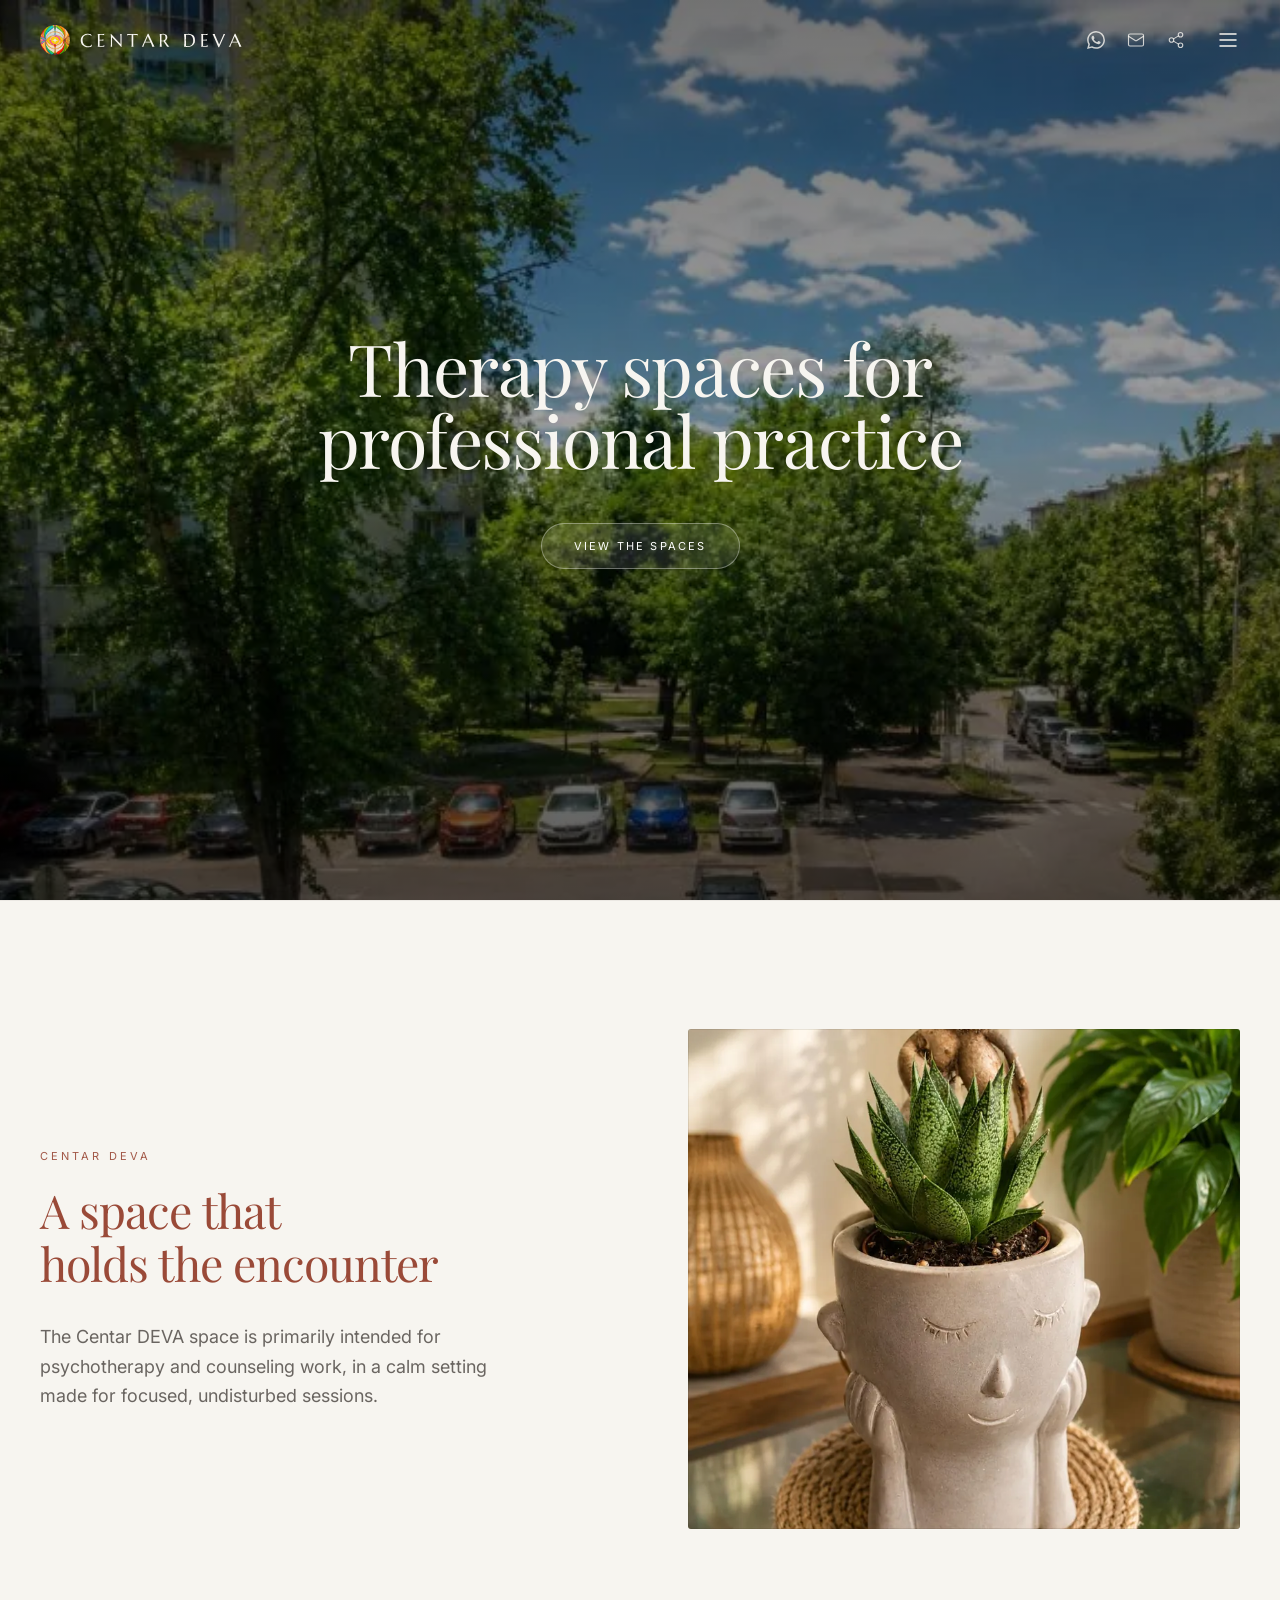
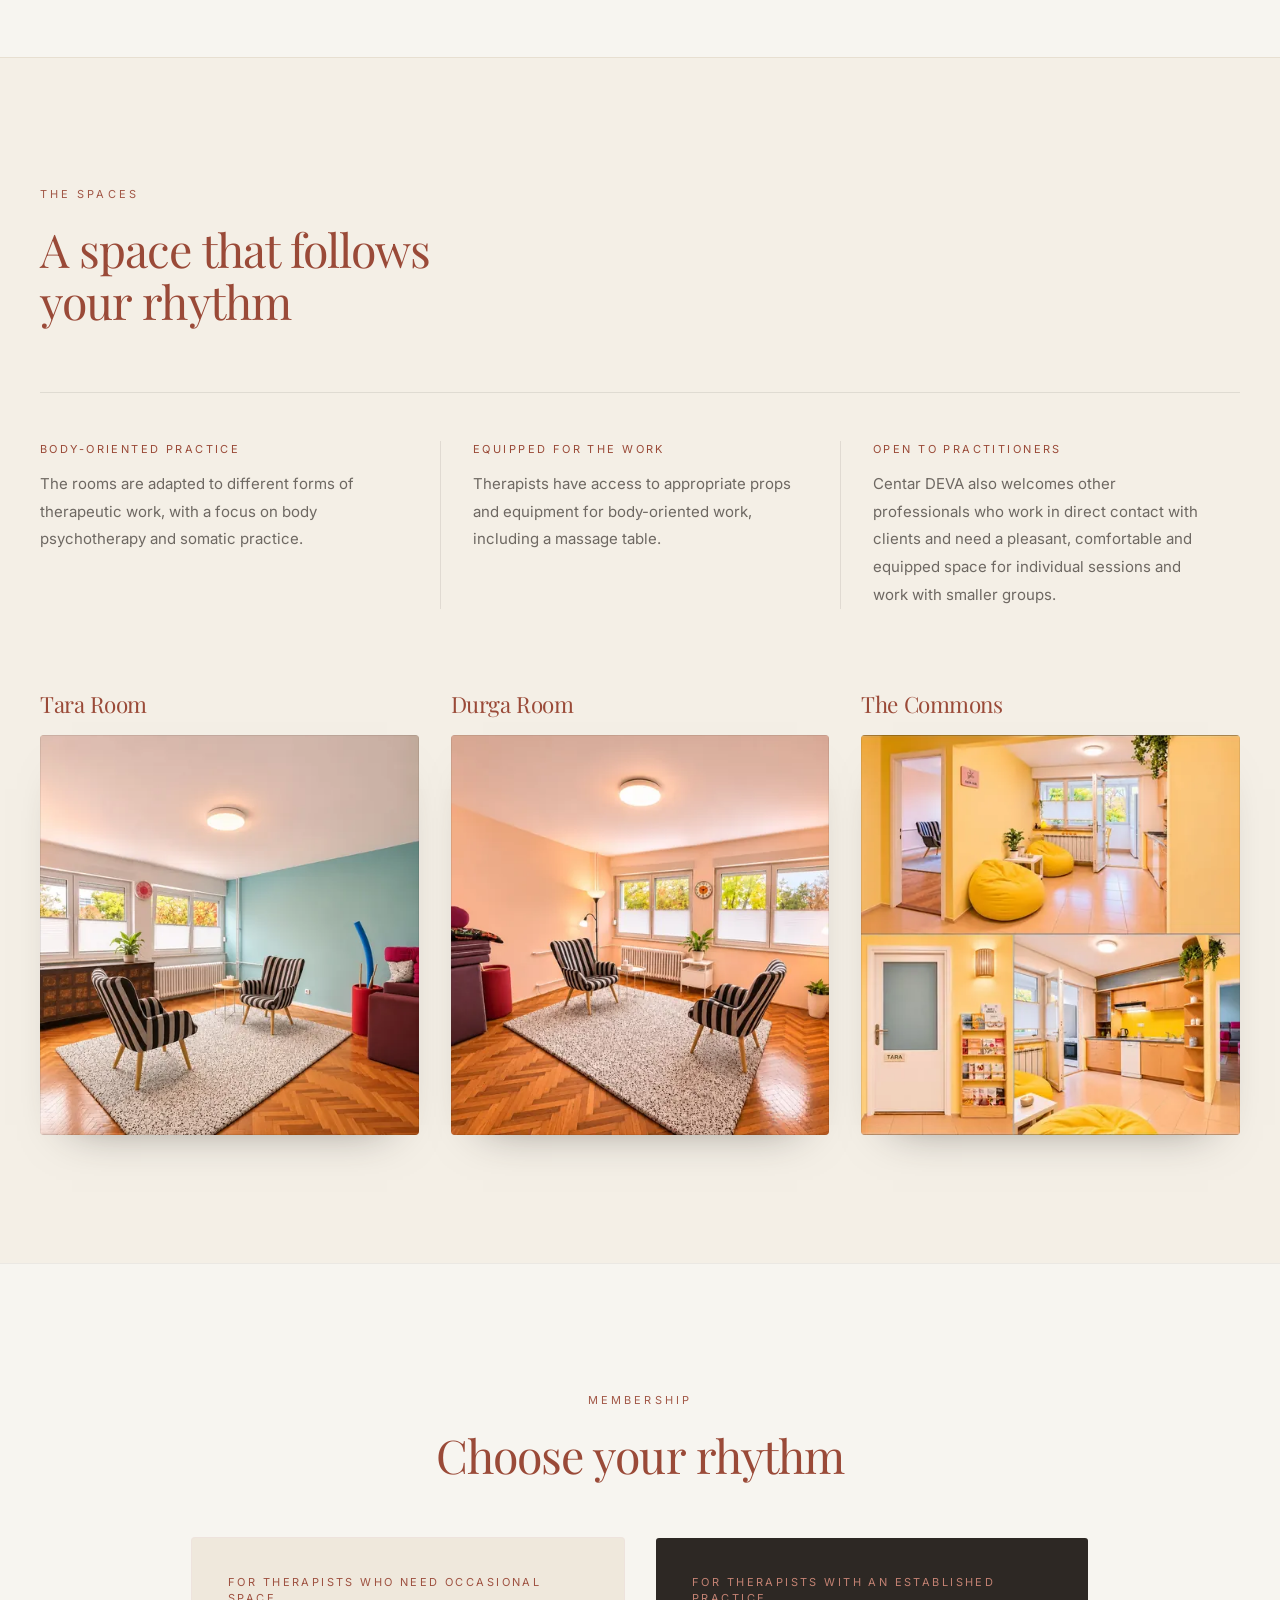
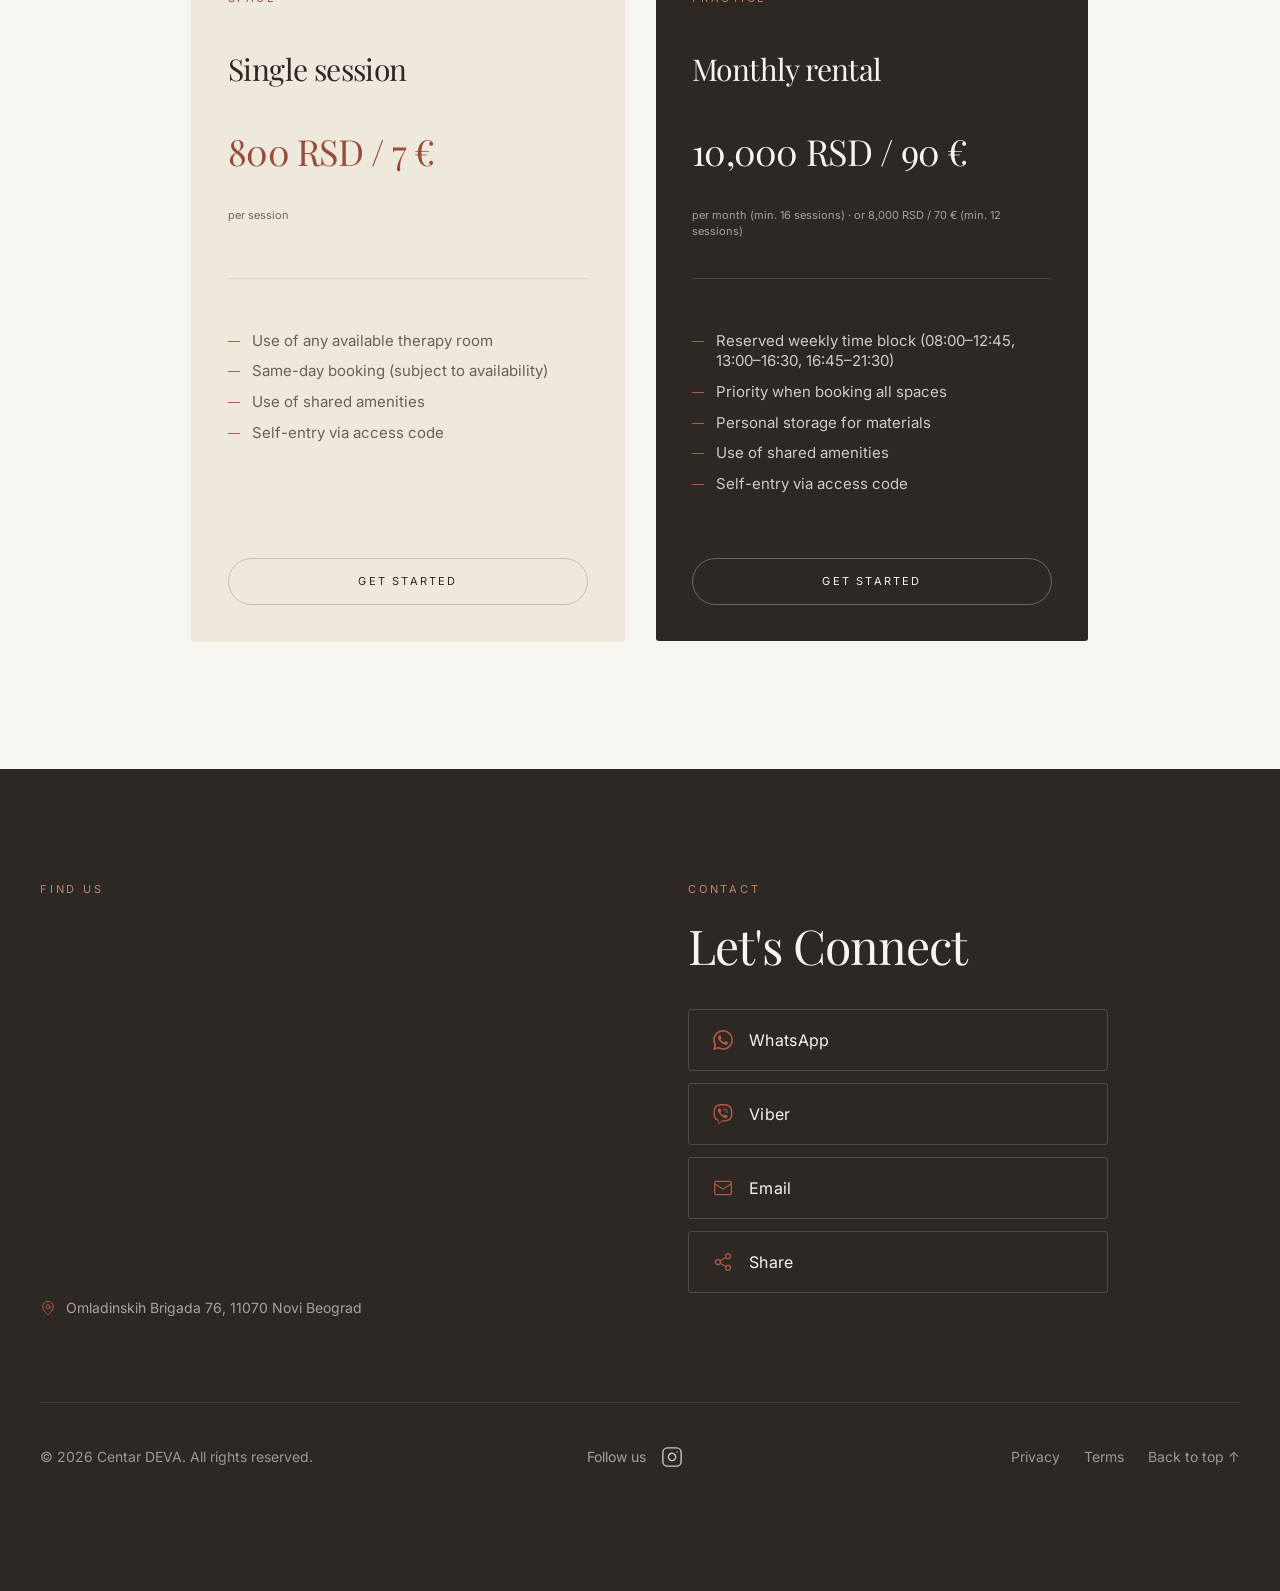
==== commit c352a1a8: "Sync from devacentar-private/public/website/ @ 56f5102" ====
--- a/en/index.html
+++ b/en/index.html
@@ -28,20 +28,20 @@
 <meta name="twitter:image" content="https://centardeva.com/assets/img/share.jpg">
 <meta name="twitter:image:alt" content="Centar DEVA, therapy spaces in Novi Beograd">
 <meta name="theme-color" content="#2D2824">
-<link rel="icon" href="../favicon.ico" sizes="48x48">
-<link rel="icon" type="image/png" sizes="32x32" href="../assets/img/icon-32.png">
-<link rel="apple-touch-icon" href="../assets/img/apple-touch-icon.png">
+<link rel="icon" href="../favicon.ico?v=4" sizes="16x16 32x32 48x48">
+<link rel="icon" type="image/png" sizes="32x32" href="../assets/img/icon-32.png?v=4">
+<link rel="apple-touch-icon" sizes="180x180" href="../assets/img/apple-touch-icon.png?v=4">
 <link rel="preconnect" href="https://fonts.googleapis.com">
 <link rel="preconnect" href="https://fonts.gstatic.com" crossorigin>
 <link rel="preload" as="image" href="../assets/img/hero.jpg" imagesrcset="../assets/img/opt/hero-640.webp 640w, ../assets/img/opt/hero-1024.webp 1024w" imagesizes="100vw" fetchpriority="high">
 <link rel="preload" as="style" href="https://fonts.googleapis.com/css2?family=Playfair+Display:ital,wght@0,400;0,500;0,600;0,700;1,400;1,500&family=Inter:wght@300;400;500&display=swap" onload="this.onload=null;this.rel='stylesheet'">
 <noscript><link rel="stylesheet" href="https://fonts.googleapis.com/css2?family=Playfair+Display:ital,wght@0,400;0,500;0,600;0,700;1,400;1,500&family=Inter:wght@300;400;500&display=swap"></noscript>
 <link rel="stylesheet" href="../assets/app.css">
-<style>[hidden]{display:none!important}.deva-page-top{padding-top:64px}.deva-contact{display:flex;flex-direction:column;gap:12px;max-width:420px}.deva-contact-btn{display:flex;align-items:center;gap:16px;padding:18px 24px;border:1px solid rgba(247,245,240,.18);border-radius:3px;font-family:inherit;font-size:16px;letter-spacing:.02em;color:#F7F5F0;text-decoration:none;transition:background-color .5s,border-color .5s,color .5s}.deva-contact-btn .deva-contact-icon{color:#B05A47;flex-shrink:0;transition:color .5s}.deva-contact-btn:hover,.deva-contact-btn:focus-visible{background:#B05A47;border-color:#B05A47}.deva-contact-btn:hover .deva-contact-icon,.deva-contact-btn:focus-visible .deva-contact-icon{color:#F7F5F0}.deva-address{display:inline-flex;align-items:center;gap:10px;margin-top:16px;font-size:14px;color:rgba(247,245,240,.6);text-decoration:none;transition:color .5s}.deva-address .deva-contact-icon{color:#B05A47}.deva-address:hover{color:#F7F5F0}.deva-social{display:flex;align-items:center;justify-content:center;gap:4px;text-align:center}.deva-social-label{font-size:14px;color:rgba(247,245,240,.6)}.deva-social-link{display:inline-flex;align-items:center;justify-content:center;min-width:44px;min-height:44px;color:rgba(247,245,240,.78);text-decoration:none;transition:color .5s}.deva-social-link:hover{color:#F7F5F0}.deva-footer-bar>*{max-width:100%}.deva-footer-links{flex-wrap:wrap;justify-content:center}@media(min-width:640px){.deva-footer-bar{display:grid;grid-template-columns:1fr auto 1fr}.deva-footer-copy{justify-self:start}.deva-footer-links{justify-self:end;grid-column:3}}.deva-skip{position:absolute;left:16px;top:-60px;z-index:300;padding:10px 16px;background:#2D2824;color:#F7F5F0;border-radius:3px;font-size:14px;text-decoration:none;transition:top .2s}.deva-skip:focus{top:16px}main:focus{outline:none}.deva-map{width:100%;height:100%;display:flex;flex-direction:column;align-items:center;justify-content:center;gap:10px;border:0;cursor:pointer;color:#F7F5F0;font:inherit;background:radial-gradient(circle at 50% 45%,rgba(176,90,71,.18),transparent 60%),repeating-linear-gradient(45deg,rgba(247,245,240,.035) 0 1px,transparent 1px 28px),repeating-linear-gradient(-45deg,rgba(247,245,240,.035) 0 1px,transparent 1px 28px),#36302B;transition:background-color .5s}.deva-map:hover,.deva-map:focus-visible{background-color:#3F3833}.deva-map-show{font-size:16px;letter-spacing:.02em}.deva-map-note{font-size:12px;color:rgba(247,245,240,.6)}.text-\[\#9A4A38\]\/80{color:rgba(154,74,56,.92)}.text-\[\#2D2824\]\/60{color:rgba(45,40,36,.68)}.text-\[\#2D2824\]\/55{color:rgba(45,40,36,.68)}.bg-\[\#EFE8DC\] .text-\[\#B05A47\]{color:#9E5140}.bg-\[\#2D2824\] .text-\[\#B05A47\],footer .text-\[\#B05A47\]{color:#C38273}.text-\[\#F7F5F0\]\/40{color:rgba(247,245,240,.55)}.deva-brand{display:inline-flex;align-items:center;gap:10px;flex-shrink:0}.deva-logo{width:30px;height:30px;flex-shrink:0}.deva-name{display:block;height:13px;width:auto;fill:currentColor;overflow:visible}.deva-c-hero{fill:currentColor}.deva-c-bar{fill:#9A4A38}@media (max-width:639px){.deva-brand{gap:8px}.deva-logo{width:26px;height:26px}.deva-name{height:clamp(9.5px,calc((100vw - 256px) / 12.4),11.5px)}}.deva-nav-right{gap:6px}.deva-nav-icons{display:flex;align-items:center;gap:0;margin:0;padding:0;list-style:none}.deva-nav-icon{display:inline-flex;align-items:center;justify-content:center;width:36px;height:36px;border-radius:50%;background:transparent;border:0;padding:0;cursor:pointer}.deva-burger{width:40px;height:40px;margin-right:-8px}@media (min-width:640px){.deva-nav-right{gap:14px}.deva-nav-icons{gap:4px}}button.deva-contact-btn{width:100%;background:transparent;cursor:pointer;text-align:left}.deva-sr{position:absolute;width:1px;height:1px;overflow:hidden;clip:rect(0 0 0 0);white-space:nowrap}.deva-toast{position:fixed;left:50%;bottom:24px;transform:translate(-50%,16px);z-index:400;padding:12px 20px;border-radius:999px;background:#2D2824;color:#F7F5F0;font-size:14px;opacity:0;pointer-events:none;transition:opacity .3s,transform .3s}.deva-toast.is-on{opacity:1;transform:translate(-50%,0)}@media (max-width:639px){.deva-nav-icon{width:32px}.deva-burger{width:36px;margin-right:-6px}.deva-nav-right{gap:2px}}@media (max-width:379px){.deva-brand{gap:7px}.deva-logo{width:24px;height:24px}.deva-name{height:clamp(8px,calc((100vw - 238px) / 12.4),9.5px)}.deva-nav-icon{width:29px}.deva-burger{width:34px}}@media (max-width:339px){.deva-brand{gap:6px}.deva-logo{width:22px;height:22px}.deva-name{height:clamp(7.5px,calc((100vw - 226px) / 12.4),8px)}.deva-nav-icon{width:27px}.deva-burger{width:32px}}.deva-langs{position:absolute;bottom:48px;left:0;right:0;display:flex;align-items:center;justify-content:center;gap:14px;font-size:13px;letter-spacing:.2em;text-transform:uppercase}.deva-lang{color:rgba(45,40,36,.72);text-decoration:none;padding:10px 4px;transition:color .5s}a.deva-lang:hover{color:#9A4A38}.deva-lang-current{color:#2D2824;text-decoration:underline;text-underline-offset:6px;text-decoration-color:#B05A47}.deva-lang-sep{color:rgba(45,40,36,.4)}[data-nav] a:focus-visible,[data-nav] button:focus-visible,[data-menu] a:focus-visible,[data-menu] button:focus-visible,.deva-dots button:focus-visible,.deva-contact-btn:focus-visible,.deva-map:focus-visible,footer a:focus-visible,footer button:focus-visible{outline:2px solid currentColor;outline-offset:3px;border-radius:3px}.deva-room-text,.deva-dots{display:none}@media (max-width:639px){[data-room]{touch-action:pan-y}.deva-room-text{display:flex;flex-direction:column;justify-content:center;position:absolute;inset:0;padding:26px 26px 40px;background:#EDE5D8;color:#2D2824;transform:translateX(100%);overflow-y:auto}.deva-room-desc{font-size:15px;line-height:1.75;color:rgba(45,40,36,.82);margin:0}.deva-room-list{list-style:none;margin:0;padding:0;display:grid;gap:10px}.deva-room-list li{display:flex;align-items:center;gap:12px;font-size:15px;color:rgba(45,40,36,.82)}.deva-room-dash{width:12px;height:1px;background:#B05A47;flex-shrink:0}.deva-dots{display:flex;gap:0;position:absolute;left:50%;bottom:2px;transform:translateX(-50%);z-index:2}.deva-dots button{width:24px;height:24px;padding:0;border:0;background:transparent;cursor:pointer;display:flex;align-items:center;justify-content:center}.deva-dots button::before{content:'';width:8px;height:8px;border-radius:50%;border:1px solid rgba(247,245,240,.9);box-shadow:0 0 0 1px rgba(45,40,36,.25)}.deva-dots button[aria-pressed=true]::before{background:#F7F5F0}[data-room][data-slide='1'] .deva-dots button::before{border-color:#9A4A38;box-shadow:none}[data-room][data-slide='1'] .deva-dots button[aria-pressed=true]::before{background:#9A4A38}}@media (prefers-reduced-motion:reduce){*{scroll-behavior:auto!important;transition-duration:0s!important;animation-duration:0s!important}}</style>
-<script type="application/ld+json">{"@context":"https://schema.org","@graph":[{"@type":"WebSite","@id":"https://centardeva.com/#website","url":"https://centardeva.com/","name":"Centar DEVA","inLanguage":["sr-Latn","en"],"publisher":{"@id":"https://centardeva.com/#business"}},{"@type":"WebPage","@id":"https://centardeva.com/en/#page","url":"https://centardeva.com/en/","name":"Centar DEVA · Therapy spaces for professional practice","description":"Centar DEVA provides dedicated therapy and counseling rooms for practitioners, psychotherapists, and small therapeutic groups in Novi Beograd.","inLanguage":"en","isPartOf":{"@id":"https://centardeva.com/#website"},"about":{"@id":"https://centardeva.com/#business"},"primaryImageOfPage":"https://centardeva.com/assets/img/share.jpg"},{"@type":"LocalBusiness","@id":"https://centardeva.com/#business","name":"Centar DEVA","url":"https://centardeva.com/","logo":"https://centardeva.com/assets/img/logo.png","image":["https://centardeva.com/assets/img/share.jpg","https://centardeva.com/assets/img/space-1.jpg","https://centardeva.com/assets/img/space-2.jpg","https://centardeva.com/assets/img/space-3.jpg"],"description":"Centar DEVA provides dedicated therapy and counseling rooms for practitioners, psychotherapists, and small therapeutic groups in Novi Beograd.","address":{"@type":"PostalAddress","streetAddress":"Omladinskih Brigada 76","postalCode":"11070","addressLocality":"Novi Beograd","addressRegion":"Beograd","addressCountry":"RS"},"telephone":"+381641403475","email":"devacentar@gmail.com","hasMap":"https://maps.google.com/?q=Omladinskih+Brigada+76+11070+Novi+Beograd","priceRange":"800 RSD / 7 € – 10,000 RSD / 90 €","currenciesAccepted":"RSD, EUR","knowsLanguage":["sr","en"],"areaServed":{"@type":"City","name":"Beograd"}}]}</script>
+<style>[hidden]{display:none!important}@media (max-width:639px){.deva-hero-line{white-space:nowrap}h1:has(>.deva-hero-line){font-size:min(2.25rem,7vw)}}.deva-page-top{padding-top:64px}.deva-contact{display:flex;flex-direction:column;gap:12px;max-width:420px}.deva-contact-btn{display:flex;align-items:center;gap:16px;padding:18px 24px;border:1px solid rgba(247,245,240,.18);border-radius:3px;font-family:inherit;font-size:16px;letter-spacing:.02em;color:#F7F5F0;text-decoration:none;transition:background-color .5s,border-color .5s,color .5s}.deva-contact-btn .deva-contact-icon{color:#B05A47;flex-shrink:0;transition:color .5s}.deva-contact-btn:hover,.deva-contact-btn:focus-visible{background:#B05A47;border-color:#B05A47}.deva-contact-btn:hover .deva-contact-icon,.deva-contact-btn:focus-visible .deva-contact-icon{color:#F7F5F0}.deva-address{display:inline-flex;align-items:center;gap:10px;margin-top:16px;font-size:14px;color:rgba(247,245,240,.6);text-decoration:none;transition:color .5s}.deva-address .deva-contact-icon{color:#B05A47}.deva-address:hover{color:#F7F5F0}.deva-social{display:flex;align-items:center;justify-content:center;gap:4px;text-align:center}.deva-social-label{font-size:14px;color:rgba(247,245,240,.6)}.deva-social-link{display:inline-flex;align-items:center;justify-content:center;min-width:44px;min-height:44px;color:rgba(247,245,240,.78);text-decoration:none;transition:color .5s}.deva-social-link:hover{color:#F7F5F0}.deva-footer-bar>*{max-width:100%}.deva-footer-links{flex-wrap:wrap;justify-content:center}@media(min-width:640px){.deva-footer-bar{display:grid;grid-template-columns:1fr auto 1fr}.deva-footer-copy{justify-self:start}.deva-footer-links{justify-self:end;grid-column:3}}.deva-skip{position:absolute;left:16px;top:-60px;z-index:300;padding:10px 16px;background:#2D2824;color:#F7F5F0;border-radius:3px;font-size:14px;text-decoration:none;transition:top .2s}.deva-skip:focus{top:16px}main:focus{outline:none}.deva-map{width:100%;height:100%;display:flex;flex-direction:column;align-items:center;justify-content:center;gap:10px;border:0;cursor:pointer;color:#F7F5F0;font:inherit;background:radial-gradient(circle at 50% 45%,rgba(176,90,71,.18),transparent 60%),repeating-linear-gradient(45deg,rgba(247,245,240,.035) 0 1px,transparent 1px 28px),repeating-linear-gradient(-45deg,rgba(247,245,240,.035) 0 1px,transparent 1px 28px),#36302B;transition:background-color .5s}.deva-map:hover,.deva-map:focus-visible{background-color:#3F3833}.deva-map-show{font-size:16px;letter-spacing:.02em}.deva-map-note{font-size:12px;color:rgba(247,245,240,.6)}.text-\[\#9A4A38\]\/80{color:rgba(154,74,56,.92)}.text-\[\#2D2824\]\/60{color:rgba(45,40,36,.68)}.text-\[\#2D2824\]\/55{color:rgba(45,40,36,.68)}.bg-\[\#EFE8DC\] .text-\[\#B05A47\]{color:#9E5140}.bg-\[\#2D2824\] .text-\[\#B05A47\],footer .text-\[\#B05A47\]{color:#C38273}.text-\[\#F7F5F0\]\/40{color:rgba(247,245,240,.55)}.deva-brand{display:inline-flex;align-items:center;gap:10px;flex-shrink:0}.deva-logo{width:30px;height:30px;flex-shrink:0}.deva-name{display:block;height:13px;width:auto;fill:currentColor;overflow:visible}.deva-c-hero{fill:currentColor}.deva-c-bar{fill:#9A4A38}@media (max-width:639px){.deva-brand{gap:8px}.deva-logo{width:26px;height:26px}.deva-name{height:clamp(9.5px,calc((100vw - 256px) / 12.4),11.5px)}}.deva-nav-right{gap:6px}.deva-nav-icons{display:flex;align-items:center;gap:0;margin:0;padding:0;list-style:none}.deva-nav-icon{display:inline-flex;align-items:center;justify-content:center;width:36px;height:36px;border-radius:50%;background:transparent;border:0;padding:0;cursor:pointer}.deva-burger{width:40px;height:40px;margin-right:-8px}@media (min-width:640px){.deva-nav-right{gap:14px}.deva-nav-icons{gap:4px}}button.deva-contact-btn{width:100%;background:transparent;cursor:pointer;text-align:left}.deva-sr{position:absolute;width:1px;height:1px;overflow:hidden;clip:rect(0 0 0 0);white-space:nowrap}.deva-toast{position:fixed;left:50%;bottom:24px;transform:translate(-50%,16px);z-index:400;padding:12px 20px;border-radius:999px;background:#2D2824;color:#F7F5F0;font-size:14px;opacity:0;pointer-events:none;transition:opacity .3s,transform .3s}.deva-toast.is-on{opacity:1;transform:translate(-50%,0)}@media (max-width:639px){.deva-nav-icon{width:32px}.deva-burger{width:36px;margin-right:-6px}.deva-nav-right{gap:2px}}@media (max-width:379px){.deva-brand{gap:7px}.deva-logo{width:24px;height:24px}.deva-name{height:clamp(8px,calc((100vw - 238px) / 12.4),9.5px)}.deva-nav-icon{width:29px}.deva-burger{width:34px}}@media (max-width:339px){.deva-brand{gap:6px}.deva-logo{width:22px;height:22px}.deva-name{height:clamp(7.5px,calc((100vw - 226px) / 12.4),8px)}.deva-nav-icon{width:27px}.deva-burger{width:32px}}.deva-langs{position:absolute;bottom:48px;left:0;right:0;display:flex;align-items:center;justify-content:center;gap:14px;font-size:13px;letter-spacing:.2em;text-transform:uppercase}.deva-lang{color:rgba(45,40,36,.72);text-decoration:none;padding:10px 4px;transition:color .5s}a.deva-lang:hover{color:#9A4A38}.deva-lang-current{color:#2D2824;text-decoration:underline;text-underline-offset:6px;text-decoration-color:#B05A47}.deva-lang-sep{color:rgba(45,40,36,.4)}[data-nav] a:focus-visible,[data-nav] button:focus-visible,[data-menu] a:focus-visible,[data-menu] button:focus-visible,.deva-dots button:focus-visible,.deva-contact-btn:focus-visible,.deva-map:focus-visible,footer a:focus-visible,footer button:focus-visible{outline:2px solid currentColor;outline-offset:3px;border-radius:3px}.deva-room-text,.deva-dots{display:none}@media (max-width:639px){[data-room]{touch-action:pan-y}.deva-room-text{display:flex;flex-direction:column;justify-content:center;position:absolute;inset:0;padding:26px 26px 40px;background:#EDE5D8;color:#2D2824;transform:translateX(100%);overflow-y:auto}.deva-room-desc{font-size:15px;line-height:1.75;color:rgba(45,40,36,.82);margin:0}.deva-room-list{list-style:none;margin:0;padding:0;display:grid;gap:10px}.deva-room-list li{display:flex;align-items:center;gap:12px;font-size:15px;color:rgba(45,40,36,.82)}.deva-room-dash{width:12px;height:1px;background:#B05A47;flex-shrink:0}.deva-dots{display:flex;gap:0;position:absolute;left:50%;bottom:2px;transform:translateX(-50%);z-index:2}.deva-dots button{width:24px;height:24px;padding:0;border:0;background:transparent;cursor:pointer;display:flex;align-items:center;justify-content:center}.deva-dots button::before{content:'';width:8px;height:8px;border-radius:50%;border:1px solid rgba(247,245,240,.9);box-shadow:0 0 0 1px rgba(45,40,36,.25)}.deva-dots button[aria-pressed=true]::before{background:#F7F5F0}[data-room][data-slide='1'] .deva-dots button::before{border-color:#9A4A38;box-shadow:none}[data-room][data-slide='1'] .deva-dots button[aria-pressed=true]::before{background:#9A4A38}}@media (prefers-reduced-motion:reduce){*{scroll-behavior:auto!important;transition-duration:0s!important;animation-duration:0s!important}}</style>
+<script type="application/ld+json">{"@context":"https://schema.org","@graph":[{"@type":"WebSite","@id":"https://centardeva.com/#website","url":"https://centardeva.com/","name":"Centar DEVA","inLanguage":["sr-Latn","en"],"publisher":{"@id":"https://centardeva.com/#business"}},{"@type":"WebPage","@id":"https://centardeva.com/en/#page","url":"https://centardeva.com/en/","name":"Centar DEVA · Therapy spaces for professional practice","description":"Centar DEVA provides dedicated therapy and counseling rooms for practitioners, psychotherapists, and small therapeutic groups in Novi Beograd.","inLanguage":"en","isPartOf":{"@id":"https://centardeva.com/#website"},"about":{"@id":"https://centardeva.com/#business"},"primaryImageOfPage":"https://centardeva.com/assets/img/share.jpg"},{"@type":"LocalBusiness","@id":"https://centardeva.com/#business","name":"Centar DEVA","url":"https://centardeva.com/","logo":"https://centardeva.com/assets/img/logo-header.png","image":["https://centardeva.com/assets/img/share.jpg","https://centardeva.com/assets/img/space-1.jpg","https://centardeva.com/assets/img/space-2.jpg","https://centardeva.com/assets/img/space-3.jpg"],"description":"Centar DEVA provides dedicated therapy and counseling rooms for practitioners, psychotherapists, and small therapeutic groups in Novi Beograd.","address":{"@type":"PostalAddress","streetAddress":"Omladinskih Brigada 76","postalCode":"11070","addressLocality":"Novi Beograd","addressRegion":"Beograd","addressCountry":"RS"},"telephone":"+381641403475","email":"devacentar@gmail.com","hasMap":"https://maps.google.com/?q=Omladinskih+Brigada+76+11070+Novi+Beograd","priceRange":"800 RSD / 7 € – 10,000 RSD / 90 €","currenciesAccepted":"RSD, EUR","knowsLanguage":["sr","en"],"areaServed":{"@type":"City","name":"Beograd"}}]}</script>
 </head>
 <body>
-<div id="root"><div class="bg-[#F7F5F0] min-h-screen"><a href="#main" class="deva-skip">Skip to content</a><nav data-nav aria-label="Main navigation" class="fixed top-0 left-0 right-0 z-50 transition-all duration-700 ease-out bg-transparent"><div class="max-w-[1400px] mx-auto flex items-center justify-between px-6 md:px-10 py-5 opacity-100"><a href="../en/" data-tone-top="text-[#F7F5F0]" data-tone-scrolled="text-[#2D2824]" class="deva-brand font-display text-lg tracking-[0.06em] transition-colors duration-500 text-[#F7F5F0]"><img src="../assets/img/logo-header.png" width="30" height="30" alt="" class="deva-logo"><svg class="deva-name" viewBox="0 0 881 71" aria-hidden="true" focusable="false"><path data-tone-top="deva-c-hero" data-tone-scrolled="deva-c-bar" class="deva-c-hero" d="M64 11 63 11Q59 7 54 5Q49 3 42 3Q36 3 31 5Q26 7 22 11Q19 14 16 20Q14 25 14 32Q14 39 16 46Q18 52 22 57Q26 62 32 64Q38 67 45 67Q48 67 51 67Q54 66 56 65Q59 64 61 62Q63 60 65 58L66 59L62 69Q58 70 54 71Q49 72 45 72Q36 72 28 69Q21 66 15 62Q10 57 7 50Q4 43 4 35Q4 30 5 26Q6 21 9 17Q11 13 14 10Q18 7 22 4Q26 2 32 0Q37 -1 43 -1Q52 -1 60 2Z M97 0Q103 0 109 0Q115 0 120 0Q125 0 128 0Q132 -1 133 -1L131 6Q129 5 127 5Q125 5 123 4Q120 4 116 4Q115 4 114 4Q112 4 111 4Q109 4 107 5V31Q112 31 116 31Q120 31 123 30Q126 30 129 30L127 37Q124 36 120 36Q117 36 114 35Q110 35 107 35V66Q113 66 118 65Q122 65 126 64Q130 63 134 62L132 70Q132 70 130 70Q129 70 128 70Q126 70 125 70Q123 70 122 70Q120 70 119 70Q118 70 118 70H97V70Q97 69 97 67Q97 66 98 64Q98 61 98 58Q98 55 98 51V19Q98 15 98 12Q98 9 98 7Q97 4 97 3Q97 1 97 0V0Z M170 0 221 54V19Q221 15 221 12Q221 9 220 7Q220 4 220 3Q220 1 219 0V0H228V0Q228 1 227 3Q227 4 227 7Q227 9 227 12Q227 15 227 19V71H225L175 18V51Q175 55 175 58Q175 61 175 64Q175 66 175 67Q176 69 176 70V70H167V70Q168 69 168 67Q168 66 168 64Q169 61 169 58Q169 55 169 51V19Q169 15 169 12Q169 9 168 7Q168 4 168 3Q168 1 167 0V0Z M282 4Q276 4 272 5Q267 5 264 6Q260 7 257 8L258 0Q259 0 260 0Q261 0 262 0Q264 0 265 0Q267 0 268 0Q270 0 271 0Q272 0 272 0H300Q301 0 302 0Q303 0 304 0Q306 0 307 0Q309 0 311 0Q312 0 313 0Q314 0 315 0L316 8Q313 7 309 6Q306 5 301 5Q297 4 291 4V51Q291 55 291 58Q291 61 291 64Q291 66 292 67Q292 69 292 70V70H281V70Q281 69 281 67Q281 66 282 64Q282 61 282 58Q282 55 282 51Z M394 70V70Q394 70 394 69Q394 69 394 68Q394 67 393 65Q393 63 392 60L386 47Q383 47 379 47Q374 47 369 47Q365 47 361 47Q358 47 355 47L349 60Q349 62 348 64Q347 66 347 68Q347 69 347 69Q347 70 347 70V70H337V70Q338 69 340 67Q341 64 342 61L370 -1H374L401 58Q402 60 403 62Q404 64 405 66Q405 67 406 68Q407 70 407 70V70ZM362 43Q365 43 368 43Q371 43 374 43Q377 43 379 43Q382 43 384 43L370 12L357 43Z M445 51Q445 55 446 58Q446 61 446 64Q446 66 446 67Q447 69 447 70V70H435V70Q435 69 436 67Q436 66 436 64Q436 61 436 58Q437 55 437 51V19Q437 15 436 12Q436 9 436 7Q436 4 436 3Q435 1 435 0V0L437 0Q438 0 439 0Q440 0 442 0Q443 0 447 0Q450 -1 455 -1Q460 -1 464 1Q468 2 471 4Q474 7 475 10Q477 14 477 18Q477 22 476 25Q475 28 473 30Q472 33 469 35Q467 37 464 38L481 62Q483 64 484 65Q485 66 486 67Q487 68 488 69Q489 69 490 70V70H476Q475 69 475 68Q474 66 473 65L456 40Q454 40 453 40Q452 40 451 40Q450 40 448 40Q447 40 445 40ZM445 36Q447 36 448 37Q449 37 451 37Q454 37 457 36Q460 34 463 32Q465 30 466 27Q467 23 467 19Q467 15 466 12Q465 9 464 7Q462 5 460 4Q457 3 454 3Q450 3 448 3Q446 3 445 4Z"/><path d="M579 4Q579 10 579 15Q579 17 579 19Q579 22 579 24Q579 26 578 28Q578 30 578 32Q578 35 579 40Q579 44 579 49Q579 54 579 58Q579 63 579 66Q580 66 581 66Q582 66 583 66Q585 66 586 66Q587 67 588 67Q591 67 595 66Q599 66 602 64Q605 63 608 61Q611 59 613 55Q616 52 617 47Q618 42 618 35Q618 27 616 22Q615 16 611 12Q608 8 602 6Q597 4 591 4Q589 4 588 4Q586 4 584 4Q583 4 581 4Q580 4 579 4ZM568 0Q569 0 570 0Q571 0 572 0Q573 0 573 0Q574 0 576 0Q579 0 581 0Q584 0 587 0Q590 -1 593 -1Q600 -1 606 1Q613 3 618 7Q622 11 625 17Q628 24 628 33Q628 40 627 46Q625 51 622 55Q620 59 616 62Q612 65 608 67Q603 69 598 70Q593 71 587 71Q586 71 583 71Q580 71 577 70Q574 70 572 70Q570 70 568 70V70Q568 69 569 67Q569 66 569 64Q569 61 569 58Q570 55 570 51V19Q570 15 569 12Q569 9 569 6Q569 4 569 3Q568 1 568 0Z M662 0Q668 0 674 0Q680 0 685 0Q690 0 693 0Q697 -1 698 -1L696 6Q694 5 692 5Q690 5 687 4Q685 4 681 4Q680 4 679 4Q677 4 675 4Q674 4 672 5V31Q677 31 681 31Q685 31 688 30Q691 30 694 30L692 37Q689 36 685 36Q682 36 679 35Q675 35 672 35V66Q678 66 682 65Q687 65 691 64Q695 63 699 62L697 70Q697 70 695 70Q694 70 693 70Q691 70 690 70Q688 70 687 70Q685 70 684 70Q683 70 683 70H662V70Q662 69 662 67Q662 66 663 64Q663 61 663 58Q663 55 663 51V19Q663 15 663 12Q663 9 663 7Q662 4 662 3Q662 1 662 0V0Z M737 0V0Q737 0 737 1Q737 1 737 2Q737 3 737 5Q738 7 739 10L760 58L781 10Q782 8 783 6Q784 4 784 2Q784 1 784 1Q783 0 783 0V0H793V0Q792 1 791 4Q790 6 788 9L760 72H756L730 12Q729 10 728 8Q727 6 726 4Q725 3 725 2Q724 0 724 0V0Z M869 70V70Q869 70 869 69Q869 69 869 68Q869 67 869 65Q868 63 867 60L861 47Q858 47 854 47Q849 47 844 47Q840 47 837 47Q833 47 830 47L824 60Q824 62 823 64Q822 66 822 68Q822 69 822 69Q822 70 822 70V70H812V70Q813 69 815 67Q816 64 818 61L845 -1H849L876 58Q877 60 878 62Q879 64 880 66Q881 67 881 68Q882 70 882 70V70ZM837 43Q840 43 843 43Q846 43 849 43Q852 43 854 43Q857 43 859 43L845 12L832 43Z"/></svg><span class="deva-sr">Centar DEVA</span></a><div class="flex items-center deva-nav-right"><ul class="deva-nav-icons"><li><a href="https://wa.me/381641403475" target="_blank" rel="noopener noreferrer" aria-label="WhatsApp: +381 64 140 3475 (opens in a new tab)" title="WhatsApp: +381 64 140 3475 (opens in a new tab)" data-tone-top="text-[#F7F5F0]/80" data-tone-scrolled="text-[#2D2824]/70" class="deva-nav-icon transition-colors duration-500 hover:text-[#B05A47] text-[#F7F5F0]/80"><svg xmlns="http://www.w3.org/2000/svg" width="18" height="18" viewBox="0 0 24 24" fill="currentColor" aria-hidden="true" focusable="false" class="brand-whatsapp"><path d="M17.472 14.382c-.297-.149-1.758-.867-2.03-.967-.273-.099-.471-.148-.67.15-.197.297-.767.966-.94 1.164-.173.199-.347.223-.644.075-.297-.15-1.255-.463-2.39-1.475-.883-.788-1.48-1.761-1.653-2.059-.173-.297-.018-.458.13-.606.134-.133.298-.347.446-.52.149-.174.198-.298.298-.497.099-.198.05-.371-.025-.52-.075-.149-.669-1.612-.916-2.207-.242-.579-.487-.5-.669-.51-.173-.008-.371-.01-.57-.01-.198 0-.52.074-.792.372-.272.297-1.04 1.016-1.04 2.479 0 1.462 1.065 2.875 1.213 3.074.149.198 2.096 3.2 5.077 4.487.709.306 1.262.489 1.694.625.712.227 1.36.195 1.871.118.571-.085 1.758-.719 2.006-1.413.248-.694.248-1.289.173-1.413-.074-.124-.272-.198-.57-.347m-5.421 7.403h-.004a9.87 9.87 0 01-5.031-1.378l-.361-.214-3.741.982.998-3.648-.235-.374a9.86 9.86 0 01-1.51-5.26c.001-5.45 4.436-9.884 9.888-9.884 2.64 0 5.122 1.03 6.988 2.898a9.825 9.825 0 012.893 6.994c-.003 5.45-4.437 9.884-9.885 9.884m8.413-18.297A11.815 11.815 0 0012.05 0C5.495 0 .16 5.335.157 11.892c0 2.096.547 4.142 1.588 5.945L.057 24l6.305-1.654a11.882 11.882 0 005.683 1.448h.005c6.554 0 11.89-5.335 11.893-11.893a11.821 11.821 0 00-3.48-8.413Z"></path></svg></a></li><li><a href="mailto:devacentar@gmail.com" aria-label="Email: devacentar@gmail.com" title="Email: devacentar@gmail.com" data-tone-top="text-[#F7F5F0]/80" data-tone-scrolled="text-[#2D2824]/70" class="deva-nav-icon transition-colors duration-500 hover:text-[#B05A47] text-[#F7F5F0]/80"><svg xmlns="http://www.w3.org/2000/svg" width="18" height="18" viewBox="0 0 24 24" fill="none" stroke="currentColor" stroke-width="1.5" stroke-linecap="round" stroke-linejoin="round" aria-hidden="true" focusable="false" class="lucide lucide-mail"><rect width="20" height="16" x="2" y="4" rx="2"></rect><path d="m22 7-8.97 5.7a1.94 1.94 0 0 1-2.06 0L2 7"></path></svg></a></li><li><button type="button" data-share data-copied="Link copied" aria-label="Share this page" title="Share this page" data-tone-top="text-[#F7F5F0]/80" data-tone-scrolled="text-[#2D2824]/70" class="deva-nav-icon transition-colors duration-500 hover:text-[#B05A47] text-[#F7F5F0]/80"><svg xmlns="http://www.w3.org/2000/svg" width="18" height="18" viewBox="0 0 24 24" fill="none" stroke="currentColor" stroke-width="1.5" stroke-linecap="round" stroke-linejoin="round" aria-hidden="true" focusable="false" class="lucide lucide-share-2"><circle cx="18" cy="5" r="3"></circle><circle cx="6" cy="12" r="3"></circle><circle cx="18" cy="19" r="3"></circle><line x1="8.59" x2="15.42" y1="13.51" y2="17.49"></line><line x1="15.41" x2="8.59" y1="6.51" y2="10.49"></line></svg></button></li></ul><button type="button" data-menu-open aria-expanded="false" aria-controls="site-menu" aria-haspopup="dialog" aria-label="Menu" data-tone-top="text-[#F7F5F0]" data-tone-scrolled="text-[#2D2824]" class="deva-nav-icon deva-burger transition-colors duration-500 hover:text-[#B05A47] text-[#F7F5F0]"><svg xmlns="http://www.w3.org/2000/svg" width="24" height="24" viewBox="0 0 24 24" fill="none" stroke="currentColor" stroke-width="1.5" stroke-linecap="round" stroke-linejoin="round" aria-hidden="true" focusable="false" class="lucide lucide-menu"><line x1="4" x2="20" y1="12" y2="12"></line><line x1="4" x2="20" y1="6" y2="6"></line><line x1="4" x2="20" y1="18" y2="18"></line></svg></button></div></div></nav><div data-menu id="site-menu" role="dialog" aria-modal="true" aria-label="Menu" hidden class="fixed inset-0 z-[100] bg-[#F7F5F0]/95 backdrop-blur-xl flex flex-col items-center justify-center"><div class="absolute top-6 right-6 md:right-10 flex items-center"><button type="button" data-menu-close aria-label="Close" class="deva-nav-icon text-[#2D2824] hover:text-[#9A4A38] transition-colors"><svg xmlns="http://www.w3.org/2000/svg" width="24" height="24" viewBox="0 0 24 24" fill="none" stroke="currentColor" stroke-width="1.5" stroke-linecap="round" stroke-linejoin="round" aria-hidden="true" focusable="false" class="lucide lucide-x"><path d="M18 6 6 18"></path><path d="m6 6 12 12"></path></svg></button></div><div class="flex flex-col items-center gap-10"><a href="#spaces" data-scroll-to="#spaces" data-menu-item data-delay="0" class="font-display text-4xl md:text-5xl text-[#2D2824] hover:text-[#9A4A38] transition-colors duration-500 tracking-tight">Spaces</a><a href="#membership" data-scroll-to="#membership" data-menu-item data-delay="0.08" class="font-display text-4xl md:text-5xl text-[#2D2824] hover:text-[#9A4A38] transition-colors duration-500 tracking-tight">Membership</a><a href="#contact" data-scroll-to="#contact" data-menu-item data-delay="0.16" class="font-display text-4xl md:text-5xl text-[#2D2824] hover:text-[#9A4A38] transition-colors duration-500 tracking-tight">Contact</a></div><div class="deva-langs" role="group" aria-label="Language"><a href="../rs/" hreflang="sr-Latn" lang="sr-Latn" class="deva-lang">Srpski</a><span class="deva-lang-sep" aria-hidden="true">·</span><span class="deva-lang deva-lang-current" lang="en" aria-current="true">English</span></div></div><main id="main" tabindex="-1"><section class="relative h-screen w-full overflow-hidden"><div data-parallax class="absolute inset-0 will-change-transform" style="transform: translateY(0px);"><img src="../assets/img/hero.jpg" srcset="../assets/img/opt/hero-640.webp 640w, ../assets/img/opt/hero-1024.webp 1024w" sizes="100vw" width="1024" height="547" alt="Sunlit street scene near the therapy space" class="w-full h-[120%] object-cover" fetchpriority="high"><div class="absolute inset-0 bg-gradient-to-b from-black/55 via-black/35 to-black/65"></div></div><div class="relative z-10 flex flex-col items-center justify-center h-full px-6 text-center opacity-100"><h1 class="leading-[1.05] max-w-4xl [font-family:'Playfair_Display',_Georgia,_'Times_New_Roman',_serif] font-normal text-[#F7F5F0] text-4xl sm:text-5xl md:text-6xl lg:text-7xl" style="letter-spacing: -0.02em;">Therapy spaces for <br>professional practice</h1><a href="#spaces" data-scroll-to="#spaces" data-intro="20,1,0.7" class="mt-12 px-8 py-3.5 font-body text-[11px] tracking-[0.2em] uppercase rounded-full bg-white/10 text-white border border-white/35 transition-all duration-500 hover:bg-transparent hover:border-white/60">View the Spaces</a></div></section><section class="border-t border-[#EBE8E3] bg-[#F7F5F0]"><div data-reveal-group="philosophy" data-margin="-100px" class="max-w-[1400px] mx-auto px-6 md:px-10 py-24 md:py-32"><div class="grid grid-cols-1 lg:grid-cols-2 gap-14 lg:gap-24 items-center"><div data-reveal="30,1,0,philosophy"><div class=""><p class="font-body text-[#9A4A38]/80 text-[11px] tracking-[0.28em] uppercase mb-5">Centar DEVA</p><h2 class="font-display text-[#9A4A38] text-3xl md:text-[2.35rem] lg:text-[2.9rem] leading-[1.14]" style="letter-spacing: -0.02em;">A space that <br>holds the encounter</h2></div><p class="mt-8 font-body text-[#2D2824]/70 text-lg leading-relaxed max-w-md">The Centar DEVA space is primarily intended for psychotherapy and counseling work, in a calm setting made for focused, undisturbed sessions.</p></div><div class="relative overflow-hidden rounded-[3px]" data-reveal="30,1,0.2,philosophy"><img src="../assets/img/philosophy.jpg" srcset="../assets/img/opt/philosophy-480.webp 480w, ../assets/img/opt/philosophy-800.webp 800w, ../assets/img/opt/philosophy-1200.webp 1200w" sizes="(min-width: 1024px) 50vw, 100vw" width="1200" height="1600" alt="Warm interior of the Centar DEVA therapy space" class="w-full h-[340px] md:h-[440px] lg:h-[500px] object-cover" loading="lazy" decoding="async"><div class="absolute inset-0 ring-1 ring-inset ring-[#2D2824]/10 pointer-events-none"></div></div></div></div></section><section id="spaces" class="border-t border-[#E7DFD1] bg-[#F4EFE6]"><div data-reveal-group="spaces" data-margin="-100px" class="max-w-[1400px] mx-auto px-6 md:px-10 py-24 md:py-32"><div data-reveal="26,1,0,spaces"><div class=""><p class="font-body text-[#9A4A38]/80 text-[11px] tracking-[0.28em] uppercase mb-5">The Spaces</p><h2 class="font-display text-[#9A4A38] text-3xl md:text-[2.35rem] lg:text-[2.9rem] leading-[1.14]" style="letter-spacing: -0.02em;">A space that follows <br>your rhythm</h2></div></div><div class="mt-14 md:mt-16 grid grid-cols-1 sm:grid-cols-3 gap-10 md:gap-0 border-t border-[#2D2824]/10 pt-10 md:pt-12" data-reveal="20,1,0.2,spaces"><div class="md:px-8 md:pl-0"><h3 class="font-body text-[11px] tracking-[0.22em] uppercase text-[#9A4A38] mb-3">Body-oriented practice</h3><p class="font-body text-[#2D2824]/60 text-[15px] leading-[1.85] max-w-sm">The rooms are adapted to different forms of therapeutic work, with a focus on body psychotherapy and somatic practice.</p></div><div class="md:px-8 md:border-l md:border-[#2D2824]/10"><h3 class="font-body text-[11px] tracking-[0.22em] uppercase text-[#9A4A38] mb-3">Equipped for the work</h3><p class="font-body text-[#2D2824]/60 text-[15px] leading-[1.85] max-w-sm">Therapists have access to appropriate props and equipment for body-oriented work, including a massage table.</p></div><div class="md:px-8 md:border-l md:border-[#2D2824]/10"><h3 class="font-body text-[11px] tracking-[0.22em] uppercase text-[#9A4A38] mb-3">Open to practitioners</h3><p class="font-body text-[#2D2824]/60 text-[15px] leading-[1.85] max-w-sm">Centar DEVA also welcomes other professionals who work in direct contact with clients and need a pleasant, comfortable and equipped space for individual sessions and work with smaller groups.</p></div></div><div class="mt-16 md:mt-20 grid grid-cols-1 sm:grid-cols-2 lg:grid-cols-3 gap-10 md:gap-8"><div class="group" data-reveal="24,1,0.3,spaces"><h3 class="font-display text-[#9A4A38] text-xl md:text-[1.4rem] leading-snug mb-4" style="letter-spacing: -0.02em;">Tara Room</h3><div class="relative overflow-hidden rounded-[4px] bg-[#EDE5D8] shadow-[0_22px_45px_-32px_rgba(45,40,36,0.55)]"><img src="../assets/img/space-1.jpg" srcset="../assets/img/opt/space-1-480.webp 480w, ../assets/img/opt/space-1-800.webp 800w, ../assets/img/opt/space-1-1095.webp 1095w" sizes="(min-width: 1024px) 33vw, (min-width: 640px) 50vw, 100vw" width="1095" height="1436" alt="Tara Room" class="w-full h-[280px] md:h-[340px] lg:h-[400px] object-cover transition-transform duration-1000 ease-out group-hover:scale-[1.04]" loading="lazy" decoding="async"><div class="absolute inset-0 ring-1 ring-inset ring-[#2D2824]/10 pointer-events-none"></div></div></div><div class="group" data-reveal="24,1,0.42,spaces"><h3 class="font-display text-[#9A4A38] text-xl md:text-[1.4rem] leading-snug mb-4" style="letter-spacing: -0.02em;">Durga Room</h3><div class="relative overflow-hidden rounded-[4px] bg-[#EDE5D8] shadow-[0_22px_45px_-32px_rgba(45,40,36,0.55)]"><img src="../assets/img/space-2.jpg" srcset="../assets/img/opt/space-2-480.webp 480w, ../assets/img/opt/space-2-800.webp 800w, ../assets/img/opt/space-2-1095.webp 1095w" sizes="(min-width: 1024px) 33vw, (min-width: 640px) 50vw, 100vw" width="1095" height="1437" alt="Durga Room" class="w-full h-[280px] md:h-[340px] lg:h-[400px] object-cover transition-transform duration-1000 ease-out group-hover:scale-[1.04]" loading="lazy" decoding="async"><div class="absolute inset-0 ring-1 ring-inset ring-[#2D2824]/10 pointer-events-none"></div></div></div><div class="group" data-reveal="24,1,0.54,spaces"><h3 class="font-display text-[#9A4A38] text-xl md:text-[1.4rem] leading-snug mb-4" style="letter-spacing: -0.02em;">The Commons</h3><div class="relative overflow-hidden rounded-[4px] bg-[#EDE5D8] shadow-[0_22px_45px_-32px_rgba(45,40,36,0.55)]"><img src="../assets/img/space-3.jpg" srcset="../assets/img/opt/space-3-480.webp 480w, ../assets/img/opt/space-3-800.webp 800w, ../assets/img/opt/space-3-1254.webp 1254w" sizes="(min-width: 1024px) 33vw, (min-width: 640px) 50vw, 100vw" width="1254" height="1254" alt="The Commons" class="w-full h-[280px] md:h-[340px] lg:h-[400px] object-cover transition-transform duration-1000 ease-out group-hover:scale-[1.04]" loading="lazy" decoding="async"><div class="absolute inset-0 ring-1 ring-inset ring-[#2D2824]/10 pointer-events-none"></div></div></div></div></div></section><section id="membership" class="border-t border-[#EBE8E3] bg-[#F7F5F0]"><div data-reveal-group="membership" data-margin="-100px" class="max-w-[1400px] mx-auto px-6 md:px-10 py-24 md:py-32"><div class="mb-12 md:mb-14" data-reveal="30,1,0,membership"><div class="text-center"><p class="font-body text-[#9A4A38]/80 text-[11px] tracking-[0.28em] uppercase mb-5">Membership</p><h2 class="font-display text-[#9A4A38] text-3xl md:text-[2.35rem] lg:text-[2.9rem] leading-[1.14]" style="letter-spacing: -0.02em;">Choose your rhythm</h2></div></div><div class="grid grid-cols-1 md:grid-cols-2 gap-6 lg:gap-8 max-w-4xl mx-auto md:grid-rows-[auto_auto_auto_auto_auto_1fr_auto]"><div class="rounded-[3px] p-7 md:p-9 flex flex-col md:grid md:grid-rows-subgrid md:row-span-7 bg-[#EFE8DC] ring-1 ring-[#9A4A38]/10" data-reveal="30,0.9,0,membership"><p class="font-body text-[11px] tracking-[0.22em] uppercase mb-3 text-[#B05A47]">For therapists who need occasional space</p><h3 class="font-display text-2xl md:text-3xl leading-tight" style="letter-spacing: -0.02em;">Single session</h3><div class="mt-3 font-display text-3xl md:text-4xl leading-none text-[#9A4A38]" style="letter-spacing: -0.02em;">800 RSD / 7 €</div><div class="font-body text-[11px] mt-1 leading-[1.5] text-[#2D2824]/55">per session</div><div class="w-full border-t mt-1.5 border-[#2D2824]/10"></div><ul class="space-y-2.5 mt-5"><li class="flex items-start gap-3"><span class="mt-2.5 w-3 h-px flex-shrink-0 bg-[#B05A47]"></span><span class="font-body text-[15px] leading-snug text-[#2D2824]/70">Use of any available therapy room</span></li><li class="flex items-start gap-3"><span class="mt-2.5 w-3 h-px flex-shrink-0 bg-[#B05A47]"></span><span class="font-body text-[15px] leading-snug text-[#2D2824]/70">Same-day booking (subject to availability)</span></li><li class="flex items-start gap-3"><span class="mt-2.5 w-3 h-px flex-shrink-0 bg-[#B05A47]"></span><span class="font-body text-[15px] leading-snug text-[#2D2824]/70">Use of shared amenities</span></li><li class="flex items-start gap-3"><span class="mt-2.5 w-3 h-px flex-shrink-0 bg-[#B05A47]"></span><span class="font-body text-[15px] leading-snug text-[#2D2824]/70">Self-entry via access code</span></li></ul><a href="#contact" data-scroll-to="#contact" class="mt-8 w-full py-3.5 rounded-full font-body text-[11px] tracking-[0.2em] uppercase text-center transition-colors duration-500 block border border-[#2D2824]/20 text-[#2D2824] hover:bg-[#2D2824] hover:text-[#F7F5F0] hover:border-[#2D2824]">Get Started</a></div><div class="rounded-[3px] p-7 md:p-9 flex flex-col md:grid md:grid-rows-subgrid md:row-span-7 bg-[#2D2824] text-[#F7F5F0]" data-reveal="30,0.9,0.15,membership"><p class="font-body text-[11px] tracking-[0.22em] uppercase mb-3 text-[#B05A47]">For therapists with an established practice</p><h3 class="font-display text-2xl md:text-3xl leading-tight" style="letter-spacing: -0.02em;">Monthly rental</h3><div class="mt-3 font-display text-3xl md:text-4xl leading-none text-[#F7F5F0]" style="letter-spacing: -0.02em;">10,000 RSD / 90 €</div><div class="font-body text-[11px] mt-1 leading-[1.5] text-[#F7F5F0]/60">per month (min. 16 sessions) · or 8,000 RSD / 70 € (min. 12 sessions)</div><div class="w-full border-t mt-1.5 border-[#F7F5F0]/15"></div><ul class="space-y-2.5 mt-5"><li class="flex items-start gap-3"><span class="mt-2.5 w-3 h-px flex-shrink-0 bg-[#B05A47]"></span><span class="font-body text-[15px] leading-snug text-[#F7F5F0]/80">Reserved weekly time block (08:00–12:45, 13:00–16:30, 16:45–21:30)</span></li><li class="flex items-start gap-3"><span class="mt-2.5 w-3 h-px flex-shrink-0 bg-[#B05A47]"></span><span class="font-body text-[15px] leading-snug text-[#F7F5F0]/80">Priority when booking all spaces</span></li><li class="flex items-start gap-3"><span class="mt-2.5 w-3 h-px flex-shrink-0 bg-[#B05A47]"></span><span class="font-body text-[15px] leading-snug text-[#F7F5F0]/80">Personal storage for materials</span></li><li class="flex items-start gap-3"><span class="mt-2.5 w-3 h-px flex-shrink-0 bg-[#B05A47]"></span><span class="font-body text-[15px] leading-snug text-[#F7F5F0]/80">Use of shared amenities</span></li><li class="flex items-start gap-3"><span class="mt-2.5 w-3 h-px flex-shrink-0 bg-[#B05A47]"></span><span class="font-body text-[15px] leading-snug text-[#F7F5F0]/80">Self-entry via access code</span></li></ul><a href="#contact" data-scroll-to="#contact" class="mt-8 w-full py-3.5 rounded-full font-body text-[11px] tracking-[0.2em] uppercase text-center transition-colors duration-500 block border border-[#F7F5F0]/30 text-[#F7F5F0] hover:border-[#F7F5F0]/60">Get Started</a></div></div></div></section></main><footer id="contact" class="bg-[#2D2824] text-[#F7F5F0]"><div data-reveal-group="footer" data-margin="-80px" class="max-w-[1400px] mx-auto px-6 md:px-10 py-20 md:py-28"><div class="grid grid-cols-1 lg:grid-cols-2 gap-16 lg:gap-24"><div data-reveal="30,1,0,footer"><p class="font-body text-[#B05A47] text-[11px] tracking-[0.25em] uppercase mb-6">Find Us</p><div class="rounded-[3px] overflow-hidden h-[300px] md:h-[360px] bg-[#2D2824] relative"><iframe title="Centar DEVA on the map" src="https://maps.google.com/maps?q=Omladinskih%20Brigada%2076%2011070%20Novi%20Beograd&amp;z=15&amp;output=embed" class="w-full h-full border-0 grayscale opacity-70" loading="lazy" referrerpolicy="no-referrer-when-downgrade"></iframe></div><a href="https://maps.google.com/?q=Omladinskih+Brigada+76+11070+Novi+Beograd" target="_blank" rel="noopener noreferrer" class="deva-address"><svg xmlns="http://www.w3.org/2000/svg" width="16" height="16" viewBox="0 0 24 24" fill="none" stroke="currentColor" stroke-width="1.5" stroke-linecap="round" stroke-linejoin="round" aria-hidden="true" focusable="false" class="lucide lucide-map-pin deva-contact-icon"><path d="M20 10c0 4.993-5.539 10.193-7.399 11.799a1 1 0 0 1-1.202 0C9.539 20.193 4 14.993 4 10a8 8 0 0 1 16 0"></path><circle cx="12" cy="10" r="3"></circle></svg><span>Omladinskih Brigada 76, 11070 Novi Beograd</span></a></div><div class="flex flex-col justify-between" data-reveal="30,1,0.2,footer"><div><p class="font-body text-[#B05A47] text-[11px] tracking-[0.25em] uppercase mb-6">Contact</p><h2 class="font-display text-3xl md:text-4xl lg:text-5xl leading-tight mb-10" style="letter-spacing: -0.02em;">Let's Connect</h2><div class="deva-contact"><a href="https://wa.me/381641403475" target="_blank" rel="noopener noreferrer" class="deva-contact-btn"><svg xmlns="http://www.w3.org/2000/svg" width="20" height="20" viewBox="0 0 24 24" fill="currentColor" aria-hidden="true" focusable="false" class="brand-whatsapp deva-contact-icon"><path d="M17.472 14.382c-.297-.149-1.758-.867-2.03-.967-.273-.099-.471-.148-.67.15-.197.297-.767.966-.94 1.164-.173.199-.347.223-.644.075-.297-.15-1.255-.463-2.39-1.475-.883-.788-1.48-1.761-1.653-2.059-.173-.297-.018-.458.13-.606.134-.133.298-.347.446-.52.149-.174.198-.298.298-.497.099-.198.05-.371-.025-.52-.075-.149-.669-1.612-.916-2.207-.242-.579-.487-.5-.669-.51-.173-.008-.371-.01-.57-.01-.198 0-.52.074-.792.372-.272.297-1.04 1.016-1.04 2.479 0 1.462 1.065 2.875 1.213 3.074.149.198 2.096 3.2 5.077 4.487.709.306 1.262.489 1.694.625.712.227 1.36.195 1.871.118.571-.085 1.758-.719 2.006-1.413.248-.694.248-1.289.173-1.413-.074-.124-.272-.198-.57-.347m-5.421 7.403h-.004a9.87 9.87 0 01-5.031-1.378l-.361-.214-3.741.982.998-3.648-.235-.374a9.86 9.86 0 01-1.51-5.26c.001-5.45 4.436-9.884 9.888-9.884 2.64 0 5.122 1.03 6.988 2.898a9.825 9.825 0 012.893 6.994c-.003 5.45-4.437 9.884-9.885 9.884m8.413-18.297A11.815 11.815 0 0012.05 0C5.495 0 .16 5.335.157 11.892c0 2.096.547 4.142 1.588 5.945L.057 24l6.305-1.654a11.882 11.882 0 005.683 1.448h.005c6.554 0 11.89-5.335 11.893-11.893a11.821 11.821 0 00-3.48-8.413Z"></path></svg><span>WhatsApp</span><span class="deva-sr"> (opens in a new tab)</span></a><a href="viber://chat?number=%2B381641403475" class="deva-contact-btn"><svg xmlns="http://www.w3.org/2000/svg" width="20" height="20" viewBox="0 0 24 24" fill="currentColor" aria-hidden="true" focusable="false" class="brand-viber deva-contact-icon"><path d="M11.4 0C9.473.028 5.333.344 3.02 2.467 1.302 4.187.696 6.7.633 9.817.57 12.933.488 18.776 6.12 20.36h.003l-.004 2.416s-.037.977.61 1.177c.777.242 1.234-.5 1.98-1.302.407-.44.972-1.084 1.397-1.58 3.85.326 6.812-.416 7.15-.525.776-.252 5.176-.816 5.892-6.657.74-6.02-.36-9.83-2.34-11.546-.596-.55-3.006-2.3-8.375-2.323 0 0-.395-.025-1.037-.017zm.058 1.693c.545-.004.88.017.88.017 4.542.02 6.717 1.388 7.222 1.846 1.675 1.435 2.53 4.868 1.906 9.897v.002c-.604 4.878-4.174 5.184-4.832 5.395-.28.09-2.882.737-6.153.524 0 0-2.436 2.94-3.197 3.704-.12.12-.26.167-.352.144-.13-.033-.166-.188-.165-.414l.02-4.018c-4.762-1.32-4.485-6.292-4.43-8.895.054-2.604.543-4.738 1.996-6.173 1.96-1.773 5.474-2.018 7.11-2.03zm.38 2.602c-.167 0-.303.135-.304.302 0 .167.133.303.3.305 1.624.01 2.946.537 4.028 1.592 1.073 1.046 1.62 2.468 1.633 4.334.002.167.14.3.307.3.166-.002.3-.138.3-.304-.014-1.984-.618-3.596-1.816-4.764-1.19-1.16-2.692-1.753-4.447-1.765zm-3.96.695c-.19-.032-.4.005-.616.117l-.01.002c-.43.247-.816.562-1.146.932-.002.004-.006.004-.008.008-.267.323-.42.638-.46.948-.008.046-.01.093-.007.14 0 .136.022.27.065.4l.013.01c.135.48.473 1.276 1.205 2.604.42.768.903 1.5 1.446 2.186.27.344.56.673.87.984l.132.132c.31.308.64.6.984.87.686.543 1.418 1.027 2.186 1.447 1.328.733 2.126 1.07 2.604 1.206l.01.014c.13.042.265.064.402.063.046.002.092 0 .138-.008.31-.036.627-.19.948-.46.004 0 .003-.002.008-.005.37-.33.683-.72.93-1.148l.003-.01c.225-.432.15-.842-.18-1.12-.004 0-.698-.58-1.037-.83-.36-.255-.73-.492-1.113-.71-.51-.285-1.032-.106-1.248.174l-.447.564c-.23.283-.657.246-.657.246-3.12-.796-3.955-3.955-3.955-3.955s-.037-.426.248-.656l.563-.448c.277-.215.456-.737.17-1.248-.217-.383-.454-.756-.71-1.115-.25-.34-.826-1.033-.83-1.035-.137-.165-.31-.265-.502-.297zm4.49.88c-.158.002-.29.124-.3.282-.01.167.115.312.282.324 1.16.085 2.017.466 2.645 1.15.63.688.93 1.524.906 2.57-.002.168.13.306.3.31.166.003.305-.13.31-.297.025-1.175-.334-2.193-1.067-2.994-.74-.81-1.777-1.253-3.05-1.346h-.024zm.463 1.63c-.16.002-.29.127-.3.287-.008.167.12.31.288.32.523.028.875.175 1.113.422.24.245.388.62.416 1.164.01.167.15.295.318.287.167-.008.295-.15.287-.317-.03-.644-.215-1.178-.58-1.557-.367-.378-.893-.574-1.52-.607h-.018z"></path></svg><span>Viber</span></a><a href="mailto:devacentar@gmail.com" class="deva-contact-btn"><svg xmlns="http://www.w3.org/2000/svg" width="20" height="20" viewBox="0 0 24 24" fill="none" stroke="currentColor" stroke-width="1.5" stroke-linecap="round" stroke-linejoin="round" aria-hidden="true" focusable="false" class="lucide lucide-mail deva-contact-icon"><rect width="20" height="16" x="2" y="4" rx="2"></rect><path d="m22 7-8.97 5.7a1.94 1.94 0 0 1-2.06 0L2 7"></path></svg><span>Email</span></a><button type="button" data-share data-copied="Link copied" class="deva-contact-btn"><svg xmlns="http://www.w3.org/2000/svg" width="20" height="20" viewBox="0 0 24 24" fill="none" stroke="currentColor" stroke-width="1.5" stroke-linecap="round" stroke-linejoin="round" aria-hidden="true" focusable="false" class="lucide lucide-share-2 deva-contact-icon"><circle cx="18" cy="5" r="3"></circle><circle cx="6" cy="12" r="3"></circle><circle cx="18" cy="19" r="3"></circle><line x1="8.59" x2="15.42" y1="13.51" y2="17.49"></line><line x1="15.41" x2="8.59" y1="6.51" y2="10.49"></line></svg><span>Share</span></button></div></div></div></div><div class="deva-footer-bar mt-20 pt-8 border-t border-[#F7F5F0]/10 flex flex-col items-center gap-4"><p class="font-body text-sm text-[#F7F5F0]/40 deva-footer-copy">© 2026 Centar DEVA. All rights reserved.</p><div class="deva-social"><span class="deva-social-label">Follow us</span><a href="https://www.instagram.com/centardeva" target="_blank" rel="noopener noreferrer" class="deva-social-link"><svg xmlns="http://www.w3.org/2000/svg" width="22" height="22" viewBox="0 0 24 24" fill="none" stroke="currentColor" stroke-width="1.5" stroke-linecap="round" stroke-linejoin="round" aria-hidden="true" focusable="false" class="lucide lucide-instagram deva-contact-icon"><rect width="20" height="20" x="2" y="2" rx="5" ry="5"></rect><path d="M16 11.37A4 4 0 1 1 12.63 8 4 4 0 0 1 16 11.37z"></path><line x1="17.5" x2="17.51" y1="6.5" y2="6.5"></line></svg><span class="deva-sr">Instagram @centardeva (opens in a new tab)</span></a></div><div class="flex items-center gap-6 deva-footer-links"><button data-modal-open="privacy" class="font-body text-sm text-[#F7F5F0]/40 hover:text-[#F7F5F0]/70 transition-colors duration-500">Privacy</button><button data-modal-open="terms" class="font-body text-sm text-[#F7F5F0]/40 hover:text-[#F7F5F0]/70 transition-colors duration-500">Terms</button><button data-scroll-top class="font-body text-sm text-[#F7F5F0]/40 hover:text-[#F7F5F0]/70 transition-colors duration-500">Back to top ↑</button></div></div></div><div data-modal="terms" role="dialog" aria-modal="true" aria-labelledby="dlg-terms" hidden class="fixed inset-0 z-[200] bg-[#262A22]/80 backdrop-blur-sm flex items-start md:items-center justify-center p-4 md:p-8 overflow-y-auto"><div data-modal-panel class="bg-[#F5F4EE] text-[#262A22] rounded-[6px] w-full max-w-2xl my-8 relative"><div class="sticky top-0 bg-[#F5F4EE] flex items-center justify-between px-8 md:px-10 pt-8 pb-4 border-b border-[#DDE0D5] rounded-t-[6px]"><div><p class="font-body text-[#5A7048] text-xs tracking-widest uppercase mb-1">Last updated: 23.8.2026.</p><h2 id="dlg-terms" class="font-display text-2xl md:text-3xl" style="letter-spacing: -0.02em;">Terms of Use</h2></div><button data-modal-close aria-label="Close" class="text-[#262A22] hover:text-[#5A7048] transition-colors duration-500 flex-shrink-0 ml-4"><svg xmlns="http://www.w3.org/2000/svg" width="22" height="22" viewBox="0 0 24 24" fill="none" stroke="currentColor" stroke-width="1.5" stroke-linecap="round" stroke-linejoin="round" aria-hidden="true" focusable="false" class="lucide lucide-x"><path d="M18 6 6 18"></path><path d="m6 6 12 12"></path></svg></button></div><div tabindex="0" class="px-8 md:px-10 py-8 max-h-[60vh] overflow-y-auto"><p class="font-body text-sm md:text-base text-[#262A22]/70 mb-8 leading-relaxed">Welcome to the website of Centar DEVA, a therapy space in Novi Beograd. By using this website and booking a space, you accept the following terms of use.</p><div class="space-y-6"><div><h3 class="font-display text-lg mb-2 text-[#262A22]">1. Purpose of the space</h3><p class="font-body text-sm md:text-base text-[#262A22]/70 leading-relaxed whitespace-pre-line">Centar DEVA is a space intended for psychotherapeutic, counseling, educational, and other professional work in the field of mental health and personal development.
+<div id="root"><div class="bg-[#F7F5F0] min-h-screen"><a href="#main" class="deva-skip">Skip to content</a><nav data-nav aria-label="Main navigation" class="fixed top-0 left-0 right-0 z-50 transition-all duration-700 ease-out bg-transparent"><div class="max-w-[1400px] mx-auto flex items-center justify-between px-6 md:px-10 py-5 opacity-100"><a href="../en/" data-tone-top="text-[#F7F5F0]" data-tone-scrolled="text-[#2D2824]" class="deva-brand font-display text-lg tracking-[0.06em] transition-colors duration-500 text-[#F7F5F0]"><img src="../assets/img/logo-header.png" width="30" height="30" alt="" class="deva-logo"><svg class="deva-name" viewBox="0 0 881 71" aria-hidden="true" focusable="false"><path data-tone-top="deva-c-hero" data-tone-scrolled="deva-c-bar" class="deva-c-hero" d="M64 11 63 11Q59 7 54 5Q49 3 42 3Q36 3 31 5Q26 7 22 11Q19 14 16 20Q14 25 14 32Q14 39 16 46Q18 52 22 57Q26 62 32 64Q38 67 45 67Q48 67 51 67Q54 66 56 65Q59 64 61 62Q63 60 65 58L66 59L62 69Q58 70 54 71Q49 72 45 72Q36 72 28 69Q21 66 15 62Q10 57 7 50Q4 43 4 35Q4 30 5 26Q6 21 9 17Q11 13 14 10Q18 7 22 4Q26 2 32 0Q37 -1 43 -1Q52 -1 60 2Z M97 0Q103 0 109 0Q115 0 120 0Q125 0 128 0Q132 -1 133 -1L131 6Q129 5 127 5Q125 5 123 4Q120 4 116 4Q115 4 114 4Q112 4 111 4Q109 4 107 5V31Q112 31 116 31Q120 31 123 30Q126 30 129 30L127 37Q124 36 120 36Q117 36 114 35Q110 35 107 35V66Q113 66 118 65Q122 65 126 64Q130 63 134 62L132 70Q132 70 130 70Q129 70 128 70Q126 70 125 70Q123 70 122 70Q120 70 119 70Q118 70 118 70H97V70Q97 69 97 67Q97 66 98 64Q98 61 98 58Q98 55 98 51V19Q98 15 98 12Q98 9 98 7Q97 4 97 3Q97 1 97 0V0Z M170 0 221 54V19Q221 15 221 12Q221 9 220 7Q220 4 220 3Q220 1 219 0V0H228V0Q228 1 227 3Q227 4 227 7Q227 9 227 12Q227 15 227 19V71H225L175 18V51Q175 55 175 58Q175 61 175 64Q175 66 175 67Q176 69 176 70V70H167V70Q168 69 168 67Q168 66 168 64Q169 61 169 58Q169 55 169 51V19Q169 15 169 12Q169 9 168 7Q168 4 168 3Q168 1 167 0V0Z M282 4Q276 4 272 5Q267 5 264 6Q260 7 257 8L258 0Q259 0 260 0Q261 0 262 0Q264 0 265 0Q267 0 268 0Q270 0 271 0Q272 0 272 0H300Q301 0 302 0Q303 0 304 0Q306 0 307 0Q309 0 311 0Q312 0 313 0Q314 0 315 0L316 8Q313 7 309 6Q306 5 301 5Q297 4 291 4V51Q291 55 291 58Q291 61 291 64Q291 66 292 67Q292 69 292 70V70H281V70Q281 69 281 67Q281 66 282 64Q282 61 282 58Q282 55 282 51Z M394 70V70Q394 70 394 69Q394 69 394 68Q394 67 393 65Q393 63 392 60L386 47Q383 47 379 47Q374 47 369 47Q365 47 361 47Q358 47 355 47L349 60Q349 62 348 64Q347 66 347 68Q347 69 347 69Q347 70 347 70V70H337V70Q338 69 340 67Q341 64 342 61L370 -1H374L401 58Q402 60 403 62Q404 64 405 66Q405 67 406 68Q407 70 407 70V70ZM362 43Q365 43 368 43Q371 43 374 43Q377 43 379 43Q382 43 384 43L370 12L357 43Z M445 51Q445 55 446 58Q446 61 446 64Q446 66 446 67Q447 69 447 70V70H435V70Q435 69 436 67Q436 66 436 64Q436 61 436 58Q437 55 437 51V19Q437 15 436 12Q436 9 436 7Q436 4 436 3Q435 1 435 0V0L437 0Q438 0 439 0Q440 0 442 0Q443 0 447 0Q450 -1 455 -1Q460 -1 464 1Q468 2 471 4Q474 7 475 10Q477 14 477 18Q477 22 476 25Q475 28 473 30Q472 33 469 35Q467 37 464 38L481 62Q483 64 484 65Q485 66 486 67Q487 68 488 69Q489 69 490 70V70H476Q475 69 475 68Q474 66 473 65L456 40Q454 40 453 40Q452 40 451 40Q450 40 448 40Q447 40 445 40ZM445 36Q447 36 448 37Q449 37 451 37Q454 37 457 36Q460 34 463 32Q465 30 466 27Q467 23 467 19Q467 15 466 12Q465 9 464 7Q462 5 460 4Q457 3 454 3Q450 3 448 3Q446 3 445 4Z"/><path d="M579 4Q579 10 579 15Q579 17 579 19Q579 22 579 24Q579 26 578 28Q578 30 578 32Q578 35 579 40Q579 44 579 49Q579 54 579 58Q579 63 579 66Q580 66 581 66Q582 66 583 66Q585 66 586 66Q587 67 588 67Q591 67 595 66Q599 66 602 64Q605 63 608 61Q611 59 613 55Q616 52 617 47Q618 42 618 35Q618 27 616 22Q615 16 611 12Q608 8 602 6Q597 4 591 4Q589 4 588 4Q586 4 584 4Q583 4 581 4Q580 4 579 4ZM568 0Q569 0 570 0Q571 0 572 0Q573 0 573 0Q574 0 576 0Q579 0 581 0Q584 0 587 0Q590 -1 593 -1Q600 -1 606 1Q613 3 618 7Q622 11 625 17Q628 24 628 33Q628 40 627 46Q625 51 622 55Q620 59 616 62Q612 65 608 67Q603 69 598 70Q593 71 587 71Q586 71 583 71Q580 71 577 70Q574 70 572 70Q570 70 568 70V70Q568 69 569 67Q569 66 569 64Q569 61 569 58Q570 55 570 51V19Q570 15 569 12Q569 9 569 6Q569 4 569 3Q568 1 568 0Z M662 0Q668 0 674 0Q680 0 685 0Q690 0 693 0Q697 -1 698 -1L696 6Q694 5 692 5Q690 5 687 4Q685 4 681 4Q680 4 679 4Q677 4 675 4Q674 4 672 5V31Q677 31 681 31Q685 31 688 30Q691 30 694 30L692 37Q689 36 685 36Q682 36 679 35Q675 35 672 35V66Q678 66 682 65Q687 65 691 64Q695 63 699 62L697 70Q697 70 695 70Q694 70 693 70Q691 70 690 70Q688 70 687 70Q685 70 684 70Q683 70 683 70H662V70Q662 69 662 67Q662 66 663 64Q663 61 663 58Q663 55 663 51V19Q663 15 663 12Q663 9 663 7Q662 4 662 3Q662 1 662 0V0Z M737 0V0Q737 0 737 1Q737 1 737 2Q737 3 737 5Q738 7 739 10L760 58L781 10Q782 8 783 6Q784 4 784 2Q784 1 784 1Q783 0 783 0V0H793V0Q792 1 791 4Q790 6 788 9L760 72H756L730 12Q729 10 728 8Q727 6 726 4Q725 3 725 2Q724 0 724 0V0Z M869 70V70Q869 70 869 69Q869 69 869 68Q869 67 869 65Q868 63 867 60L861 47Q858 47 854 47Q849 47 844 47Q840 47 837 47Q833 47 830 47L824 60Q824 62 823 64Q822 66 822 68Q822 69 822 69Q822 70 822 70V70H812V70Q813 69 815 67Q816 64 818 61L845 -1H849L876 58Q877 60 878 62Q879 64 880 66Q881 67 881 68Q882 70 882 70V70ZM837 43Q840 43 843 43Q846 43 849 43Q852 43 854 43Q857 43 859 43L845 12L832 43Z"/></svg><span class="deva-sr">Centar DEVA</span></a><div class="flex items-center deva-nav-right"><ul class="deva-nav-icons"><li><a href="https://wa.me/381641403475" target="_blank" rel="noopener noreferrer" aria-label="WhatsApp: +381 64 140 3475 (opens in a new tab)" title="WhatsApp: +381 64 140 3475 (opens in a new tab)" data-tone-top="text-[#F7F5F0]/80" data-tone-scrolled="text-[#2D2824]/70" class="deva-nav-icon transition-colors duration-500 hover:text-[#B05A47] text-[#F7F5F0]/80"><svg xmlns="http://www.w3.org/2000/svg" width="18" height="18" viewBox="0 0 24 24" fill="currentColor" aria-hidden="true" focusable="false" class="brand-whatsapp"><path d="M17.472 14.382c-.297-.149-1.758-.867-2.03-.967-.273-.099-.471-.148-.67.15-.197.297-.767.966-.94 1.164-.173.199-.347.223-.644.075-.297-.15-1.255-.463-2.39-1.475-.883-.788-1.48-1.761-1.653-2.059-.173-.297-.018-.458.13-.606.134-.133.298-.347.446-.52.149-.174.198-.298.298-.497.099-.198.05-.371-.025-.52-.075-.149-.669-1.612-.916-2.207-.242-.579-.487-.5-.669-.51-.173-.008-.371-.01-.57-.01-.198 0-.52.074-.792.372-.272.297-1.04 1.016-1.04 2.479 0 1.462 1.065 2.875 1.213 3.074.149.198 2.096 3.2 5.077 4.487.709.306 1.262.489 1.694.625.712.227 1.36.195 1.871.118.571-.085 1.758-.719 2.006-1.413.248-.694.248-1.289.173-1.413-.074-.124-.272-.198-.57-.347m-5.421 7.403h-.004a9.87 9.87 0 01-5.031-1.378l-.361-.214-3.741.982.998-3.648-.235-.374a9.86 9.86 0 01-1.51-5.26c.001-5.45 4.436-9.884 9.888-9.884 2.64 0 5.122 1.03 6.988 2.898a9.825 9.825 0 012.893 6.994c-.003 5.45-4.437 9.884-9.885 9.884m8.413-18.297A11.815 11.815 0 0012.05 0C5.495 0 .16 5.335.157 11.892c0 2.096.547 4.142 1.588 5.945L.057 24l6.305-1.654a11.882 11.882 0 005.683 1.448h.005c6.554 0 11.89-5.335 11.893-11.893a11.821 11.821 0 00-3.48-8.413Z"></path></svg></a></li><li><a href="mailto:devacentar@gmail.com" aria-label="Email: devacentar@gmail.com" title="Email: devacentar@gmail.com" data-tone-top="text-[#F7F5F0]/80" data-tone-scrolled="text-[#2D2824]/70" class="deva-nav-icon transition-colors duration-500 hover:text-[#B05A47] text-[#F7F5F0]/80"><svg xmlns="http://www.w3.org/2000/svg" width="18" height="18" viewBox="0 0 24 24" fill="none" stroke="currentColor" stroke-width="1.5" stroke-linecap="round" stroke-linejoin="round" aria-hidden="true" focusable="false" class="lucide lucide-mail"><rect width="20" height="16" x="2" y="4" rx="2"></rect><path d="m22 7-8.97 5.7a1.94 1.94 0 0 1-2.06 0L2 7"></path></svg></a></li><li><button type="button" data-share data-copied="Link copied" aria-label="Share this page" title="Share this page" data-tone-top="text-[#F7F5F0]/80" data-tone-scrolled="text-[#2D2824]/70" class="deva-nav-icon transition-colors duration-500 hover:text-[#B05A47] text-[#F7F5F0]/80"><svg xmlns="http://www.w3.org/2000/svg" width="18" height="18" viewBox="0 0 24 24" fill="none" stroke="currentColor" stroke-width="1.5" stroke-linecap="round" stroke-linejoin="round" aria-hidden="true" focusable="false" class="lucide lucide-share-2"><circle cx="18" cy="5" r="3"></circle><circle cx="6" cy="12" r="3"></circle><circle cx="18" cy="19" r="3"></circle><line x1="8.59" x2="15.42" y1="13.51" y2="17.49"></line><line x1="15.41" x2="8.59" y1="6.51" y2="10.49"></line></svg></button></li></ul><button type="button" data-menu-open aria-expanded="false" aria-controls="site-menu" aria-haspopup="dialog" aria-label="Menu" data-tone-top="text-[#F7F5F0]" data-tone-scrolled="text-[#2D2824]" class="deva-nav-icon deva-burger transition-colors duration-500 hover:text-[#B05A47] text-[#F7F5F0]"><svg xmlns="http://www.w3.org/2000/svg" width="24" height="24" viewBox="0 0 24 24" fill="none" stroke="currentColor" stroke-width="1.5" stroke-linecap="round" stroke-linejoin="round" aria-hidden="true" focusable="false" class="lucide lucide-menu"><line x1="4" x2="20" y1="12" y2="12"></line><line x1="4" x2="20" y1="6" y2="6"></line><line x1="4" x2="20" y1="18" y2="18"></line></svg></button></div></div></nav><div data-menu id="site-menu" role="dialog" aria-modal="true" aria-label="Menu" hidden class="fixed inset-0 z-[100] bg-[#F7F5F0]/95 backdrop-blur-xl flex flex-col items-center justify-center"><div class="absolute top-6 right-6 md:right-10 flex items-center"><button type="button" data-menu-close aria-label="Close" class="deva-nav-icon text-[#2D2824] hover:text-[#9A4A38] transition-colors"><svg xmlns="http://www.w3.org/2000/svg" width="24" height="24" viewBox="0 0 24 24" fill="none" stroke="currentColor" stroke-width="1.5" stroke-linecap="round" stroke-linejoin="round" aria-hidden="true" focusable="false" class="lucide lucide-x"><path d="M18 6 6 18"></path><path d="m6 6 12 12"></path></svg></button></div><div class="flex flex-col items-center gap-10"><a href="#spaces" data-scroll-to="#spaces" data-menu-item data-delay="0" class="font-display text-4xl md:text-5xl text-[#2D2824] hover:text-[#9A4A38] transition-colors duration-500 tracking-tight">Spaces</a><a href="#membership" data-scroll-to="#membership" data-menu-item data-delay="0.08" class="font-display text-4xl md:text-5xl text-[#2D2824] hover:text-[#9A4A38] transition-colors duration-500 tracking-tight">Membership</a><a href="#contact" data-scroll-to="#contact" data-menu-item data-delay="0.16" class="font-display text-4xl md:text-5xl text-[#2D2824] hover:text-[#9A4A38] transition-colors duration-500 tracking-tight">Contact</a></div><div class="deva-langs" role="group" aria-label="Language"><a href="../rs/" hreflang="sr-Latn" lang="sr-Latn" class="deva-lang">Srpski</a><span class="deva-lang-sep" aria-hidden="true">·</span><span class="deva-lang deva-lang-current" lang="en" aria-current="true">English</span></div></div><main id="main" tabindex="-1"><section class="relative h-screen w-full overflow-hidden"><div data-parallax class="absolute inset-0 will-change-transform" style="transform: translateY(0px);"><img src="../assets/img/hero.jpg" srcset="../assets/img/opt/hero-640.webp 640w, ../assets/img/opt/hero-1024.webp 1024w" sizes="100vw" width="1024" height="547" alt="Sunlit street scene near the therapy space" class="w-full h-[120%] object-cover" fetchpriority="high"><div class="absolute inset-0 bg-gradient-to-b from-black/55 via-black/35 to-black/65"></div></div><div class="relative z-10 flex flex-col items-center justify-center h-full px-6 text-center opacity-100"><h1 class="leading-[1.05] max-w-4xl [font-family:'Playfair_Display',_Georgia,_'Times_New_Roman',_serif] font-normal text-[#F7F5F0] text-4xl sm:text-5xl md:text-6xl lg:text-7xl" style="letter-spacing: -0.02em;"><span class="deva-hero-line">Therapy spaces for</span> <br><span class="deva-hero-line">professional practice</span></h1><a href="#spaces" data-scroll-to="#spaces" data-intro="20,1,0.7" class="mt-12 px-8 py-3.5 font-body text-[11px] tracking-[0.2em] uppercase rounded-full bg-white/10 text-white border border-white/35 transition-all duration-500 hover:bg-transparent hover:border-white/60">View the Spaces</a></div></section><section class="border-t border-[#EBE8E3] bg-[#F7F5F0]"><div data-reveal-group="philosophy" data-margin="-100px" class="max-w-[1400px] mx-auto px-6 md:px-10 py-24 md:py-32"><div class="grid grid-cols-1 lg:grid-cols-2 gap-14 lg:gap-24 items-center"><div data-reveal="30,1,0,philosophy"><div class=""><p class="font-body text-[#9A4A38]/80 text-[11px] tracking-[0.28em] uppercase mb-5">Centar DEVA</p><h2 class="font-display text-[#9A4A38] text-3xl md:text-[2.35rem] lg:text-[2.9rem] leading-[1.14]" style="letter-spacing: -0.02em;">A space that <br>holds the encounter</h2></div><p class="mt-8 font-body text-[#2D2824]/70 text-lg leading-relaxed max-w-md">The Centar DEVA space is primarily intended for psychotherapy and counseling work, in a calm setting made for focused, undisturbed sessions.</p></div><div class="relative overflow-hidden rounded-[3px]" data-reveal="30,1,0.2,philosophy"><img src="../assets/img/philosophy.jpg" srcset="../assets/img/opt/philosophy-480.webp 480w, ../assets/img/opt/philosophy-800.webp 800w, ../assets/img/opt/philosophy-1200.webp 1200w" sizes="(min-width: 1024px) 50vw, 100vw" width="1200" height="1600" alt="Warm interior of the Centar DEVA therapy space" class="w-full h-[340px] md:h-[440px] lg:h-[500px] object-cover" loading="lazy" decoding="async"><div class="absolute inset-0 ring-1 ring-inset ring-[#2D2824]/10 pointer-events-none"></div></div></div></div></section><section id="spaces" class="border-t border-[#E7DFD1] bg-[#F4EFE6]"><div data-reveal-group="spaces" data-margin="-100px" class="max-w-[1400px] mx-auto px-6 md:px-10 py-24 md:py-32"><div data-reveal="26,1,0,spaces"><div class=""><p class="font-body text-[#9A4A38]/80 text-[11px] tracking-[0.28em] uppercase mb-5">The Spaces</p><h2 class="font-display text-[#9A4A38] text-3xl md:text-[2.35rem] lg:text-[2.9rem] leading-[1.14]" style="letter-spacing: -0.02em;">A space that follows <br>your rhythm</h2></div></div><div class="mt-14 md:mt-16 grid grid-cols-1 sm:grid-cols-3 gap-10 md:gap-0 border-t border-[#2D2824]/10 pt-10 md:pt-12" data-reveal="20,1,0.2,spaces"><div class="md:px-8 md:pl-0"><h3 class="font-body text-[11px] tracking-[0.22em] uppercase text-[#9A4A38] mb-3">Body-oriented practice</h3><p class="font-body text-[#2D2824]/60 text-[15px] leading-[1.85] max-w-sm">The rooms are adapted to different forms of therapeutic work, with a focus on body psychotherapy and somatic practice.</p></div><div class="md:px-8 md:border-l md:border-[#2D2824]/10"><h3 class="font-body text-[11px] tracking-[0.22em] uppercase text-[#9A4A38] mb-3">Equipped for the work</h3><p class="font-body text-[#2D2824]/60 text-[15px] leading-[1.85] max-w-sm">Therapists have access to appropriate props and equipment for body-oriented work, including a massage table.</p></div><div class="md:px-8 md:border-l md:border-[#2D2824]/10"><h3 class="font-body text-[11px] tracking-[0.22em] uppercase text-[#9A4A38] mb-3">Open to practitioners</h3><p class="font-body text-[#2D2824]/60 text-[15px] leading-[1.85] max-w-sm">Centar DEVA also welcomes other professionals who work in direct contact with clients and need a pleasant, comfortable and equipped space for individual sessions and work with smaller groups.</p></div></div><div class="mt-16 md:mt-20 grid grid-cols-1 sm:grid-cols-2 lg:grid-cols-3 gap-10 md:gap-8"><div class="group" data-reveal="24,1,0.3,spaces"><h3 class="font-display text-[#9A4A38] text-xl md:text-[1.4rem] leading-snug mb-4" style="letter-spacing: -0.02em;">Tara Room</h3><div class="relative overflow-hidden rounded-[4px] bg-[#EDE5D8] shadow-[0_22px_45px_-32px_rgba(45,40,36,0.55)]"><img src="../assets/img/space-1.jpg" srcset="../assets/img/opt/space-1-480.webp 480w, ../assets/img/opt/space-1-800.webp 800w, ../assets/img/opt/space-1-1095.webp 1095w" sizes="(min-width: 1024px) 33vw, (min-width: 640px) 50vw, 100vw" width="1095" height="1436" alt="Tara Room" class="w-full h-[280px] md:h-[340px] lg:h-[400px] object-cover transition-transform duration-1000 ease-out group-hover:scale-[1.04]" loading="lazy" decoding="async"><div class="absolute inset-0 ring-1 ring-inset ring-[#2D2824]/10 pointer-events-none"></div></div></div><div class="group" data-reveal="24,1,0.42,spaces"><h3 class="font-display text-[#9A4A38] text-xl md:text-[1.4rem] leading-snug mb-4" style="letter-spacing: -0.02em;">Durga Room</h3><div class="relative overflow-hidden rounded-[4px] bg-[#EDE5D8] shadow-[0_22px_45px_-32px_rgba(45,40,36,0.55)]"><img src="../assets/img/space-2.jpg" srcset="../assets/img/opt/space-2-480.webp 480w, ../assets/img/opt/space-2-800.webp 800w, ../assets/img/opt/space-2-1095.webp 1095w" sizes="(min-width: 1024px) 33vw, (min-width: 640px) 50vw, 100vw" width="1095" height="1437" alt="Durga Room" class="w-full h-[280px] md:h-[340px] lg:h-[400px] object-cover transition-transform duration-1000 ease-out group-hover:scale-[1.04]" loading="lazy" decoding="async"><div class="absolute inset-0 ring-1 ring-inset ring-[#2D2824]/10 pointer-events-none"></div></div></div><div class="group" data-reveal="24,1,0.54,spaces"><h3 class="font-display text-[#9A4A38] text-xl md:text-[1.4rem] leading-snug mb-4" style="letter-spacing: -0.02em;">The Commons</h3><div class="relative overflow-hidden rounded-[4px] bg-[#EDE5D8] shadow-[0_22px_45px_-32px_rgba(45,40,36,0.55)]"><img src="../assets/img/space-3.jpg" srcset="../assets/img/opt/space-3-480.webp 480w, ../assets/img/opt/space-3-800.webp 800w, ../assets/img/opt/space-3-1254.webp 1254w" sizes="(min-width: 1024px) 33vw, (min-width: 640px) 50vw, 100vw" width="1254" height="1254" alt="The Commons" class="w-full h-[280px] md:h-[340px] lg:h-[400px] object-cover transition-transform duration-1000 ease-out group-hover:scale-[1.04]" loading="lazy" decoding="async"><div class="absolute inset-0 ring-1 ring-inset ring-[#2D2824]/10 pointer-events-none"></div></div></div></div></div></section><section id="membership" class="border-t border-[#EBE8E3] bg-[#F7F5F0]"><div data-reveal-group="membership" data-margin="-100px" class="max-w-[1400px] mx-auto px-6 md:px-10 py-24 md:py-32"><div class="mb-12 md:mb-14" data-reveal="30,1,0,membership"><div class="text-center"><p class="font-body text-[#9A4A38]/80 text-[11px] tracking-[0.28em] uppercase mb-5">Membership</p><h2 class="font-display text-[#9A4A38] text-3xl md:text-[2.35rem] lg:text-[2.9rem] leading-[1.14]" style="letter-spacing: -0.02em;">Choose your rhythm</h2></div></div><div class="grid grid-cols-1 md:grid-cols-2 gap-6 lg:gap-8 max-w-4xl mx-auto md:grid-rows-[auto_auto_auto_auto_auto_1fr_auto]"><div class="rounded-[3px] p-7 md:p-9 flex flex-col md:grid md:grid-rows-subgrid md:row-span-7 bg-[#EFE8DC] ring-1 ring-[#9A4A38]/10" data-reveal="30,0.9,0,membership"><p class="font-body text-[11px] tracking-[0.22em] uppercase mb-3 text-[#B05A47]">For therapists who need occasional space</p><h3 class="font-display text-2xl md:text-3xl leading-tight" style="letter-spacing: -0.02em;">Single session</h3><div class="mt-3 font-display text-3xl md:text-4xl leading-none text-[#9A4A38]" style="letter-spacing: -0.02em;">800 RSD / 7 €</div><div class="font-body text-[11px] mt-1 leading-[1.5] text-[#2D2824]/55">per session</div><div class="w-full border-t mt-1.5 border-[#2D2824]/10"></div><ul class="space-y-2.5 mt-5"><li class="flex items-start gap-3"><span class="mt-2.5 w-3 h-px flex-shrink-0 bg-[#B05A47]"></span><span class="font-body text-[15px] leading-snug text-[#2D2824]/70">Use of any available therapy room</span></li><li class="flex items-start gap-3"><span class="mt-2.5 w-3 h-px flex-shrink-0 bg-[#B05A47]"></span><span class="font-body text-[15px] leading-snug text-[#2D2824]/70">Same-day booking (subject to availability)</span></li><li class="flex items-start gap-3"><span class="mt-2.5 w-3 h-px flex-shrink-0 bg-[#B05A47]"></span><span class="font-body text-[15px] leading-snug text-[#2D2824]/70">Use of shared amenities</span></li><li class="flex items-start gap-3"><span class="mt-2.5 w-3 h-px flex-shrink-0 bg-[#B05A47]"></span><span class="font-body text-[15px] leading-snug text-[#2D2824]/70">Self-entry via access code</span></li></ul><a href="#contact" data-scroll-to="#contact" class="mt-8 w-full py-3.5 rounded-full font-body text-[11px] tracking-[0.2em] uppercase text-center transition-colors duration-500 block border border-[#2D2824]/20 text-[#2D2824] hover:bg-[#2D2824] hover:text-[#F7F5F0] hover:border-[#2D2824]">Get Started</a></div><div class="rounded-[3px] p-7 md:p-9 flex flex-col md:grid md:grid-rows-subgrid md:row-span-7 bg-[#2D2824] text-[#F7F5F0]" data-reveal="30,0.9,0.15,membership"><p class="font-body text-[11px] tracking-[0.22em] uppercase mb-3 text-[#B05A47]">For therapists with an established practice</p><h3 class="font-display text-2xl md:text-3xl leading-tight" style="letter-spacing: -0.02em;">Monthly rental</h3><div class="mt-3 font-display text-3xl md:text-4xl leading-none text-[#F7F5F0]" style="letter-spacing: -0.02em;">10,000 RSD / 90 €</div><div class="font-body text-[11px] mt-1 leading-[1.5] text-[#F7F5F0]/60">per month (min. 16 sessions) · or 8,000 RSD / 70 € (min. 12 sessions)</div><div class="w-full border-t mt-1.5 border-[#F7F5F0]/15"></div><ul class="space-y-2.5 mt-5"><li class="flex items-start gap-3"><span class="mt-2.5 w-3 h-px flex-shrink-0 bg-[#B05A47]"></span><span class="font-body text-[15px] leading-snug text-[#F7F5F0]/80">Reserved weekly time block (08:00–12:45, 13:00–16:30, 16:45–21:30)</span></li><li class="flex items-start gap-3"><span class="mt-2.5 w-3 h-px flex-shrink-0 bg-[#B05A47]"></span><span class="font-body text-[15px] leading-snug text-[#F7F5F0]/80">Priority when booking all spaces</span></li><li class="flex items-start gap-3"><span class="mt-2.5 w-3 h-px flex-shrink-0 bg-[#B05A47]"></span><span class="font-body text-[15px] leading-snug text-[#F7F5F0]/80">Personal storage for materials</span></li><li class="flex items-start gap-3"><span class="mt-2.5 w-3 h-px flex-shrink-0 bg-[#B05A47]"></span><span class="font-body text-[15px] leading-snug text-[#F7F5F0]/80">Use of shared amenities</span></li><li class="flex items-start gap-3"><span class="mt-2.5 w-3 h-px flex-shrink-0 bg-[#B05A47]"></span><span class="font-body text-[15px] leading-snug text-[#F7F5F0]/80">Self-entry via access code</span></li></ul><a href="#contact" data-scroll-to="#contact" class="mt-8 w-full py-3.5 rounded-full font-body text-[11px] tracking-[0.2em] uppercase text-center transition-colors duration-500 block border border-[#F7F5F0]/30 text-[#F7F5F0] hover:border-[#F7F5F0]/60">Get Started</a></div></div></div></section></main><footer id="contact" class="bg-[#2D2824] text-[#F7F5F0]"><div data-reveal-group="footer" data-margin="-80px" class="max-w-[1400px] mx-auto px-6 md:px-10 py-20 md:py-28"><div class="grid grid-cols-1 lg:grid-cols-2 gap-16 lg:gap-24"><div data-reveal="30,1,0,footer"><p class="font-body text-[#B05A47] text-[11px] tracking-[0.25em] uppercase mb-6">Find Us</p><div class="rounded-[3px] overflow-hidden h-[300px] md:h-[360px] bg-[#2D2824] relative"><iframe title="Centar DEVA on the map" src="https://maps.google.com/maps?q=Omladinskih%20Brigada%2076%2011070%20Novi%20Beograd&amp;z=15&amp;output=embed" class="w-full h-full border-0 grayscale opacity-70" loading="lazy" referrerpolicy="no-referrer-when-downgrade"></iframe></div><a href="https://maps.google.com/?q=Omladinskih+Brigada+76+11070+Novi+Beograd" target="_blank" rel="noopener noreferrer" class="deva-address"><svg xmlns="http://www.w3.org/2000/svg" width="16" height="16" viewBox="0 0 24 24" fill="none" stroke="currentColor" stroke-width="1.5" stroke-linecap="round" stroke-linejoin="round" aria-hidden="true" focusable="false" class="lucide lucide-map-pin deva-contact-icon"><path d="M20 10c0 4.993-5.539 10.193-7.399 11.799a1 1 0 0 1-1.202 0C9.539 20.193 4 14.993 4 10a8 8 0 0 1 16 0"></path><circle cx="12" cy="10" r="3"></circle></svg><span>Omladinskih Brigada 76, 11070 Novi Beograd</span></a></div><div class="flex flex-col justify-between" data-reveal="30,1,0.2,footer"><div><p class="font-body text-[#B05A47] text-[11px] tracking-[0.25em] uppercase mb-6">Contact</p><h2 class="font-display text-3xl md:text-4xl lg:text-5xl leading-tight mb-10" style="letter-spacing: -0.02em;">Let's Connect</h2><div class="deva-contact"><a href="https://wa.me/381641403475" target="_blank" rel="noopener noreferrer" class="deva-contact-btn"><svg xmlns="http://www.w3.org/2000/svg" width="20" height="20" viewBox="0 0 24 24" fill="currentColor" aria-hidden="true" focusable="false" class="brand-whatsapp deva-contact-icon"><path d="M17.472 14.382c-.297-.149-1.758-.867-2.03-.967-.273-.099-.471-.148-.67.15-.197.297-.767.966-.94 1.164-.173.199-.347.223-.644.075-.297-.15-1.255-.463-2.39-1.475-.883-.788-1.48-1.761-1.653-2.059-.173-.297-.018-.458.13-.606.134-.133.298-.347.446-.52.149-.174.198-.298.298-.497.099-.198.05-.371-.025-.52-.075-.149-.669-1.612-.916-2.207-.242-.579-.487-.5-.669-.51-.173-.008-.371-.01-.57-.01-.198 0-.52.074-.792.372-.272.297-1.04 1.016-1.04 2.479 0 1.462 1.065 2.875 1.213 3.074.149.198 2.096 3.2 5.077 4.487.709.306 1.262.489 1.694.625.712.227 1.36.195 1.871.118.571-.085 1.758-.719 2.006-1.413.248-.694.248-1.289.173-1.413-.074-.124-.272-.198-.57-.347m-5.421 7.403h-.004a9.87 9.87 0 01-5.031-1.378l-.361-.214-3.741.982.998-3.648-.235-.374a9.86 9.86 0 01-1.51-5.26c.001-5.45 4.436-9.884 9.888-9.884 2.64 0 5.122 1.03 6.988 2.898a9.825 9.825 0 012.893 6.994c-.003 5.45-4.437 9.884-9.885 9.884m8.413-18.297A11.815 11.815 0 0012.05 0C5.495 0 .16 5.335.157 11.892c0 2.096.547 4.142 1.588 5.945L.057 24l6.305-1.654a11.882 11.882 0 005.683 1.448h.005c6.554 0 11.89-5.335 11.893-11.893a11.821 11.821 0 00-3.48-8.413Z"></path></svg><span>WhatsApp</span><span class="deva-sr"> (opens in a new tab)</span></a><a href="viber://chat?number=%2B381641403475" class="deva-contact-btn"><svg xmlns="http://www.w3.org/2000/svg" width="20" height="20" viewBox="0 0 24 24" fill="currentColor" aria-hidden="true" focusable="false" class="brand-viber deva-contact-icon"><path d="M11.4 0C9.473.028 5.333.344 3.02 2.467 1.302 4.187.696 6.7.633 9.817.57 12.933.488 18.776 6.12 20.36h.003l-.004 2.416s-.037.977.61 1.177c.777.242 1.234-.5 1.98-1.302.407-.44.972-1.084 1.397-1.58 3.85.326 6.812-.416 7.15-.525.776-.252 5.176-.816 5.892-6.657.74-6.02-.36-9.83-2.34-11.546-.596-.55-3.006-2.3-8.375-2.323 0 0-.395-.025-1.037-.017zm.058 1.693c.545-.004.88.017.88.017 4.542.02 6.717 1.388 7.222 1.846 1.675 1.435 2.53 4.868 1.906 9.897v.002c-.604 4.878-4.174 5.184-4.832 5.395-.28.09-2.882.737-6.153.524 0 0-2.436 2.94-3.197 3.704-.12.12-.26.167-.352.144-.13-.033-.166-.188-.165-.414l.02-4.018c-4.762-1.32-4.485-6.292-4.43-8.895.054-2.604.543-4.738 1.996-6.173 1.96-1.773 5.474-2.018 7.11-2.03zm.38 2.602c-.167 0-.303.135-.304.302 0 .167.133.303.3.305 1.624.01 2.946.537 4.028 1.592 1.073 1.046 1.62 2.468 1.633 4.334.002.167.14.3.307.3.166-.002.3-.138.3-.304-.014-1.984-.618-3.596-1.816-4.764-1.19-1.16-2.692-1.753-4.447-1.765zm-3.96.695c-.19-.032-.4.005-.616.117l-.01.002c-.43.247-.816.562-1.146.932-.002.004-.006.004-.008.008-.267.323-.42.638-.46.948-.008.046-.01.093-.007.14 0 .136.022.27.065.4l.013.01c.135.48.473 1.276 1.205 2.604.42.768.903 1.5 1.446 2.186.27.344.56.673.87.984l.132.132c.31.308.64.6.984.87.686.543 1.418 1.027 2.186 1.447 1.328.733 2.126 1.07 2.604 1.206l.01.014c.13.042.265.064.402.063.046.002.092 0 .138-.008.31-.036.627-.19.948-.46.004 0 .003-.002.008-.005.37-.33.683-.72.93-1.148l.003-.01c.225-.432.15-.842-.18-1.12-.004 0-.698-.58-1.037-.83-.36-.255-.73-.492-1.113-.71-.51-.285-1.032-.106-1.248.174l-.447.564c-.23.283-.657.246-.657.246-3.12-.796-3.955-3.955-3.955-3.955s-.037-.426.248-.656l.563-.448c.277-.215.456-.737.17-1.248-.217-.383-.454-.756-.71-1.115-.25-.34-.826-1.033-.83-1.035-.137-.165-.31-.265-.502-.297zm4.49.88c-.158.002-.29.124-.3.282-.01.167.115.312.282.324 1.16.085 2.017.466 2.645 1.15.63.688.93 1.524.906 2.57-.002.168.13.306.3.31.166.003.305-.13.31-.297.025-1.175-.334-2.193-1.067-2.994-.74-.81-1.777-1.253-3.05-1.346h-.024zm.463 1.63c-.16.002-.29.127-.3.287-.008.167.12.31.288.32.523.028.875.175 1.113.422.24.245.388.62.416 1.164.01.167.15.295.318.287.167-.008.295-.15.287-.317-.03-.644-.215-1.178-.58-1.557-.367-.378-.893-.574-1.52-.607h-.018z"></path></svg><span>Viber</span></a><a href="mailto:devacentar@gmail.com" class="deva-contact-btn"><svg xmlns="http://www.w3.org/2000/svg" width="20" height="20" viewBox="0 0 24 24" fill="none" stroke="currentColor" stroke-width="1.5" stroke-linecap="round" stroke-linejoin="round" aria-hidden="true" focusable="false" class="lucide lucide-mail deva-contact-icon"><rect width="20" height="16" x="2" y="4" rx="2"></rect><path d="m22 7-8.97 5.7a1.94 1.94 0 0 1-2.06 0L2 7"></path></svg><span>Email</span></a><button type="button" data-share data-copied="Link copied" class="deva-contact-btn"><svg xmlns="http://www.w3.org/2000/svg" width="20" height="20" viewBox="0 0 24 24" fill="none" stroke="currentColor" stroke-width="1.5" stroke-linecap="round" stroke-linejoin="round" aria-hidden="true" focusable="false" class="lucide lucide-share-2 deva-contact-icon"><circle cx="18" cy="5" r="3"></circle><circle cx="6" cy="12" r="3"></circle><circle cx="18" cy="19" r="3"></circle><line x1="8.59" x2="15.42" y1="13.51" y2="17.49"></line><line x1="15.41" x2="8.59" y1="6.51" y2="10.49"></line></svg><span>Share</span></button></div></div></div></div><div class="deva-footer-bar mt-20 pt-8 border-t border-[#F7F5F0]/10 flex flex-col items-center gap-4"><p class="font-body text-sm text-[#F7F5F0]/40 deva-footer-copy">© 2026 Centar DEVA. All rights reserved.</p><div class="deva-social"><span class="deva-social-label">Follow us</span><a href="https://www.instagram.com/centardeva" target="_blank" rel="noopener noreferrer" class="deva-social-link"><svg xmlns="http://www.w3.org/2000/svg" width="22" height="22" viewBox="0 0 24 24" fill="none" stroke="currentColor" stroke-width="1.5" stroke-linecap="round" stroke-linejoin="round" aria-hidden="true" focusable="false" class="lucide lucide-instagram deva-contact-icon"><rect width="20" height="20" x="2" y="2" rx="5" ry="5"></rect><path d="M16 11.37A4 4 0 1 1 12.63 8 4 4 0 0 1 16 11.37z"></path><line x1="17.5" x2="17.51" y1="6.5" y2="6.5"></line></svg><span class="deva-sr">Instagram @centardeva (opens in a new tab)</span></a></div><div class="flex items-center gap-6 deva-footer-links"><button data-modal-open="privacy" class="font-body text-sm text-[#F7F5F0]/40 hover:text-[#F7F5F0]/70 transition-colors duration-500">Privacy</button><button data-modal-open="terms" class="font-body text-sm text-[#F7F5F0]/40 hover:text-[#F7F5F0]/70 transition-colors duration-500">Terms</button><button data-scroll-top class="font-body text-sm text-[#F7F5F0]/40 hover:text-[#F7F5F0]/70 transition-colors duration-500">Back to top ↑</button></div></div></div><div data-modal="terms" role="dialog" aria-modal="true" aria-labelledby="dlg-terms" hidden class="fixed inset-0 z-[200] bg-[#262A22]/80 backdrop-blur-sm flex items-start md:items-center justify-center p-4 md:p-8 overflow-y-auto"><div data-modal-panel class="bg-[#F5F4EE] text-[#262A22] rounded-[6px] w-full max-w-2xl my-8 relative"><div class="sticky top-0 bg-[#F5F4EE] flex items-center justify-between px-8 md:px-10 pt-8 pb-4 border-b border-[#DDE0D5] rounded-t-[6px]"><div><p class="font-body text-[#5A7048] text-xs tracking-widest uppercase mb-1">Last updated: 23.8.2026.</p><h2 id="dlg-terms" class="font-display text-2xl md:text-3xl" style="letter-spacing: -0.02em;">Terms of Use</h2></div><button data-modal-close aria-label="Close" class="text-[#262A22] hover:text-[#5A7048] transition-colors duration-500 flex-shrink-0 ml-4"><svg xmlns="http://www.w3.org/2000/svg" width="22" height="22" viewBox="0 0 24 24" fill="none" stroke="currentColor" stroke-width="1.5" stroke-linecap="round" stroke-linejoin="round" aria-hidden="true" focusable="false" class="lucide lucide-x"><path d="M18 6 6 18"></path><path d="m6 6 12 12"></path></svg></button></div><div tabindex="0" class="px-8 md:px-10 py-8 max-h-[60vh] overflow-y-auto"><p class="font-body text-sm md:text-base text-[#262A22]/70 mb-8 leading-relaxed">Welcome to the website of Centar DEVA, a therapy space in Novi Beograd. By using this website and booking a space, you accept the following terms of use.</p><div class="space-y-6"><div><h3 class="font-display text-lg mb-2 text-[#262A22]">1. Purpose of the space</h3><p class="font-body text-sm md:text-base text-[#262A22]/70 leading-relaxed whitespace-pre-line">Centar DEVA is a space intended for psychotherapeutic, counseling, educational, and other professional work in the field of mental health and personal development.
 
 The space may be used for:
 
